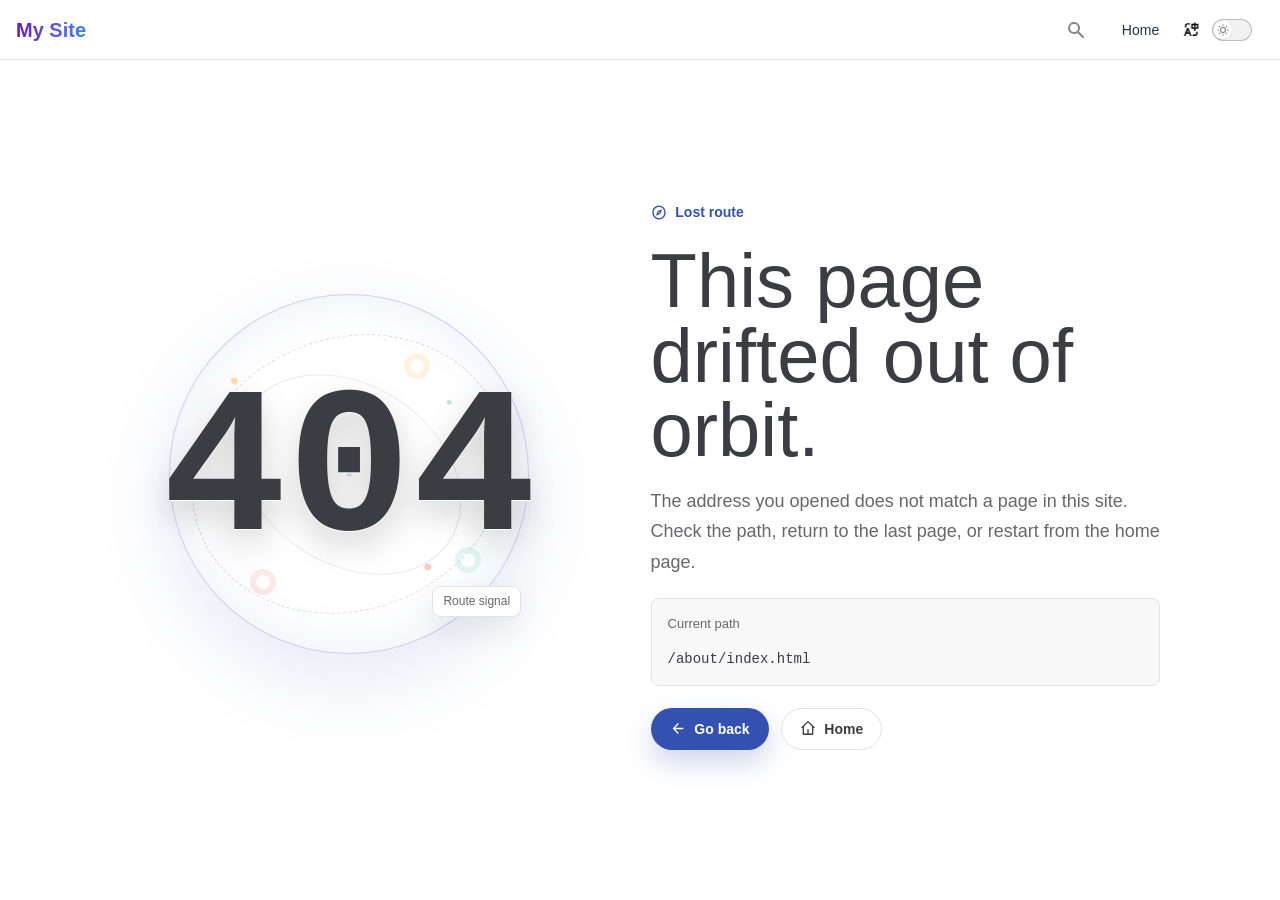
==== about/index.html @ 9d1c5196 "Deploy Valaxy site - fc44ccb3e9c3d01c22828ee323ff5b4364bb18c5 shenjuexiao/valaxy-source@fc44ccb3e9c3" ====
<!DOCTYPE html>
<html  lang="en">
<head>
  <meta charset="UTF-8">
  <meta name="viewport" content="width=device-width, initial-scale=1.0">
  <link rel="icon" href="/favicon.svg">
    <script>
    ;(function () {
      const prefersDark =
        window.matchMedia &&
        window.matchMedia('(prefers-color-scheme: dark)').matches
      const setting = localStorage.getItem('vueuse-color-scheme') || 'auto'
      if (setting === 'dark' || (prefersDark && setting !== 'light'))
        document.documentElement.classList.toggle('dark', true)
    })()
    </script>
  <style type="text/css">
    :root { color-scheme: light dark; --va-c-bg: #fff; }
    html.dark { --va-c-bg: #000; }
    html { background-color: var(--va-c-bg); }
  </style><style id="valaxy-fouc">body{opacity:0!important}</style><style>body{transition:opacity .15s ease}</style><noscript><style>body{opacity:1!important}</style></noscript><script>(function foucGuardScript(maxDuration) {
  var done = 0;
  function reveal() {
    if (done) return;
    done = 1;
    var s = document.getElementById("valaxy-fouc");
    if (s) s.remove();
  }
  function check() {
    var links = document.querySelectorAll('link[rel="stylesheet"]');
    for (var i = 0; i < links.length; i++) {
      if (!links[i].sheet) return;
    }
    reveal();
  }
  new MutationObserver(check).observe(document.head, {
    childList: true,
    attributes: true,
    attributeFilter: ["media", "rel"]
  });
  addEventListener("load", reveal);
  if (maxDuration)
    setTimeout(reveal, maxDuration);
})(5000)</script>
    <script>
    const locale = localStorage.getItem('valaxy-locale') || 'en';
    document.documentElement.setAttribute('lang', locale);
    </script>
    
  <script type="module" crossorigin src="/assets/index.EpiRtz05.js"></script>
  <link rel="modulepreload" crossorigin href="/assets/rolldown-runtime.hePW80VL.js">
  <link rel="modulepreload" crossorigin href="/assets/framework.CSzCw9LZ.js">
  <link rel="modulepreload" crossorigin href="/assets/chunks/vue-i18n.DPiClx16.js">
  <link rel="modulepreload" crossorigin href="/assets/chunks/vue-router.4BejMmlS.js">
  <link rel="modulepreload" crossorigin href="/assets/chunks/dayjs.DUgotgTK.js">
  <link rel="modulepreload" crossorigin href="/assets/chunks/pinia.BB0vZneo.js">
  <link rel="modulepreload" crossorigin href="/assets/theme.tk2ilLxq.js">
  <link rel="modulepreload" crossorigin href="/assets/chunks/nprogress.Dew4DlVv.js">
  <link rel="stylesheet" crossorigin href="/assets/style.DRX28IWG.css">
<link rel="preload" href="/assets/KaTeX_AMS-Regular.BQhdFMY1.woff2" as="font" type="font/woff2" crossorigin>
<link rel="preload" href="/assets/KaTeX_AMS-Regular.DMm9YOAa.woff" as="font" type="font/woff" crossorigin>
<link rel="preload" href="/assets/KaTeX_Caligraphic-Bold.Dq_IR9rO.woff2" as="font" type="font/woff2" crossorigin>
<link rel="preload" href="/assets/KaTeX_Caligraphic-Bold.BEiXGLvX.woff" as="font" type="font/woff" crossorigin>
<link rel="preload" href="/assets/KaTeX_Caligraphic-Regular.Di6jR-x-.woff2" as="font" type="font/woff2" crossorigin>
<link rel="preload" href="/assets/KaTeX_Caligraphic-Regular.CTRA-rTL.woff" as="font" type="font/woff" crossorigin>
<link rel="preload" href="/assets/KaTeX_Fraktur-Bold.CL6g_b3V.woff2" as="font" type="font/woff2" crossorigin>
<link rel="preload" href="/assets/KaTeX_Fraktur-Bold.BsDP51OF.woff" as="font" type="font/woff" crossorigin>
<link rel="preload" href="/assets/KaTeX_Fraktur-Regular.CTYiF6lA.woff2" as="font" type="font/woff2" crossorigin>
<link rel="preload" href="/assets/KaTeX_Fraktur-Regular.Dxdc4cR9.woff" as="font" type="font/woff" crossorigin>
<link rel="preload" href="/assets/KaTeX_Main-Bold.Cx986IdX.woff2" as="font" type="font/woff2" crossorigin>
<link rel="preload" href="/assets/KaTeX_Main-Bold.Jm3AIy58.woff" as="font" type="font/woff" crossorigin>
<link rel="preload" href="/assets/KaTeX_Main-BoldItalic.DxDJ3AOS.woff2" as="font" type="font/woff2" crossorigin>
<link rel="preload" href="/assets/KaTeX_Main-BoldItalic.SpSLRI95.woff" as="font" type="font/woff" crossorigin>
<link rel="preload" href="/assets/KaTeX_Main-Italic.NWA7e6Wa.woff2" as="font" type="font/woff2" crossorigin>
<link rel="preload" href="/assets/KaTeX_Main-Italic.BMLOBm91.woff" as="font" type="font/woff" crossorigin>
<link rel="preload" href="/assets/KaTeX_Main-Regular.B22Nviop.woff2" as="font" type="font/woff2" crossorigin>
<link rel="preload" href="/assets/KaTeX_Main-Regular.Dr94JaBh.woff" as="font" type="font/woff" crossorigin>
<link rel="preload" href="/assets/KaTeX_Math-BoldItalic.CZnvNsCZ.woff2" as="font" type="font/woff2" crossorigin>
<link rel="preload" href="/assets/KaTeX_Math-BoldItalic.iY-2wyZ7.woff" as="font" type="font/woff" crossorigin>
<link rel="preload" href="/assets/KaTeX_Math-Italic.t53AETM-.woff2" as="font" type="font/woff2" crossorigin>
<link rel="preload" href="/assets/KaTeX_Math-Italic.DA0__PXp.woff" as="font" type="font/woff" crossorigin>
<link rel="preload" href="/assets/KaTeX_SansSerif-Bold.D1sUS0GD.woff2" as="font" type="font/woff2" crossorigin>
<link rel="preload" href="/assets/KaTeX_SansSerif-Bold.DbIhKOiC.woff" as="font" type="font/woff" crossorigin>
<link rel="preload" href="/assets/KaTeX_SansSerif-Italic.C3H0VqGB.woff2" as="font" type="font/woff2" crossorigin>
<link rel="preload" href="/assets/KaTeX_SansSerif-Italic.DN2j7dab.woff" as="font" type="font/woff" crossorigin>
<link rel="preload" href="/assets/KaTeX_SansSerif-Regular.DDBCnlJ7.woff2" as="font" type="font/woff2" crossorigin>
<link rel="preload" href="/assets/KaTeX_SansSerif-Regular.CS6fqUqJ.woff" as="font" type="font/woff" crossorigin>
<link rel="preload" href="/assets/KaTeX_Script-Regular.D3wIWfF6.woff2" as="font" type="font/woff2" crossorigin>
<link rel="preload" href="/assets/KaTeX_Script-Regular.D5yQViql.woff" as="font" type="font/woff" crossorigin>
<link rel="preload" href="/assets/KaTeX_Size1-Regular.mCD8mA8B.woff2" as="font" type="font/woff2" crossorigin>
<link rel="preload" href="/assets/KaTeX_Size1-Regular.C195tn64.woff" as="font" type="font/woff" crossorigin>
<link rel="preload" href="/assets/KaTeX_Size2-Regular.Dy4dx90m.woff2" as="font" type="font/woff2" crossorigin>
<link rel="preload" href="/assets/KaTeX_Size2-Regular.oD1tc_U0.woff" as="font" type="font/woff" crossorigin>
<link rel="preload" href="/assets/KaTeX_Size3-Regular.CTq5MqoE.woff" as="font" type="font/woff" crossorigin>
<link rel="preload" href="/assets/KaTeX_Size4-Regular.Dl5lxZxV.woff2" as="font" type="font/woff2" crossorigin>
<link rel="preload" href="/assets/KaTeX_Size4-Regular.BF-4gkZK.woff" as="font" type="font/woff" crossorigin>
<link rel="preload" href="/assets/KaTeX_Typewriter-Regular.CO6r4hn1.woff2" as="font" type="font/woff2" crossorigin>
<link rel="preload" href="/assets/KaTeX_Typewriter-Regular.C0xS9mPB.woff" as="font" type="font/woff" crossorigin>
<link rel="modulepreload" crossorigin href="/assets/theme.tk2ilLxq.js">
<link rel="modulepreload" crossorigin href="/assets/about.CRtiEDFK.js">
<meta charset="utf-8">
<meta name="viewport" content="width=device-width, initial-scale=1">
<title>关于我 - My Site</title>
<meta property="og:locale:alternate" content="zh-CN">
<meta name="description" content="My documentation site powered by Valaxy.">
<meta property="og:description" content="My documentation site powered by Valaxy.">
<meta property="og:locale" content="en">
<meta property="og:site_name" content="My Site">
<meta property="og:title" content="关于我">
<meta property="og:image" content="/favicon.svg">
<meta property="og:type" content="website">
<meta property="og:url" content="/">
<link rel="icon" href="/favicon.svg" type="image/svg+xml">
<meta name="generator" content="Valaxy 1.0.0-rc.6">
<meta name="twitter:card" content="summary_large_image">
</head>
<body>
  <div id="app"><!--[--><!--[--><!----><!--[--><!--]--><!----><!--]--><div class="layout antialiased"><nav w="full" class="press-nav relative md:fixed md:z-99 font-bold"><div class="pr-navbar flex justify-between items-center pl-4 pr-2 has-sidebar"><a href="/" class="pr-navbar-brand text-xl flex justify-center items-center font-black gradient-text from-purple-800 to-blue-500 bg-gradient-to-r" aria-label="My Site"><!----><span class="pr-navbar-title inline-flex">My Site</span></a><div class="pr-navbar-actions self-stretch flex justify-center items-center text-sm leading-5"><div class="VPNavBarSearch" p="x-2"><!--[--><button class="press-search-btn" title="Search" data-v-b21be026><div class="press-search-btn-content" data-v-b21be026><svg class="press-search-btn-icon" width="20" height="20" viewBox="0 0 20 20" fill="none" xmlns="http://www.w3.org/2000/svg" data-v-b21be026><path d="M8 4a4 4 0 100 8 4 4 0 000-8zM2 8a6 6 0 1110.89 3.476l4.817 4.817a1 1 0 01-1.414 1.414l-4.816-4.816A6 6 0 012 8z" fill="currentColor" data-v-b21be026></path></svg></div></button><!--teleport start--><!--teleport end--><!--]--></div><div class="pr-nav-bar-menu flex" h="full" p="x-2" data-v-a98b6fe2><!--[--><!--[--><a href="/" class="va-link press-nav-item-link flex justify-center items-center px-2" rel="noopener" data-v-a98b6fe2 data-v-aa487131><!--[-->Home<!--]--></a><!--]--><!--]--></div><div class="flex items-center" h="full" p="x-2"><button title="Change languages" data-v-07f55d63><div i-ri-translate class="rotate-y-180 transition transform" data-v-07f55d63></div></button></div><div class="inline-flex items-center" p="x-1"><button class="switch switch-appearance" type="button" aria-label="Toggle Dark Mode" data-v-04afd0f3><span class="check" data-v-04afd0f3><span class="icon-wrap" data-v-04afd0f3><div class="icon" i-ri-sun-line data-v-04afd0f3></div></span></span></button></div><div class="pr-social-links pr-nav-bar-social-links" p="x-2" data-v-4030dd5a data-v-1cadd8e1><!--[--><!--]--></div><button type="button" class="pr-NavBarHamburger" aria-label="mobile navigation" aria-expanded="false" aria-controls="pr-NavScreen" data-v-1e65daf2><span class="container" data-v-1e65daf2><span class="top" data-v-1e65daf2></span><span class="middle" data-v-1e65daf2></span><span class="bottom" data-v-1e65daf2></span></span></button></div></div><!----></nav><div class="press-local-nav" data-v-c0a6e21b><button type="button" class="menu" aria-expanded="false" aria-controls="pr-sidebar-nav" data-v-c0a6e21b><div i-ri-align-left class="menu-icon" data-v-c0a6e21b></div><span class="menu-text" data-v-c0a6e21b>Menu</span></button><div class="VPLocalNavOutlineDropdown" style="--vp-vh:0px;" data-v-c0a6e21b data-v-0942f7d8><button type="button" data-v-0942f7d8>Return to top</button><!----></div></div><!--[--><!----><!--]--><!----><!--[--><main class="press-main flex has-sidebar" data-v-5431fe00><div w="full" flex="~" class="px-6 md:pl-12 has-aside relative" p="t-4" data-v-5431fe00><div class="container" flex="~ grow" justify="between" data-v-5431fe00><!--[--><div w="full" class="vp-doc content" flex="~ col grow" p="lt-md:0" data-v-5431fe00><!--[--><!--]--><!--[--><!--]--><!--[--><!--[--><!--]--><article class="markdown-body mx-auto w-full max-w-4xl" data-v-5431fe00><!--[--><div flex items-center justify-between gap-2 data-v-5431fe00><h1 id="关于我" tabindex="-1" class="!mt-0" data-v-5431fe00>关于我 <a class="header-anchor" href="#关于我" aria-hidden="true" data-v-5431fe00></a></h1><!----></div><!--[--><p>I am developing <a href="https://github.com/YunYouJun/valaxy" target="_blank" rel="noreferrer">Valaxy</a> - Next Generation Static Blog Framework.</p><p>If you like it, you can sponsor me in <a href="https://github.com/sponsors/YunYouJun" target="_blank" rel="noreferrer">GitHub</a> or <a href="https://www.yunyoujun.cn/sponsors/" target="_blank" rel="noreferrer">www.yunyoujun.cn/sponsors/</a>.</p><hr><p>我正在开发 <a href="https://github.com/YunYouJun/valaxy" target="_blank" rel="noreferrer">Valaxy</a> - 下一代静态博客框架。</p><p>如果你喜欢它，你可以在 <a href="https://github.com/sponsors/YunYouJun" target="_blank" rel="noreferrer">GitHub</a> 或 <a href="https://www.yunyoujun.cn/sponsors/" target="_blank" rel="noreferrer">www.yunyoujun.cn/sponsors/</a> 赞助我。</p><p>Check out the <a href="https://github.com/YunYouJun/valaxy" target="_blank" rel="noreferrer">Valaxy | GitHub</a> for more details.</p><!--]--><!--[--><!--]--><!--]--><!----><!----></article><!--[--><!--]--><div class="press-doc-footer pb-8 max-w-4xl" w="full" m="auto" data-v-5431fe00 data-v-5a764274><div flex justify="between" items="center" text="sm" data-v-5a764274><a flex items="center" class="decoration-none!" href="https://github.com/YunYouJun/valaxy/edit/main/docs/pages/about/index.md" target="_blank" rel="noopener noreferrer" data-v-5a764274><div i-ri-external-link-line data-v-5a764274></div><span ml-1 data-v-5a764274>Edit this page</span></a><p class="press-lastUpdated text-right" data-v-5a764274 data-v-c6ad85b2>Last updated: <time datetime="1970-01-01T00:00:00.000Z" data-v-c6ad85b2></time></p></div><!----></div><!--]--></div><!--[--><!--]--><!--[--><!--]--><!--[--><!--]--><!----><!--[--><!--]--><!--]--><!--[--><!--[--><!----><!----><aside id="press-page-outline" flex="~ col grow" p="l-0 xl:l-8" text="center" z="$" aria-label="On this page" class="press-aside lt-xl:fixed"><div class="aside-curtain"></div><div class="aside-container lt-xl:fixed" flex="~ col"><div class="aside-content overflow-auto" flex="~ col"><div style="display:none;" data-v-ef5345e4><div class="content" data-v-ef5345e4><div class="outline-heading" data-v-ef5345e4><div class="outline-title" data-v-ef5345e4>On this page</div><!----></div><div class="outline-marker" data-v-ef5345e4></div><nav aria-label="Table of contents for the current page" data-v-ef5345e4><ul class="root va-toc css-i18n-toc va-toc relative z-1 css-i18n-toc" data-v-ef5345e4 data-v-ebf72b81><!--[--><!--]--></ul></nav></div></div><div class="flex-grow"></div><!----></div></div></aside><!--]--><!--]--></div></div></main><!--]--><footer class="press-footer has-sidebar" data-v-8934a884><div flex="~ col" class="container" data-v-8934a884><p class="message" data-v-8934a884>Powered by <a href="https://valaxy.site">Valaxy</a></p><!----></div></footer></div><!--]--></div><script>window.__INITIAL_STATE__='{"pinia":{"app":{"showLoading":true},"routerStore":{},"press-app":{}}}'</script><script type="application/ld+json" data-hid="schema-org-graph">{"@context":"https://schema.org","@graph":[{"@id":"/#identity","@type":"Person","name":"VALAXY Developer","url":"/","image":{"@id":"/#/schema/image/1"},"sameAs":[]},{"@id":"/#website","@type":"WebSite","dateModified":"2026-08-16T15:41:46.026Z","datePublished":"2026-08-16T15:41:46.026Z","inLanguage":"en","name":"关于我","url":"/","publisher":{"@id":"/#identity"}},{"@id":"/#webpage","@type":"WebPage","description":"My documentation site powered by Valaxy.","name":"关于我","url":"/","about":{"@id":"/#identity"},"isPartOf":{"@id":"/#website"},"potentialAction":[{"@type":"ReadAction","target":["/"]}]},{"@id":"/#/schema/image/1","@type":"ImageObject","contentUrl":"https://valaxy.site/valaxy-logo.png","inLanguage":"en","url":"https://valaxy.site/valaxy-logo.png"}]}</script>
  
<!--teleport start anchor--><!----><!--teleport anchor-->
</body>
</html>
---- assets/style.DRX28IWG.css ----
.va-link{cursor:pointer}.pr-social-link[data-v-f25fabcf]{width:36px;height:36px;color:var(--pr-c-text-2);transition:color var(--va-transition-duration-moderate);justify-content:center;align-items:center;display:flex}.pr-social-link[data-v-f25fabcf]:hover{color:var(--pr-c-text-1);transition:color var(--va-transition-duration)}.pr-social-link[data-v-f25fabcf]>svg{fill:currentColor;width:20px;height:20px}.pr-social-links[data-v-1cadd8e1]{flex-wrap:wrap;justify-content:center;display:flex}.switch[data-v-04afd0f3]{box-sizing:border-box;border:1px solid var(--pr-switch-divider);background-color:var(--pr-switch-bg);width:40px;height:22px;transition:border-color var(--va-transition-duration), background-color var(--va-transition-duration);border-radius:11px;display:block;position:relative}.switch[data-v-04afd0f3]:hover{border-color:#8e8e8e}.check[data-v-04afd0f3]{width:18px;height:18px;transition:background-color var(--va-transition-duration), transform var(--va-transition-duration);background-color:#fff;border-radius:50%;position:absolute;top:1px;left:1px;box-shadow:0 1px 2px #0000000a,0 1px 2px #0000000f}.dark .check[data-v-04afd0f3]{background-color:#1a1a1a}.icon-wrap[data-v-04afd0f3]{box-sizing:border-box;border-radius:50%;width:18px;height:18px;padding:3px;display:block}.icon[data-v-04afd0f3]{background-color:#3c3c3cb3;width:12px;height:12px}.dark .icon[data-v-04afd0f3]{background-color:#ffffffde}.dark .switch-appearance[data-v-04afd0f3] .check{transform:translate(18px)}.pr-nav-screen-appearance[data-v-36fd1546]{background-color:var(--va-c-bg-soft);border-radius:8px;justify-content:space-between;align-items:center;padding:12px 14px 12px 16px;display:flex}.text[data-v-36fd1546]{color:var(--va-c-text-2);font-size:12px;font-weight:500;line-height:24px}.group .button[data-v-07f55d63]{color:var(--pr-nav-text);font-size:14px;font-weight:500}.group[aria-expanded=true] .button[data-v-07f55d63]{color:#3c3c3cb3;transition:color var(--va-transition-duration)}.dark .group[aria-expanded=true] .button[data-v-07f55d63]{color:#ebebeb99}.menu[data-v-07f55d63]{opacity:0;visibility:hidden;min-width:128px;transition:opacity var(--va-transition-duration), visibility var(--va-transition-duration), transform var(--va-transition-duration);transform:translateX(-50%) translateY(calc(var(--pr-nav-height) / 2));background-color:#fff;border:1px solid #3c3c3c1f;border-radius:12px;padding:12px;position:absolute;top:20px;left:50%;box-shadow:0 12px 32px #0000001a,0 2px 6px #00000014}.dark .menu[data-v-07f55d63]{background-color:#242424}.group[aria-expanded=true]>.menu[data-v-07f55d63]{opacity:1;visibility:visible}.menu-title[data-v-07f55d63]{color:#3c3c3c80;white-space:nowrap;text-transform:uppercase;padding:0 12px;font-size:12px;font-weight:700;line-height:28px}.dark .menu-title[data-v-07f55d63]{color:#ebebeb80}.menu-link .menu-item[data-v-07f55d63]{width:100%;color:var(--pr-nav-text);white-space:nowrap;transition:background-color var(--va-transition-duration), color var(--va-transition-duration);border-radius:6px;font-size:14px;font-weight:500;line-height:32px;display:flex}.menu-link .menu-item[data-v-07f55d63]:hover{color:var(--va-c-brand);background-color:#f1f1f1}.dark .menu-link .menu-item[data-v-07f55d63]:hover{background-color:#2f2f2f}.pr-nav-screen-menu-group-link[data-v-f4d2790e]{color:var(--pr-c-text-1);transition:color var(--va-transition-duration);margin-left:12px;font-size:14px;font-weight:400;line-height:32px;display:block}.pr-nav-screen-menu-group-link[data-v-f4d2790e]:hover{color:var(--pr-c-brand)}.pr-nav-screen-menu-group-section[data-v-9c9fbf2c]{display:block}.title[data-v-9c9fbf2c]{color:var(--pr-c-text-2);transition:color var(--va-transition-duration);font-size:13px;font-weight:700;line-height:32px}.pr-nav-screen-menu-group[data-v-9d51a7e3]{border-bottom:1px solid var(--pr-c-divider);height:48px;transition:border-color var(--va-transition-duration-moderate);overflow:hidden}.pr-nav-screen-menu-group .items[data-v-9d51a7e3]{visibility:hidden}.pr-nav-screen-menu-group.open .items[data-v-9d51a7e3]{visibility:visible}.pr-nav-screen-menu-group.open[data-v-9d51a7e3]{height:auto;padding-bottom:10px}.pr-nav-screen-menu-group.open .button[data-v-9d51a7e3]{color:var(--pr-c-brand);padding-bottom:6px}.pr-nav-screen-menu-group.open .button-icon[data-v-9d51a7e3]{transform:rotate(45deg)}.button[data-v-9d51a7e3]{width:100%;color:var(--pr-c-text-1);transition:color var(--va-transition-duration);justify-content:space-between;align-items:center;padding:12px 4px 11px 0;font-size:14px;font-weight:500;line-height:24px;display:flex}.button[data-v-9d51a7e3]:hover{color:var(--pr-c-brand)}.button-icon[data-v-9d51a7e3]{width:14px;height:14px;fill:var(--pr-c-text-2);transition:fill var(--va-transition-duration-moderate), transform var(--va-transition-duration)}.group[data-v-9d51a7e3]:first-child{padding-top:0}.group+.group[data-v-9d51a7e3],.group+.item[data-v-9d51a7e3]{padding-top:4px}.pr-nav-screen-menu-link[data-v-e5c42e75]{border-bottom:1px solid var(--pr-c-divider);color:var(--pr-c-text-1);transition:border-color var(--va-transition-duration), color var(--va-transition-duration);padding:12px 0 11px;font-size:14px;font-weight:500;line-height:24px;display:block}.pr-nav-screen-menu-link[data-v-e5c42e75]:hover{color:var(--pr-c-brand)}.pr-NavScreen[data-v-5f582089]{inset:calc(var(--pr-nav-height) + var(--pr-layout-top-height,0px) + 1px) 0 0;background-color:var(--pr-nav-screen-bg-color);width:100%;z-index:var(--pr-z-nav-screen);transition:background-color var(--va-transition-duration-moderate);pointer-events:auto;padding:0 32px;position:fixed;overflow-y:auto}.pr-NavScreen.fade-enter-active[data-v-5f582089],.pr-NavScreen.fade-leave-active[data-v-5f582089]{transition:opacity var(--va-transition-duration)}.pr-NavScreen.fade-enter-active .container[data-v-5f582089],.pr-NavScreen.fade-leave-active .container[data-v-5f582089]{transition:transform var(--va-transition-duration) ease}.pr-NavScreen.fade-enter-from[data-v-5f582089],.pr-NavScreen.fade-leave-to[data-v-5f582089]{opacity:0}.pr-NavScreen.fade-enter-from .container[data-v-5f582089],.pr-NavScreen.fade-leave-to .container[data-v-5f582089]{transform:translateY(-8px)}@media (width>=1024px){.pr-NavScreen[data-v-5f582089]{display:none}}.container[data-v-5f582089]{max-width:288px;margin:0 auto;padding:24px 0 96px}.menu+.translations[data-v-5f582089],.menu+.appearance[data-v-5f582089],.translations+.appearance[data-v-5f582089]{margin-top:24px}.menu+.social-links[data-v-5f582089],.appearance+.social-links[data-v-5f582089]{margin-top:16px}.pr-NavBarHamburger[data-v-1e65daf2]{width:48px;height:var(--pr-nav-height);justify-content:center;align-items:center;display:flex}@media (width>=1024px){.pr-NavBarHamburger[data-v-1e65daf2]{display:none}}.container[data-v-1e65daf2]{width:16px;height:14px;position:relative;overflow:hidden}.pr-NavBarHamburger:hover .top[data-v-1e65daf2]{top:0;left:0;transform:translate(4px)}.pr-NavBarHamburger:hover .middle[data-v-1e65daf2]{top:6px;left:0;transform:translate(0)}.pr-NavBarHamburger:hover .bottom[data-v-1e65daf2]{top:12px;left:0;transform:translate(8px)}.pr-NavBarHamburger.active .top[data-v-1e65daf2]{top:6px;transform:translate(0)rotate(225deg)}.pr-NavBarHamburger.active .middle[data-v-1e65daf2]{top:6px;transform:translate(16px)}.pr-NavBarHamburger.active .bottom[data-v-1e65daf2]{top:6px;transform:translate(0)rotate(135deg)}.pr-NavBarHamburger.active:hover .top[data-v-1e65daf2],.pr-NavBarHamburger.active:hover .middle[data-v-1e65daf2],.pr-NavBarHamburger.active:hover .bottom[data-v-1e65daf2]{background-color:var(--pr-c-text-2);transition:top var(--va-transition-duration), background-color var(--va-transition-duration), transform var(--va-transition-duration)}.top[data-v-1e65daf2],.middle[data-v-1e65daf2],.bottom[data-v-1e65daf2]{background-color:var(--pr-c-text-1);width:16px;height:2px;transition:top var(--va-transition-duration), background-color var(--va-transition-duration-moderate), transform var(--va-transition-duration);position:absolute}.top[data-v-1e65daf2]{top:0;left:0;transform:translate(0)}.middle[data-v-1e65daf2]{top:6px;left:0;transform:translate(8px)}.bottom[data-v-1e65daf2]{top:12px;left:0;transform:translate(4px)}.pr-nav-bar-social-links[data-v-4030dd5a]{display:none}@media (width>=1280px){.pr-nav-bar-social-links[data-v-4030dd5a]{align-items:center;display:flex}}.menu-link .menu-item[data-v-023b6823]{width:100%;color:var(--pr-nav-text);white-space:nowrap;border-radius:6px;font-size:14px;font-weight:500;line-height:32px;transition:background-color .25s,color .25s;display:flex}.menu-link .menu-item[data-v-023b6823]:hover{color:var(--va-c-brand);background-color:#f1f1f1}.dark .menu-link .menu-item[data-v-023b6823]:hover{background-color:#2f2f2f}.menu-group-item[data-v-dad6335b]{border-top:1px solid #3c3c3c1f;margin:12px -12px 0;padding:12px 12px 0;display:block}.menu-group-item .title[data-v-dad6335b]{color:#3c3c3c54;white-space:nowrap;transition:color var(--va-transition-duration);padding:0 12px;font-size:14px;font-weight:600;line-height:28px}.menu-group-item[data-v-dad6335b]:first-child{border-top:0;margin-top:0;padding-top:0}.group .button[data-v-f571fa3e]{color:var(--pr-nav-text);white-space:nowrap;font-size:14px;font-weight:500}.group[aria-expanded=true] .button[data-v-f571fa3e]{color:#3c3c3cb3;transition:color var(--va-transition-duration)}.dark .group[aria-expanded=true] .button[data-v-f571fa3e]{color:#ebebeb99}.menu[data-v-f571fa3e]{opacity:0;visibility:hidden;min-width:128px;transition:opacity var(--va-transition-duration), visibility var(--va-transition-duration), transform var(--va-transition-duration);transform:translateX(-50%) translateY(calc(var(--pr-nav-height) / 2));background-color:#fff;border:1px solid #3c3c3c1f;border-radius:12px;padding:12px;position:absolute;top:20px;left:50%;box-shadow:0 12px 32px #0000001a,0 2px 6px #00000014}.dark .menu[data-v-f571fa3e]{background-color:#242424}.group[aria-expanded=true]>.menu[data-v-f571fa3e]{opacity:1;visibility:visible}.press-nav-item-link[data-v-aa487131]{white-space:nowrap;color:var(--pr-nav-text);transition:color var(--va-transition-duration);font-size:14px;font-weight:500}.press-nav-item-link[data-v-aa487131]:hover,.active[data-v-aa487131]{color:var(--va-c-brand)}.pr-nav-bar-menu[data-v-a98b6fe2]{flex-shrink:0}@media (width<1024px){.pr-nav-bar-menu[data-v-a98b6fe2]{display:none}}.PressNavBarAskAiButton{height:var(--pr-nav-height);color:var(--va-c-text-2);cursor:pointer;background:0 0;border:none;align-items:center;padding:8px 14px;font-size:20px;display:flex}@media (width>=768px){.PressNavBarAskAiButton{height:auto;transition:color var(--va-transition-duration) ease;background-color:var(--va-c-bg-alt);border-radius:8px;padding:11.5px;font-size:15px}.PressNavBarAskAiButton:hover{color:var(--va-c-primary)}}.PressSearchButton{height:var(--va-nav-height,55px);cursor:pointer;transition:border-color var(--va-transition-duration);background:0 0;border:none;align-items:center;gap:8px;margin:0;padding:8px 14px;font-size:20px;display:flex}.PressSearchButton:hover{background:0 0}.PressSearchButton:focus{outline:1px dotted;outline:5px auto -webkit-focus-ring-color}.PressSearchButton:focus:not(:focus-visible){outline:none!important}@media (width>=768px){.PressSearchButton{background-color:var(--va-c-bg-alt);height:auto;color:var(--va-c-text-2);border:1px solid #0000;border-radius:8px;padding:8px 12px;font-size:14px;line-height:1}.PressSearchButton:hover{border-color:var(--va-c-primary);background:var(--va-c-bg-alt)}}.PressSearchButton-icon{align-items:center;display:flex}.PressSearchButton-icon svg{width:16px;height:16px;color:var(--va-c-text-1);fill:currentColor;transition:color var(--va-transition-duration-moderate);position:relative}.PressSearchButton:hover .PressSearchButton-icon svg{color:var(--va-c-text-1)}@media (width>=768px){.PressSearchButton-icon svg{width:14px;height:14px;color:var(--va-c-text-2);margin-right:8px;top:1px}}.PressSearchButton-text{color:var(--va-c-text-2);transition:color var(--va-transition-duration-moderate);font-size:13px;font-weight:500;display:none}.PressSearchButton:hover .PressSearchButton-text{color:var(--va-c-text-1)}@media (width>=768px){.PressSearchButton-text{display:inline}}.PressSearchButton-keys{direction:ltr;min-width:auto;display:none}:root.mac .key-ctrl,:root:not(.mac) .key-cmd{display:none}@media (width>=768px){.PressSearchButton-keys{border:1px solid var(--va-c-divider);border-radius:4px;align-items:center;gap:4px;padding:4px 6px;display:flex}}@media (768px<=width<1280px){.PressSearchButton{justify-content:center;width:40px;height:40px;padding:8px}.PressSearchButton-icon svg{width:16px;height:16px;margin-right:0;top:0}.PressSearchButton-text,.PressSearchButton-keys{display:none}}.PressSearchButton-keys kbd{font-family:var(--va-font-sans);color:var(--docsearch-muted-color,var(--va-c-text-2));font-size:12px;font-weight:500;line-height:1}.VPNavBarSearch{align-items:center;display:flex}@media (width>=768px){.VPNavBarSearch{flex-grow:1;gap:8px;padding-left:24px}}@media (width>=960px){.VPNavBarSearch{padding-left:32px}}@media (768px<=width<1280px){.VPNavBarSearch{flex-grow:0;gap:0;padding-left:8px}}:root{--pr-navbar-c-bg:#fffc}.dark{--pr-navbar-c-bg:#1818184d}.logo{width:32px;height:32px;margin-right:8px}@media (width<=360px){.pr-navbar .pr-navbar-title{display:none}.pr-navbar .logo{margin-right:0}}.pr-navbar{border-bottom:1px solid var(--pr-c-divider-light);height:var(--pr-nav-height);transition:border-color var(--va-transition-duration-moderate);background-color:var(--pr-navbar-c-bg);z-index:var(--pr-z-nav);padding:0 8px 0 24px;position:relative}.pr-navbar-brand,.pr-navbar-actions>*{flex-shrink:0}.pr-navbar-brand{white-space:nowrap}.pr-navbar-actions{min-width:0}@media screen and (width>=768px){.pr-navbar{-webkit-backdrop-filter:saturate(50%)blur(8px);backdrop-filter:saturate(50%)blur(8px);padding:0 32px}@supports not ((-webkit-backdrop-filter:saturate(50%) blur(8px)) or (backdrop-filter:saturate(50%) blur(8px))){.pr-navbar{background:#fffffff2}.dark .pr-navbar{background:#242424f2}}}.container{max-width:calc(var(--pr-layout-max-width) - 64px);justify-content:space-between;margin:0 auto;display:flex}.press-nav{z-index:var(--pr-z-nav)}.not-found-visual[data-v-8035afc9]{isolation:isolate;place-items:center;min-height:clamp(280px,42vw,420px);display:grid;position:relative}.not-found-orbit[data-v-8035afc9]{aspect-ratio:1;border:1px solid color-mix(in srgb, var(--vp-c-brand-1) 26%, transparent);background:radial-gradient(circle at 50% 50%, color-mix(in srgb, var(--vp-c-brand-1) 18%, transparent) 0 2px, transparent 3px), radial-gradient(circle at 18% 24%, #f59e0b52 0 3px, transparent 4px), radial-gradient(circle at 78% 30%, #14b8a64d 0 2px, transparent 3px), radial-gradient(circle at 72% 76%, #ef444447 0 3px, transparent 4px);width:min(100%,360px);box-shadow:inset 0 0 56px color-mix(in srgb, var(--vp-c-brand-1) 9%, transparent), 0 28px 80px color-mix(in srgb, var(--vp-c-brand-1) 12%, transparent);border-radius:50%;position:absolute}.not-found-orbit[data-v-8035afc9]:before,.not-found-orbit[data-v-8035afc9]:after{content:"";border:1px dashed color-mix(in srgb, var(--vp-c-text-2) 22%, transparent);border-radius:50%;position:absolute;inset:12%;transform:rotate(-22deg)scaleX(1.18)}.not-found-orbit[data-v-8035afc9]:after{opacity:.55;border-style:solid;inset:25%;transform:rotate(34deg)scaleX(1.35)}.not-found-satellite[data-v-8035afc9]{width:14px;height:14px;box-shadow:0 0 0 6px color-mix(in srgb, currentcolor 12%, transparent);border-radius:50%;position:absolute}.not-found-satellite-a[data-v-8035afc9]{color:#f59e0b;top:18%;left:67%}.not-found-satellite-b[data-v-8035afc9]{color:#14b8a6;bottom:24%;right:15%}.not-found-satellite-c[data-v-8035afc9]{color:#ef4444;bottom:18%;left:24%}.not-found-signal[data-v-8035afc9]{border:1px solid var(--vp-c-divider);background:var(--vp-c-bg);max-width:9rem;color:var(--vp-c-text-2);border-radius:8px;padding:6px 10px;font-size:12px;line-height:1.4;position:absolute;bottom:10%;right:2%;box-shadow:0 12px 32px #00000014}.not-found-code[data-v-8035afc9]{z-index:1;color:var(--vp-c-text-1);letter-spacing:0;text-shadow:0 1px 0 var(--vp-c-bg), 0 14px 34px #0000002e;font-size:clamp(6.5rem,18vw,13rem);font-weight:900;line-height:.82;position:relative}@media (width<=767px){.not-found-visual[data-v-8035afc9]{min-height:clamp(132px,24svh,205px)}.not-found-orbit[data-v-8035afc9]{width:min(56vw,200px,28svh)}.not-found-code[data-v-8035afc9]{font-size:clamp(4.5rem,22vw,6.25rem)}.not-found-signal[data-v-8035afc9]{right:0}}@media (width<=767px) and (height<=700px){.not-found-visual[data-v-8035afc9]{min-height:clamp(104px,21svh,150px)}.not-found-orbit[data-v-8035afc9]{width:min(46vw,160px,24svh)}.not-found-signal[data-v-8035afc9]{display:none}}@media (prefers-reduced-motion:no-preference){.not-found-satellite-a[data-v-8035afc9]{animation:5s ease-in-out infinite not-found-float-8035afc9}.not-found-satellite-b[data-v-8035afc9]{animation:6s ease-in-out .8s infinite not-found-float-8035afc9}.not-found-satellite-c[data-v-8035afc9]{animation:5.5s ease-in-out .35s infinite not-found-float-8035afc9}}@keyframes not-found-float-8035afc9{0%,to{transform:translate(0,0)}50%{transform:translateY(-10px)}}.not-found-layout[data-v-c6db8f52]{min-height:100svh;overflow:hidden}.not-found-shell[data-v-c6db8f52]{box-sizing:border-box;min-height:100svh;padding:calc(var(--pr-nav-height) + clamp(16px, 3vw, 28px)) clamp(18px, 5vw, 72px) clamp(20px, 4vw, 40px);place-items:center;display:grid;overflow:hidden}.not-found-panel[data-v-c6db8f52]{width:min(100%,1040px);max-height:calc(100svh - var(--pr-nav-height) - clamp(36px, 7vw, 68px));grid-template-columns:minmax(280px,.9fr) minmax(0,1fr);align-items:center;gap:clamp(28px,6vw,72px);display:grid}.not-found-copy[data-v-c6db8f52]{min-width:0}.not-found-toolbar[data-v-c6db8f52]{align-items:center;margin-bottom:18px;display:flex}.not-found-eyebrow[data-v-c6db8f52]{color:var(--vp-c-brand-1);align-items:center;gap:8px;margin:0;font-size:14px;font-weight:700;display:inline-flex}.not-found-title[data-v-c6db8f52]{max-width:12ch;color:var(--vp-c-text-1);letter-spacing:0;margin:0;font-size:clamp(2.25rem,6vw,4.75rem);line-height:.98}.not-found-description[data-v-c6db8f52]{max-width:42rem;color:var(--vp-c-text-2);margin:18px 0 0;font-size:clamp(1rem,2vw,1.125rem);line-height:1.7}.not-found-path[data-v-c6db8f52]{border:1px solid var(--vp-c-divider);background:color-mix(in srgb, var(--vp-c-bg-soft) 72%, transparent);max-width:100%;color:var(--vp-c-text-2);border-radius:8px;gap:8px;margin:20px 0 0;padding:12px 16px;font-size:13px;display:grid}.not-found-path code[data-v-c6db8f52]{overflow-wrap:anywhere;max-width:100%;color:var(--vp-c-text-1);font-size:14px;display:block}.not-found-actions[data-v-c6db8f52]{flex-wrap:wrap;gap:12px;margin-top:22px;display:flex}.not-found-action[data-v-c6db8f52]{cursor:pointer;min-height:42px;transition:transform var(--va-transition-duration), border-color var(--va-transition-duration), background-color var(--va-transition-duration), color var(--va-transition-duration), box-shadow var(--va-transition-duration);border:1px solid #0000;border-radius:999px;justify-content:center;align-items:center;gap:8px;padding:0 18px;font-size:14px;font-weight:700;text-decoration:none;display:inline-flex}.not-found-action[data-v-c6db8f52]:hover{transform:translateY(-1px)}.not-found-action.primary[data-v-c6db8f52]{background:var(--vp-c-brand-1);color:var(--vp-c-white);box-shadow:0 12px 28px color-mix(in srgb, var(--vp-c-brand-1) 24%, transparent)}.not-found-action.secondary[data-v-c6db8f52]{border-color:var(--vp-c-divider);background:var(--vp-c-bg);color:var(--vp-c-text-1)}@media (width<=767px){.not-found-layout[data-v-c6db8f52]{flex-direction:column;height:100svh;display:flex}.not-found-shell[data-v-c6db8f52]{flex:1;min-height:0;padding:clamp(8px,2.4svh,16px) clamp(18px,5vw,24px) clamp(12px,3svh,20px)}.not-found-panel[data-v-c6db8f52]{grid-template-columns:1fr;align-content:center;gap:clamp(8px,1.6svh,14px);max-height:100%}.not-found-toolbar[data-v-c6db8f52]{margin-bottom:clamp(8px,1.8svh,14px)}.not-found-title[data-v-c6db8f52]{max-width:13ch;font-size:clamp(1.75rem,8.5vw,2.75rem);line-height:1}.not-found-description[data-v-c6db8f52]{margin-top:clamp(8px,1.6svh,12px);font-size:clamp(.88rem,3.8vw,1rem);line-height:1.55}.not-found-path[data-v-c6db8f52]{gap:6px;margin-top:clamp(10px,1.8svh,14px);padding:10px 14px}.not-found-path code[data-v-c6db8f52]{font-size:13px}.not-found-actions[data-v-c6db8f52],.not-found-action[data-v-c6db8f52]{width:100%}.not-found-actions[data-v-c6db8f52]{gap:8px;margin-top:clamp(10px,2svh,16px)}.not-found-action[data-v-c6db8f52]{min-height:38px}}@media (width<=767px) and (height<=700px){.not-found-path[data-v-c6db8f52]{display:none}.not-found-description[data-v-c6db8f52]{max-width:34rem}}.press-footer[data-v-8934a884]{z-index:var(--pr-z-index-footer);border-top:1px solid var(--pr-c-divider-light);background-color:var(--va-c-bg);padding:32px 24px;position:relative}.press-footer.has-sidebar[data-v-8934a884]{display:none}@media (width>=768px){.pr-footer[data-v-8934a884]{padding:32px}}.container[data-v-8934a884]{max-width:var(--pr-layout-max-width);text-align:center;margin:0 auto}.message[data-v-8934a884],.copyright[data-v-8934a884]{color:var(--va-c-text-lighter);font-size:14px;font-weight:500;line-height:24px}.message[data-v-8934a884]{order:2}.copyright[data-v-8934a884]{order:1}.press-backdrop[data-v-c340315c]{z-index:var(--pr-z-backdrop);transition:opacity var(--va-transition-duration-moderate);background:#0009;position:fixed;inset:0}.press-backdrop .fade-enter-from[data-v-c340315c],.press-backdrop .fade-leave-to[data-v-c340315c]{opacity:0}.press-backdrop .fade-leave-active[data-v-c340315c]{transition-duration:var(--va-transition-duration)}@media (width>=1280px){.press-backdrop[data-v-c340315c]{display:none}}.press-category-item,.press-category-list,.post-list-item{margin:0;padding:0;list-style:none}.press-category-item.level-0{padding-bottom:24px}.press-category-item.collapsed.level-0{padding-bottom:10px}.press-category-item.level-1>.press-category-list,.press-category-item.level-2>.press-category-list,.press-category-item.level-3>.press-category-list,.press-category-item.level-4>.press-category-list,.press-category-item.level-5>.press-category-list{border-left:1px solid var(--vp-c-divider);padding-left:16px}.post-list-item a{color:var(--vp-c-text-2);transition:all var(--va-transition-duration-fast)}.post-list-item a:hover,.post-list-item a.router-link-exact-active{color:var(--vp-c-brand-1)}.press-sidebar-item-node[data-v-2e97654a],.press-sidebar-item-list[data-v-2e97654a]{margin:0;padding:0;list-style:none}.VPSidebarItem.level-0[data-v-2e97654a]{padding-bottom:24px}.VPSidebarItem.collapsed.level-0[data-v-2e97654a]{padding-bottom:10px}.item[data-v-2e97654a]{width:100%;display:flex;position:relative}.VPSidebarItem.collapsible>.item[data-v-2e97654a]{cursor:pointer}.indicator[data-v-2e97654a]{width:2px;transition:background-color var(--va-transition-duration);border-radius:2px;position:absolute;top:6px;bottom:6px;left:-17px}.VPSidebarItem.level-2.is-active>.item>.indicator[data-v-2e97654a],.VPSidebarItem.level-3.is-active>.item>.indicator[data-v-2e97654a],.VPSidebarItem.level-4.is-active>.item>.indicator[data-v-2e97654a],.VPSidebarItem.level-5.is-active>.item>.indicator[data-v-2e97654a]{background-color:var(--vp-c-brand-1)}.link[data-v-2e97654a]{flex-grow:1;align-items:center;display:flex}.text[data-v-2e97654a]{transition:color var(--va-transition-duration);flex-grow:1;padding:4px 0;font-size:14px;line-height:24px}.VPSidebarItem.level-0 .text[data-v-2e97654a]{color:var(--vp-c-text-1);font-weight:700}.VPSidebarItem.level-1 .text[data-v-2e97654a],.VPSidebarItem.level-2 .text[data-v-2e97654a],.VPSidebarItem.level-3 .text[data-v-2e97654a],.VPSidebarItem.level-4 .text[data-v-2e97654a],.VPSidebarItem.level-5 .text[data-v-2e97654a]{color:var(--vp-c-text-2);font-weight:500}.VPSidebarItem.level-0.is-link>.item>.link:hover .text[data-v-2e97654a],.VPSidebarItem.level-1.is-link>.item>.link:hover .text[data-v-2e97654a],.VPSidebarItem.level-2.is-link>.item>.link:hover .text[data-v-2e97654a],.VPSidebarItem.level-3.is-link>.item>.link:hover .text[data-v-2e97654a],.VPSidebarItem.level-4.is-link>.item>.link:hover .text[data-v-2e97654a],.VPSidebarItem.level-5.is-link>.item>.link:hover .text[data-v-2e97654a]{color:var(--vp-c-brand-1)}.VPSidebarItem.level-0.has-active>.item>.text[data-v-2e97654a],.VPSidebarItem.level-1.has-active>.item>.text[data-v-2e97654a],.VPSidebarItem.level-2.has-active>.item>.text[data-v-2e97654a],.VPSidebarItem.level-3.has-active>.item>.text[data-v-2e97654a],.VPSidebarItem.level-4.has-active>.item>.text[data-v-2e97654a],.VPSidebarItem.level-5.has-active>.item>.text[data-v-2e97654a],.VPSidebarItem.level-0.has-active>.item>.link>.text[data-v-2e97654a],.VPSidebarItem.level-1.has-active>.item>.link>.text[data-v-2e97654a],.VPSidebarItem.level-2.has-active>.item>.link>.text[data-v-2e97654a],.VPSidebarItem.level-3.has-active>.item>.link>.text[data-v-2e97654a],.VPSidebarItem.level-4.has-active>.item>.link>.text[data-v-2e97654a],.VPSidebarItem.level-5.has-active>.item>.link>.text[data-v-2e97654a]{color:var(--vp-c-text-1)}.VPSidebarItem.level-0.is-active>.item .link>.text[data-v-2e97654a],.VPSidebarItem.level-1.is-active>.item .link>.text[data-v-2e97654a],.VPSidebarItem.level-2.is-active>.item .link>.text[data-v-2e97654a],.VPSidebarItem.level-3.is-active>.item .link>.text[data-v-2e97654a],.VPSidebarItem.level-4.is-active>.item .link>.text[data-v-2e97654a],.VPSidebarItem.level-5.is-active>.item .link>.text[data-v-2e97654a]{color:var(--vp-c-brand-1)}.VPSidebarItem.level-1 .items[data-v-2e97654a],.VPSidebarItem.level-2 .items[data-v-2e97654a],.VPSidebarItem.level-3 .items[data-v-2e97654a],.VPSidebarItem.level-4 .items[data-v-2e97654a],.VPSidebarItem.level-5 .items[data-v-2e97654a]{border-left:1px solid var(--vp-c-divider);padding-left:16px}.VPSidebarItem.collapsed .items[data-v-2e97654a]{display:none}.press-sidebar{bottom:0;left:0;top:var(--pr-nav-height);z-index:var(--pr-z-sidebar);background-color:var(--va-c-bg);opacity:0;width:calc(100vw - 64px);max-width:320px;transition:opacity var(--va-transition-duration-moderate), transform var(--va-transition-duration) ease;padding:1rem;position:fixed;overflow:hidden auto;transform:translate(-100%)}.press-sidebar.open{opacity:1;transition:opacity var(--va-transition-duration), transform var(--va-transition-duration-moderate) cubic-bezier(.19, 1, .22, 1);transform:translate(0)}@media screen and (width>=768px){.press-sidebar{z-index:1;width:var(--va-sidebar-width);background-color:var(--va-c-bg-alt);opacity:1;max-width:100%;box-shadow:none;transform:translate(0)}}@media screen and (width<=640px){.press-sidebar{top:0}}.press-sidebar-list{margin:0;padding:0;list-style:none}.press-sidebar-root-item.is-separated{border-top:1px solid var(--pr-c-divider-light)}.press-sidebar-root-item>.press-sidebar-item{padding-top:.5rem}.press-sidebar-root-item>.category-list-item,.category-list:first-child .category-list-item{border-top:0}.press-sidebar-item .caret{width:32px;height:32px;color:var(--vp-c-text-3);cursor:pointer;transition:color var(--va-transition-duration);flex-shrink:0;justify-content:center;align-items:center;margin-right:-7px;display:flex}.press-sidebar-item .caret-icon{width:18px;height:18px;transition:transform var(--va-transition-duration)}.press-sidebar-item .caret-icon.open{transform:rotate(90deg)}.press-sidebar-item:hover .caret{color:var(--vp-c-text-2)}.press-sidebar-item:hover .caret:hover{color:var(--vp-c-text-1)}.root[data-v-ebf72b81]{z-index:1;position:relative}.nested[data-v-ebf72b81]{padding-left:16px}.outline-link[data-v-ebf72b81]{color:var(--va-c-text-light);white-space:nowrap;text-overflow:ellipsis;transition:color var(--va-transition-duration-moderate);font-weight:400;line-height:28px;display:block;overflow:hidden}.outline-link[data-v-ebf72b81]:hover,.outline-link.active[data-v-ebf72b81]{color:var(--va-c-brand);transition:color var(--va-transition-duration)}.outline-link .nested[data-v-ebf72b81]{padding-left:13px}.VPLocalNavOutlineDropdown[data-v-0942f7d8]{padding:12px 20px 11px}.VPLocalNavOutlineDropdown button[data-v-0942f7d8]{color:var(--vp-c-text-2);transition:color var(--va-transition-duration-moderate);font-size:12px;font-weight:500;line-height:24px;display:block;position:relative}.VPLocalNavOutlineDropdown button[data-v-0942f7d8]:hover{color:var(--vp-c-text-1);transition:color var(--va-transition-duration)}.VPLocalNavOutlineDropdown button.open[data-v-0942f7d8]{color:var(--vp-c-text-1)}.icon[data-v-0942f7d8]{vertical-align:middle;fill:currentColor;width:14px;height:14px;margin-left:2px;display:inline-block}[data-v-0942f7d8] .outline-link{padding:2px 0;font-size:14px}.open>.icon[data-v-0942f7d8]{transform:rotate(90deg)}.items[data-v-0942f7d8]{border:1px solid var(--vp-c-border);background-color:var(--vp-c-gutter);max-height:calc(var(--vp-vh,100vh) - 86px);box-shadow:var(--vp-shadow-3);border-radius:8px;gap:1px;display:grid;position:absolute;top:64px;left:16px;right:16px;overflow:hidden auto}.header[data-v-0942f7d8]{background-color:var(--vp-c-bg-soft)}.top-link[data-v-0942f7d8]{color:var(--vp-c-brand-1);padding:0 16px;font-size:14px;font-weight:500;line-height:48px;display:block}.flyout-enter-active[data-v-0942f7d8]{transition:all var(--va-transition-duration-fast) ease-out}.flyout-leave-active[data-v-0942f7d8]{transition:all var(--va-transition-duration-fast) ease-in}.flyout-enter-from[data-v-0942f7d8],.flyout-leave-to[data-v-0942f7d8]{opacity:0;transform:translateY(-16px)}.press-local-nav[data-v-c0a6e21b]{z-index:var(--pr-z-local-nav);border-bottom:1px solid var(--pr-c-divider-light);background-color:var(--va-c-bg);width:100%;transition:border-color var(--va-transition-duration-moderate);justify-content:space-between;align-items:center;display:flex;position:sticky;top:0;left:0}@media screen and (width>=768px){.press-local-nav[data-v-c0a6e21b]{display:none}}.menu[data-v-c0a6e21b]{color:var(--va-c-text-light);transition:color var(--va-transition-duration-moderate);align-items:center;padding:12px 24px 11px;font-size:12px;font-weight:500;line-height:24px;display:flex}.menu[data-v-c0a6e21b]:hover{color:var(--va-c-text);transition:color var(--va-transition-duration)}@media screen and (width>=768px){.menu[data-v-c0a6e21b]{padding:0 32px}}.menu-icon[data-v-c0a6e21b]{fill:currentColor;width:16px;height:16px;margin-right:8px}.top-link[data-v-c0a6e21b]{color:var(--pr-c-text-2);transition:color var(--va-transition-duration-moderate);padding:12px 24px 11px;font-size:12px;font-weight:500;line-height:24px;display:block}.top-link[data-v-c0a6e21b]:hover{color:var(--pr-c-text-1);transition:color var(--va-transition-duration)}@media screen and (width>=768px){.top-link[data-v-c0a6e21b]{padding:12px 32px 11px}}.press-feature[data-v-0c750836]{border:1px solid var(--va-c-bg-soft);background-color:var(--va-c-bg-soft);border-radius:12px;height:100%;padding:24px}.icon[data-v-0c750836]{background-color:var(--vp-c-default-soft);width:48px;height:48px;transition:background-color var(--va-transition-duration);border-radius:6px;justify-content:center;align-items:center;margin-bottom:20px;font-size:24px;display:flex}.dark .icon[data-v-0c750836]{background-color:var(--va-c-bg)}.title[data-v-0c750836]{font-size:16px;font-weight:600;line-height:24px}.details[data-v-0c750836]{color:var(--va-c-text-lighter);padding-top:8px;font-size:14px;font-weight:500;line-height:24px}.sese-btn span{transition:all var(--va-transition-duration) ease-in-out;margin-left:.3em;display:block}.sese-btn .svg-wrapper{justify-content:center;align-items:center;display:inline-flex;position:absolute}.sese-btn .icon{transform-origin:50%;transition:all var(--va-transition-duration) ease-in-out;opacity:0;background-color:#fff;width:1.2em;height:1.2em;transform:translate(-1.2em)rotate(0)scale(1);-webkit-mask-size:100% 100%;mask-size:100% 100%}.sese-btn:hover .svg-wrapper{animation:.6s ease-in-out infinite alternate fly}.sese-btn:hover .icon{opacity:1;display:inline-flex;transform:translate(0)rotate(0)scale(1.1)}.sese-btn:hover span{opacity:0;transform:translate(5.5em)}.sese-btn:active{transform:scale(.95)}@keyframes fly{0%{transform:translateY(.1em)}to{transform:translateY(-.1em)}}html:not(.dark) img.dark[data-v-9dec52ed],.dark img.light[data-v-9dec52ed]{display:none}.press-hero-image[data-v-cdb4ae9e]{justify-content:center;align-items:center;display:inline-flex;position:relative}.press-hero-image-bg[data-v-cdb4ae9e]{filter:blur(72px);opacity:.3;width:150%;height:150%;transition:opacity var(--va-transition-duration-fast);background-image:linear-gradient(-45deg,#6c22ec 50%,#3b82f6 50%);border-radius:50%;position:absolute}.press-hero-image:hover .press-hero-image-bg[data-v-cdb4ae9e]{opacity:.4}.press-hero-image[data-v-cdb4ae9e] img{z-index:1;object-fit:contain;margin:auto;position:relative}.press-article-card-link[data-v-e90736a5]{border-bottom:none!important;text-decoration:none!important}.press-article-card-excerpt[data-v-e90736a5] a{border-bottom:none}:root{--vp-code-block-bg:var(--va-c-bg-alt);--vp-code-tab-divider:var(--va-c-gutter)}.dark .vp-code-light,html:not(.dark) .vp-code-dark{display:none}@media screen and (width<=640px){.markdown-body div[class*=language-]{margin:0 var(--va-code-mobile-margin-x,-1rem)}}@media (width>=640px){.markdown-body div[class*=language-]{border-radius:6px;margin:16px 0}}@media (width<=639.9px){.markdown-body li div[class*=language-]{border-radius:6px 0 0 6px}}.markdown-body code{font-size:.85em}.markdown-body div[class*=language-]{background-color:var(--va-code-block-bg);position:relative;overflow:auto hidden}.markdown-body [class*=language-] pre,.markdown-body [class*=language-] code{text-align:left;white-space:pre;word-spacing:normal;word-break:normal;overflow-wrap:normal;tab-size:4;-webkit-hyphens:none;hyphens:none;direction:ltr}.markdown-body [class*=language-] pre{z-index:1;background:0 0;margin:0;padding:20px 0;position:relative;overflow-x:auto}.markdown-body [class*=language-] code{width:fit-content;min-width:100%;line-height:var(--va-code-line-height);font-size:var(--va-code-font-size);color:var(--va-code-block-color);transition:color var(--va-transition-duration-moderate);padding:0 24px;display:block}.markdown-body [class*=language-] code .highlighted{background-color:var(--va-code-line-highlight-color);transition:background-color var(--va-transition-duration-moderate);width:calc(100% + 48px);margin:0 -24px;padding:0 24px;display:inline-block}.markdown-body [class*=language-] code .highlighted.error{background-color:var(--va-code-line-error-color)}.markdown-body [class*=language-] code .highlighted.warning{background-color:var(--va-code-line-warning-color)}.markdown-body [class*=language-]>button.copy{z-index:3;border:1px solid var(--va-code-copy-code-border-color);background-color:var(--va-code-copy-code-bg);opacity:0;cursor:pointer;background-image:var(--va-icon-copy);width:40px;height:40px;transition:border-color var(--va-transition-duration), background-color var(--va-transition-duration), opacity var(--va-transition-duration);direction:ltr;background-position:50%;background-repeat:no-repeat;background-size:20px;border-radius:4px;position:absolute;top:12px;right:12px}.markdown-body [class*=language-]:hover>button.copy,.markdown-body [class*=language-]>button.copy:focus{opacity:1}.markdown-body [class*=language-]>button.copy:hover,.markdown-body [class*=language-]>button.copy.copied{border-color:var(--va-code-copy-code-hover-border-color);background-color:var(--va-code-copy-code-hover-bg)}.markdown-body [class*=language-]>button.copy.copied,.markdown-body [class*=language-]>button.copy:hover.copied{background-color:var(--va-code-copy-code-hover-bg);background-image:var(--va-icon-copied);border-radius:0 4px 4px 0}.markdown-body [class*=language-]>button.copy.copied:before,.markdown-body [class*=language-]>button.copy:hover.copied:before{border:1px solid var(--va-code-copy-code-hover-border-color);text-align:center;width:fit-content;height:40px;color:var(--va-code-copy-code-active-text);background-color:var(--va-code-copy-code-hover-bg);white-space:nowrap;content:var(--va-code-copy-copied-text-content);border-right:0;border-radius:4px 0 0 4px;justify-content:center;align-items:center;padding:0 10px;font-size:12px;font-weight:500;display:flex;position:relative;top:-1px;transform:translate(calc(-100% - 1px))}.markdown-body [class*=language-]>span.lang{z-index:2;color:var(--va-code-lang-color);transition:color var(--va-transition-duration-moderate), opacity var(--va-transition-duration-moderate);font-size:12px;font-weight:500;position:absolute;top:2px;right:8px}.markdown-body [class*=language-]:hover>button.copy+span.lang,.markdown-body [class*=language-]>button.copy:focus+span.lang{opacity:0}.markdown-body [class*=language-] code .diff{transition:background-color var(--va-transition-duration-moderate);width:calc(100% + 48px);margin:0 -24px;padding:0 24px;display:inline-block}.markdown-body [class*=language-] code .diff:before{position:absolute;left:10px}.markdown-body [class*=language-] code .diff.remove{background-color:var(--va-code-line-diff-remove-color);opacity:.7}.markdown-body [class*=language-] code .diff.remove:before{content:"-";color:var(--va-code-line-diff-remove-symbol-color)}.markdown-body [class*=language-] code .diff.add{background-color:var(--va-code-line-diff-add-color)}.markdown-body [class*=language-] code .diff.add:before{content:"+";color:var(--va-code-line-diff-add-symbol-color)}.markdown-body [class*=language-]>button.code-block-unfold-btn{z-index:10;opacity:1;cursor:pointer;background-image:linear-gradient(-180deg, #0000 0%, var(--va-c-bg-dark) 100%);width:100%;height:24px;display:none;position:absolute;bottom:0;left:0}.markdown-body [class*=language-]>button.code-block-unfold-btn:before{content:"";background-image:var(--va-icon-collapse);background-position:50%;background-repeat:no-repeat;background-size:16px;width:100%;height:100%;display:block}.markdown-body [class*=language-].folded>button.code-block-unfold-btn{display:block}.vt-hamburger{justify-content:center;align-items:center;display:flex}.vt-hamburger:hover .vt-hamburger-top{transform:translate(-5.5px)}.vt-hamburger:hover .vt-hamburger-middle{transform:translate(0)}.vt-hamburger:hover .vt-hamburger-bottom{transform:translate(-11px)}.vt-hamburger.is-active .vt-hamburger-top{top:9.5px;transform:translate(0)rotate(225deg)}.vt-hamburger.is-active .vt-hamburger-middle{top:9.5px;transform:translate(-22px)}.vt-hamburger.is-active .vt-hamburger-bottom{top:9.5px;transform:translate(0)rotate(135deg)}.vt-hamburger.is-active:hover .vt-hamburger-top,.vt-hamburger.is-active:hover .vt-hamburger-middle,.vt-hamburger.is-active:hover .vt-hamburger-bottom{background-color:var(--va-c-primary);transition:top var(--va-transition-duration), background-color var(--va-transition-duration), transform var(--va-transition-duration)}.vt-hamburger-container{width:22px;height:20px;position:relative;overflow:hidden}.vt-hamburger-top,.vt-hamburger-middle,.vt-hamburger-bottom{background-color:var(--va-c-primary);width:22px;height:2px;transition:top var(--va-transition-duration), background-color var(--va-transition-duration-moderate), transform var(--va-transition-duration);position:absolute;left:0}.vt-hamburger-top{top:0;transform:translate(0)}.vt-hamburger-middle{top:9px;transform:translate(-11px)}.vt-hamburger-bottom{top:18px;transform:translate(-5.5px)}.v-enter-active,.v-leave-active{transition:opacity var(--va-transition-duration-moderate,.4s) ease}.v-enter-from,.v-leave-to{opacity:0}.fade-enter-active,.fade-leave-active{transition:opacity var(--va-transition-duration-moderate,.4s) ease}.fade-enter-from,.fade-leave-to{opacity:0}.markdown-body h1,.markdown-body h2,.markdown-body h3,.markdown-body h4,.markdown-body h5,.markdown-body h6{outline:none;font-weight:600;position:relative}.markdown-body figure{text-align:center}.markdown-body .end .line{height:1px}.markdown-body .custom-block{margin:16px 0}.markdown-body .custom-block p{line-height:24px}.markdown-body .custom-block p:first-child{margin:0}.markdown-body .custom-block div[lang] p{margin:8px 0}.markdown-body .custom-block div[class*=language-]{border-radius:8px;margin:8px 0}.markdown-body .custom-block div[class*=language-] code{background-color:#0000;font-weight:400}.markdown-body .custom-block .vp-code-group .tabs{border-radius:8px 8px 0 0;margin:0}.markdown-body .header-anchor{-webkit-user-select:none;user-select:none;opacity:0;transition:color var(--va-transition-duration), opacity var(--va-transition-duration);margin-left:-.87em;font-weight:500;text-decoration:none;position:absolute;top:0;left:0}.markdown-body .header-anchor:before{content:var(--va-header-anchor-symbol,"#")}.markdown-body .header-anchor:before:hover{text-decoration:none}.markdown-body h1:hover .header-anchor,.markdown-body h1 .header-anchor:focus,.markdown-body h2:hover .header-anchor,.markdown-body h2 .header-anchor:focus,.markdown-body h3:hover .header-anchor,.markdown-body h3 .header-anchor:focus,.markdown-body h4:hover .header-anchor,.markdown-body h4 .header-anchor:focus,.markdown-body h5:hover .header-anchor,.markdown-body h5 .header-anchor:focus,.markdown-body h6:hover .header-anchor,.markdown-body h6 .header-anchor:focus{opacity:1}@media (width>=768px){.markdown-body h1{letter-spacing:-.02em;font-size:32px;line-height:40px}}:root{--vp-c-white:#fff;--vp-c-black:#000;--vp-c-neutral:var(--vp-c-black);--vp-c-neutral-inverse:var(--vp-c-white)}.dark{--vp-c-neutral:var(--vp-c-white);--vp-c-neutral-inverse:var(--vp-c-black)}:root{--vp-c-gray-1:#dddde3;--vp-c-gray-2:#e4e4e9;--vp-c-gray-3:#ebebef;--vp-c-gray-soft:#8e96aa24;--vp-c-indigo-1:#3451b2;--vp-c-indigo-2:#3a5ccc;--vp-c-indigo-3:#5672cd;--vp-c-indigo-soft:#646cff24;--vp-c-purple-1:#6f42c1;--vp-c-purple-2:#7e4cc9;--vp-c-purple-3:#8e5cd9;--vp-c-purple-soft:#9f7aea24;--vp-c-green-1:#18794e;--vp-c-green-2:#299764;--vp-c-green-3:#30a46c;--vp-c-green-soft:#10b98124;--vp-c-yellow-1:#915930;--vp-c-yellow-2:#946300;--vp-c-yellow-3:#9f6a00;--vp-c-yellow-soft:#eab30824;--vp-c-red-1:#b8272c;--vp-c-red-2:#d5393e;--vp-c-red-3:#e0575b;--vp-c-red-soft:#f43f5e24;--vp-c-sponsor:#db2777}.dark{--vp-c-gray-1:#515c67;--vp-c-gray-2:#414853;--vp-c-gray-3:#32363f;--vp-c-gray-soft:#65758529;--vp-c-indigo-1:#a8b1ff;--vp-c-indigo-2:#5c73e7;--vp-c-indigo-3:#3e63dd;--vp-c-indigo-soft:#646cff29;--vp-c-purple-1:#c8abfa;--vp-c-purple-2:#a879e6;--vp-c-purple-3:#8e5cd9;--vp-c-purple-soft:#9f7aea29;--vp-c-green-1:#3dd68c;--vp-c-green-2:#30a46c;--vp-c-green-3:#298459;--vp-c-green-soft:#10b98129;--vp-c-yellow-1:#f9b44e;--vp-c-yellow-2:#da8b17;--vp-c-yellow-3:#a46a0a;--vp-c-yellow-soft:#eab30829;--vp-c-red-1:#f66f81;--vp-c-red-2:#f14158;--vp-c-red-3:#b62a3c;--vp-c-red-soft:#f43f5e29}:root{--vp-c-bg:#fff;--vp-c-bg-alt:#f6f6f7;--vp-c-bg-elv:#fff;--vp-c-bg-soft:#f6f6f7}.dark{--vp-c-bg:#1b1b1f;--vp-c-bg-alt:#161618;--vp-c-bg-elv:#202127;--vp-c-bg-soft:#202127}:root{--vp-c-border:#c2c2c4;--vp-c-divider:#e2e2e3;--vp-c-gutter:#e2e2e3}.dark{--vp-c-border:#3c3f44;--vp-c-divider:#2e2e32;--vp-c-gutter:#000}:root{--vp-c-text-1:#3c3c43;--vp-c-text-2:#67676c;--vp-c-text-3:#929295}.dark{--vp-c-text-1:#dfdfd6;--vp-c-text-2:#98989f;--vp-c-text-3:#6a6a71}:root{--vp-c-default-1:var(--vp-c-gray-1);--vp-c-default-2:var(--vp-c-gray-2);--vp-c-default-3:var(--vp-c-gray-3);--vp-c-default-soft:var(--vp-c-gray-soft);--vp-c-brand-1:var(--vp-c-indigo-1);--vp-c-brand-2:var(--vp-c-indigo-2);--vp-c-brand-3:var(--vp-c-indigo-3);--vp-c-brand-soft:var(--vp-c-indigo-soft);--vp-c-brand:var(--vp-c-brand-1);--vp-c-tip-1:var(--vp-c-brand-1);--vp-c-tip-2:var(--vp-c-brand-2);--vp-c-tip-3:var(--vp-c-brand-3);--vp-c-tip-soft:var(--vp-c-brand-soft);--vp-c-note-1:var(--vp-c-brand-1);--vp-c-note-2:var(--vp-c-brand-2);--vp-c-note-3:var(--vp-c-brand-3);--vp-c-note-soft:var(--vp-c-brand-soft);--vp-c-success-1:var(--vp-c-green-1);--vp-c-success-2:var(--vp-c-green-2);--vp-c-success-3:var(--vp-c-green-3);--vp-c-success-soft:var(--vp-c-green-soft);--vp-c-important-1:var(--vp-c-purple-1);--vp-c-important-2:var(--vp-c-purple-2);--vp-c-important-3:var(--vp-c-purple-3);--vp-c-important-soft:var(--vp-c-purple-soft);--vp-c-warning-1:var(--vp-c-yellow-1);--vp-c-warning-2:var(--vp-c-yellow-2);--vp-c-warning-3:var(--vp-c-yellow-3);--vp-c-warning-soft:var(--vp-c-yellow-soft);--vp-c-danger-1:var(--vp-c-red-1);--vp-c-danger-2:var(--vp-c-red-2);--vp-c-danger-3:var(--vp-c-red-3);--vp-c-danger-soft:var(--vp-c-red-soft);--vp-c-caution-1:var(--vp-c-red-1);--vp-c-caution-2:var(--vp-c-red-2);--vp-c-caution-3:var(--vp-c-red-3);--vp-c-caution-soft:var(--vp-c-red-soft);--vp-font-family-base:-apple-system, BlinkMacSystemFont, sans-serif, "Apple Color Emoji", "Segoe UI Emoji", "Segoe UI Symbol", "Noto Color Emoji";--vp-font-family-mono:ui-monospace, "Menlo", "Monaco", "Consolas", "Liberation Mono", "Courier New", monospace}[lang]:where(:lang(zh),:lang(ja),:lang(ko)) h1,[lang]:where(:lang(zh),:lang(ja),:lang(ko)) h2,[lang]:where(:lang(zh),:lang(ja),:lang(ko)) h3,[lang]:where(:lang(zh),:lang(ja),:lang(ko)) h4,[lang]:where(:lang(zh),:lang(ja),:lang(ko)) h5,[lang]:where(:lang(zh),:lang(ja),:lang(ko)) h6,[lang]:where(:lang(zh),:lang(ja),:lang(ko)) li,[lang]:where(:lang(zh),:lang(ja),:lang(ko)) p{line-break:strict}:root{--vp-shadow-1:0 1px 2px #0000000a, 0 1px 2px #0000000f;--vp-shadow-2:0 3px 12px #00000012, 0 1px 4px #00000012;--vp-shadow-3:0 12px 32px #0000001a, 0 2px 6px #00000014;--vp-shadow-4:0 14px 44px #0000001f, 0 3px 9px #0000001f;--vp-shadow-5:0 18px 56px #00000029, 0 4px 12px #00000029;--vp-z-index-footer:10;--vp-z-index-local-nav:20;--vp-z-index-nav:30;--vp-z-index-layout-top:40;--vp-z-index-backdrop:50;--vp-z-index-sidebar:60}@media (width>=960px){:root{--vp-z-index-sidebar:25}}:root{--vp-layout-max-width:1440px;--vp-header-anchor-symbol:"#";--vp-code-line-height:1.7;--vp-code-font-size:.875em;--vp-code-color:var(--vp-c-brand-1);--vp-code-link-color:var(--vp-c-brand-1);--vp-code-link-hover-color:var(--vp-c-brand-2);--vp-code-bg:var(--vp-c-default-soft);--vp-code-block-color:var(--vp-c-text-2);--vp-code-block-bg:var(--vp-c-bg-alt);--vp-code-block-divider-color:var(--vp-c-gutter);--vp-code-lang-color:var(--vp-c-text-2);--vp-code-line-highlight-color:var(--vp-c-default-soft);--vp-code-line-number-color:var(--vp-c-text-2);--vp-code-line-diff-add-color:var(--vp-c-success-soft);--vp-code-line-diff-add-symbol-color:var(--vp-c-success-1);--vp-code-line-diff-remove-color:var(--vp-c-danger-soft);--vp-code-line-diff-remove-symbol-color:var(--vp-c-danger-1);--vp-code-line-warning-color:var(--vp-c-warning-soft);--vp-code-line-error-color:var(--vp-c-danger-soft);--vp-code-copy-code-border-color:var(--vp-c-divider);--vp-code-copy-code-bg:var(--vp-c-bg-soft);--vp-code-copy-code-hover-border-color:var(--vp-c-divider);--vp-code-copy-code-hover-bg:var(--vp-c-bg);--vp-code-copy-code-active-text:var(--vp-c-text-2);--vp-code-tab-divider:var(--vp-code-block-divider-color);--vp-code-tab-text-color:var(--vp-c-text-2);--vp-code-tab-bg:var(--vp-code-block-bg);--vp-code-tab-hover-text-color:var(--vp-c-text-1);--vp-code-tab-active-text-color:var(--vp-c-text-1);--vp-code-tab-active-bar-color:var(--vp-c-brand-1);--vp-button-brand-border:transparent;--vp-button-brand-text:var(--vp-c-white);--vp-button-brand-bg:var(--vp-c-brand-3);--vp-button-brand-hover-border:transparent;--vp-button-brand-hover-text:var(--vp-c-white);--vp-button-brand-hover-bg:var(--vp-c-brand-2);--vp-button-brand-active-border:transparent;--vp-button-brand-active-text:var(--vp-c-white);--vp-button-brand-active-bg:var(--vp-c-brand-1);--vp-button-alt-border:transparent;--vp-button-alt-text:var(--vp-c-text-1);--vp-button-alt-bg:var(--vp-c-default-3);--vp-button-alt-hover-border:transparent;--vp-button-alt-hover-text:var(--vp-c-text-1);--vp-button-alt-hover-bg:var(--vp-c-default-2);--vp-button-alt-active-border:transparent;--vp-button-alt-active-text:var(--vp-c-text-1);--vp-button-alt-active-bg:var(--vp-c-default-1);--vp-button-sponsor-border:var(--vp-c-text-2);--vp-button-sponsor-text:var(--vp-c-text-2);--vp-button-sponsor-bg:transparent;--vp-button-sponsor-hover-border:var(--vp-c-sponsor);--vp-button-sponsor-hover-text:var(--vp-c-sponsor);--vp-button-sponsor-hover-bg:transparent;--vp-button-sponsor-active-border:var(--vp-c-sponsor);--vp-button-sponsor-active-text:var(--vp-c-sponsor);--vp-button-sponsor-active-bg:transparent;--vp-custom-block-font-size:14px;--vp-custom-block-code-font-size:13px;--vp-custom-block-info-border:transparent;--vp-custom-block-info-text:var(--vp-c-text-1);--vp-custom-block-info-bg:var(--vp-c-default-soft);--vp-custom-block-info-code-bg:var(--vp-c-default-soft);--vp-custom-block-note-border:transparent;--vp-custom-block-note-text:var(--vp-c-text-1);--vp-custom-block-note-bg:var(--vp-c-default-soft);--vp-custom-block-note-code-bg:var(--vp-c-default-soft);--vp-custom-block-tip-border:transparent;--vp-custom-block-tip-text:var(--vp-c-text-1);--vp-custom-block-tip-bg:var(--vp-c-tip-soft);--vp-custom-block-tip-code-bg:var(--vp-c-tip-soft);--vp-custom-block-important-border:transparent;--vp-custom-block-important-text:var(--vp-c-text-1);--vp-custom-block-important-bg:var(--vp-c-important-soft);--vp-custom-block-important-code-bg:var(--vp-c-important-soft);--vp-custom-block-warning-border:transparent;--vp-custom-block-warning-text:var(--vp-c-text-1);--vp-custom-block-warning-bg:var(--vp-c-warning-soft);--vp-custom-block-warning-code-bg:var(--vp-c-warning-soft);--vp-custom-block-danger-border:transparent;--vp-custom-block-danger-text:var(--vp-c-text-1);--vp-custom-block-danger-bg:var(--vp-c-danger-soft);--vp-custom-block-danger-code-bg:var(--vp-c-danger-soft);--vp-custom-block-caution-border:transparent;--vp-custom-block-caution-text:var(--vp-c-text-1);--vp-custom-block-caution-bg:var(--vp-c-caution-soft);--vp-custom-block-caution-code-bg:var(--vp-c-caution-soft);--vp-custom-block-details-border:var(--vp-custom-block-info-border);--vp-custom-block-details-text:var(--vp-custom-block-info-text);--vp-custom-block-details-bg:var(--vp-custom-block-info-bg);--vp-custom-block-details-code-bg:var(--vp-custom-block-info-code-bg);--vp-input-border-color:var(--vp-c-border);--vp-input-bg-color:var(--vp-c-bg-alt);--vp-input-switch-bg-color:var(--vp-c-default-soft);--vp-nav-height:64px;--vp-nav-bg-color:var(--vp-c-bg);--vp-nav-screen-bg-color:var(--vp-c-bg);--vp-nav-logo-height:24px}.hide-nav{--vp-nav-height:0px}.hide-nav .VPSidebar{--vp-nav-height:22px}:root{--vp-local-nav-bg-color:var(--vp-c-bg);--vp-sidebar-width:272px;--vp-sidebar-bg-color:var(--vp-c-bg-alt);--vp-backdrop-bg-color:#0009;--vp-home-hero-name-color:var(--vp-c-brand-1);--vp-home-hero-name-background:transparent;--vp-home-hero-image-background-image:none;--vp-home-hero-image-filter:none;--vp-badge-info-border:transparent;--vp-badge-info-text:var(--vp-c-text-2);--vp-badge-info-bg:var(--vp-c-default-soft);--vp-badge-tip-border:transparent;--vp-badge-tip-text:var(--vp-c-tip-1);--vp-badge-tip-bg:var(--vp-c-tip-soft);--vp-badge-warning-border:transparent;--vp-badge-warning-text:var(--vp-c-warning-1);--vp-badge-warning-bg:var(--vp-c-warning-soft);--vp-badge-danger-border:transparent;--vp-badge-danger-text:var(--vp-c-danger-1);--vp-badge-danger-bg:var(--vp-c-danger-soft);--vp-carbon-ads-text-color:var(--vp-c-text-1);--vp-carbon-ads-poweredby-color:var(--vp-c-text-2);--vp-carbon-ads-bg-color:var(--vp-c-bg-soft);--vp-carbon-ads-hover-text-color:var(--vp-c-brand-1);--vp-carbon-ads-hover-poweredby-color:var(--vp-c-text-1);--vp-local-search-bg:var(--vp-c-bg);--vp-local-search-result-bg:var(--vp-c-bg);--vp-local-search-result-border:var(--vp-c-divider);--vp-local-search-result-selected-bg:var(--vp-c-bg);--vp-local-search-result-selected-border:var(--vp-c-brand-1);--vp-local-search-highlight-bg:var(--vp-c-brand-1);--vp-local-search-highlight-text:var(--vp-c-neutral-inverse)}[class^=vpi-],[class*=\ vpi-],.vp-icon{width:1em;height:1em}[class^=vpi-].bg,[class*=\ vpi-].bg,.vp-icon.bg{background-color:#0000;background-size:100% 100%}[class^=vpi-]:not(.bg),[class*=\ vpi-]:not(.bg),.vp-icon:not(.bg){-webkit-mask:var(--icon) no-repeat;-webkit-mask:var(--icon) no-repeat;mask:var(--icon) no-repeat;color:inherit;background-color:currentColor;-webkit-mask-size:100% 100%;mask-size:100% 100%}.vpi-align-left{--icon:url("data:image/svg+xml,%3Csvg xmlns='http://www.w3.org/2000/svg' viewBox='0 0 24 24'%3E%3Cpath fill='none' stroke='black' stroke-linecap='round' stroke-linejoin='round' stroke-width='2' d='M15 12H3m14 6H3M21 6H3'/%3E%3C/svg%3E")}.vpi-arrow-right,.vpi-arrow-down,.vpi-arrow-left,.vpi-arrow-up{--icon:url("data:image/svg+xml,%3Csvg xmlns='http://www.w3.org/2000/svg' viewBox='0 0 24 24'%3E%3Cpath fill='none' stroke='black' stroke-linecap='round' stroke-linejoin='round' stroke-width='2' d='M5 12h14m-7-7l7 7l-7 7'/%3E%3C/svg%3E")}.vpi-chevron-right,.vpi-chevron-down,.vpi-chevron-left,.vpi-chevron-up{--icon:url("data:image/svg+xml,%3Csvg xmlns='http://www.w3.org/2000/svg' viewBox='0 0 24 24'%3E%3Cpath fill='none' stroke='black' stroke-linecap='round' stroke-linejoin='round' stroke-width='2' d='m9 18l6-6l-6-6'/%3E%3C/svg%3E")}.vpi-chevron-down,.vpi-arrow-down{transform:rotate(90deg)}.vpi-chevron-left,.vpi-arrow-left{transform:rotate(180deg)}.vpi-chevron-up,.vpi-arrow-up{transform:rotate(-90deg)}.vpi-square-pen{--icon:url("data:image/svg+xml,%3Csvg xmlns='http://www.w3.org/2000/svg' viewBox='0 0 24 24'%3E%3Cg fill='none' stroke='black' stroke-linecap='round' stroke-linejoin='round' stroke-width='2'%3E%3Cpath d='M12 3H5a2 2 0 0 0-2 2v14a2 2 0 0 0 2 2h14a2 2 0 0 0 2-2v-7'/%3E%3Cpath d='M18.375 2.625a1 1 0 0 1 3 3l-9.013 9.014a2 2 0 0 1-.853.505l-2.873.84a.5.5 0 0 1-.62-.62l.84-2.873a2 2 0 0 1 .506-.852z'/%3E%3C/g%3E%3C/svg%3E")}.vpi-plus{--icon:url("data:image/svg+xml,%3Csvg xmlns='http://www.w3.org/2000/svg' viewBox='0 0 24 24'%3E%3Cpath fill='none' stroke='black' stroke-linecap='round' stroke-linejoin='round' stroke-width='2' d='M5 12h14m-7-7v14'/%3E%3C/svg%3E")}.vpi-sun{--icon:url("data:image/svg+xml,%3Csvg xmlns='http://www.w3.org/2000/svg' viewBox='0 0 24 24'%3E%3Cg fill='none' stroke='black' stroke-linecap='round' stroke-linejoin='round' stroke-width='2'%3E%3Ccircle cx='12' cy='12' r='4'/%3E%3Cpath d='M12 2v2m0 16v2M4.93 4.93l1.41 1.41m11.32 11.32l1.41 1.41M2 12h2m16 0h2M6.34 17.66l-1.41 1.41M19.07 4.93l-1.41 1.41'/%3E%3C/g%3E%3C/svg%3E")}.vpi-moon{--icon:url("data:image/svg+xml,%3Csvg xmlns='http://www.w3.org/2000/svg' viewBox='0 0 24 24'%3E%3Cpath fill='none' stroke='black' stroke-linecap='round' stroke-linejoin='round' stroke-width='2' d='M12 3a6 6 0 0 0 9 9a9 9 0 1 1-9-9'/%3E%3C/svg%3E")}.vpi-more-horizontal{--icon:url("data:image/svg+xml,%3Csvg xmlns='http://www.w3.org/2000/svg' viewBox='0 0 24 24'%3E%3Cg fill='none' stroke='black' stroke-linecap='round' stroke-linejoin='round' stroke-width='2'%3E%3Ccircle cx='12' cy='12' r='1'/%3E%3Ccircle cx='19' cy='12' r='1'/%3E%3Ccircle cx='5' cy='12' r='1'/%3E%3C/g%3E%3C/svg%3E")}.vpi-languages{--icon:url("data:image/svg+xml,%3Csvg xmlns='http://www.w3.org/2000/svg' viewBox='0 0 24 24'%3E%3Cpath fill='none' stroke='black' stroke-linecap='round' stroke-linejoin='round' stroke-width='2' d='m5 8l6 6m-7 0l6-6l2-3M2 5h12M7 2h1m14 20l-5-10l-5 10m2-4h6'/%3E%3C/svg%3E")}.vpi-heart{--icon:url("data:image/svg+xml,%3Csvg xmlns='http://www.w3.org/2000/svg' viewBox='0 0 24 24'%3E%3Cpath fill='none' stroke='black' stroke-linecap='round' stroke-linejoin='round' stroke-width='2' d='M19 14c1.49-1.46 3-3.21 3-5.5A5.5 5.5 0 0 0 16.5 3c-1.76 0-3 .5-4.5 2c-1.5-1.5-2.74-2-4.5-2A5.5 5.5 0 0 0 2 8.5c0 2.3 1.5 4.05 3 5.5l7 7Z'/%3E%3C/svg%3E")}.vpi-search{--icon:url("data:image/svg+xml,%3Csvg xmlns='http://www.w3.org/2000/svg' viewBox='0 0 24 24'%3E%3Cg fill='none' stroke='black' stroke-linecap='round' stroke-linejoin='round' stroke-width='2'%3E%3Cpath d='m21 21l-4.34-4.34'/%3E%3Ccircle cx='11' cy='11' r='8'/%3E%3C/g%3E%3C/svg%3E")}.vpi-sparkles{--icon:url("data:image/svg+xml,%3Csvg xmlns='http://www.w3.org/2000/svg' viewBox='0 0 24 24'%3E%3Cg fill='none' stroke='black' stroke-linecap='round' stroke-linejoin='round' stroke-width='1.8'%3E%3Cpath d='M11.017 2.814a1 1 0 0 1 1.966 0l1.051 5.558a2 2 0 0 0 1.594 1.594l5.558 1.051a1 1 0 0 1 0 1.966l-5.558 1.051a2 2 0 0 0-1.594 1.594l-1.051 5.558a1 1 0 0 1-1.966 0l-1.051-5.558a2 2 0 0 0-1.594-1.594l-5.558-1.051a1 1 0 0 1 0-1.966l5.558-1.051a2 2 0 0 0 1.594-1.594zM20 2v4m2-2h-4'/%3E%3Ccircle cx='4' cy='20' r='2'/%3E%3C/g%3E%3C/svg%3E")}.vpi-layout-list{--icon:url("data:image/svg+xml,%3Csvg xmlns='http://www.w3.org/2000/svg' viewBox='0 0 24 24'%3E%3Cg fill='none' stroke='black' stroke-linecap='round' stroke-linejoin='round' stroke-width='2'%3E%3Crect width='7' height='7' x='3' y='3' rx='1'/%3E%3Crect width='7' height='7' x='3' y='14' rx='1'/%3E%3Cpath d='M14 4h7m-7 5h7m-7 6h7m-7 5h7'/%3E%3C/g%3E%3C/svg%3E")}.vpi-delete{--icon:url("data:image/svg+xml,%3Csvg xmlns='http://www.w3.org/2000/svg' viewBox='0 0 24 24'%3E%3Cpath fill='none' stroke='black' stroke-linecap='round' stroke-linejoin='round' stroke-width='2' d='M10 5a2 2 0 0 0-1.344.519l-6.328 5.74a1 1 0 0 0 0 1.481l6.328 5.741A2 2 0 0 0 10 19h10a2 2 0 0 0 2-2V7a2 2 0 0 0-2-2zm2 4l6 6m0-6l-6 6'/%3E%3C/svg%3E")}.vpi-corner-down-left{--icon:url("data:image/svg+xml,%3Csvg xmlns='http://www.w3.org/2000/svg' viewBox='0 0 24 24'%3E%3Cg fill='none' stroke='black' stroke-linecap='round' stroke-linejoin='round' stroke-width='2'%3E%3Cpath d='M20 4v7a4 4 0 0 1-4 4H4'/%3E%3Cpath d='m9 10l-5 5l5 5'/%3E%3C/g%3E%3C/svg%3E")}:root{--vp-icon-copy:url("data:image/svg+xml,%3Csvg xmlns='http://www.w3.org/2000/svg' viewBox='0 0 24 24'%3E%3Cg fill='none' stroke='rgba(128,128,128,1)' stroke-linecap='round' stroke-linejoin='round' stroke-width='2'%3E%3Crect width='8' height='4' x='8' y='2' rx='1' ry='1'/%3E%3Cpath d='M16 4h2a2 2 0 0 1 2 2v14a2 2 0 0 1-2 2H6a2 2 0 0 1-2-2V6a2 2 0 0 1 2-2h2'/%3E%3C/g%3E%3C/svg%3E");--vp-icon-copied:url("data:image/svg+xml,%3Csvg xmlns='http://www.w3.org/2000/svg' viewBox='0 0 24 24'%3E%3Cg fill='none' stroke='rgba(128,128,128,1)' stroke-linecap='round' stroke-linejoin='round' stroke-width='2'%3E%3Crect width='8' height='4' x='8' y='2' rx='1' ry='1'/%3E%3Cpath d='M16 4h2a2 2 0 0 1 2 2v14a2 2 0 0 1-2 2H6a2 2 0 0 1-2-2V6a2 2 0 0 1 2-2h2'/%3E%3Cpath d='m9 14l2 2l4-4'/%3E%3C/g%3E%3C/svg%3E")}.custom-block-title{align-items:center;font-weight:600;display:flex;margin-bottom:.4rem!important}.custom-block-title>.icon{width:1rem;height:1rem;margin-right:4px;display:inline-flex}:root{--va-custom-block-font-size:14px;--va-custom-block-code-font-size:13px;--va-custom-block-info-border:transparent;--va-custom-block-info-text:var(--va-c-text-1);--va-custom-block-info-bg:var(--va-c-default-soft);--va-custom-block-info-code-bg:var(--va-c-default-soft);--va-custom-block-tip-border:transparent;--va-custom-block-tip-text:var(--va-c-text-1);--va-custom-block-tip-bg:var(--va-c-brand-soft);--va-custom-block-tip-code-bg:var(--va-c-brand-soft);--va-custom-block-warning-border:transparent;--va-custom-block-warning-text:var(--va-c-text-1);--va-custom-block-warning-bg:var(--va-c-warning-soft);--va-custom-block-warning-code-bg:var(--va-c-warning-soft);--va-custom-block-danger-border:transparent;--va-custom-block-danger-text:var(--va-c-text-1);--va-custom-block-danger-bg:var(--va-c-danger-soft);--va-custom-block-danger-code-bg:var(--va-c-danger-soft);--va-custom-block-details-border:var(--va-custom-block-info-border);--va-custom-block-details-text:var(--va-custom-block-info-text);--va-custom-block-details-bg:var(--va-custom-block-info-bg);--va-custom-block-details-code-bg:var(--va-custom-block-info-code-bg)}.custom-block{line-height:24px;font-size:var(--va-custom-block-font-size);color:var(--va-c-text-2);border:1px solid #0000;border-radius:8px;padding:16px 16px 8px}.custom-block.info{border-color:var(--va-custom-block-info-border);color:var(--va-custom-block-info-text);background-color:var(--va-custom-block-info-bg)}.custom-block.info a,.custom-block.info code{color:var(--va-c-brand-1)}.custom-block.info a:hover{color:var(--va-c-brand-2)}.custom-block.info code{background-color:var(--va-custom-block-info-code-bg)}.custom-block.tip{border-color:var(--va-custom-block-tip-border);color:var(--va-custom-block-tip-text);background-color:var(--va-custom-block-tip-bg)}.custom-block.tip a,.custom-block.tip code{color:var(--va-c-brand-1)}.custom-block.tip a:hover{color:var(--va-c-brand-2)}.custom-block.tip code{background-color:var(--va-custom-block-tip-code-bg)}.custom-block.warning{border-color:var(--va-custom-block-warning-border);color:var(--va-custom-block-warning-text);background-color:var(--va-custom-block-warning-bg)}.custom-block.warning a,.custom-block.warning code{color:var(--va-c-warning-1)}.custom-block.warning a:hover{color:var(--va-c-warning-2)}.custom-block.warning code{background-color:var(--va-custom-block-warning-code-bg)}.custom-block.danger{border-color:var(--va-custom-block-danger-border);color:var(--va-custom-block-danger-text);background-color:var(--va-custom-block-danger-bg)}.custom-block.danger a,.custom-block.danger code{color:var(--va-c-danger-1)}.custom-block.danger a:hover{color:var(--va-c-danger-2)}.custom-block.danger code{background-color:var(--va-custom-block-danger-code-bg)}.custom-block.details{border-color:var(--va-custom-block-details-border);color:var(--va-custom-block-details-text);background-color:var(--va-custom-block-details-bg)}.custom-block.details a{color:var(--va-c-brand-1)}.custom-block.details a:hover{color:var(--va-c-brand-2)}.custom-block.details code{background-color:var(--va-custom-block-details-code-bg)}.custom-block p+p{margin:8px 0}.custom-block.details summary{cursor:pointer;margin:0 0 8px;font-weight:700}.custom-block.details summary+p{margin:8px 0}.custom-block a{color:inherit;text-underline-offset:2px;transition:opacity var(--va-transition-duration);font-weight:600}.custom-block a:hover{opacity:.75}.custom-block code{font-size:var(--va-custom-block-code-font-size)}.custom-block.custom-block th,.custom-block.custom-block blockquote>p{font-size:var(--va-custom-block-font-size);color:inherit}.dark .shiki span{color:var(--shiki-dark,inherit);-webkit-text-decoration:var(--shiki-dark-text-decoration,inherit);text-decoration:var(--shiki-dark-text-decoration,inherit);font-weight:var(--shiki-dark-font-weight,inherit)}html:not(.dark) .shiki span{color:var(--shiki-light,inherit);-webkit-text-decoration:var(--shiki-light-text-decoration,inherit);text-decoration:var(--shiki-light-text-decoration,inherit);font-weight:var(--shiki-light-font-weight,inherit)}.shiki span{unicode-bidi:isolate}.vp-code-group{margin-top:16px}.vp-code-group .tabs{background-color:var(--vp-code-tab-bg);box-shadow:inset 0 -1px var(--vp-code-tab-divider);margin-left:-24px;margin-right:-24px;padding:0 12px;display:flex;position:relative;overflow:auto hidden}@media (width>=640px){.vp-code-group .tabs{border-radius:8px 8px 0 0;margin-left:0;margin-right:0}}.vp-code-group .tabs input{opacity:0;pointer-events:none;position:fixed}.vp-code-group .tabs label{color:var(--vp-code-tab-text-color);white-space:nowrap;cursor:pointer;border-bottom:1px solid #0000;padding:0 12px;font-size:14px;font-weight:500;line-height:48px;transition:color .25s;display:inline-block;position:relative}.vp-code-group .tabs label:after{z-index:1;content:"";background-color:#0000;border-radius:2px;height:2px;transition:background-color .25s;position:absolute;bottom:-1px;left:8px;right:8px}.vp-code-group label:hover{color:var(--vp-code-tab-hover-text-color)}.vp-code-group input:checked+label{color:var(--vp-code-tab-active-text-color)}.vp-code-group input:checked+label:after{background-color:var(--vp-code-tab-active-bar-color)}.vp-code-group div[class*=language-],.vp-block{display:none;border-top-left-radius:0!important;border-top-right-radius:0!important;margin-top:0!important}.vp-code-group div[class*=language-].active,.vp-block.active{display:block}.vp-block{padding:20px 24px}.vp-doc [id]{scroll-margin-top:calc(47px + var(--vp-layout-top-height,0px) + var(--vp-extra-scroll-margin,24px))}@media (width>=960px){.vp-doc [id]{scroll-margin-top:calc(var(--vp-nav-height) + 47px + var(--vp-layout-top-height,0px) + var(--vp-extra-scroll-margin,24px))}}@media (width>=1280px){.vp-doc [id]{scroll-margin-top:calc(var(--vp-nav-height) + var(--vp-layout-top-height,0px) + var(--vp-extra-scroll-margin,24px))}}.vp-doc h1,.vp-doc h2,.vp-doc h3,.vp-doc h4,.vp-doc h5,.vp-doc h6{outline:none;font-weight:600;position:relative}.vp-doc h1{letter-spacing:-.02em;font-size:28px;line-height:40px}.vp-doc h2{border-top:1px solid var(--vp-c-divider);letter-spacing:-.02em;--vp-extra-scroll-margin:0px;margin:48px 0 16px;padding-top:24px;font-size:24px;line-height:32px}.vp-doc h3{letter-spacing:-.01em;margin:32px 0 0;font-size:20px;line-height:28px}.vp-doc h4{letter-spacing:-.01em;margin:24px 0 0;font-size:18px;line-height:24px}.vp-doc .header-anchor{-webkit-user-select:none;user-select:none;opacity:0;margin-left:-.87em;font-weight:500;text-decoration:none;transition:color .25s,opacity .25s;position:absolute;top:0;left:0}.vp-doc .header-anchor:before{content:var(--vp-header-anchor-symbol)}.vp-doc h1:hover .header-anchor,.vp-doc h1 .header-anchor:focus,.vp-doc h2:hover .header-anchor,.vp-doc h2 .header-anchor:focus,.vp-doc h3:hover .header-anchor,.vp-doc h3 .header-anchor:focus,.vp-doc h4:hover .header-anchor,.vp-doc h4 .header-anchor:focus,.vp-doc h5:hover .header-anchor,.vp-doc h5 .header-anchor:focus,.vp-doc h6:hover .header-anchor,.vp-doc h6 .header-anchor:focus{opacity:1}@media (width>=768px){.vp-doc h1{letter-spacing:-.02em;font-size:32px;line-height:40px}}.vp-doc h2 .header-anchor{top:24px}.vp-doc p,.vp-doc img,.vp-doc summary{margin:16px 0}.vp-doc p{line-height:28px}.vp-doc blockquote{border-left:2px solid var(--vp-c-divider);color:var(--vp-c-text-2);margin:16px 0;padding-left:16px;transition:border-color .5s}.vp-doc blockquote>p{margin:0;font-size:16px;transition:color .5s}.vp-doc a{color:var(--vp-c-brand-1);text-underline-offset:2px;font-weight:500;text-decoration:underline;transition:color .25s,opacity .25s}.vp-doc a:hover{color:var(--vp-c-brand-2)}.vp-doc strong{font-weight:600}.vp-doc ul,.vp-doc ol{margin:16px 0;padding-left:1.25rem}.vp-doc ul{list-style:outside}.vp-doc ol{list-style:decimal}.vp-doc li+li{margin-top:8px}.vp-doc li>ol,.vp-doc li>ul{margin:8px 0 0}.vp-doc li.task-list-item{list-style:none}.vp-doc .task-list-item-checkbox{vertical-align:middle;accent-color:var(--vp-c-brand-1);margin:0 4px 2px -1.25rem}.vp-doc .footnote-ref a,.vp-doc .footnote-backref{text-decoration:none}.vp-doc .footnotes{font-size:14px}.vp-doc table{border-collapse:collapse;margin:20px 0;display:block;overflow-x:auto}.vp-doc tr{background-color:var(--vp-c-bg);border-top:1px solid var(--vp-c-divider);transition:background-color .5s}.vp-doc tr:nth-child(2n){background-color:var(--vp-c-bg-soft)}.vp-doc th,.vp-doc td{border:1px solid var(--vp-c-divider);padding:8px 16px}.vp-doc th{text-align:left;color:var(--vp-c-text-2);background-color:var(--vp-c-bg-soft);font-size:14px;font-weight:600}.vp-doc td{font-size:14px}.vp-doc hr{border:none;border-top:1px solid var(--vp-c-divider);margin:16px 0}.vp-doc .custom-block{margin:16px 0}.vp-doc .custom-block p{margin:8px 0;line-height:24px}.vp-doc .custom-block p:first-child{margin:0}.vp-doc .custom-block div[class*=language-]{border-radius:8px;margin:8px 0!important}.vp-doc .custom-block div[class*=language-] code{background-color:#0000;font-weight:400}.vp-doc .custom-block .vp-code-group,.vp-doc .custom-block [class*=vp-code-block]{margin-top:8px}.vp-doc .custom-block .vp-code-group .tabs{border-radius:8px 8px 0 0;margin:0}.vp-doc .custom-block .vp-code-group div[class*=language-],.vp-doc .custom-block [class*=vp-code-block] div[class*=language-]{margin-top:0!important}.vp-doc :not(pre,h1,h2,h3,h4,h5,h6)>code{font-size:var(--vp-code-font-size);color:var(--vp-code-color)}.vp-doc :not(pre)>code{background-color:var(--vp-code-bg);border-radius:4px;padding:3px 6px;transition:color .25s,background-color .5s}.vp-doc a>code{color:var(--vp-code-link-color)}.vp-doc a:hover>code{color:var(--vp-code-link-hover-color)}.vp-doc h1>code,.vp-doc h2>code,.vp-doc h3>code,.vp-doc h4>code{font-size:.9em}.vp-doc div[class*=language-],.vp-block{background-color:var(--vp-code-block-bg);margin:16px -24px;transition:background-color .5s;position:relative;overflow-x:auto}@media (width>=640px){.vp-doc div[class*=language-],.vp-block{border-radius:8px;margin:16px 0}}@media (width<=639px){.vp-doc li div[class*=language-]{border-radius:8px 0 0 8px}}.vp-doc div[class*=language-]+div[class*=language-],.vp-doc div[class$=-api]+div[class*=language-],.vp-doc div[class*=language-]+div[class$=-api]>div[class*=language-]{margin-top:-8px}.vp-doc [class*=language-] pre,.vp-doc [class*=language-] code{tab-size:4}.vp-doc [class*=language-] pre{z-index:1;text-align:left;background:0 0;margin:0;padding:20px 0;position:relative;overflow-x:auto}.vp-doc [class*=language-] code{width:fit-content;min-width:100%;line-height:var(--vp-code-line-height);font-size:var(--vp-code-font-size);color:var(--vp-code-block-color);padding:0 24px;transition:color .5s;display:block}.vp-doc [class*=language-] code .highlighted{background-color:var(--vp-code-line-highlight-color);width:calc(100% + 48px);margin:0 -24px;padding:0 24px;transition:background-color .5s;display:inline-block}.vp-doc [class*=language-] code .highlighted.error{background-color:var(--vp-code-line-error-color)}.vp-doc [class*=language-] code .highlighted.warning{background-color:var(--vp-code-line-warning-color)}.vp-doc [class*=language-] code .diff{width:calc(100% + 48px);margin:0 -24px;padding:0 24px;transition:background-color .5s;display:inline-block}.vp-doc [class*=language-] code .diff:before{position:absolute;left:10px}.vp-doc [class*=language-] .has-focused-lines .line:not(.has-focus){filter:blur(.095rem);opacity:.4;opacity:.7;transition:filter .35s,opacity .35s}.vp-doc [class*=language-]:hover .has-focused-lines .line:not(.has-focus){filter:blur();opacity:1}.vp-doc [class*=language-] code .diff.remove{background-color:var(--vp-code-line-diff-remove-color);opacity:.7}.vp-doc [class*=language-] code .diff.remove:before{content:"-";color:var(--vp-code-line-diff-remove-symbol-color)}.vp-doc [class*=language-] code .diff.add{background-color:var(--vp-code-line-diff-add-color)}.vp-doc [class*=language-] code .diff.add:before{content:"+";color:var(--vp-code-line-diff-add-symbol-color)}.vp-doc div[class*=language-].line-numbers-mode{padding-left:32px}.vp-doc .line-numbers-wrapper{z-index:3;border-right:1px solid var(--vp-code-block-divider-color);text-align:center;width:32px;font-family:var(--vp-font-family-mono);line-height:var(--vp-code-line-height);font-size:var(--vp-code-font-size);color:var(--vp-code-line-number-color);padding-top:20px;transition:border-color .5s,color .5s;position:absolute;top:0;bottom:0;left:0}.vp-doc [class*=language-]>button.copy{z-index:3;border:1px solid var(--vp-code-copy-code-border-color);background-color:var(--vp-code-copy-code-bg);opacity:0;cursor:pointer;background-image:var(--vp-icon-copy);direction:ltr;background-position:50%;background-repeat:no-repeat;background-size:20px;border-radius:4px;width:40px;height:40px;transition:border-color .25s,background-color .25s,opacity .25s;position:absolute;top:12px;right:12px}.vp-doc [class*=language-]:hover>button.copy,.vp-doc [class*=language-]>button.copy:focus{opacity:1}.vp-doc [class*=language-]>button.copy:hover,.vp-doc [class*=language-]>button.copy.copied{border-color:var(--vp-code-copy-code-hover-border-color);background-color:var(--vp-code-copy-code-hover-bg)}.vp-doc [class*=language-]>button.copy.copied,.vp-doc [class*=language-]>button.copy:hover.copied{background-color:var(--vp-code-copy-code-hover-bg);background-image:var(--vp-icon-copied);border-radius:0 4px 4px 0}.vp-doc [class*=language-]>button.copy.copied:before,.vp-doc [class*=language-]>button.copy:hover.copied:before{border:1px solid var(--vp-code-copy-code-hover-border-color);text-align:center;width:fit-content;height:40px;color:var(--vp-code-copy-code-active-text);background-color:var(--vp-code-copy-code-hover-bg);white-space:nowrap;content:attr(data-copied);border-right:0;border-radius:4px 0 0 4px;justify-content:center;align-items:center;padding:0 10px;font-size:12px;font-weight:500;display:flex;position:relative;top:-1px;transform:translate(calc(-100% - 1px))}.vp-doc [class*=language-]>span.lang{z-index:2;-webkit-user-select:none;user-select:none;color:var(--vp-code-lang-color);font-size:12px;font-weight:500;transition:color .4s,opacity .4s;position:absolute;top:2px;right:8px}.vp-doc [class*=language-]:hover>button.copy+span.lang,.vp-doc [class*=language-]>button.copy:focus+span.lang{opacity:0}.vp-doc .VPTeamMembers{margin-top:24px}.vp-doc .VPTeamMembers.small.count-1 .container{max-width:calc(50% - 12px)!important;margin:0!important}.vp-doc .VPTeamMembers.small.count-2 .container,.vp-doc .VPTeamMembers.small.count-3 .container{max-width:100%!important}.vp-doc .VPTeamMembers.medium.count-1 .container{max-width:calc(50% - 12px)!important;margin:0!important}:is(.vp-external-link-icon,.vp-doc a[href*="://"],.vp-doc a[target=_blank]):not(:is(.no-icon,svg a,:has(img,svg))):after{color:var(--vp-c-text-3);--icon:url("data:image/svg+xml, %3Csvg xmlns='http://www.w3.org/2000/svg' viewBox='0 0 24 24' %3E%3Cpath d='M0 0h24v24H0V0z' fill='none' /%3E%3Cpath d='M9 5v2h6.59L4 18.59 5.41 20 17 8.41V15h2V5H9z' /%3E%3C/svg%3E");-webkit-mask-image:var(--icon);-webkit-mask-image:var(--icon);mask-image:var(--icon);vertical-align:bottom;background:currentColor;flex-shrink:0;margin-left:4px;padding-left:11px;font-size:10px;display:inline;-webkit-mask-position:50%;mask-position:50%;-webkit-mask-size:11px 11px;mask-size:11px 11px;-webkit-mask-repeat:no-repeat;mask-repeat:no-repeat}.vp-external-link-icon:after{content:"⁠"}.external-link-icon-enabled :is(.vp-doc a[href*="://"],.vp-doc a[target=_blank]):not(:is(.no-icon,svg a,:has(img,svg))):after{content:"⁠";color:currentColor}:root{--pr-c-indigo-lighter:#c9def1;--pr-c-bg:var(--va-c-bg);--pr-c-text-code:#374562;--pr-c-text-1:#213547;--pr-c-text-2:#3c3c3cb3;--pr-aside-text-1:var(--pr-c-text-1);--pr-aside-text-2:#3c3c3cb3;--pr-aside-divider:#3c3c3c1f;--pr-c-divider-light:#3c3c3c1f;--pr-nav-height:var(--pr-nav-height-mobile);--pr-nav-height-mobile:60px;--pr-nav-text:var(--pr-c-text-1);--pr-nav-screen-bg-color:var(--pr-c-bg);--va-z-overlay:var(--pr-z-backdrop);--pr-z-local-nav:8;--pr-z-backdrop:10;--pr-z-aside:11;--pr-z-sidebar:12;--pr-z-nav-screen:15;--pr-z-nav:30;--pr-z-search:200;--pr-switch-divider:#3c3c3c4a;--pr-switch-bg:#f1f1f1}.dark{--pr-c-text-code:var(--pr-c-indigo-lighter);--pr-c-text-1:#ffffffde;--pr-c-text-2:#ebebeb99;--pr-aside-text-2:#ebebeb99;--pr-aside-divider:#5454547a;--pr-switch-divider:#545454a6;--pr-switch-bg:#3a3a3a}.i-valaxy-logo{background:url(/favicon.svg) 0 0/100% 100% no-repeat;width:1.2em;height:1.2em}.gradient-text{-webkit-text-fill-color:transparent;-webkit-background-clip:text;background-clip:text}.sese-btn{z-index:0;transition-property:color,background-color,border-color,text-decoration-color,fill,stroke,--un-gradient-from,--un-gradient-via,--un-gradient-to,opacity,box-shadow,transform,translate,scale,rotate,filter,-webkit-backdrop-filter,backdrop-filter;transition-timing-function:var(--un-ease,var(--default-transition-timingFunction));transition-duration:var(--un-duration,var(--default-transition-duration));position:relative}.sese-btn:hover{--un-shadow:0 1px 3px 0 var(--un-shadow-color,#0000001a),0 1px 2px -1px var(--un-shadow-color,#0000001a);box-shadow:var(--un-inset-shadow), var(--un-inset-ring-shadow), var(--un-ring-offset-shadow), var(--un-ring-shadow), var(--un-shadow)}@property --un-shadow{syntax:"*";inherits:false;initial-value:0 0 #0000}@property --un-shadow-color{syntax:"*";inherits:false}@property --un-inset-shadow{syntax:"*";inherits:false;initial-value:0 0 #0000}@property --un-inset-shadow-color{syntax:"*";inherits:false}@property --un-ring-color{syntax:"*";inherits:false}@property --un-ring-shadow{syntax:"*";inherits:false;initial-value:0 0 #0000}@property --un-inset-ring-color{syntax:"*";inherits:false}@property --un-inset-ring-shadow{syntax:"*";inherits:false;initial-value:0 0 #0000}@property --un-ring-inset{syntax:"*";inherits:false}@property --un-ring-offset-width{syntax:"<length>";inherits:false;initial-value:0}@property --un-ring-offset-color{syntax:"*";inherits:false}@property --un-ring-offset-shadow{syntax:"*";inherits:false;initial-value:0 0 #0000}.press-icon-btn{cursor:pointer;border:none;border-radius:50%;justify-content:center;align-items:center;width:3rem;height:3rem;display:inline-flex}.press-icon-btn div{font-size:1.2rem}:root{--va-code-mobile-margin-x:-1.5rem}.prose{--un-prose-body:var(--va-c-text);--un-prose-hr:var(--va-c-text);--un-prose-borders:var(--va-c-brand);--un-prose-links:var(--va-c-brand);--un-prose-code:var(--va-c-text);--un-prose-font-mono:var(--va-font-mono)}.prose blockquote{font-style:normal}.prose a{transition:all var(--va-transition-duration-moderate);border-bottom:1px solid #0000;text-decoration:none;display:inline-block}.prose code:not(pre>code){color:var(--pr-c-text-code);background-color:var(--va-c-bg-mute);border-radius:4px;padding:3px 6px;font-weight:500}.prose code:not(pre>code):before,.prose code:not(pre>code):after{content:none}.prose ul{margin-top:0;margin-bottom:.25em}.vp-doc .markdown-body a{-webkit-text-decoration:inherit;text-decoration:inherit;transition:all var(--va-transition-duration-moderate)}.vp-doc .markdown-body a:hover{text-decoration:underline}.vp-doc .va-git-log-contributor{margin-top:0;margin-bottom:0;padding-top:0;padding-left:0}.vp-doc .va-git-log-contributor li,.vp-doc .va-git-log-contributor li+li{margin-top:0;margin-bottom:0}.vp-doc .va-git-log-contributor li{margin-right:.5rem}.vp-doc .va-git-log-contributor .va-contributor-avatar img{object-fit:cover;width:32px;height:32px;margin:0}.layout{flex-direction:column;display:flex}.DocSearch-Button{all:unset;background-color:var(--docsearch-search-button-background);border:1px solid var(--docsearch-subtle-color);color:var(--docsearch-search-button-text-color);cursor:pointer;-webkit-user-select:none;user-select:none;border-radius:.5rem;justify-content:space-between;align-items:center;height:36px;padding:0 8px;display:flex}.DocSearch-Button-Container{align-items:center;height:100%;display:flex}.DocSearch-Button-Container svg{color:currentColor}.DocSearch-Back-Icon,.DocSearch-Search-Icon{color:var(--docsearch-highlight-color);stroke-width:1.6px}.DocSearch-Button-Placeholder{color:currentColor;padding-block:0;padding-inline:8px 12px;font-size:1rem;line-height:normal;display:inline-block}.DocSearch-Button-Keys{min-width:calc(40px + .8em);display:flex}.DocSearch-Button-Key{background:var(--docsearch-key-background);border:0;border:1px solid color-mix(in srgb,var(--docsearch-subtle-color) 20%,transparent);color:var(--docsearch-key-color);border-radius:4px;justify-content:center;align-items:center;width:24px;height:24px;font-family:system-ui,-apple-system,sans-serif;font-size:14px;transition-property:all;transition-duration:.1s;transition-timing-function:cubic-bezier(.4,0,.2,1);display:flex;position:relative;box-shadow:none!important}.DocSearch-Button-Key--ctrl{width:33px}.DocSearch-Button-Key:first-child{margin-inline-end:.4em}@media (prefers-reduced-motion){.DocSearch-Button-Key{transition:none}}.DocSearch-Button-Key--pressed{transform:translateY(1px);box-shadow:var(--docsearch-key-pressed-shadow)!important}@media (width<=768px){.DocSearch-Button{width:auto}.DocSearch-Button-Keys,.DocSearch-Button-Placeholder{display:none}}.DocSearch--active{overflow:hidden!important}.DocSearch-Container,.DocSearch-Container *{box-sizing:border-box}.DocSearch-Container{-webkit-backdrop-filter:blur(4px);backdrop-filter:blur(4px);background-color:var(--docsearch-container-background);z-index:400;width:100vw;height:100vh;position:fixed;inset-block-start:0;inset-inline-start:0}.DocSearch-Container a{text-decoration:none}.DocSearch-Link{appearance:none;color:var(--docsearch-highlight-color);cursor:pointer;font:inherit;background:0 0;border:0;margin:0;padding:0}.DocSearch-Modal{background:var(--docsearch-modal-background);box-shadow:var(--docsearch-modal-shadow);max-width:var(--docsearch-modal-width);border-radius:4px;flex-direction:column;margin:60px auto auto;display:flex;position:relative}.DocSearch-SearchBar{display:flex}.DocSearch-SearchBar-Magnifier{color:var(--docsearch-highlight-color)}.DocSearch-Form{background:var(--docsearch-searchbox-focus-background);border-block-end:1px solid var(--docsearch-subtle-color);height:var(--docsearch-searchbox-height,var(--docsearch-searchbox-initial-height));min-height:var(--docsearch-searchbox-initial-height);padding-block:var(--docsearch-spacing);border-radius:4px 4px 0 0;align-items:center;width:100%;margin:0;padding-inline:16px;display:flex;position:relative}.DocSearch-Input,.DocSearch-Modal-heading{appearance:none;color:var(--docsearch-text-color);font:inherit;resize:none;background:0 0;border:0;outline:none;flex:1;min-width:0;height:100%;padding-block-start:0;padding-inline-start:8px;font-size:1.2em;font-weight:300;line-height:1.4;overflow-y:hidden}.DocSearch-Input{text-overflow:ellipsis;overflow-x:hidden}.DocSearch-Input::placeholder{color:var(--docsearch-muted-color);opacity:1}.DocSearch-Input::-webkit-search-cancel-button{display:none}.DocSearch-Input::-webkit-search-decoration{display:none}.DocSearch-Input::-webkit-search-results-button{display:none}.DocSearch-Input::-webkit-search-results-decoration{display:none}.DocSearch-Actions{height:var(--docsearch-actions-height);flex:none;justify-content:flex-end;align-items:center;gap:8px;width:auto;padding:0 2px;display:flex}.DocSearch-Divider{border-inline-start:1px solid var(--docsearch-subtle-color);height:16px}.DocSearch-Action{color:var(--docsearch-highlight-color);justify-content:center;align-items:center;min-width:24px;min-height:24px;display:flex}.DocSearch-Action,.DocSearch-AskAi-Return,.DocSearch-LoadingIndicator,.DocSearch-MagnifierLabel{margin:0;padding:0}.DocSearch-AskAi-Return{cursor:pointer}.DocSearch-AskAi-Return,.DocSearch-LoadingIndicator,.DocSearch-MagnifierLabel{color:var(--docsearch-highlight-color);justify-content:center;align-items:center;display:flex}@media screen and (prefers-reduced-motion:reduce){.DocSearch-Action{appearance:none;color:var(--docsearch-icon-color);cursor:pointer;stroke-width:var(--docsearch-icon-stroke-width);background:0 0;border:0;border-radius:50%;animation:none;inset-inline-end:0}}.DocSearch-Action,.DocSearch-AskAi-Return{appearance:none;border-radius:var(--docsearch-border-radius);color:var(--docsearch-icon-color);cursor:pointer;stroke-width:var(--docsearch-icon-stroke-width);background:0 0;border:none;padding:2px;animation:.1s ease-in forwards fade-in;inset-inline-end:0}.DocSearch-AskAi-Return[hidden],.DocSearch-Close[hidden],.DocSearch-Input[hidden],.DocSearch-StreamingIndicator[hidden]{display:none}.DocSearch-Action:hover,.DocSearch-AskAi-Return:hover{background:var(--docsearch-soft-primary-color);color:var(--docsearch-highlight-color)}.DocSearch-LoadingIndicator svg,.DocSearch-MagnifierLabel svg{color:var(--docsearch-icon-color);width:24px;height:24px}.DocSearch-Form:focus-within .DocSearch-MagnifierLabel svg{color:var(--docsearch-highlight-color)}.DocSearch-Clear{appearance:none;color:var(--docsearch-highlight-color);cursor:pointer;font:inherit;height:28px;-webkit-user-select:none;user-select:none;white-space:nowrap;background:0 0;border:0;outline:none;flex:none;margin-inline-start:var(--docsearch-spacing);padding:0;font-size:.9em;font-weight:300;overflow:hidden}.DocSearch-Clear:focus-visible,.DocSearch-Close:focus-visible{outline:2px solid var(--docsearch-focus-color);outline-offset:1px;border-radius:4px}.DocSearch-Dropdown{height:var(--docsearch-modal-variable-height);max-height:calc(var(--docsearch-modal-height) - var(--docsearch-spacing) - var(--docsearch-footer-height));min-height:var(--docsearch-spacing);overflow-y:auto;overflow-y:overlay;padding:0 var(--docsearch-spacing);scrollbar-color:var(--docsearch-muted-color) var(--docsearch-modal-background);scrollbar-width:thin}.DocSearch-Dropdown::-webkit-scrollbar{width:12px}.DocSearch-Dropdown::-webkit-scrollbar-track{background:0 0}.DocSearch-Dropdown::-webkit-scrollbar-thumb{background-color:var(--docsearch-muted-color);border:3px solid var(--docsearch-modal-background);border-radius:20px}.DocSearch-Dropdown-Container ul{margin:0;padding:0;list-style:none}.DocSearch-Label{color:var(--docsearch-secondary-text-color);font-size:.875em;font-weight:400;line-height:1.6em}.DocSearch-Help,.DocSearch-NoResults-Help{color:var(--docsearch-secondary-text-color);-webkit-user-select:none;user-select:none;margin:0;font-size:.8em;font-weight:300;line-height:1.5em}.DocSearch-Title{color:var(--docsearch-text-color);vertical-align:middle;font-size:1.1em;font-weight:300;line-height:1.5em}.DocSearch-Title strong{font-weight:500}.DocSearch-Logo a{display:flex}.DocSearch-Logo svg{color:var(--docsearch-logo-color);margin-inline-start:8px}.DocSearch-Hits:last-of-type{margin-block-end:24px}.DocSearch-Hits mark{color:var(--docsearch-highlight-color);background:0 0}.DocSearch-HitsFooter{color:var(--docsearch-muted-color);padding:var(--docsearch-spacing);justify-content:center;margin-block-end:var(--docsearch-spacing);font-size:.85em;display:flex}.DocSearch-HitsFooter a{color:inherit;border-block-end:1px solid}.DocSearch-Hit{border-radius:4px;padding-block-end:4px;scroll-margin-block-start:40px;display:flex;position:relative}.DocSearch-Hit:first-of-type{margin-block-start:4px}.DocSearch-Hit a,.DocSearch-Hit--AskAI{background:var(--docsearch-hit-background);cursor:pointer;border-radius:4px;width:100%;padding-inline-start:var(--docsearch-spacing);display:block}.DocSearch-Hit-source{background:var(--docsearch-modal-background);color:var(--docsearch-text-color);z-index:10;margin:0 -4px;padding:8px 4px 4px;font-size:.9em;font-weight:600;line-height:32px;position:sticky;inset-block-start:0}.DocSearch-Hit-Tree{color:var(--docsearch-muted-color);height:var(--docsearch-hit-height);opacity:.5;stroke-width:var(--docsearch-icon-stroke-width);width:24px}.DocSearch-Hit[aria-selected=true] .DocSearch-Hit--AskAI,.DocSearch-Hit[aria-selected=true] a{background-color:var(--docsearch-hit-highlight-color)}.DocSearch-Conversation-History .DocSearch-Hit[aria-selected=true] a{background-color:var(--docsearch-hit-background)}.DocSearch-Hit mark{color:var(--docsearch-highlight-color);text-underline-offset:.3em;text-decoration:underline}.DocSearch-Hit-Container{color:var(--docsearch-text-color);height:var(--docsearch-hit-height);padding:0 var(--docsearch-spacing) 0 0;flex-direction:row;align-items:center;display:flex}.DocSearch-Hit-icon{color:var(--docsearch-secondary-text-color);width:20px;height:20px}.DocSearch-Hit-action,.DocSearch-Hit-icon{stroke-width:var(--docsearch-icon-stroke-width)}.DocSearch-Hit-action{color:var(--docsearch-muted-color);align-items:center;width:22px;height:22px;display:flex}.DocSearch-Hit-action svg{width:18px;height:18px;display:block}.DocSearch-Hit-action+.DocSearch-Hit-action{margin-inline-start:6px}.DocSearch-Hit-action-button{appearance:none;color:inherit;cursor:pointer;background:0 0;border:0;border-radius:50%;padding:2px}svg.DocSearch-Hit-Select-Icon{display:none}.DocSearch-Hit[aria-selected=true] .DocSearch-Hit-Select-Icon{display:block}.DocSearch-Hit-action-button:focus,.DocSearch-Hit-action-button:hover{background:#0003;transition:background-color .1s ease-in}.DocSearch-Hit-action-button:focus path,.DocSearch-Hit-action-button:hover path{fill:#fff}.DocSearch-Hit-content-wrapper{text-overflow:ellipsis;white-space:nowrap;flex-direction:column;flex:auto;justify-content:center;gap:4px;width:80%;margin:0 8px;font-weight:400;line-height:1.2em;display:flex;position:relative;overflow-x:hidden}.DocSearch-Hit-title{font-size:.9em}.DocSearch-Hit-path{color:var(--docsearch-secondary-text-color);font-size:.75em}.DocSearch-Hit[aria-selected=true] .DocSearch-Hit-Tree,.DocSearch-Hit[aria-selected=true] .DocSearch-Hit-text,.DocSearch-Hit[aria-selected=true] .DocSearch-Hit-title{color:var(--docsearch-text-color)}.DocSearch-Hit[aria-selected=true] .DocSearch-Hit-action,.DocSearch-Hit[aria-selected=true] .DocSearch-Hit-icon,.DocSearch-Hit[aria-selected=true] mark{color:var(--docsearch-highlight-color)}@media screen and (prefers-reduced-motion:reduce){.DocSearch-Hit-action-button:focus,.DocSearch-Hit-action-button:hover{background:#0003;transition:none}}.DocSearch-AskAiScreen,.DocSearch-ErrorScreen,.DocSearch-NoResults,.DocSearch-StartScreen{color:var(--docsearch-secondary-text-color);text-align:center;flex-direction:column;justify-content:center;align-items:center;width:80%;margin:0 auto;font-size:1.25em;font-weight:400;display:flex}.DocSearch-AskAiScreen,.DocSearch-ErrorScreen,.DocSearch-NoResults{max-height:80%}.DocSearch-StartScreen{height:100%}.DocSearch-NoResults{gap:.8em;margin-block-start:2em}.DocSearch-NoResults--withAskAi{justify-content:flex-start;margin-block-start:0}.DocSearch-AskAiScreen,.DocSearch-ErrorScreen,.DocSearch-StartScreen{gap:24px}.DocSearch-StartScreen-Icon{height:64px;stroke:var(--docsearch-icon-color);width:64px}.DocSearch-Screen-Icon{color:var(--docsearch-icon-color)}.DocSearch-NoResults-Prefill-List{text-align:center;flex-direction:column;gap:12px;display:flex}.DocSearch-NoResults-Prefill-List-Items{flex-direction:column;gap:2px;display:flex}.DocSearch-NoResults-Prefill-List-Items p{text-align:start;align-items:center;margin:0;display:flex}.DocSearch-Prefill{appearance:none;color:var(--docsearch-highlight-color);cursor:pointer;background:0 0;border:0;border-radius:1em;align-items:center;gap:4px;height:40px;padding:0 4px;font-size:.8em;font-weight:300;display:inline-flex}.DocSearch-Prefill:focus,.DocSearch-Prefill:hover{outline:none;text-decoration:underline}.DocSearch-Footer{background:var(--docsearch-footer-background);border-block-start:1px solid var(--docsearch-subtle-color);height:var(--docsearch-footer-height);padding:0 var(--docsearch-spacing);-webkit-user-select:none;user-select:none;z-index:300;border-radius:0 0 4px 4px;flex-direction:row-reverse;flex-shrink:0;justify-content:space-between;align-items:center;width:100%;display:flex;position:relative}.DocSearch-Commands{color:var(--docsearch-muted-color);gap:16px;margin:0;padding:0;list-style:none;display:flex}.DocSearch-Commands li,.DocSearch-Commands-Key{align-items:center;display:flex}.DocSearch-Commands-Key{background-color:var(--docsearch-background-color);color:var(--docsearch-icon-color);border:0;border-radius:2px;justify-content:center;width:24px;height:24px;margin-inline-end:4px;box-shadow:none!important}.DocSearch-Commands-Key:last-of-type{margin-inline-end:8px}.DocSearch-Escape-Key{letter-spacing:normal;text-align:center;text-transform:uppercase;font-size:10px;font-weight:300;line-height:16px}.DocSearch-VisuallyHiddenForAccessibility{clip:rect(0 0 0 0);clip-path:inset(50%);white-space:nowrap;width:1px;height:1px;position:absolute;overflow:hidden}.DocSearch-AskAi-Section{flex-direction:column;gap:8px;padding:12px 0;display:flex}.DocSearch-Hit-AskAIButton{color:var(--docsearch-text-color);flex-direction:row;align-items:center;display:flex}.DocSearch-Hit-AskAIButton-icon{color:var(--docsearch-icon-color);flex-shrink:0;margin-inline-end:12px}.DocSearch-Hit-AskAIButton-title{color:var(--docsearch-hit-color);text-overflow:ellipsis;white-space:nowrap;flex:auto;gap:4px;width:80%;font-weight:400;display:flex;position:relative;overflow-x:hidden}.DocSearch-Hit-AskAIButton-title-query{text-overflow:ellipsis;white-space:nowrap;background:0 0;margin-inline-start:4px;overflow:hidden}.DocSearch-Hit-AskAIButton-title mark{text-decoration:none}@keyframes fade-in{0%{opacity:0}to{opacity:1}}.DocSearch-AskAiScreen-Container{text-align:start;flex-direction:column;justify-content:flex-start;gap:0;width:100%;height:100%;padding:0;display:flex}.DocSearch-AskAiScreen-Disclaimer{text-align:start;align-self:flex-start;margin:0;padding-block:1.5em .5em;padding-inline:0;font-size:.6em;font-weight:300;display:flex}.DocSearch-AskAiScreen-Body{gap:24px;width:100%}.DocSearch-AskAiScreen-Body,.DocSearch-AskAiScreen-Response,.DocSearch-AskAiScreen-Response-Container{flex-direction:column;display:flex}.DocSearch-AskAiScreen-Response{background:var(--docsearch-hit-background);color:var(--docsearch-text-color);border-radius:4px;align-self:flex-start;gap:1em;width:100%;margin-block-end:8px;padding:24px;font-size:.8em}.DocSearch-AskAiScreen-Query{line-break:loose;margin:0;font-size:1.25em;font-weight:600;line-height:1.4}.DocSearch-AskAiScreen-Answer{line-height:1.5}.DocSearch-AskAiScreen-Answer,.DocSearch-AskAiScreen-ThinkingDots{color:var(--docsearch-secondary-text-color);margin:0;font-weight:400}.DocSearch-AskAiScreen-ThinkingDots{font-size:.8em}.DocSearch-AskAiScreen-Answer-Footer{flex-direction:row;justify-content:space-between;align-items:center;gap:8px;display:flex}.DocSearch-AskAiScreen-Actions{flex-direction:row;align-items:center;gap:12px;margin-inline-start:auto;display:flex}.DocSearch-AskAiScreen-ActionButton{cursor:pointer;background:0 0;border:none;border-radius:4px;justify-content:center;align-items:center;width:24px;margin:0;padding:4px;transition:background-color .2s;display:flex}.DocSearch-AskAiScreen-ActionButton:hover{background:var(--docsearch-hit-highlight-color)}.DocSearch-AskAiScreen-ActionButton svg{color:var(--docsearch-icon-color);stroke-width:1.5px;width:20px;height:20px}.DocSearch-AskAiScreen-CopyButton--copied{background-color:var(--docsearch-success-color);cursor:default}.DocSearch-AskAiScreen-MessageContent{flex-direction:column;row-gap:1em;display:flex}.DocSearch-AskAiScreen-Error{color:var(--docsearch-error-color);background-color:#ef53501a;border-radius:4px;flex-direction:row;gap:8px;padding:1em;font-size:1em;font-weight:400}.DocSearch-AskAiScreen-Error svg{margin-top:.25rem}.DocSearch-AskAiScreen-Error svg,.DocSearch-AskAiScreen-MessageContent-Tool svg{flex-shrink:0;width:16px;height:16px}.DocSearch-AskAiScreen-Error p{margin:0}.DocSearch-AskAiScreen-Error-Content{flex-direction:column;flex:1;display:flex}.DocSearch-AskAiScreen-Error-Title{margin-bottom:4px;font-weight:700}.DocSearch-AskAiScreen-Error .DocSearch-Markdown-Content{color:var(--docsearch-error-color)}.DocSearch-AskAiScreen-Error--ThreadDepth{color:var(--docsearch-text-color);border:1px solid #febdc5;width:100%;margin:12px 0 8px;font-size:12px;animation:.3s ease-out slideDown}.DocSearch-AskAiScreen-Error--ThreadDepth .DocSearch-AskAiScreen-Error-Title{margin-bottom:6px}@keyframes slideDown{0%{opacity:0;transform:translateY(-10px)}to{opacity:1;transform:translateY(0)}}.DocSearch-ThreadDepthError-Link{color:var(--docsearch-highlight-color);cursor:pointer;font-family:inherit;font-size:inherit;background:0 0;border:none;padding:0;text-decoration:underline}.DocSearch-ThreadDepthError-Link:hover{opacity:.8}.DocSearch-ThreadDepthError-Link:active{color:#991b1b}.DocSearch-AskAiScreen-FeedbackText{color:var(--docsearch-muted-color);margin:0;font-size:.7em;font-weight:400}.DocSearch-AskAiScreen-FeedbackText--visible{animation:.3s ease-in forwards fade-in}.DocSearch-AskAiScreen-RelatedSources{flex-direction:column;gap:4px;width:100%;display:flex}.DocSearch-AskAiScreen-RelatedSources-List{flex-flow:wrap;gap:12px;width:100%;display:flex}.DocSearch-AskAiScreen-RelatedSources-Title{color:var(--docsearch-secondary-text-color);margin:0;padding:6px 0;font-size:.7em;font-weight:400}.DocSearch-AskAiScreen-RelatedSources-NoResults{color:var(--docsearch-text-color);margin:0;font-size:.8rem;font-weight:400}.DocSearch-AskAiScreen-RelatedSources-Error{color:var(--docsearch-error-color);margin:0;font-size:.8rem;font-weight:400}.DocSearch-AskAiScreen-RelatedSources-Item-Link{background:var(--docsearch-hit-background);color:var(--docsearch-text-color);border-radius:4px;align-items:center;gap:6px;max-width:70%;padding:12px 8px;font-size:.75em;text-decoration:none;transition:background-color .2s;display:flex}.DocSearch-AskAiScreen-RelatedSources-Item-Link svg{color:var(--docsearch-icon-color);stroke-width:1.2px;flex-shrink:0}.DocSearch-AskAiScreen-RelatedSources-Item-Link span{text-overflow:ellipsis;white-space:nowrap;flex:1 1 0;min-width:0;font-weight:500;overflow:hidden}.DocSearch-AskAiScreen-ExchangesList{flex-direction:column;gap:24px;margin:8px 0;display:flex}.DocSearch-AskAiScreen-RelatedSources-Item-Link:hover{background:var(--docsearch-hit-highlight-color)}.DocSearch-Markdown-Content{color:var(--docsearch-text-color);word-wrap:break-word;font-size:.9355em;line-height:1.6}.DocSearch-Markdown-Content--streaming{animation:.3s ease-in-out both fade-in}.DocSearch-Markdown-Content p{margin:1em 0}.DocSearch-Markdown-Content p:last-child{margin-block-end:0}.DocSearch-Markdown-Content p:first-child{margin-block-start:0}.DocSearch-Markdown-Content code{letter-spacing:normal;border-radius:3px;margin:0;padding:.2em 0;font-family:ui-monospace,SFMono-Regular,SF Mono,Menlo,Consolas,Liberation Mono,monospace;font-size:.9em}.DocSearch-Markdown-Content code,.DocSearch-Markdown-Content pre{background-color:var(--docsearch-key-background);color:var(--docsearch-text-color)}.DocSearch-Markdown-Content pre{border-radius:6px;margin:1.5em 0;padding:1.2em;overflow-x:auto}.DocSearch-Markdown-Content pre code{color:inherit;white-space:pre-wrap;word-wrap:break-word;background-color:#0000;border-radius:0;margin:0;padding:0;font-size:.8em;line-height:1.5}.DocSearch-Markdown-Content h1,.DocSearch-Markdown-Content h2,.DocSearch-Markdown-Content h3,.DocSearch-Markdown-Content h4,.DocSearch-Markdown-Content h5,.DocSearch-Markdown-Content h6{color:var(--docsearch-text-color);letter-spacing:-.02em;margin:1em 0;font-weight:600;line-height:1.3}.DocSearch-Markdown-Content h1{font-size:1.5em}.DocSearch-Markdown-Content h2{font-size:1.2em}.DocSearch-Markdown-Content h3{font-size:1em}.DocSearch-Markdown-Content h4{font-size:.9em}.DocSearch-Markdown-Content h5,.DocSearch-Markdown-Content h6{font-size:.8em}.DocSearch-Markdown-Content ol,.DocSearch-Markdown-Content ul{color:var(--docsearch-text-color);margin:1.2em 0;padding-inline-start:1.5em}.DocSearch-Markdown-Content ul{list-style-type:disc}.DocSearch-Markdown-Content ol{list-style-type:decimal}.DocSearch-Markdown-Content li{color:var(--docsearch-text-color);margin:.8em 0;padding-inline-start:.3em;line-height:1.6}.DocSearch-Markdown-Content li>ol,.DocSearch-Markdown-Content li>ul{margin:.5em}.DocSearch-Markdown-Content li::marker{color:var(--docsearch-muted-color)}.DocSearch-Markdown-Content a{color:var(--docsearch-highlight-color);text-decoration:none;transition:all .2s}.DocSearch-Markdown-Content a:hover{opacity:.9;text-decoration:underline}.DocSearch-Markdown-Content blockquote{border-inline-start:4px solid var(--docsearch-hit-highlight-color);color:var(--docsearch-secondary-text-color);margin:1.5em 0;padding-block:.5em;padding-inline:1em 0;font-style:italic}.DocSearch-Markdown-Content hr{border:none;border-block-start:1px solid var(--docsearch-subtle-color);margin:1em 0}.DocSearch-Markdown-Content table{border-collapse:collapse;width:100%;margin:1.5em 0}.DocSearch-Markdown-Content td,.DocSearch-Markdown-Content th{border:1px solid var(--docsearch-subtle-color);text-align:start;padding:.75em}.DocSearch-Markdown-Content th{background-color:var(--docsearch-hit-background);font-weight:600}.DocSearch-AskAiScreen-MessageContent-Reasoning{color:var(--docsearch-muted-color);align-items:center;gap:4px;font-size:1em;display:flex}.DocSearch-AskAiScreen-MessageContent-Reasoning svg{color:var(--docsearch-icon-color)}.DocSearch-AskAiScreen-MessageContent-Tool{color:var(--docsearch-muted-color);align-items:center;width:100%;line-height:1.2;display:flex}.DocSearch-AskAiScreen-MessageContent-Tool.Tool--Result{padding-block-start:0}.DocSearch-AskAiScreen-MessageContent-Tool>svg{color:var(--docsearch-icon-color);margin-inline-end:8px}.DocSearch-AskAiScreen-MessageContent-Tool-Query{color:var(--docsearch-muted-color);transition:box-shadow .2s}.DocSearch-AskAiScreen-MessageContent-Tool-Query svg{color:var(--docsearch-muted-color)}.DocSearch-AskAiScreen-MessageContent-Tool-Query:hover{box-shadow:0 1px 0 0 var(--docsearch-highlight-color);color:var(--docsearch-highlight-color);cursor:pointer}.DocSearch-AskAiScreen-MessageContent-Tool-Query:hover svg{color:var(--docsearch-highlight-color)}.DocSearck-AskAiScreen-MessageContent-Stopped{color:var(--docsearch-muted-color);margin-block-start:1em;font-style:italic}.DocSearch-AskAiScreen-SmallerLoadingIcon{width:16px;height:16px}.shimmer{background:var(--shimmer-bg);color:#0000;-webkit-text-fill-color:transparent;pointer-events:none;background-size:200%;-webkit-background-clip:text;background-clip:text;animation:2.5s linear infinite shimmerText;display:flex}@keyframes shimmerText{0%{background-position:200% 0}to{background-position:-200% 0}}@keyframes fadeIn{0%{opacity:0}to{opacity:1}}@keyframes pulse{0%,to{opacity:.3}50%{opacity:.6}}@media (width<=768px){:root{--docsearch-spacing:10px;--docsearch-footer-height:48px}.DocSearch-Input{font-size:1rem}.DocSearch-Hit-AskAIButton-icon{margin-inline-end:8px}body:has(.DocSearch-Container){position:fixed;overflow:hidden}.DocSearch-Dropdown{height:100%}.DocSearch-Container{height:calc(var(--docsearch-vh,1vh)*100);height:100dvh}.DocSearch-Footer{border-radius:0;position:static;inset-block-end:0}.DocSearch-Hit-content-wrapper{overflow-wrap:break-word;white-space:normal;width:80%;display:flex;position:relative}.DocSearch-Hit-Container{height:auto;min-height:var(--docsearch-hit-height);padding-block:8px}.DocSearch-Modal{box-shadow:none;height:calc(var(--docsearch-vh,1vh)*100);border-radius:0;width:100%;max-width:100%;height:100dvh;margin:0}.DocSearch-Dropdown{max-height:none}.DocSearch-Commands,.DocSearch-Hit-Tree{display:none}.DocSearch-AskAiScreen-Response-Container{flex-direction:column}.DocSearch-AskAiScreen-RelatedSources,.DocSearch-AskAiScreen-Response{width:100%}}.DocSearch-CodeSnippet{position:relative}.DocSearch-CodeSnippet-CopyButton{background:var(--docsearch-key-background);color:var(--docsearch-text-color);cursor:pointer;border:none;border-radius:4px;align-items:center;padding:.2em .6em;font-size:.75em;transition:opacity .2s;display:flex;position:absolute;inset-block-start:8px;inset-inline-end:8px}.DocSearch-CodeSnippet-CopyButton:hover{opacity:.8}.DocSearch-CodeSnippet-CopyButton:active{opacity:.6}.DocSearch-CodeSnippet-CopyButton svg{width:16px;height:16px;margin-inline-end:4px}.DocSearch-CodeSnippet-CheckIcon,.DocSearch-CodeSnippet-CopyButton--copied .DocSearch-CodeSnippet-CopyIcon{display:none}.DocSearch-CodeSnippet-CopyButton--copied .DocSearch-CodeSnippet-CheckIcon{display:inline-block}.DocSearch-Markdown-Content--streaming .DocSearch-CodeSnippet-CopyButton{display:none}.DocSearch-NewConversationScreen{padding:3em var(--docsearch-spacing)}.DocSearch-NewConversationScreen-Title{color:var(--docsearch-text-color);margin-block-end:.15em;font-size:26px;font-weight:600}.DocSearch-NewConversationScreen-Description{color:var(--docsearch-muted-color);font-size:14px}.DocSearch-NewConversationScreen-SuggestedQuestions{align-items:start;gap:var(--docsearch-spacing);flex-direction:column;margin-block-start:1.5em;display:flex}.DocSearch-NewConversationScreen-SuggestedQuestion{background-color:var(--docsearch-searchbox-background);border:1px solid var(--docsearch-subtle-color);border-radius:var(--docsearch-border-radius);color:var(--docsearch-text-color);cursor:pointer;justify-content:center;align-items:center;height:40px;padding:12px;display:inline-flex}.DocSearch-Menu{position:relative}.DocSearch-Menu-content{background-color:var(--docsearch-dropdown-menu-background);border-radius:var(--docsearch-border-radius);z-index:422;flex-direction:column;min-width:195px;padding:8px 0;display:none;position:absolute;inset-block-start:calc(100% + 12px);inset-inline-end:0;box-shadow:0 0 0 1px #21243d0d,0 8px 16px -4px #21243d40}.DocSearch-Menu-content.open{display:flex}.DocSearch-Menu-item{color:var(--docsearch-text-color);cursor:pointer;white-space:nowrap;background-color:#0000;border:0;align-items:center;gap:8px;padding:10px 16px;font-size:14px;display:flex}.DocSearch-Menu-item:hover{background-color:var(--docsearch-dropdown-menu-item-hover-background)}:root{--docsearch-primary-color:#003dff;--docsearch-soft-primary-color:#003dff1a;--docsearch-subtle-color:#d6d6e7;--docsearch-text-color:#36395a;--docsearch-error-color:#ef5350;--docsearch-success-color:#e8f5e9;--docsearch-secondary-text-color:#5a5e9a;--docsearch-background-color:#f5f5fa;--docsearch-spacing:12px;--docsearch-icon-stroke-width:1.4;--docsearch-focus-color:#005fcc;--docsearch-highlight-color:#003dff;--docsearch-muted-color:#9698c3;--docsearch-muted-color-darker:#787aa540;--docsearch-icon-color:#5a5e9a;--docsearch-container-background:#656c85cc;--docsearch-logo-color:#003dff;--docsearch-border-radius:4px;--docsearch-search-button-background:#fff;--docsearch-search-button-text-color:var(--docsearch-secondary-text-color);--docsearch-modal-width:800px;--docsearch-modal-height:600px;--docsearch-modal-variable-height:60dvh;--docsearch-modal-background:#f5f6f7;--docsearch-modal-shadow:#0003 0px 12px 28px 0px,#0000001a 0px 2px 4px 0px,#ffffff0d 0px 0px 0px 1px inset;--docsearch-searchbox-height:56px;--docsearch-searchbox-initial-height:56px;--docsearch-searchbox-background:#ffffffa6;--docsearch-searchbox-focus-background:#ffffffa6;--docsearch-actions-width:99px;--docsearch-actions-height:44px;--docsearch-hit-height:56px;--docsearch-hit-color:#444950;--docsearch-hit-highlight-color:#003dff1a;--docsearch-hit-background:#fff;--docsearch-key-background:#f5f5fa;--docsearch-key-color:#5a5e9a;--docsearch-key-pressed-shadow:inset 0 2px 4px #787aa540;--docsearch-footer-height:52px;--docsearch-footer-background:#ffffffa6;--docsearch-footer-shadow:0 -1px 0 0 #e0e3e8,0 -3px 6px 0 #45629b1f;--fav-out-dur:.16s;--del-dur:.15s;--ease-smooth:cubic-bezier(.25,.8,.4,1);--ease-fast:cubic-bezier(.45,.15,.6,.9);--shadow-pop:0 4px 12px #0000000f;--shimmer-bg:linear-gradient(90deg,#e0e3e8 0%,var(--docsearch-muted-color) 20%,var(--docsearch-muted-color) 60%,#e0e3e8 95%);--docsearch-dropdown-menu-background:var(--docsearch-hit-background);--docsearch-dropdown-menu-item-hover-background:var(--docsearch-modal-background)}html[data-theme=dark]{--docsearch-text-color:#c4c7dc;--docsearch-secondary-text-color:#b6b7d5;--docsearch-subtle-color:#212139;--docsearch-error-color:#ef5350;--docsearch-success-color:#43a04733;--docsearch-highlight-color:#457aff;--docsearch-focus-color:#9ac8ff;--docsearch-background-color:#36395a;--docsearch-icon-color:#b6b7d5;--docsearch-container-background:#090a11cc;--docsearch-modal-background:#15172a;--docsearch-modal-shadow:inset 1px 1px 0 0 #2c2e40,0 3px 8px 0 #000309;--docsearch-searchbox-background:#000000a6;--docsearch-searchbox-focus-background:#000000a6;--docsearch-hit-color:#bec3c9;--docsearch-hit-shadow:none;--docsearch-hit-background:#090a11;--docsearch-key-background:#36395a;--docsearch-key-color:#b6b7d5;--docsearch-key-pressed-shadow:inset 0 2px 4px #0c0d1466;--docsearch-footer-background:#000000a6;--docsearch-footer-shadow:inset 0 1px 0 0 #494c6a80,0 -4px 8px 0 #0003;--docsearch-logo-color:#fff;--docsearch-muted-color:#7f8497;--shimmer-bg:linear-gradient(90deg,#e0e3e8 0%,var(--docsearch-muted-color) 20%,var(--docsearch-muted-color) 60%,#e0e3e8 95%);--docsearch-dropdown-menu-background:var(--docsearch-hit-background);--docsearch-dropdown-menu-item-hover-background:var(--docsearch-modal-background);--docsearch-search-button-background:var(--docsearch-modal-background);--docsearch-search-button-text-color:var(--docsearch-text-color)}:root{--docsearch-sidepanel-background:var(--docsearch-modal-background);--docsearch-sidepanel-background-dark:var(--docsearch-searchbox-background);--docsearch-sidepanel-white:#fff;--docsearch-sidepanel-primary:var(--docsearch-primary-color);--docsearch-sidepanel-primary-dark:#022eb9;--docsearch-sidepanel-primary-disabled:#bbd1ff;--docsearch-sidepanel-accent:var(--docsearch-highlight-color);--docsearch-sidepanel-accent-muted:#bbd1ff;--docsearch-sidepanel-border:var(--docsearch-subtle-color);--docsearch-sidepanel-text-base:#23263b;--docsearch-sidepanel-text-muted:var(--docsearch-secondary-text-color);--docsearch-sidepanel-scrollbar-color:var(--docsearch-muted-color);--docsearch-sidepanel-scrollbar-bg:var(--docsearch-modal-background);--docsearch-sidepanel-hit-background:var(--docsearch-hit-background);--docsearch-sidepanel-hit-color:var(--docsearch-hit-color);--docsearch-sidepanel-hit-highlight-color:var(--docsearch-hit-highlight-color);--docsearch-sidepanel-button-background:var(--docsearch-sidepanel-background);--docsearch-sidepanel-button-background-dark:var(--docsearch-sidepanel-background);--docsearch-sidepanel-thread-depth-banner-bg:#fff1f2;--docsearch-sidepanel-thread-depth-banner-border:#fecdd3}html[data-theme=dark]{--docsearch-sidepanel-text-base:var(--docsearch-text-color);--docsearch-sidepanel-primary-disabled:#012dba99;--docsearch-sidepanel-button-background-dark:#040408;--docsearch-sidepanel-thread-depth-banner-bg:#ef53501f;--docsearch-sidepanel-thread-depth-banner-border:#fecdd359}.DocSearch-SidepanelButton{cursor:pointer;-webkit-user-select:none;user-select:none;border:none;align-items:center;transition:all .15s ease-in-out;display:inline-flex}.DocSearch-SidepanelButton.floating{background-color:var(--docsearch-sidepanel-primary);color:var(--docsearch-sidepanel-white);z-index:380;border-radius:.5rem;justify-content:center;width:3.25rem;height:3.25rem;padding:.5rem;position:fixed;bottom:1rem;right:1rem}.DocSearch-SidepanelButton.floating:focus,.DocSearch-SidepanelButton.floating:hover{background-color:var(--docsearch-sidepanel-primary-dark)}.DocSearch-SidepanelButton.floating svg{stroke-width:1.4px;width:1.375rem;height:1.375rem}@media screen and (width>=769px){.DocSearch-SidepanelButton.floating{border-radius:1rem;width:4rem;height:4rem}.DocSearch-SidepanelButton.floating svg{width:2rem;height:2rem}}.DocSearch-SidepanelButton.inline{all:unset;background-color:var(--docsearch-sidepanel-background);border:1px solid var(--docsearch-sidepanel-border);color:var(--docsearch-sidepanel-text-base);cursor:pointer;-webkit-user-select:none;user-select:none;border-radius:.5rem;align-items:center;gap:.5em;height:2.25rem;padding:0 .75rem;font-family:system-ui,-apple-system,BlinkMacSystemFont,Segoe UI,Roboto,Oxygen,Ubuntu,Cantarell,Open Sans,Helvetica Neue,sans-serif;font-size:1rem;line-height:normal;transition:all .15s ease-in-out;display:inline-flex}.DocSearch-SidepanelButton.inline:hover{border-color:var(--docsearch-sidepanel-accent)}html[data-theme=dark] .DocSearch-SidepanelButton.inline:hover{background-color:var(--docsearch-sidepanel-button-background-dark)}.DocSearch-SidepanelButton.inline svg{color:var(--docsearch-sidepanel-accent);width:1.25rem;height:1.25rem}.DocSearch-Sidepanel-Container{opacity:0;will-change:transform,width,opacity;z-index:999;width:100svw;min-width:0;position:fixed;overflow:hidden;box-shadow:0 0 0 1px #23263b0d,0 4px 8px -2px #23263b40}@media screen and (prefers-reduced-motion:reduce){.DocSearch-Sidepanel-Container{transition:none}}.DocSearch-Sidepanel-Container.floating,.DocSearch-Sidepanel-Container.inline{height:calc(var(--sp-vh)*100);border-radius:0;height:100dvh;top:0;left:0;right:0;transform:translate(100%)}.DocSearch-Sidepanel-Container.floating.is-open,.DocSearch-Sidepanel-Container.inline.is-open{opacity:1;transform:none}@media screen and (width<=768px){:is(body:has(.DocSearch-Sidepanel-Container.is-open),html:has(.DocSearch-Sidepanel-Container.is-open)){position:fixed;overflow:hidden}}@media screen and (width>=769px){.DocSearch-Sidepanel-Container{width:var(--sp-width);transition:all .28s cubic-bezier(.22,1,.36,1)}.DocSearch-Sidepanel-Container.floating{height:calc(var(--sp-vh)*100 - 2rem);border-radius:1rem;height:calc(100dvh - 2rem);top:1rem;bottom:1rem}.DocSearch-Sidepanel-Container.inline{top:0;bottom:0}.DocSearch-Sidepanel-Container.floating.side-right{left:unset;right:1rem;transform:translate(calc(100% + 2rem))}.DocSearch-Sidepanel-Container.floating.side-left{left:1rem;transform:translate(calc(-100% - 2rem))}.DocSearch-Sidepanel-Container.inline.side-right{left:unset;border-top-left-radius:1rem;border-bottom-left-radius:1rem;right:0;transform:translate(100%)}.DocSearch-Sidepanel-Container.inline.side-left{border-top-right-radius:1rem;border-bottom-right-radius:1rem;left:0;transform:translate(-100%)}}.DocSearch-Sidepanel-Container.is-open{opacity:1}.DocSearch-Sidepanel-Container.floating.side-left.is-open,.DocSearch-Sidepanel-Container.floating.side-right.is-open,.DocSearch-Sidepanel-Container.inline.side-left.is-open,.DocSearch-Sidepanel-Container.inline.side-right.is-open,.DocSearch-Sidepanel-Container.side-left.is-open,.DocSearch-Sidepanel-Container.side-right.is-open{transform:none}.DocSearch-Sidepanel{background-color:var(--docsearch-sidepanel-background);flex-direction:column;height:100%;font-family:system-ui,-apple-system,BlinkMacSystemFont,Segoe UI,Roboto,Oxygen,Ubuntu,Cantarell,Open Sans,Helvetica Neue,sans-serif;display:flex;position:relative;overflow:hidden}.DocSearch-Sidepanel,.DocSearch-Sidepanel *{box-sizing:border-box}.DocSearch-Sidepanel a{text-decoration:none}.DocSearch-Sidepanel svg{stroke-width:1.4px}.DocSearch-Sidepanel-Header{background-color:var(--docsearch-sidepanel-background-dark);border-bottom:1px solid var(--docsearch-sidepanel-border);color:var(--docsearch-sidepanel-text-base);justify-content:center;align-items:center;height:3.5rem;padding:.2rem 1rem;display:flex;position:relative}.DocSearch-Sidepanel-Header--left,.DocSearch-Sidepanel-Header--right{align-items:center;gap:.5rem;display:flex;position:absolute}.DocSearch-Sidepanel-Header--left{left:1rem}.DocSearch-Sidepanel-Header--right{right:1rem}@media screen and (width>=769px){.DocSearch-Sidepanel-Header{justify-content:flex-start}.DocSearch-Sidepanel-Header--left{display:none}}.DocSearch-Sidepanel-Header--center{align-items:center;gap:.5rem;display:flex}.DocSearch-Sidepanel-Action-expand,.DocSearch-Sidepanel-Action-menu{display:none}.DocSearch-Sidepanel-Action-back[aria-disabled=true],.DocSearch-Sidepanel-Action-menu[aria-disabled=true]{color:var(--docsearch-sidepanel-accent-muted);pointer-events:none;-webkit-user-select:none;user-select:none}.DocSearch-Sidepanel-Action-back[aria-disabled=true]:hover,.DocSearch-Sidepanel-Action-menu[aria-disabled=true]:hover{color:var(--docsearch-sidepanel-accent-muted);background-color:#0000}@media screen and (width>=769px){.DocSearch-Sidepanel-Action-expand,.DocSearch-Sidepanel-Action-menu{display:flex}}.DocSearch-Action.DocSearch-Sidepanel-Action-back{display:none}.DocSearch-Sidepanel.conversation-history .DocSearch-Action.DocSearch-Sidepanel-Action-back.mobile{display:inline-flex}@media screen and (width>=769px){.DocSearch-Sidepanel.conversation-history .DocSearch-Sidepanel-Action-back{display:inline-flex}}.DocSearch-Sidepanel-Header-TitleIcon{color:var(--docsearch-sidepanel-primary);width:1.25rem;height:1.25rem;display:block}@media screen and (width>=769px){.DocSearch-Sidepanel.conversation-history .DocSearch-Sidepanel-Header-TitleIcon{display:none}}.DocSearch-Sidepanel-Title{color:var(--docsearch-sidepanel-text-base);margin:0;font-size:.875rem;font-weight:600;line-height:1.25rem}.DocSearch-Sidepanel-Content{overflow-y:auto;overflow-y:overlay;scrollbar-color:var(--docsearch-sidepanel-scrollbar-color) var(--docsearch-sidepanel-scrollbar-bg);scrollbar-width:thin;flex:1;padding:0 1rem}.DocSearch-Sidepanel-Content::-webkit-scrollbar{width:12px}.DocSearch-Sidepanel-Content::-webkit-scrollbar-track{background:0 0}.DocSearch-Sidepanel-Content::-webkit-scrollbar-thumb{background-color:var(--docsearch-muted-color);border:3px solid var(--docsearch-modal-background);border-radius:20px}.DocSearch-Sidepanel-Prompt{background-color:var(--docsearch-sidepanel-background-dark);border-top:1px solid var(--docsearch-sidepanel-border);flex-direction:column;gap:.5rem;padding:1rem 1rem 0;display:flex}.DocSearch-Sidepanel-Prompt--form{--prompt-form-padding:.75rem;padding:var(--prompt-form-padding);border:1px solid #777aaf;border-radius:.25rem;flex-direction:column;gap:.5rem;display:flex;position:relative}.DocSearch-Sidepanel-Prompt--form:focus-within{border-color:var(--docsearch-sidepanel-primary)}.DocSearch-Sidepanel-Prompt--textarea{appearance:none;color:var(--docsearch-sidepanel-text-base);resize:none;background:0 0;border:none;outline:none;width:100%;height:1.5rem;min-height:1.5rem;padding-right:1.75rem;font-family:system-ui,-apple-system,BlinkMacSystemFont,Segoe UI,Roboto,Oxygen,Ubuntu,Cantarell,Open Sans,Helvetica Neue,sans-serif;font-size:1rem;line-height:1.5rem;overflow:hidden}.DocSearch-Sidepanel-Prompt--textarea::placeholder{color:var(--docsearch-muted-color);opacity:1}.DocSearch-Sidepanel-Prompt--actions{bottom:var(--prompt-form-padding);height:1.5rem;right:var(--prompt-form-padding);position:absolute}.DocSearch-Sidepanel-Prompt--stop,.DocSearch-Sidepanel-Prompt--submit{cursor:pointer;border-radius:.25rem;justify-content:center;align-items:center;width:1.5rem;height:1.5rem;transition:all .15s ease-in-out;display:inline-flex}@media screen and (prefers-reduced-motion:reduce){.DocSearch-Sidepanel-Prompt--stop,.DocSearch-Sidepanel-Prompt--submit{transition:none}}.DocSearch-Sidepanel-Prompt--stop{background-color:var(--docsearch-sidepanel-white);border:1px solid var(--docsearch-sidepanel-border);color:var(--docsearch-sidepanel-text-muted)}.DocSearch-Sidepanel-Prompt--stop:hover,html[data-theme=dark] .DocSearch-Sidepanel-Prompt--stop{background-color:var(--docsearch-sidepanel-background)}html[data-theme=dark] .DocSearch-Sidepanel-Prompt--stop:hover{background-color:var(--docsearch-sidepanel-background-dark)}.DocSearch-Sidepanel-Prompt--stop svg{width:1rem;height:1rem}.DocSearch-Sidepanel-Prompt--submit{background-color:var(--docsearch-sidepanel-primary);color:var(--docsearch-sidepanel-white);border:none}.DocSearch-Sidepanel-Prompt--submit:hover{background-color:var(--docsearch-sidepanel-primary-dark)}.DocSearch-Sidepanel-Prompt--submit:disabled,.DocSearch-Sidepanel-Prompt--submit[aria-disabled=true]{background-color:var(--docsearch-sidepanel-primary-disabled);cursor:not-allowed;-webkit-user-select:none;user-select:none}.DocSearch-Sidepanel-Prompt--submit svg{width:1.25em;height:1.25em}.DocSearch-Sidepanel-Prompt--disclaimer{display:none}@media screen and (width>=769px){.DocSearch-Sidepanel-Prompt--disclaimer{color:var(--docsearch-sidepanel-text-muted);text-align:center;font-size:.75rem;display:block}}.DocSearch-Sidepanel-Footer{background-color:var(--docsearch-sidepanel-background-dark);justify-content:flex-end;padding:.75rem 1rem 1rem;display:flex}.DocSearch-Sidepanel--powered-by{align-self:flex-end}.DocSearch-Sidepanel-Screen--title{color:var(--docsearch-sidepanel-text-base);font-size:1.625rem;font-weight:600;line-height:2rem}.DocSearch-Sidepanel-NewConversationScreen{padding-top:3.5rem}.DocSearch-Sidepanel-Screen--introduction{color:var(--docsearch-sidepanel-text-muted);margin-top:.5rem;margin-bottom:1.5rem;font-size:.875rem;line-height:1.25rem}.DocSearch-Sidepanel-List{flex-direction:column;align-items:flex-start;gap:.75rem;list-style-type:none;display:flex}.DocSearch-Sidepanel-ConversationHistoryScreen{padding-top:1rem}.DocSearch-Sidepanel-ConversationHistoryScreen ul{margin:0;padding:0;list-style-type:none}.DocSearch-Sidepanel-RecentConversation{background-color:var(--docsearch-hit-background);color:var(--docsearch-sidepanel-text-base);cursor:pointer;border-radius:.25rem;width:100%;margin-bottom:.25rem;padding:0;scroll-margin-top:2.5rem;display:flex;position:relative}.DocSearch-Sidepanel-RecentConversation a{width:100%;padding:0 .75rem;display:block}.DocSearch-Sidepanel-RecentConversation:focus-within,.DocSearch-Sidepanel-RecentConversation:hover{background-color:var(--docsearch-hit-highlight-color)}.DocSearch-Sidepanel-RecentConversation:focus-within .DocSearch-Hit-action,.DocSearch-Sidepanel-RecentConversation:focus-within .DocSearch-Sidepanel-RecentConversation-icon,.DocSearch-Sidepanel-RecentConversation:hover .DocSearch-Hit-action,.DocSearch-Sidepanel-RecentConversation:hover .DocSearch-Sidepanel-RecentConversation-icon{color:var(--docsearch-sidepanel-accent)}.DocSearch-Sidepanel-RecentConversation-container{color:var(--docsearch-text-color);flex-direction:row;align-items:center;width:100%;height:3.5rem;display:flex}.DocSearch-Sidepanel-RecentConversation-icon{width:1.25rem;height:1.25rem}.DocSearch-Sidepanel-RecentConversation-content{text-overflow:ellipsis;white-space:nowrap;width:100%;margin:0 .5rem;position:relative;overflow-x:hidden}.DocSearch-Sidepanel-RecentConversation-title{font-size:.9em}.DocSearch-Sidepanel-SuggestedQuestion{background-color:var(--docsearch-sidepanel-background-dark);border:1px solid var(--docsearch-sidepanel-border);color:var(--docsearch-sidepanel-text-base);cursor:pointer;border-radius:.25rem;justify-content:space-between;align-items:center;height:2.5rem;padding:0 .75rem;font-size:.875rem;line-height:1.25rem;display:flex}.DocSearch-Sidepanel-ConversationScreen{flex-direction:column;padding:0;display:flex}@keyframes docsearch-sidepanel-thread-depth-banner-enter{0%{opacity:0;transform:translateY(-10px)}to{opacity:1;transform:translateY(0)}}.DocSearch-Sidepanel .DocSearch-Sidepanel-ThreadDepthBanner{background-color:var(--docsearch-sidepanel-thread-depth-banner-bg);border:1px solid var(--docsearch-sidepanel-thread-depth-banner-border);box-sizing:border-box;color:var(--docsearch-sidepanel-text-base);border-radius:.5rem;flex-direction:column;flex-shrink:0;width:100%;margin:0;padding:.75rem 1rem;font-size:.75rem;font-weight:400;line-height:1rem;animation:.3s ease-out docsearch-sidepanel-thread-depth-banner-enter;display:flex}.DocSearch-Sidepanel .DocSearch-Sidepanel-ThreadDepthBanner p{margin:0}.DocSearch-Sidepanel .DocSearch-Sidepanel-ThreadDepthBanner-apiMessage{margin-bottom:.5rem;font-weight:700}@media screen and (width>=769px){.DocSearch-Sidepanel-ConversationScreen{padding:1rem 0}}.DocSearch-Sidepanel-ConversationScreen-disclaimer{color:var(--docsearch-sidepanel-text-muted);margin:1rem 0;font-size:.75rem;font-weight:400;line-height:1rem}@media screen and (width>=769px){.DocSearch-Sidepanel-ConversationScreen-disclaimer{display:none}}.DocSearch-Sidepanel .DocSearch-AskAiScreen-Response{padding:1rem;font-size:.95em}.DocSearch-Sidepanel .DocSearch-AskAiScreen-Query{font-size:1.25rem}.DocSearch-Sidepanel .DocSearch-Markdown-Content{font-size:.875rem;line-height:1.25rem}.DocSearch-Sidepanel .DocSearch-Markdown-Content h1,.DocSearch-Sidepanel .DocSearch-Markdown-Content h2,.DocSearch-Sidepanel .DocSearch-Markdown-Content h3,.DocSearch-Sidepanel .DocSearch-Markdown-Content h4,.DocSearch-Sidepanel .DocSearch-Markdown-Content h5,.DocSearch-Sidepanel .DocSearch-Markdown-Content h6{margin:.5em 0}.DocSearch-Sidepanel .DocSearch-AskAiScreen-MessageContent-Tool-Query:hover{box-shadow:none;color:var(--docsearch-muted-color);cursor:unset}.DocSearch-Sidepanel .DocSearch-AskAiScreen-Actions{margin-left:0}.DocSearch-Sidepanel .DocSearch-AskAiScreen-CopyButton{order:-1}.DocSearch-Sidepanel .DocSearch-AskAiScreen-RelatedSources{padding-bottom:1rem}.DocSearch-Sidepanel .DocSearch-Menu-content{right:-4rem}#press-docsearch,#press-docsearch-sidepanel,.DocSearch-SidepanelButton{display:none}:root:root{--docsearch-primary-color:var(--va-c-primary);--docsearch-text-color:var(--va-c-text-1);--docsearch-muted-color:var(--va-c-text-2);--docsearch-container-background:#969696b3;--docsearch-background-color:var(--va-c-bg-soft);--docsearch-modal-background:var(--va-c-bg-soft);--docsearch-modal-shadow:var(--va-shadow-3);--docsearch-searchbox-background:var(--va-c-bg-alt);--docsearch-searchbox-focus-background:transparent;--docsearch-hit-background:var(--va-c-bg);--docsearch-hit-color:var(--va-c-text-1);--docsearch-hit-active-color:var(--va-c-white);--docsearch-hit-shadow:none;--docsearch-footer-background:var(--va-c-bg-alt);--docsearch-footer-shadow:0 -1px 0 0 var(--va-c-divider);--docsearch-key-background:var(--va-c-code-bg,var(--va-c-bg-soft));--docsearch-key-color:var(--va-c-text-2);--docsearch-highlight-color:var(--docsearch-primary-color);--docsearch-logo-color:#5468ff;--docsearch-icon-color:var(--va-c-text-2);--docsearch-secondary-text-color:var(--va-c-text-2);--docsearch-focus-color:var(--va-c-primary);--docsearch-subtle-color:var(--va-c-divider);--docsearch-dropdown-menu-background:var(--va-c-bg);--docsearch-soft-primary-color:var(--va-c-primary-soft,#003dff1a);--docsearch-soft-muted-color:var(--va-c-bg-soft);--docsearch-sidepanel-accent-muted:var(--va-c-text-3,var(--va-c-text-2));--docsearch-sidepanel-text-base:var(--va-c-text-1)}:root.dark{--docsearch-container-background:#000000a3;--docsearch-modal-shadow:none}.DocSearch-Commands-Key{border:1px solid var(--docsearch-subtle-color);border-radius:4px;padding:4px}.DocSearch-Hit a:focus-visible{outline:2px solid var(--docsearch-focus-color)}.DocSearch-Logo [class^=cls-]{fill:currentColor}.DocSearch-Menu-content{border:1px solid var(--va-c-divider);box-shadow:var(--va-shadow-2,0 4px 12px #0000000f);border-radius:6px;margin-top:-4px;padding:6px}.DocSearch-Menu-item{border-radius:4px}.DocSearch-SearchBar+.DocSearch-Footer{border-top-color:#0000}.DocSearch-Title{font-size:revert;line-height:revert}.DocSearch-Sidepanel-Prompt--form{border-color:var(--docsearch-subtle-color);transition:border-color var(--va-transition-duration-fast)}.DocSearch-Sidepanel-Prompt--submit{background-color:var(--docsearch-soft-primary-color);color:var(--docsearch-primary-color)}.DocSearch-Sidepanel-Prompt--submit:hover{background-color:var(--va-c-primary);color:var(--va-c-white)}.DocSearch-Sidepanel-Prompt--submit:disabled,.DocSearch-Sidepanel-Prompt--submit[aria-disabled=true]{background-color:var(--docsearch-soft-muted-color);color:var(--docsearch-muted-color)}.press-search-modal[data-v-0f184672]{-webkit-backdrop-filter:blur(20px);backdrop-filter:blur(20px);width:100%;height:100%;z-index:var(--pr-z-search);pointer-events:auto;background-color:#0006;flex-direction:column;align-items:center;padding-top:2rem;display:flex;position:fixed;top:0;left:0}.press-search-content[data-v-0f184672]{flex-direction:column;align-items:center;width:100%;max-width:680px;padding:0 1.5rem;display:flex}.press-search-header[data-v-0f184672]{width:100%;margin-bottom:1.5rem}.press-search-input-wrapper[data-v-0f184672]{background:var(--vp-c-bg);border:2px solid var(--vp-c-divider);width:100%;max-width:600px;transition:all var(--va-transition-duration-fast) ease;border-radius:12px;align-items:center;margin:0 auto;display:flex;position:relative;box-shadow:0 4px 20px #0000001a}.press-search-input-wrapper[data-v-0f184672]:focus-within{border-color:var(--vp-c-brand);box-shadow:0 4px 20px rgb(var(--vp-c-brand-rgb), .15)}.press-search-icon[data-v-0f184672]{width:48px;height:48px;color:var(--vp-c-text-3);flex-shrink:0;justify-content:center;align-items:center;display:flex}.press-search-input[data-v-0f184672]{color:var(--vp-c-text-1);background:0 0;border:none;outline:none;flex:1;padding:.875rem 0;font-size:1.125rem;font-weight:500;line-height:1.5}.press-search-input[data-v-0f184672]::placeholder{color:var(--vp-c-text-3);font-weight:400}.press-search-close[data-v-0f184672]{width:48px;height:48px;color:var(--vp-c-text-3);cursor:pointer;transition:all var(--va-transition-duration-fast) ease;background:0 0;border:none;border-radius:8px;flex-shrink:0;justify-content:center;align-items:center;display:flex}.press-search-close[data-v-0f184672]:hover{color:var(--vp-c-text-1)}.press-search-hits[data-v-0f184672]{width:100%;max-width:600px;margin-bottom:1rem;padding:.75rem 0}.press-search-hits-text[data-v-0f184672]{color:var(--vp-c-text-2);font-size:.875rem;font-weight:500}.press-search-results[data-v-0f184672]{background:var(--vp-c-bg);border-radius:12px;flex-direction:column;width:100%;max-width:600px;max-height:calc(100vh - 280px);display:flex;overflow:hidden;box-shadow:0 4px 20px #0000001a}.press-search-container[data-v-0f184672]{flex:1;min-height:0;overflow-y:auto}.press-result-list[data-v-0f184672]{flex:1;width:100%}.press-result-item[data-v-0f184672]{color:var(--vp-c-text-1);transition:all var(--va-transition-duration-fast) ease;opacity:0;align-items:center;padding:1rem 1.25rem;text-decoration:none;animation:.3s forwards slide-in-up-0f184672;display:flex;transform:translateY(10px)}.press-result-item[data-v-0f184672]:hover{background-color:var(--vp-c-bg-soft);transform:translateY(-1px)}.press-result-item[data-v-0f184672]:not(:last-child){border-bottom:1px solid var(--vp-c-divider)}.press-result-content[data-v-0f184672]{flex:1;min-width:0}.press-result-title[data-v-0f184672]{color:var(--vp-c-text-1);line-clamp:2;-webkit-box-orient:vertical;margin:0 0 .5rem;font-size:1rem;font-weight:600;line-height:1.4;display:-webkit-box;overflow:hidden}.press-result-excerpt[data-v-0f184672]{color:var(--vp-c-text-2);line-clamp:2;-webkit-box-orient:vertical;margin:0 0 .75rem;font-size:.875rem;line-height:1.5;display:-webkit-box;overflow:hidden}.press-result-meta[data-v-0f184672]{color:var(--vp-c-text-3);justify-content:space-between;align-items:center;font-size:.75rem;line-height:1.4;display:flex}.press-result-link[data-v-0f184672]{text-overflow:ellipsis;white-space:nowrap;flex:1;min-width:0;overflow:hidden}.press-result-score[data-v-0f184672]{flex-shrink:0;align-items:center;gap:.25rem;margin-left:1rem;display:flex}.press-result-score-label[data-v-0f184672]{color:var(--vp-c-text-3)}.press-result-score-value[data-v-0f184672]{color:var(--vp-c-brand);font-weight:600}.press-result-arrow[data-v-0f184672]{width:24px;height:24px;color:var(--vp-c-text-3);transition:all var(--va-transition-duration-fast) ease;flex-shrink:0;justify-content:center;align-items:center;margin-left:.75rem;display:flex}.press-result-item:hover .press-result-arrow[data-v-0f184672]{color:var(--vp-c-brand);transform:translate(2px)}.press-search-footer[data-v-0f184672]{border-top:1px solid var(--vp-c-divider);background:var(--vp-c-bg-soft);border-bottom-right-radius:12px;border-bottom-left-radius:12px;flex-shrink:0;width:100%;padding:.75rem 1.25rem}.press-search-footer-content[data-v-0f184672]{justify-content:flex-end;align-items:center;display:flex}.press-search-powered-by[data-v-0f184672]{color:var(--vp-c-text-3);font-size:.75rem;font-weight:500}.press-search-empty[data-v-0f184672]{text-align:center;width:100%;max-width:600px;padding:3rem 1rem}.press-search-empty-icon[data-v-0f184672]{color:var(--vp-c-text-3);justify-content:center;margin-bottom:1rem;display:flex}.press-search-empty-text[data-v-0f184672]{color:var(--vp-c-text-1);margin:0 0 .5rem;font-size:1.125rem;font-weight:600}.press-search-empty-subtext[data-v-0f184672]{color:var(--vp-c-text-2);margin:0;font-size:.875rem}@keyframes slide-in-up-0f184672{to{opacity:1;transform:translateY(0)}}.modal-enter-active[data-v-0f184672],.modal-leave-active[data-v-0f184672]{transition:all var(--va-transition-duration) cubic-bezier(.4, 0, .2, 1)}.modal-enter-from[data-v-0f184672],.modal-leave-to[data-v-0f184672]{opacity:0;transform:scale(.95)}.press-search-container[data-v-0f184672]::-webkit-scrollbar{width:6px}.press-search-container[data-v-0f184672]::-webkit-scrollbar-track{background:0 0}.press-search-container[data-v-0f184672]::-webkit-scrollbar-thumb{background:var(--vp-c-divider);border-radius:3px}.press-search-container[data-v-0f184672]::-webkit-scrollbar-thumb:hover{background:var(--vp-c-text-3)}@media (width<=768px){.press-search-modal[data-v-0f184672]{padding-top:1rem}.press-search-content[data-v-0f184672]{padding:0 1rem}.press-search-input-wrapper[data-v-0f184672]{max-width:100%}.press-search-results[data-v-0f184672]{max-height:calc(100vh - 240px)}.press-result-item[data-v-0f184672]{padding:.875rem 1rem}.press-result-title[data-v-0f184672]{font-size:.9375rem}.press-result-excerpt[data-v-0f184672]{font-size:.8125rem}}.press-search-btn[data-v-b21be026]{cursor:pointer;width:2.75rem;height:2.75rem;color:var(--vp-c-text-2);transition:all var(--va-transition-duration-fast) cubic-bezier(.4, 0, .2, 1);outline:none;justify-content:center;align-items:center;display:inline-flex;position:relative}.press-search-btn[data-v-b21be026]:hover{color:var(--vp-c-text-1)}.press-search-btn[data-v-b21be026]:active{transform:translateY(0)}.press-search-btn[data-v-b21be026]:focus-visible{outline:2px solid var(--vp-c-brand);outline-offset:2px}.press-search-btn--active[data-v-b21be026]{color:var(--vp-c-brand)}.press-search-btn-content[data-v-b21be026]{justify-content:center;align-items:center;width:100%;height:100%;display:flex;position:relative}.press-search-btn-icon[data-v-b21be026]{width:1.25rem;height:1.25rem;transition:all var(--va-transition-duration-fast) cubic-bezier(.4, 0, .2, 1);opacity:.8}.press-search-btn:hover .press-search-btn-icon[data-v-b21be026]{opacity:1}.press-search-btn-icon--close[data-v-b21be026]{transition:all var(--va-transition-duration-fast) cubic-bezier(.4, 0, .2, 1);transform:rotate(0)}.press-search-btn:hover .press-search-btn-icon--close[data-v-b21be026]{transform:rotate(90deg)}@media (width<=768px){.press-search-btn[data-v-b21be026]{width:2.5rem;height:2.5rem}.press-search-btn-icon[data-v-b21be026]{width:1.125rem;height:1.125rem}}.press-search-modal[data-v-68d73521]{-webkit-backdrop-filter:blur(20px);backdrop-filter:blur(20px);width:100%;height:100%;z-index:var(--pr-z-search);pointer-events:auto;background-color:#0006;flex-direction:column;align-items:center;padding-top:2rem;display:flex;position:fixed;top:0;left:0}.press-search-content[data-v-68d73521]{flex-direction:column;align-items:center;width:100%;max-width:680px;padding:0 1.5rem;display:flex}.press-search-header[data-v-68d73521]{width:100%;margin-bottom:1.5rem}.press-search-input-wrapper[data-v-68d73521]{background:var(--vp-c-bg);border:2px solid var(--vp-c-divider);width:100%;max-width:600px;transition:all var(--va-transition-duration-fast) ease;border-radius:12px;align-items:center;margin:0 auto;display:flex;position:relative;box-shadow:0 4px 20px #0000001a}.press-search-input-wrapper[data-v-68d73521]:focus-within{border-color:var(--vp-c-brand);box-shadow:0 4px 20px rgb(var(--vp-c-brand-rgb), .15)}.press-search-icon[data-v-68d73521]{width:48px;height:48px;color:var(--vp-c-text-3);flex-shrink:0;justify-content:center;align-items:center;display:flex}.press-search-input[data-v-68d73521]{color:var(--vp-c-text-1);background:0 0;border:none;outline:none;flex:1;padding:.875rem 0;font-size:1.125rem;font-weight:500;line-height:1.5}.press-search-input[data-v-68d73521]::placeholder{color:var(--vp-c-text-3);font-weight:400}.press-search-close[data-v-68d73521]{width:48px;height:48px;color:var(--vp-c-text-3);cursor:pointer;transition:all var(--va-transition-duration-fast) ease;background:0 0;border:none;border-radius:8px;flex-shrink:0;justify-content:center;align-items:center;display:flex}.press-search-close[data-v-68d73521]:hover{color:var(--vp-c-text-1)}.press-search-hits[data-v-68d73521]{width:100%;max-width:600px;margin-bottom:1rem;padding:.75rem 0}.press-search-hits-text[data-v-68d73521]{color:var(--vp-c-text-2);font-size:.875rem;font-weight:500}.press-search-results[data-v-68d73521]{background:var(--vp-c-bg);border-radius:12px;flex-direction:column;width:100%;max-width:600px;max-height:calc(100vh - 280px);display:flex;overflow:hidden;box-shadow:0 4px 20px #0000001a}.press-search-container[data-v-68d73521]{flex:1;min-height:0;overflow-y:auto}.press-result-list[data-v-68d73521]{flex:1;width:100%}.press-result-item[data-v-68d73521]{color:var(--vp-c-text-1);transition:all var(--va-transition-duration-fast) ease;opacity:0;align-items:center;padding:1rem 1.25rem;text-decoration:none;animation:.3s forwards slide-in-up-68d73521;display:flex;transform:translateY(10px)}.press-result-item[data-v-68d73521]:hover,.press-result-item.press-result-item-active[data-v-68d73521]{background-color:var(--vp-c-bg-soft);transform:translateY(-1px)}.press-result-item[data-v-68d73521]:not(:last-child){border-bottom:1px solid var(--vp-c-divider)}.press-result-content[data-v-68d73521]{flex:1;min-width:0}.press-result-breadcrumb[data-v-68d73521]{color:var(--vp-c-text-3);margin-bottom:.25rem;font-size:.75rem}.press-result-page[data-v-68d73521]{font-weight:500}.press-result-crumb[data-v-68d73521]{margin-left:.125rem}.press-result-title[data-v-68d73521]{color:var(--vp-c-text-1);line-clamp:2;-webkit-box-orient:vertical;margin:0 0 .5rem;font-size:1rem;font-weight:600;line-height:1.4;display:-webkit-box;overflow:hidden}.press-result-meta[data-v-68d73521]{color:var(--vp-c-text-3);justify-content:space-between;align-items:center;font-size:.75rem;line-height:1.4;display:flex}.press-result-link[data-v-68d73521]{text-overflow:ellipsis;white-space:nowrap;flex:1;min-width:0;overflow:hidden}.press-result-score[data-v-68d73521]{flex-shrink:0;align-items:center;gap:.25rem;margin-left:1rem;display:flex}.press-result-score-label[data-v-68d73521]{color:var(--vp-c-text-3)}.press-result-score-value[data-v-68d73521]{color:var(--vp-c-brand);font-weight:600}.press-result-arrow[data-v-68d73521]{width:24px;height:24px;color:var(--vp-c-text-3);transition:all var(--va-transition-duration-fast) ease;flex-shrink:0;justify-content:center;align-items:center;margin-left:.75rem;display:flex}.press-result-item:hover .press-result-arrow[data-v-68d73521]{color:var(--vp-c-brand);transform:translate(2px)}.press-search-footer[data-v-68d73521]{border-top:1px solid var(--vp-c-divider);background:var(--vp-c-bg-soft);border-bottom-right-radius:12px;border-bottom-left-radius:12px;flex-shrink:0;width:100%;padding:.75rem 1.25rem}.press-search-footer-content[data-v-68d73521]{justify-content:flex-end;align-items:center;display:flex}.press-search-powered-by[data-v-68d73521]{color:var(--vp-c-text-3);font-size:.75rem;font-weight:500}.press-search-empty[data-v-68d73521]{text-align:center;width:100%;max-width:600px;padding:3rem 1rem}.press-search-empty-icon[data-v-68d73521]{color:var(--vp-c-text-3);justify-content:center;margin-bottom:1rem;display:flex}.press-search-empty-text[data-v-68d73521]{color:var(--vp-c-text-1);margin:0 0 .5rem;font-size:1.125rem;font-weight:600}.press-search-empty-subtext[data-v-68d73521]{color:var(--vp-c-text-2);margin:0;font-size:.875rem}@keyframes slide-in-up-68d73521{to{opacity:1;transform:translateY(0)}}.modal-enter-active[data-v-68d73521],.modal-leave-active[data-v-68d73521]{transition:all var(--va-transition-duration) cubic-bezier(.4, 0, .2, 1)}.modal-enter-from[data-v-68d73521],.modal-leave-to[data-v-68d73521]{opacity:0;transform:scale(.95)}.press-search-container[data-v-68d73521]::-webkit-scrollbar{width:6px}.press-search-container[data-v-68d73521]::-webkit-scrollbar-track{background:0 0}.press-search-container[data-v-68d73521]::-webkit-scrollbar-thumb{background:var(--vp-c-divider);border-radius:3px}.press-search-container[data-v-68d73521]::-webkit-scrollbar-thumb:hover{background:var(--vp-c-text-3)}@media (width<=768px){.press-search-modal[data-v-68d73521]{padding-top:1rem}.press-search-content[data-v-68d73521]{padding:0 1rem}.press-search-input-wrapper[data-v-68d73521]{max-width:100%}.press-search-results[data-v-68d73521]{max-height:calc(100vh - 240px)}.press-result-item[data-v-68d73521]{padding:.875rem 1rem}.press-result-title[data-v-68d73521]{font-size:.9375rem}}.va-overlay{z-index:calc(var(--va-z-overlay) - 1);transition:opacity var(--va-transition-duration-moderate);background-color:#0000004d;position:fixed;inset:0}.va-overlay.fade-enter-from,.va-overlay.fade-leave-to{opacity:0}@media screen and (width<=640px){.va-overlay{display:block}}.va-toc[data-v-ef5345e4]{text-align:left}.va-toc .va-toc-item[data-v-ef5345e4]{color:var(--va-c-text-light)}.content[data-v-ef5345e4]{text-align:left;border-left:1px solid var(--pr-aside-divider);width:calc(100% - 16px);padding-left:16px;font-size:14px;position:relative}.outline-marker[data-v-ef5345e4]{z-index:0;opacity:0;background-color:var(--va-c-brand);width:1px;height:18px;transition:top var(--va-transition-duration) cubic-bezier(0, 1, .5, 1), background-color var(--va-transition-duration-moderate), opacity var(--va-transition-duration);border-top-right-radius:2px;border-bottom-right-radius:2px;position:absolute;top:32px;left:-1px}.outline-title[data-v-ef5345e4]{letter-spacing:.4px;color:var(--pr-c-text-1);font-size:14px;font-weight:600;line-height:28px}.outline-heading[data-v-ef5345e4]{justify-content:space-between;align-items:center;display:flex}.outline-heading.closable[data-v-ef5345e4]{min-height:44px}.outline-close[data-v-ef5345e4]{width:44px;height:44px;color:var(--pr-c-text-2);transition:background-color var(--va-transition-duration), color var(--va-transition-duration);border-radius:8px;flex:none;justify-content:center;align-items:center;display:inline-flex}.outline-close[data-v-ef5345e4]:hover{color:var(--pr-c-text-1);background-color:var(--va-c-bg-mute)}.outline-close[data-v-ef5345e4]:focus-visible{outline:2px solid var(--va-c-brand);outline-offset:-2px}.outline-close>span[data-v-ef5345e4]{width:18px;height:18px}.outline-link[data-v-ef5345e4]{color:var(--pr-aside-text-2);white-space:nowrap;text-overflow:ellipsis;transition:color var(--va-transition-duration-moderate);font-size:13px;line-height:28px;display:block;overflow:hidden}.outline-link[data-v-ef5345e4]:hover,.outline-link.active[data-v-ef5345e4]{color:var(--pr-aside-text-1);transition:color var(--va-transition-duration)}@media (hover:none){.outline-close[data-v-ef5345e4]:hover{color:var(--pr-c-text-2);background-color:#0000}}.press-aside{z-index:var(--pr-z-aside);width:min(320px,100vw - 24px);transition:box-shadow var(--va-transition-duration), opacity var(--va-transition-duration), transform var(--va-transition-duration) cubic-bezier(.19, 1, .22, 1);top:0;bottom:0;right:0;transform:translate(100%);box-shadow:-12px 0 40px #0000001f}.press-aside.open{display:block;position:fixed;right:0;transform:translate(0)}.aside-container{margin-top:calc(var(--pr-nav-height) * -1 - 20px);padding-top:calc(var(--pr-nav-height) + 20px);background-color:var(--va-c-bg);width:100%;height:100vh;position:sticky;top:0}.aside-curtain{z-index:10;background:linear-gradient(transparent, var(--va-c-bg) 70%);width:100%;height:32px;position:fixed;bottom:0}@media screen and (width>=1280px){.aside-container{top:0}.press-aside{width:var(--va-aside-width);box-shadow:none;transform:translate(0)}}.toc-btn{right:max(20px, env(safe-area-inset-right));bottom:max(24px, env(safe-area-inset-bottom) + 20px);z-index:calc(var(--pr-z-backdrop) - 1);min-width:48px;height:48px;color:var(--pr-c-text-1);background-color:var(--va-c-bg-elevated);transition:box-shadow var(--va-transition-duration), color var(--va-transition-duration), transform var(--va-transition-duration);border:0;border-radius:999px;align-items:center;gap:7px;padding:0 14px 0 13px;display:inline-flex;position:fixed;box-shadow:0 4px 14px #00000014,0 1px 3px #0000000f}.toc-btn:focus-visible{outline:2px solid var(--va-c-brand);outline-offset:3px}.toc-btn:active{transform:scale(.98)}.toc-btn>[class*=i-ri-]{z-index:1;flex:none;width:18px;height:18px;position:relative}.toc-label{z-index:1;letter-spacing:.01em;white-space:nowrap;font-size:13px;font-weight:600;line-height:1;position:relative}.toc-progress{pointer-events:none;width:100%;height:100%;position:absolute;inset:0;overflow:visible}.toc-progress-track,.toc-progress-value{fill:none;vector-effect:non-scaling-stroke}.toc-progress-track{stroke:color-mix(in srgb, var(--pr-c-text-2) 24%, transparent);stroke-width:1px;transition:stroke var(--va-transition-duration)}.toc-progress-value{stroke:var(--va-c-brand);stroke-width:2px;stroke-linecap:round;transition:stroke-dasharray .12s linear}.toc-progress-complete{border:2px solid var(--va-c-brand);border-radius:inherit;pointer-events:none;position:absolute;inset:0}@media (hover:hover) and (pointer:fine){.toc-btn:hover{color:var(--va-c-brand);transform:translateY(-1px);box-shadow:0 6px 18px #0000001a,0 1px 4px #00000014}.toc-btn:hover .toc-progress-track{stroke:color-mix(in srgb, var(--va-c-brand) 40%, var(--pr-c-text-2))}}@media (prefers-reduced-motion:reduce){.toc-btn,.toc-progress-value{transition:none}}.press-lastUpdated[data-v-c6ad85b2]{color:var(--va-c-text-light);font-size:14px;font-weight:500;line-height:24px}@media (width>=640px){.press-lastUpdated[data-v-c6ad85b2]{font-size:14px;font-weight:500;line-height:32px}}.prev-next[data-v-5a764274]{border-top:1px solid var(--pr-c-divider-light,var(--va-c-divider-light));grid-template-columns:1fr;gap:1rem;margin-top:1.5rem;padding-top:1.5rem;display:grid}@media (width>=640px){.prev-next[data-v-5a764274]{grid-template-columns:repeat(2,1fr)}}.pager-link[data-v-5a764274]{border:1px solid var(--pr-c-divider-light,var(--va-c-divider-light));border-radius:8px;width:100%;padding:.75rem 1rem;text-decoration:none;transition:border-color .25s;display:block}.pager-link[data-v-5a764274]:hover{border-color:var(--va-c-primary)}.pager-link.next[data-v-5a764274]{text-align:right}.desc[data-v-5a764274]{color:var(--va-c-text-light);font-size:12px;font-weight:500;line-height:20px;display:block}.title[data-v-5a764274]{color:var(--va-c-primary);font-size:14px;font-weight:500;line-height:20px;transition:color .25s;display:block}.medium-zoom-overlay,.medium-zoom-image--opened{z-index:999}:where(iframe[data-va-responsive-iframe]){max-width:100%;height:auto;aspect-ratio:var(--va-iframe-aspect-ratio)}.press-post-actions{border:1px solid var(--va-c-divider);border-radius:6px;flex-shrink:0;align-items:stretch;display:inline-flex;overflow:hidden}.press-post-actions-main{cursor:pointer;background:var(--va-c-bg-alt);color:var(--va-c-text-2);transition:color var(--va-transition-duration-fast), background var(--va-transition-duration-fast);white-space:nowrap;border:none;align-items:center;gap:4px;padding:4px 10px;font-size:12px;line-height:1;display:inline-flex}.press-post-actions-main:hover{color:var(--va-c-primary);background:var(--va-c-bg-soft)}.press-post-actions-main:disabled{opacity:.5;cursor:not-allowed}.press-post-actions-trigger{cursor:pointer;border:none;border-left:1px solid var(--va-c-divider);background:var(--va-c-bg-alt);color:var(--va-c-text-3);transition:color var(--va-transition-duration-fast), background var(--va-transition-duration-fast);justify-content:center;align-items:center;padding:4px 6px;font-size:14px;display:inline-flex}.press-post-actions-trigger:hover{color:var(--va-c-primary);background:var(--va-c-bg-soft)}.press-dropdown-menu-content{background:var(--va-c-bg);border:1px solid var(--va-c-divider);z-index:100;border-radius:8px;min-width:200px;padding:4px;animation:.15s press-dropdown-fade-in;box-shadow:0 4px 12px #00000014}@keyframes press-dropdown-fade-in{0%{opacity:0;transform:translateY(-4px)}to{opacity:1;transform:translateY(0)}}.press-dropdown-menu-item{cursor:pointer;color:var(--va-c-text-2);transition:background var(--va-transition-duration-fast), color var(--va-transition-duration-fast);border-radius:4px;outline:none;align-items:center;gap:8px;padding:6px 10px;font-size:13px;display:flex}.press-dropdown-menu-item:hover,.press-dropdown-menu-item[data-highlighted]{background:var(--va-c-bg-soft);color:var(--va-c-text)}.press-dropdown-menu-item[data-disabled]{opacity:.5;cursor:not-allowed}.press-dropdown-menu-separator{background:var(--va-c-divider);height:1px;margin:4px 8px}.press-dropdown-menu-external{color:var(--va-c-text-3);opacity:.6;font-size:11px}@media screen and (width>=768px){.press-main.has-sidebar[data-v-5431fe00]{padding-top:var(--pr-nav-height);padding-left:var(--va-sidebar-width)}}@media screen and (width>=1280px){.content[data-v-5431fe00]{max-width:calc(100vw - 2 * var(--va-sidebar-width) - 2.5rem)}.content.no-aside[data-v-5431fe00]{max-width:calc(100vw - var(--va-sidebar-width))}}.vp-code-block-title [data-title]:before,.vp-code-group [data-title]:before{background:var(--icon) no-repeat center / contain;width:1em;height:1em;margin-bottom:-.2em;margin-right:.5em;display:inline-block}.vp-code-block-title-bar{background-color:var(--vp-code-block-bg);color:var(--vp-code-tab-text-color);white-space:nowrap;box-shadow:inset 0 -1px var(--vp-code-tab-divider);border-radius:8px 8px 0 0;margin:16px -24px 0;padding:0 12px;font-size:14px;font-weight:500;transition:background-color .5s;position:relative;overflow-x:auto}.custom-block .vp-code-block-title-bar{margin:16px 0 0}@media (width>=640px){.vp-code-block-title-bar{margin:16px 0 0}}.vp-code-block-title-text{padding:0 12px;line-height:48px}.vp-code-block-title div[class*=language-]{border-top-left-radius:0!important;border-top-right-radius:0!important;margin-top:0!important}[data-title=eslint]:before{content:"";--icon:url("data:image/svg+xml,%3Csvg xmlns='http://www.w3.org/2000/svg' width='1em' height='1em' viewBox='0 0 32 32'%3E%3Cpath fill='%234b32c3' d='m29.832 16.7l-6.354 10.717A1.26 1.26 0 0 1 22.36 28H9.647a1.26 1.26 0 0 1-1.118-.59l-6.356-10.7a1.26 1.26 0 0 1 0-1.272L8.527 4.676A1.34 1.34 0 0 1 9.647 4h12.709a1.34 1.34 0 0 1 1.118.678l6.354 10.786a1.2 1.2 0 0 1 0 1.238Zm-5.262 4.2v-9.614L16 6.466l-8.56 4.82V20.9L16 25.719Z'/%3E%3Cpath fill='%238080f2' d='m21.802 19.188l-5.747 3.235l-5.742-3.235v-6.47l5.742-3.236l5.747 3.236z'/%3E%3C/svg%3E")}[data-title=nodejs]:before{content:"";--icon:url("data:image/svg+xml,%3Csvg xmlns='http://www.w3.org/2000/svg' width='1em' height='1em' viewBox='0 0 32 32'%3E%3Cpath fill='%2383cd29' d='M16 30a2.15 2.15 0 0 1-1.076-.288L11.5 27.685c-.511-.286-.262-.387-.093-.446a6.8 6.8 0 0 0 1.549-.7a.26.26 0 0 1 .255.019l2.631 1.563a.34.34 0 0 0 .318 0l10.26-5.922a.32.32 0 0 0 .157-.278V10.075a.33.33 0 0 0-.159-.283l-10.26-5.917a.32.32 0 0 0-.317 0L5.587 9.794a.33.33 0 0 0-.162.281v11.841a.32.32 0 0 0 .161.274L8.4 23.814c1.525.762 2.459-.136 2.459-1.038V11.085a.3.3 0 0 1 .3-.3h1.3a.3.3 0 0 1 .3.3v11.692c0 2.035-1.108 3.2-3.038 3.2a4.4 4.4 0 0 1-2.363-.642l-2.697-1.547a2.17 2.17 0 0 1-1.076-1.872V10.075A2.16 2.16 0 0 1 4.661 8.2l10.261-5.924a2.25 2.25 0 0 1 2.156 0L27.338 8.2a2.17 2.17 0 0 1 1.077 1.87v11.846a2.17 2.17 0 0 1-1.077 1.872l-10.26 5.924A2.15 2.15 0 0 1 16 30'/%3E%3Cpath fill='%2383cd29' d='M14.054 17.953a.3.3 0 0 1 .3-.3h1.327a.3.3 0 0 1 .295.251c.2 1.351.8 2.032 3.513 2.032c2.161 0 3.082-.489 3.082-1.636c0-.661-.261-1.152-3.62-1.481c-2.808-.278-4.544-.9-4.544-3.144c0-2.07 1.745-3.305 4.67-3.305c3.287 0 4.914 1.141 5.12 3.589a.3.3 0 0 1-.295.323h-1.336a.3.3 0 0 1-.288-.232c-.319-1.421-1.1-1.875-3.2-1.875c-2.36 0-2.634.822-2.634 1.438c0 .746.324.964 3.51 1.385c3.153.417 4.651 1.007 4.651 3.223c0 2.236-1.864 3.516-5.115 3.516c-4.495.006-5.436-2.055-5.436-3.784'/%3E%3C/svg%3E")}[data-title=playwright]:before{content:"";--icon:url("data:image/svg+xml,%3Csvg xmlns='http://www.w3.org/2000/svg' width='1em' height='1em' viewBox='0 0 32 32'%3E%3Cpath fill='%232d4552' d='M15.735 12.971a2.67 2.67 0 0 1 1.732 1.538l1.068.3a3.02 3.02 0 0 0-2.027-2.609a2.78 2.78 0 0 0-2.975 1.169a2.5 2.5 0 0 1 2.2-.4Zm8.5 1.548a2.78 2.78 0 0 0-2.974 1.167a2.5 2.5 0 0 1 2.2-.395a2.67 2.67 0 0 1 1.739 1.538l1.07.3a3.03 3.03 0 0 0-2.028-2.615ZM23.176 20l-8.885-2.484a4 4 0 0 0 .465 1.119l7.481 2.091a4 4 0 0 0 .939-.726m-6.16 5.346c-7.035-1.886-6.185-10.85-5.046-15.1a25.5 25.5 0 0 1 1.35-3.924c-.238-.049-.436.077-.631.473a24 24 0 0 0-1.489 4.23c-1.138 4.247-1.989 13.211 5.046 15.1c3.316.888 5.9-.462 7.825-2.582a7.23 7.23 0 0 1-7.052 1.81Z'/%3E%3Cpath fill='%23e2574c' d='M13.129 20.608V18.8L8.1 20.224a4 4 0 0 1 2.992-2.9a4.35 4.35 0 0 1 2.033-.116v-7.42h2.516a15 15 0 0 0-.762-1.951c-.368-.75-.746-.253-1.6.464a11.9 11.9 0 0 1-4.425 2.2a11.9 11.9 0 0 1-4.926.321c-1.1-.189-1.672-.43-1.618.4a18.3 18.3 0 0 0 .624 3.387c.869 3.266 3.743 9.559 9.173 8.1a5.46 5.46 0 0 0 3.114-2.1h-2.092Zm-8.11-5.952l3.859-1.016a2.17 2.17 0 0 1-1.559 1.866a2.215 2.215 0 0 1-2.3-.85'/%3E%3Cpath fill='%232ead33' d='M27.653 9.874a15.4 15.4 0 0 1-6.384-.4a15.4 15.4 0 0 1-5.731-2.845c-1.109-.929-1.6-1.574-2.076-.6a24 24 0 0 0-1.492 4.224c-1.138 4.247-1.988 13.211 5.046 15.1s10.778-6.3 11.916-10.552a24 24 0 0 0 .819-4.4c.072-1.085-.673-.77-2.1-.52Zm-14.134 3.514a2.8 2.8 0 0 1 2.989-1.19a3.02 3.02 0 0 1 2.027 2.614Zm4.59 7.737a5.16 5.16 0 0 1-3.817-3.606L23.176 20a4.89 4.89 0 0 1-5.067 1.122Zm3.141-5.42a2.8 2.8 0 0 1 2.987-1.187a3.03 3.03 0 0 1 2.028 2.615z'/%3E%3Cpath fill='%23d65348' d='m11.373 19.3l-3.273.924a3.97 3.97 0 0 1 2.767-2.824l-1.852-6.949l-.16.049a11.9 11.9 0 0 1-4.926.321c-1.1-.189-1.672-.43-1.618.4a18.3 18.3 0 0 0 .624 3.387c.869 3.266 3.743 9.559 9.173 8.1l.16-.05Zm-6.354-4.644l3.859-1.016a2.17 2.17 0 0 1-1.559 1.866a2.215 2.215 0 0 1-2.3-.85'/%3E%3Cpath fill='%231d8d22' d='m18.258 21.162l-.15-.036a5.16 5.16 0 0 1-3.817-3.606l4.581 1.28L21.3 9.479l-.029-.008a15.4 15.4 0 0 1-5.731-2.845c-1.109-.929-1.6-1.574-2.076-.6a24 24 0 0 0-1.492 4.224c-1.138 4.247-1.988 13.211 5.046 15.1l.144.032Zm-4.739-7.773a2.8 2.8 0 0 1 2.989-1.19a3.02 3.02 0 0 1 2.027 2.614ZM.094-.542'/%3E%3C/svg%3E")}[data-title=typedoc]:before{content:"";--icon:url("data:image/svg+xml,%3Csvg xmlns='http://www.w3.org/2000/svg' width='1em' height='1em' viewBox='0 0 32 32'%3E%3Cpath fill='%23b44cfe' d='M3 23V9l13-7v28z'/%3E%3Cpath fill='%239601fe' d='m3 9l13 7l13-7l-13-7z'/%3E%3Cpath fill='%2399cbfe' d='m3 23l13-7v14z'/%3E%3Cpath fill='%230c364f' d='m29 9l-13 7v14l13-7z'/%3E%3C/svg%3E")}.not-found[data-v-af6a464b]{text-shadow:0 5px 10px #00000040,0 20px 20px #00000026;font-size:10rem}.resize-observer[data-v-b329ee4c]{z-index:-1;pointer-events:none;opacity:0;background-color:#0000;border:none;width:100%;height:100%;display:block;position:absolute;top:0;left:0;overflow:hidden}.resize-observer[data-v-b329ee4c] object{pointer-events:none;z-index:-1;width:100%;height:100%;display:block;position:absolute;top:0;left:0;overflow:hidden}.v-popper__popper{z-index:10000;outline:none;top:0;left:0}.v-popper__popper.v-popper__popper--hidden{visibility:hidden;opacity:0;pointer-events:none;transition:opacity .15s,visibility .15s}.v-popper__popper.v-popper__popper--shown{visibility:visible;opacity:1;transition:opacity .15s}.v-popper__popper.v-popper__popper--skip-transition,.v-popper__popper.v-popper__popper--skip-transition>.v-popper__wrapper{transition:none!important}.v-popper__backdrop{width:100%;height:100%;display:none;position:absolute;top:0;left:0}.v-popper__inner{box-sizing:border-box;position:relative;overflow-y:auto}.v-popper__inner>div{z-index:1;max-width:inherit;max-height:inherit;position:relative}.v-popper__arrow-container{width:10px;height:10px;position:absolute}.v-popper__popper--arrow-overflow .v-popper__arrow-container,.v-popper__popper--no-positioning .v-popper__arrow-container{display:none}.v-popper__arrow-inner,.v-popper__arrow-outer{border-style:solid;width:0;height:0;position:absolute;top:0;left:0}.v-popper__arrow-inner{visibility:hidden;border-width:7px}.v-popper__arrow-outer{border-width:6px}.v-popper__popper[data-popper-placement^=top] .v-popper__arrow-inner,.v-popper__popper[data-popper-placement^=bottom] .v-popper__arrow-inner{left:-2px}.v-popper__popper[data-popper-placement^=top] .v-popper__arrow-outer,.v-popper__popper[data-popper-placement^=bottom] .v-popper__arrow-outer{left:-1px}.v-popper__popper[data-popper-placement^=top] .v-popper__arrow-inner,.v-popper__popper[data-popper-placement^=top] .v-popper__arrow-outer{border-bottom-width:0;border-bottom-color:#0000!important;border-left-color:#0000!important;border-right-color:#0000!important}.v-popper__popper[data-popper-placement^=top] .v-popper__arrow-inner{top:-2px}.v-popper__popper[data-popper-placement^=bottom] .v-popper__arrow-container{top:0}.v-popper__popper[data-popper-placement^=bottom] .v-popper__arrow-inner,.v-popper__popper[data-popper-placement^=bottom] .v-popper__arrow-outer{border-top-width:0;border-top-color:#0000!important;border-left-color:#0000!important;border-right-color:#0000!important}.v-popper__popper[data-popper-placement^=bottom] .v-popper__arrow-inner{top:-4px}.v-popper__popper[data-popper-placement^=bottom] .v-popper__arrow-outer{top:-6px}.v-popper__popper[data-popper-placement^=left] .v-popper__arrow-inner,.v-popper__popper[data-popper-placement^=right] .v-popper__arrow-inner{top:-2px}.v-popper__popper[data-popper-placement^=left] .v-popper__arrow-outer,.v-popper__popper[data-popper-placement^=right] .v-popper__arrow-outer{top:-1px}.v-popper__popper[data-popper-placement^=right] .v-popper__arrow-inner,.v-popper__popper[data-popper-placement^=right] .v-popper__arrow-outer{border-left-width:0;border-top-color:#0000!important;border-bottom-color:#0000!important;border-left-color:#0000!important}.v-popper__popper[data-popper-placement^=right] .v-popper__arrow-inner{left:-4px}.v-popper__popper[data-popper-placement^=right] .v-popper__arrow-outer{left:-6px}.v-popper__popper[data-popper-placement^=left] .v-popper__arrow-container{right:-10px}.v-popper__popper[data-popper-placement^=left] .v-popper__arrow-inner,.v-popper__popper[data-popper-placement^=left] .v-popper__arrow-outer{border-right-width:0;border-top-color:#0000!important;border-bottom-color:#0000!important;border-right-color:#0000!important}.v-popper__popper[data-popper-placement^=left] .v-popper__arrow-inner{left:-2px}.v-popper--theme-tooltip .v-popper__inner{color:#fff;background:#000c;border-radius:6px;padding:7px 12px 6px}.v-popper--theme-tooltip .v-popper__arrow-outer{border-color:#000c}.v-popper--theme-dropdown .v-popper__inner{color:#000;background:#fff;border:1px solid #ddd;border-radius:6px;box-shadow:0 6px 30px #0000001a}.v-popper--theme-dropdown .v-popper__arrow-inner{visibility:visible;border-color:#fff}.v-popper--theme-dropdown .v-popper__arrow-outer{border-color:#ddd}@supports (((-webkit-hyphens:none)) and (not (margin-trim:inline))) or ((-moz-orient:inline) and (not (color:rgb(from red r g b)))){*,:before,:after,::backdrop{--un-leading:initial;--un-rotate-x:rotateX(0);--un-rotate-y:rotateY(0);--un-rotate-z:rotateZ(0);--un-skew-x:skewX(0);--un-skew-y:skewY(0);--un-ease:initial;--un-space-y-reverse:initial;--un-text-opacity:100%;--un-bg-opacity:100%;--un-divide-y-reverse:initial;--un-border-style:solid;--un-divide-opacity:100%;--un-from-opacity:100%;--un-to-opacity:100%;--un-space-x-reverse:initial;--un-border-opacity:100%;--un-border-top-opacity:100%}}@property --un-text-opacity{syntax:"<percentage>";inherits:false;initial-value:100%}@property --un-leading{syntax:"*";inherits:false}@property --un-outline-style{syntax:"*";inherits:false;initial-value:solid}@property --un-border-opacity{syntax:"<percentage>";inherits:false;initial-value:100%}@property --un-border-top-opacity{syntax:"<percentage>";inherits:false;initial-value:100%}@property --un-bg-opacity{syntax:"<percentage>";inherits:false;initial-value:100%}@property --un-rotate-x{syntax:"*";inherits:false;initial-value:rotateX(0)}@property --un-rotate-y{syntax:"*";inherits:false;initial-value:rotateY(0)}@property --un-rotate-z{syntax:"*";inherits:false;initial-value:rotateZ(0)}@property --un-skew-x{syntax:"*";inherits:false;initial-value:skewX(0)}@property --un-skew-y{syntax:"*";inherits:false;initial-value:skewY(0)}@property --un-ease{syntax:"*";inherits:false}@property --un-from-opacity{syntax:"<percentage>";inherits:false;initial-value:100%}@property --un-gradient-from{syntax:"<color>";inherits:false;initial-value:#0000}@property --un-gradient-from-position{syntax:"<length-percentage>";inherits:false;initial-value:0%}@property --un-gradient-position{syntax:"*";inherits:false}@property --un-gradient-stops{syntax:"*";inherits:false}@property --un-gradient-to{syntax:"<color>";inherits:false;initial-value:#0000}@property --un-gradient-to-position{syntax:"<length-percentage>";inherits:false;initial-value:100%}@property --un-gradient-via{syntax:"<color>";inherits:false;initial-value:#0000}@property --un-gradient-via-position{syntax:"<length-percentage>";inherits:false;initial-value:50%}@property --un-gradient-via-stops{syntax:"*";inherits:false}@property --un-to-opacity{syntax:"<percentage>";inherits:false;initial-value:100%}@property --un-space-x-reverse{syntax:"*";inherits:false;initial-value:0}@property --un-space-y-reverse{syntax:"*";inherits:false;initial-value:0}@property --un-divide-opacity{syntax:"<percentage>";inherits:false;initial-value:100%}@property --un-border-style{syntax:"*";inherits:false;initial-value:solid}@property --un-divide-y-reverse{syntax:"*";inherits:false;initial-value:0}:root,:host{--default-transition-timingFunction:cubic-bezier(.4, 0, .2, 1);--default-transition-duration:.15s;--spacing:.25rem;--container-6xl:72rem;--fontWeight-extrabold:800;--tracking-tight:-.025em;--fontWeight-bold:700;--fontWeight-normal:400;--container-4xl:56rem;--container-7xl:80rem;--fontWeight-medium:500;--tracking-wide:.025em;--ease-in-out:cubic-bezier(.4, 0, .2, 1);--ease-DEFAULT:cubic-bezier(.4, 0, .2, 1);--radius-DEFAULT:.25rem;--fontWeight-black:900;--ease-out:cubic-bezier(0, 0, .2, 1);--ease-in:cubic-bezier(.4, 0, 1, 1);--colors-gray-900:oklch(21% .034 264.665);--colors-gray-100:oklch(96.7% .003 264.542);--colors-gray-600:oklch(44.6% .03 256.802);--colors-gray-500:oklch(55.1% .027 264.364);--colors-gray-200:oklch(92.8% .006 264.531);--colors-purple-800:oklch(43.8% .218 303.724);--colors-blue-500:oklch(62.3% .214 259.815);--colors-green-500:oklch(72.3% .219 149.579);--colors-purple-700:oklch(49.6% .265 301.924);--colors-indigo-600:oklch(51.1% .262 276.966);--colors-gray-700:oklch(37.3% .034 259.733);--colors-dark-300:oklch(29.72% 0 0);--text-3xl-fontSize:1.875rem;--text-3xl-lineHeight:2.25rem;--text-xs-fontSize:.75rem;--text-xs-lineHeight:1rem;--text-xl-fontSize:1.25rem;--text-xl-lineHeight:1.75rem;--text-sm-fontSize:.875rem;--text-sm-lineHeight:1.25rem;--text-2xl-fontSize:1.5rem;--text-2xl-lineHeight:2rem;--text-base-fontSize:1rem;--text-base-lineHeight:1.5rem;--text-4xl-fontSize:2.25rem;--text-4xl-lineHeight:2.5rem;--text-5xl-fontSize:3rem;--text-5xl-lineHeight:1;--colors-gray-800:oklch(27.8% .033 256.848);--colors-gray-400:oklch(70.7% .022 261.325);--leading-tight:1.25;--text-6xl-fontSize:3.75rem;--text-6xl-lineHeight:1;--text-8xl-fontSize:6rem;--text-8xl-lineHeight:1;--colors-white:#fff;--font-sans:ui-sans-serif,system-ui,-apple-system,BlinkMacSystemFont,"Segoe UI",Roboto,"Helvetica Neue",Arial,"Noto Sans",sans-serif,"Apple Color Emoji","Segoe UI Emoji","Segoe UI Symbol","Noto Color Emoji";--font-mono:ui-monospace,SFMono-Regular,Menlo,Monaco,Consolas,"Liberation Mono","Courier New",monospace;--default-font-family:var(--font-sans);--default-monoFont-family:var(--font-mono)}*,:after,:before,::backdrop{box-sizing:border-box;border:0 solid;margin:0;padding:0}::file-selector-button{box-sizing:border-box;border:0 solid;margin:0;padding:0}html,:host{-webkit-text-size-adjust:100%;tab-size:4;line-height:1.5;font-family:var(--default-font-family,ui-sans-serif, system-ui, sans-serif, "Apple Color Emoji", "Segoe UI Emoji", "Segoe UI Symbol", "Noto Color Emoji");font-feature-settings:var(--default-font-featureSettings,normal);font-variation-settings:var(--default-font-variationSettings,normal);-webkit-tap-highlight-color:transparent}hr{height:0;color:inherit;border-top-width:1px}abbr:where([title]){-webkit-text-decoration:underline dotted;text-decoration:underline dotted}h1,h2,h3,h4,h5,h6{font-size:inherit;font-weight:inherit}a{color:inherit;-webkit-text-decoration:inherit;-webkit-text-decoration:inherit;text-decoration:inherit}b,strong{font-weight:bolder}code,kbd,samp,pre{font-family:var(--default-monoFont-family,ui-monospace, SFMono-Regular, Menlo, Monaco, Consolas, "Liberation Mono", "Courier New", monospace);font-feature-settings:var(--default-monoFont-featureSettings,normal);font-variation-settings:var(--default-monoFont-variationSettings,normal);font-size:1em}small{font-size:80%}sub,sup{vertical-align:baseline;font-size:75%;line-height:0;position:relative}sub{bottom:-.25em}sup{top:-.5em}table{text-indent:0;border-color:inherit;border-collapse:collapse}:-moz-focusring{outline:auto}progress{vertical-align:baseline}summary{display:list-item}ol,ul,menu{list-style:none}img,svg,video,canvas,audio,iframe,embed,object{vertical-align:middle;display:block}img,video{max-width:100%;height:auto}button,input,select,optgroup,textarea{font:inherit;font-feature-settings:inherit;font-variation-settings:inherit;letter-spacing:inherit;color:inherit;opacity:1;background-color:#0000;border-radius:0}::file-selector-button{font:inherit;font-feature-settings:inherit;font-variation-settings:inherit;letter-spacing:inherit;color:inherit;opacity:1;background-color:#0000;border-radius:0}:where(select:is([multiple],[size])) optgroup{font-weight:bolder}:where(select:is([multiple],[size])) optgroup option{padding-inline-start:20px}::file-selector-button{margin-inline-end:4px}::placeholder{opacity:1}@supports (not ((-webkit-appearance:-apple-pay-button))) or (contain-intrinsic-size:1px){::placeholder{color:color-mix(in oklab, currentcolor 50%, transparent)}}textarea{resize:vertical}::-webkit-search-decoration{-webkit-appearance:none}::-webkit-date-and-time-value{min-height:1lh;text-align:inherit}::-webkit-datetime-edit{display:inline-flex}::-webkit-datetime-edit-fields-wrapper{padding:0}::-webkit-datetime-edit{padding-block:0}::-webkit-datetime-edit-year-field{padding-block:0}::-webkit-datetime-edit-month-field{padding-block:0}::-webkit-datetime-edit-day-field{padding-block:0}::-webkit-datetime-edit-hour-field{padding-block:0}::-webkit-datetime-edit-minute-field{padding-block:0}::-webkit-datetime-edit-second-field{padding-block:0}::-webkit-datetime-edit-millisecond-field{padding-block:0}::-webkit-datetime-edit-meridiem-field{padding-block:0}::-webkit-calendar-picker-indicator{line-height:1}:-moz-ui-invalid{box-shadow:none}button,input:where([type=button],[type=reset],[type=submit]){appearance:button}::file-selector-button{appearance:button}::-webkit-inner-spin-button{height:auto}::-webkit-outer-spin-button{height:auto}[hidden]:where(:not([hidden~=until-found])){display:none!important}.i-ri-add-line,[i-ri-add-line=""]{--un-icon:url("data:image/svg+xml;utf8,%3Csvg viewBox='0 0 24 24' width='1.2em' height='1.2em' xmlns='http://www.w3.org/2000/svg' %3E%3Cpath fill='currentColor' d='M11 11V5h2v6h6v2h-6v6h-2v-6H5v-2z'/%3E%3C/svg%3E");-webkit-mask:var(--un-icon) no-repeat;-webkit-mask:var(--un-icon) no-repeat;mask:var(--un-icon) no-repeat;color:inherit;background-color:currentColor;width:1.2em;height:1.2em;-webkit-mask-size:100% 100%;mask-size:100% 100%}.i-ri-align-left,[i-ri-align-left=""]{--un-icon:url("data:image/svg+xml;utf8,%3Csvg viewBox='0 0 24 24' width='1.2em' height='1.2em' xmlns='http://www.w3.org/2000/svg' %3E%3Cpath fill='currentColor' d='M3 4h18v2H3zm0 15h14v2H3zm0-5h18v2H3zm0-5h14v2H3z'/%3E%3C/svg%3E");-webkit-mask:var(--un-icon) no-repeat;-webkit-mask:var(--un-icon) no-repeat;mask:var(--un-icon) no-repeat;color:inherit;background-color:currentColor;width:1.2em;height:1.2em;-webkit-mask-size:100% 100%;mask-size:100% 100%}.i-ri-archive-line{--un-icon:url("data:image/svg+xml;utf8,%3Csvg viewBox='0 0 24 24' width='1.2em' height='1.2em' xmlns='http://www.w3.org/2000/svg' %3E%3Cpath fill='currentColor' d='M3 10H2V4.003C2 3.449 2.455 3 2.992 3h18.016A.99.99 0 0 1 22 4.003V10h-1v10.002a.996.996 0 0 1-.993.998H3.993A.996.996 0 0 1 3 20.002zm16 0H5v9h14zM4 5v3h16V5zm5 7h6v2H9z'/%3E%3C/svg%3E");-webkit-mask:var(--un-icon) no-repeat;-webkit-mask:var(--un-icon) no-repeat;mask:var(--un-icon) no-repeat;color:inherit;background-color:currentColor;width:1.2em;height:1.2em;-webkit-mask-size:100% 100%;mask-size:100% 100%}.i-ri-arrow-down-s-line,[i-ri-arrow-down-s-line=""]{--un-icon:url("data:image/svg+xml;utf8,%3Csvg viewBox='0 0 24 24' width='1.2em' height='1.2em' xmlns='http://www.w3.org/2000/svg' %3E%3Cpath fill='currentColor' d='m12 13.171l4.95-4.95l1.414 1.415L12 16L5.636 9.636L7.05 8.222z'/%3E%3C/svg%3E");-webkit-mask:var(--un-icon) no-repeat;-webkit-mask:var(--un-icon) no-repeat;mask:var(--un-icon) no-repeat;color:inherit;background-color:currentColor;width:1.2em;height:1.2em;-webkit-mask-size:100% 100%;mask-size:100% 100%}.i-ri-arrow-drop-down-line,[i-ri-arrow-drop-down-line=""]{--un-icon:url("data:image/svg+xml;utf8,%3Csvg viewBox='0 0 24 24' width='1.2em' height='1.2em' xmlns='http://www.w3.org/2000/svg' %3E%3Cpath fill='currentColor' d='m12 15l-4.243-4.242l1.415-1.414L12 12.172l2.828-2.828l1.415 1.414z'/%3E%3C/svg%3E");-webkit-mask:var(--un-icon) no-repeat;-webkit-mask:var(--un-icon) no-repeat;mask:var(--un-icon) no-repeat;color:inherit;background-color:currentColor;width:1.2em;height:1.2em;-webkit-mask-size:100% 100%;mask-size:100% 100%}.i-ri-arrow-left-line,[i-ri-arrow-left-line=""]{--un-icon:url("data:image/svg+xml;utf8,%3Csvg viewBox='0 0 24 24' width='1.2em' height='1.2em' xmlns='http://www.w3.org/2000/svg' %3E%3Cpath fill='currentColor' d='M7.828 11H20v2H7.828l5.364 5.364l-1.414 1.414L4 12l7.778-7.778l1.414 1.414z'/%3E%3C/svg%3E");-webkit-mask:var(--un-icon) no-repeat;-webkit-mask:var(--un-icon) no-repeat;mask:var(--un-icon) no-repeat;color:inherit;background-color:currentColor;width:1.2em;height:1.2em;-webkit-mask-size:100% 100%;mask-size:100% 100%}.i-ri-arrow-right-s-line,[i-ri-arrow-right-s-line=""]{--un-icon:url("data:image/svg+xml;utf8,%3Csvg viewBox='0 0 24 24' width='1.2em' height='1.2em' xmlns='http://www.w3.org/2000/svg' %3E%3Cpath fill='currentColor' d='m13.172 12l-4.95-4.95l1.414-1.413L16 12l-6.364 6.364l-1.414-1.415z'/%3E%3C/svg%3E");-webkit-mask:var(--un-icon) no-repeat;-webkit-mask:var(--un-icon) no-repeat;mask:var(--un-icon) no-repeat;color:inherit;background-color:currentColor;width:1.2em;height:1.2em;-webkit-mask-size:100% 100%;mask-size:100% 100%}.i-ri-arrow-right-up-line,[i-ri-arrow-right-up-line=""]{--un-icon:url("data:image/svg+xml;utf8,%3Csvg viewBox='0 0 24 24' width='1.2em' height='1.2em' xmlns='http://www.w3.org/2000/svg' %3E%3Cpath fill='currentColor' d='m16.004 9.414l-8.607 8.607l-1.414-1.414L14.59 8H7.003V6h11v11h-2z'/%3E%3C/svg%3E");-webkit-mask:var(--un-icon) no-repeat;-webkit-mask:var(--un-icon) no-repeat;mask:var(--un-icon) no-repeat;color:inherit;background-color:currentColor;width:1.2em;height:1.2em;-webkit-mask-size:100% 100%;mask-size:100% 100%}.i-ri-book-2-line{--un-icon:url("data:image/svg+xml;utf8,%3Csvg viewBox='0 0 24 24' width='1.2em' height='1.2em' xmlns='http://www.w3.org/2000/svg' %3E%3Cpath fill='currentColor' d='M21 18H6a1 1 0 1 0 0 2h15v2H6a3 3 0 0 1-3-3V4a2 2 0 0 1 2-2h16zM5 16.05q.243-.05.5-.05H19V4H5zM16 9H8V7h8z'/%3E%3C/svg%3E");-webkit-mask:var(--un-icon) no-repeat;-webkit-mask:var(--un-icon) no-repeat;mask:var(--un-icon) no-repeat;color:inherit;background-color:currentColor;width:1.2em;height:1.2em;-webkit-mask-size:100% 100%;mask-size:100% 100%}.i-ri-calendar-line{--un-icon:url("data:image/svg+xml;utf8,%3Csvg viewBox='0 0 24 24' width='1.2em' height='1.2em' xmlns='http://www.w3.org/2000/svg' %3E%3Cpath fill='currentColor' d='M9 1v2h6V1h2v2h4a1 1 0 0 1 1 1v16a1 1 0 0 1-1 1H3a1 1 0 0 1-1-1V4a1 1 0 0 1 1-1h4V1zm11 10H4v8h16zM7 5H4v4h16V5h-3v2h-2V5H9v2H7z'/%3E%3C/svg%3E");-webkit-mask:var(--un-icon) no-repeat;-webkit-mask:var(--un-icon) no-repeat;mask:var(--un-icon) no-repeat;color:inherit;background-color:currentColor;width:1.2em;height:1.2em;-webkit-mask-size:100% 100%;mask-size:100% 100%}.i-ri-check-line,[i-ri-check-line=""]{--un-icon:url("data:image/svg+xml;utf8,%3Csvg viewBox='0 0 24 24' width='1.2em' height='1.2em' xmlns='http://www.w3.org/2000/svg' %3E%3Cpath fill='currentColor' d='m10 15.17l9.192-9.191l1.414 1.414L10 17.999l-6.364-6.364l1.414-1.414z'/%3E%3C/svg%3E");-webkit-mask:var(--un-icon) no-repeat;-webkit-mask:var(--un-icon) no-repeat;mask:var(--un-icon) no-repeat;color:inherit;background-color:currentColor;width:1.2em;height:1.2em;-webkit-mask-size:100% 100%;mask-size:100% 100%}.i-ri-clipboard-line{--un-icon:url("data:image/svg+xml;utf8,%3Csvg viewBox='0 0 24 24' width='1.2em' height='1.2em' xmlns='http://www.w3.org/2000/svg' %3E%3Cpath fill='currentColor' d='M7 4V2h10v2h3.007c.548 0 .993.445.993.993v16.014a.994.994 0 0 1-.993.993H3.993A.993.993 0 0 1 3 21.007V4.993C3 4.445 3.445 4 3.993 4zm0 2H5v14h14V6h-2v2H7zm2-2v2h6V4z'/%3E%3C/svg%3E");-webkit-mask:var(--un-icon) no-repeat;-webkit-mask:var(--un-icon) no-repeat;mask:var(--un-icon) no-repeat;color:inherit;background-color:currentColor;width:1.2em;height:1.2em;-webkit-mask-size:100% 100%;mask-size:100% 100%}.i-ri-close-line,[i-ri-close-line=""]{--un-icon:url("data:image/svg+xml;utf8,%3Csvg viewBox='0 0 24 24' width='1.2em' height='1.2em' xmlns='http://www.w3.org/2000/svg' %3E%3Cpath fill='currentColor' d='m12 10.587l4.95-4.95l1.414 1.414l-4.95 4.95l4.95 4.95l-1.415 1.414l-4.95-4.95l-4.949 4.95l-1.414-1.415l4.95-4.95l-4.95-4.95L7.05 5.638z'/%3E%3C/svg%3E");-webkit-mask:var(--un-icon) no-repeat;-webkit-mask:var(--un-icon) no-repeat;mask:var(--un-icon) no-repeat;color:inherit;background-color:currentColor;width:1.2em;height:1.2em;-webkit-mask-size:100% 100%;mask-size:100% 100%}.i-ri-cloud-line{--un-icon:url("data:image/svg+xml;utf8,%3Csvg viewBox='0 0 24 24' width='1.2em' height='1.2em' xmlns='http://www.w3.org/2000/svg' %3E%3Cpath fill='currentColor' d='M12 2a7 7 0 0 1 6.992 7.339A6 6 0 0 1 17 21H7A6 6 0 0 1 5.008 9.339A7 7 0 0 1 12 2m0 2a5 5 0 0 0-4.994 5.243l.07 1.488l-1.404.494A4.002 4.002 0 0 0 7 19h10a4 4 0 1 0-3.796-5.265l-1.898-.633A6 6 0 0 1 17 9a5 5 0 0 0-5-5'/%3E%3C/svg%3E");-webkit-mask:var(--un-icon) no-repeat;-webkit-mask:var(--un-icon) no-repeat;mask:var(--un-icon) no-repeat;color:inherit;background-color:currentColor;width:1.2em;height:1.2em;-webkit-mask-size:100% 100%;mask-size:100% 100%}.i-ri-compass-3-line,[i-ri-compass-3-line=""]{--un-icon:url("data:image/svg+xml;utf8,%3Csvg viewBox='0 0 24 24' width='1.2em' height='1.2em' xmlns='http://www.w3.org/2000/svg' %3E%3Cpath fill='currentColor' d='M12 22C6.477 22 2 17.523 2 12S6.477 2 12 2s10 4.477 10 10s-4.477 10-10 10m0-2a8 8 0 1 0 0-16a8 8 0 0 0 0 16m4.5-12.5L14 14l-6.5 2.5L10 10zM12 13a1 1 0 1 0 0-2a1 1 0 0 0 0 2'/%3E%3C/svg%3E");-webkit-mask:var(--un-icon) no-repeat;-webkit-mask:var(--un-icon) no-repeat;mask:var(--un-icon) no-repeat;color:inherit;background-color:currentColor;width:1.2em;height:1.2em;-webkit-mask-size:100% 100%;mask-size:100% 100%}.i-ri-edit-line{--un-icon:url("data:image/svg+xml;utf8,%3Csvg viewBox='0 0 24 24' width='1.2em' height='1.2em' xmlns='http://www.w3.org/2000/svg' %3E%3Cpath fill='currentColor' d='M6.414 15.89L16.556 5.748l-1.414-1.414L5 14.476v1.414zm.829 2H3v-4.243L14.435 2.212a1 1 0 0 1 1.414 0l2.829 2.829a1 1 0 0 1 0 1.414zM3 19.89h18v2H3z'/%3E%3C/svg%3E");-webkit-mask:var(--un-icon) no-repeat;-webkit-mask:var(--un-icon) no-repeat;mask:var(--un-icon) no-repeat;color:inherit;background-color:currentColor;width:1.2em;height:1.2em;-webkit-mask-size:100% 100%;mask-size:100% 100%}.i-ri-external-link-line,[i-ri-external-link-line=""]{--un-icon:url("data:image/svg+xml;utf8,%3Csvg viewBox='0 0 24 24' width='1.2em' height='1.2em' xmlns='http://www.w3.org/2000/svg' %3E%3Cpath fill='currentColor' d='M10 6v2H5v11h11v-5h2v6a1 1 0 0 1-1 1H4a1 1 0 0 1-1-1V7a1 1 0 0 1 1-1zm11-3v8h-2V6.413l-7.793 7.794l-1.414-1.414L17.585 5H13V3z'/%3E%3C/svg%3E");-webkit-mask:var(--un-icon) no-repeat;-webkit-mask:var(--un-icon) no-repeat;mask:var(--un-icon) no-repeat;color:inherit;background-color:currentColor;width:1.2em;height:1.2em;-webkit-mask-size:100% 100%;mask-size:100% 100%}.i-ri-file-copy-line,[i-ri-file-copy-line=""]{--un-icon:url("data:image/svg+xml;utf8,%3Csvg viewBox='0 0 24 24' width='1.2em' height='1.2em' xmlns='http://www.w3.org/2000/svg' %3E%3Cpath fill='currentColor' d='M7 6V3a1 1 0 0 1 1-1h12a1 1 0 0 1 1 1v14a1 1 0 0 1-1 1h-3v3c0 .552-.45 1-1.007 1H4.007A1 1 0 0 1 3 21l.003-14c0-.552.45-1 1.006-1zM5.002 8L5 20h10V8zM9 6h8v10h2V4H9z'/%3E%3C/svg%3E");-webkit-mask:var(--un-icon) no-repeat;-webkit-mask:var(--un-icon) no-repeat;mask:var(--un-icon) no-repeat;color:inherit;background-color:currentColor;width:1.2em;height:1.2em;-webkit-mask-size:100% 100%;mask-size:100% 100%}.i-ri-file-text-line{--un-icon:url("data:image/svg+xml;utf8,%3Csvg viewBox='0 0 24 24' width='1.2em' height='1.2em' xmlns='http://www.w3.org/2000/svg' %3E%3Cpath fill='currentColor' d='M21 8v12.993A1 1 0 0 1 20.007 22H3.993A.993.993 0 0 1 3 21.008V2.992C3 2.455 3.449 2 4.002 2h10.995zm-2 1h-5V4H5v16h14zM8 7h3v2H8zm0 4h8v2H8zm0 4h8v2H8z'/%3E%3C/svg%3E");-webkit-mask:var(--un-icon) no-repeat;-webkit-mask:var(--un-icon) no-repeat;mask:var(--un-icon) no-repeat;color:inherit;background-color:currentColor;width:1.2em;height:1.2em;-webkit-mask-size:100% 100%;mask-size:100% 100%}.i-ri-flashlight-line{--un-icon:url("data:image/svg+xml;utf8,%3Csvg viewBox='0 0 24 24' width='1.2em' height='1.2em' xmlns='http://www.w3.org/2000/svg' %3E%3Cpath fill='currentColor' d='M13 9h8L11 24v-9H4l9-15zm-2 2V7.22L7.532 13H13v4.394L17.263 11z'/%3E%3C/svg%3E");-webkit-mask:var(--un-icon) no-repeat;-webkit-mask:var(--un-icon) no-repeat;mask:var(--un-icon) no-repeat;color:inherit;background-color:currentColor;width:1.2em;height:1.2em;-webkit-mask-size:100% 100%;mask-size:100% 100%}.i-ri-folder-2-line{--un-icon:url("data:image/svg+xml;utf8,%3Csvg viewBox='0 0 24 24' width='1.2em' height='1.2em' xmlns='http://www.w3.org/2000/svg' %3E%3Cpath fill='currentColor' d='M12.414 5H21a1 1 0 0 1 1 1v14a1 1 0 0 1-1 1H3a1 1 0 0 1-1-1V4a1 1 0 0 1 1-1h7.414zM20 11H4v8h16zm0-2V7h-8.414l-2-2H4v4z'/%3E%3C/svg%3E");-webkit-mask:var(--un-icon) no-repeat;-webkit-mask:var(--un-icon) no-repeat;mask:var(--un-icon) no-repeat;color:inherit;background-color:currentColor;width:1.2em;height:1.2em;-webkit-mask-size:100% 100%;mask-size:100% 100%}.i-ri-github-line{--un-icon:url("data:image/svg+xml;utf8,%3Csvg viewBox='0 0 24 24' width='1.2em' height='1.2em' xmlns='http://www.w3.org/2000/svg' %3E%3Cpath fill='currentColor' d='M5.884 18.653c-.3-.2-.558-.455-.86-.816a51 51 0 0 1-.466-.579c-.463-.575-.755-.841-1.056-.95a1 1 0 1 1 .675-1.882c.752.27 1.261.735 1.947 1.588c-.094-.117.34.427.433.539c.19.227.33.365.44.438c.204.137.588.196 1.15.14c.024-.382.094-.753.202-1.095c-2.968-.726-4.648-2.64-4.648-6.396c0-1.24.37-2.356 1.058-3.292c-.218-.894-.185-1.975.302-3.192a1 1 0 0 1 .63-.582c.081-.024.127-.035.208-.047c.803-.124 1.937.17 3.415 1.096a11.7 11.7 0 0 1 2.687-.308c.912 0 1.819.104 2.684.308c1.477-.933 2.614-1.227 3.422-1.096q.128.02.218.05a1 1 0 0 1 .616.58c.487 1.216.52 2.296.302 3.19c.691.936 1.058 2.045 1.058 3.293c0 3.757-1.674 5.665-4.642 6.392c.125.415.19.878.19 1.38c0 .665-.002 1.299-.007 2.01c0 .19-.002.394-.005.706a1 1 0 0 1-.018 1.958c-1.14.227-1.984-.532-1.984-1.525l.002-.447l.005-.705c.005-.707.008-1.337.008-1.997c0-.697-.184-1.152-.426-1.361c-.661-.57-.326-1.654.541-1.751c2.966-.333 4.336-1.482 4.336-4.66c0-.955-.312-1.744-.913-2.404A1 1 0 0 1 17.2 6.19c.166-.414.236-.957.095-1.614l-.01.003c-.491.139-1.11.44-1.858.949a1 1 0 0 1-.833.135a9.6 9.6 0 0 0-2.592-.349c-.89 0-1.772.118-2.592.35a1 1 0 0 1-.829-.134c-.753-.507-1.374-.807-1.87-.947c-.143.653-.072 1.194.093 1.607a1 1 0 0 1-.189 1.045c-.597.655-.913 1.458-.913 2.404c0 3.172 1.371 4.328 4.322 4.66c.865.097 1.202 1.177.545 1.748c-.193.168-.43.732-.43 1.364v3.15c0 .985-.834 1.725-1.96 1.528a1 1 0 0 1-.04-1.962v-.99c-.91.061-1.661-.088-2.254-.485'/%3E%3C/svg%3E");-webkit-mask:var(--un-icon) no-repeat;-webkit-mask:var(--un-icon) no-repeat;mask:var(--un-icon) no-repeat;color:inherit;background-color:currentColor;width:1.2em;height:1.2em;-webkit-mask-size:100% 100%;mask-size:100% 100%}.i-ri-hashtag{--un-icon:url("data:image/svg+xml;utf8,%3Csvg viewBox='0 0 24 24' width='1.2em' height='1.2em' xmlns='http://www.w3.org/2000/svg' %3E%3Cpath fill='currentColor' d='m7.784 14l.42-4H4V8h4.415l.525-5h2.011l-.525 5h3.989l.525-5h2.011l-.525 5H20v2h-3.784l-.42 4H20v2h-4.415l-.525 5h-2.011l.525-5H9.585l-.525 5H7.049l.525-5H4v-2zm2.011 0h3.99l.42-4h-3.99z'/%3E%3C/svg%3E");-webkit-mask:var(--un-icon) no-repeat;-webkit-mask:var(--un-icon) no-repeat;mask:var(--un-icon) no-repeat;color:inherit;background-color:currentColor;width:1.2em;height:1.2em;-webkit-mask-size:100% 100%;mask-size:100% 100%}.i-ri-home-4-line,[i-ri-home-4-line=""]{--un-icon:url("data:image/svg+xml;utf8,%3Csvg viewBox='0 0 24 24' width='1.2em' height='1.2em' xmlns='http://www.w3.org/2000/svg' %3E%3Cpath fill='currentColor' d='M19 21H5a1 1 0 0 1-1-1v-9H1l10.327-9.388a1 1 0 0 1 1.346 0L23 11h-3v9a1 1 0 0 1-1 1m-6-2h5V9.157l-6-5.454l-6 5.454V19h5v-6h2z'/%3E%3C/svg%3E");-webkit-mask:var(--un-icon) no-repeat;-webkit-mask:var(--un-icon) no-repeat;mask:var(--un-icon) no-repeat;color:inherit;background-color:currentColor;width:1.2em;height:1.2em;-webkit-mask-size:100% 100%;mask-size:100% 100%}.i-ri-link{--un-icon:url("data:image/svg+xml;utf8,%3Csvg viewBox='0 0 24 24' width='1.2em' height='1.2em' xmlns='http://www.w3.org/2000/svg' %3E%3Cpath fill='currentColor' d='M18.364 15.536L16.95 14.12l1.414-1.414a5 5 0 0 0-7.071-7.071L9.878 7.05L8.464 5.636l1.414-1.414a7 7 0 0 1 9.9 9.9zm-2.829 2.828l-1.414 1.414a7 7 0 0 1-9.9-9.9l1.415-1.414L7.05 9.88l-1.414 1.414a5 5 0 0 0 7.07 7.071l1.415-1.414zm-.707-10.607l1.415 1.415l-7.072 7.07l-1.414-1.414z'/%3E%3C/svg%3E");-webkit-mask:var(--un-icon) no-repeat;-webkit-mask:var(--un-icon) no-repeat;mask:var(--un-icon) no-repeat;color:inherit;background-color:currentColor;width:1.2em;height:1.2em;-webkit-mask-size:100% 100%;mask-size:100% 100%}.i-ri-list-unordered,[i-ri-list-unordered=""]{--un-icon:url("data:image/svg+xml;utf8,%3Csvg viewBox='0 0 24 24' width='1.2em' height='1.2em' xmlns='http://www.w3.org/2000/svg' %3E%3Cpath fill='currentColor' d='M8 4h13v2H8zM4.5 6.5a1.5 1.5 0 1 1 0-3a1.5 1.5 0 0 1 0 3m0 7a1.5 1.5 0 1 1 0-3a1.5 1.5 0 0 1 0 3m0 6.9a1.5 1.5 0 1 1 0-3a1.5 1.5 0 0 1 0 3M8 11h13v2H8zm0 7h13v2H8z'/%3E%3C/svg%3E");-webkit-mask:var(--un-icon) no-repeat;-webkit-mask:var(--un-icon) no-repeat;mask:var(--un-icon) no-repeat;color:inherit;background-color:currentColor;width:1.2em;height:1.2em;-webkit-mask-size:100% 100%;mask-size:100% 100%}.i-ri-moon-line,[i-ri-moon-line=""]{--un-icon:url("data:image/svg+xml;utf8,%3Csvg viewBox='0 0 24 24' width='1.2em' height='1.2em' xmlns='http://www.w3.org/2000/svg' %3E%3Cpath fill='currentColor' d='M10 7a7 7 0 0 0 12 4.9v.1c0 5.523-4.477 10-10 10S2 17.523 2 12S6.477 2 12 2h.1A6.98 6.98 0 0 0 10 7m-6 5a8 8 0 0 0 15.062 3.762A9 9 0 0 1 8.238 4.938A8 8 0 0 0 4 12'/%3E%3C/svg%3E");-webkit-mask:var(--un-icon) no-repeat;-webkit-mask:var(--un-icon) no-repeat;mask:var(--un-icon) no-repeat;color:inherit;background-color:currentColor;width:1.2em;height:1.2em;-webkit-mask-size:100% 100%;mask-size:100% 100%}.i-ri-palette-line{--un-icon:url("data:image/svg+xml;utf8,%3Csvg viewBox='0 0 24 24' width='1.2em' height='1.2em' xmlns='http://www.w3.org/2000/svg' %3E%3Cpath fill='currentColor' d='M12 2c5.522 0 10 3.978 10 8.889a5.56 5.56 0 0 1-5.556 5.555h-1.966c-.922 0-1.667.745-1.667 1.667c0 .422.167.811.422 1.1c.267.3.434.689.434 1.122C13.667 21.256 12.9 22 12 22C6.478 22 2 17.522 2 12S6.478 2 12 2m-1.189 16.111a3.664 3.664 0 0 1 3.667-3.667h1.966A3.56 3.56 0 0 0 20 10.89C20 7.139 16.468 4 12 4a8 8 0 0 0-.676 15.972a3.65 3.65 0 0 1-.513-1.86M7.5 12a1.5 1.5 0 1 1 0-3a1.5 1.5 0 0 1 0 3m9 0a1.5 1.5 0 1 1 0-3a1.5 1.5 0 0 1 0 3M12 9a1.5 1.5 0 1 1 0-3a1.5 1.5 0 0 1 0 3'/%3E%3C/svg%3E");-webkit-mask:var(--un-icon) no-repeat;-webkit-mask:var(--un-icon) no-repeat;mask:var(--un-icon) no-repeat;color:inherit;background-color:currentColor;width:1.2em;height:1.2em;-webkit-mask-size:100% 100%;mask-size:100% 100%}.i-ri-price-tag-3-line{--un-icon:url("data:image/svg+xml;utf8,%3Csvg viewBox='0 0 24 24' width='1.2em' height='1.2em' xmlns='http://www.w3.org/2000/svg' %3E%3Cpath fill='currentColor' d='m10.904 2.1l9.9 1.414l1.414 9.9l-9.192 9.192a1 1 0 0 1-1.415 0l-9.9-9.9a1 1 0 0 1 0-1.413zm.707 2.122L3.833 12l8.485 8.485l7.779-7.778l-1.061-7.425zm2.122 6.363a2 2 0 1 1 2.828-2.828a2 2 0 0 1-2.828 2.829'/%3E%3C/svg%3E");-webkit-mask:var(--un-icon) no-repeat;-webkit-mask:var(--un-icon) no-repeat;mask:var(--un-icon) no-repeat;color:inherit;background-color:currentColor;width:1.2em;height:1.2em;-webkit-mask-size:100% 100%;mask-size:100% 100%}.i-ri-sparkling-line,[i-ri-sparkling-line=""]{--un-icon:url("data:image/svg+xml;utf8,%3Csvg viewBox='0 0 24 24' width='1.2em' height='1.2em' xmlns='http://www.w3.org/2000/svg' %3E%3Cpath fill='currentColor' d='M14 4.438A2.437 2.437 0 0 0 16.438 2h1.125A2.437 2.437 0 0 0 20 4.438v1.125A2.437 2.437 0 0 0 17.563 8h-1.125A2.437 2.437 0 0 0 14 5.563zM1 11a6 6 0 0 0 6-6h2a6 6 0 0 0 6 6v2a6 6 0 0 0-6 6H7a6 6 0 0 0-6-6zm3.876 1A8.04 8.04 0 0 1 8 15.124A8.04 8.04 0 0 1 11.124 12A8.04 8.04 0 0 1 8 8.876A8.04 8.04 0 0 1 4.876 12m12.374 2A3.25 3.25 0 0 1 14 17.25v1.5A3.25 3.25 0 0 1 17.25 22h1.5A3.25 3.25 0 0 1 22 18.75v-1.5A3.25 3.25 0 0 1 18.75 14z'/%3E%3C/svg%3E");-webkit-mask:var(--un-icon) no-repeat;-webkit-mask:var(--un-icon) no-repeat;mask:var(--un-icon) no-repeat;color:inherit;background-color:currentColor;width:1.2em;height:1.2em;-webkit-mask-size:100% 100%;mask-size:100% 100%}.i-ri-sun-line,[i-ri-sun-line=""]{--un-icon:url("data:image/svg+xml;utf8,%3Csvg viewBox='0 0 24 24' width='1.2em' height='1.2em' xmlns='http://www.w3.org/2000/svg' %3E%3Cpath fill='currentColor' d='M12 18a6 6 0 1 1 0-12a6 6 0 0 1 0 12m0-2a4 4 0 1 0 0-8a4 4 0 0 0 0 8M11 1h2v3h-2zm0 19h2v3h-2zM3.515 4.929l1.414-1.414L7.05 5.636L5.636 7.05zM16.95 18.364l1.414-1.414l2.121 2.121l-1.414 1.414zm2.121-14.85l1.414 1.415l-2.121 2.121l-1.414-1.414zM5.636 16.95l1.414 1.414l-2.121 2.121l-1.414-1.414zM23 11v2h-3v-2zM4 11v2H1v-2z'/%3E%3C/svg%3E");-webkit-mask:var(--un-icon) no-repeat;-webkit-mask:var(--un-icon) no-repeat;mask:var(--un-icon) no-repeat;color:inherit;background-color:currentColor;width:1.2em;height:1.2em;-webkit-mask-size:100% 100%;mask-size:100% 100%}.i-ri-translate,[i-ri-translate=""]{--un-icon:url("data:image/svg+xml;utf8,%3Csvg viewBox='0 0 24 24' width='1.2em' height='1.2em' xmlns='http://www.w3.org/2000/svg' %3E%3Cpath fill='currentColor' d='M5 15v2a2 2 0 0 0 1.85 1.994L7 19h3v2H7a4 4 0 0 1-4-4v-2zm13-5l4.4 11h-2.155l-1.201-3h-4.09l-1.199 3h-2.154L16 10zm-1 2.885L15.753 16h2.492zM8 2v2h4v7H8v3H6v-3H2V4h4V2zm9 1a4 4 0 0 1 4 4v2h-2V7a2 2 0 0 0-2-2h-3V3zM6 6H4v3h2zm4 0H8v3h2z'/%3E%3C/svg%3E");-webkit-mask:var(--un-icon) no-repeat;-webkit-mask:var(--un-icon) no-repeat;mask:var(--un-icon) no-repeat;color:inherit;background-color:currentColor;width:1.2em;height:1.2em;-webkit-mask-size:100% 100%;mask-size:100% 100%}.i-simple-icons-claude{--un-icon:url("data:image/svg+xml;utf8,%3Csvg viewBox='0 0 24 24' width='1.2em' height='1.2em' xmlns='http://www.w3.org/2000/svg' %3E%3Cpath fill='currentColor' d='m4.714 15.956l4.718-2.648l.079-.23l-.08-.128h-.23l-.79-.048l-2.695-.073l-2.337-.097l-2.265-.122l-.57-.121l-.535-.704l.055-.353l.48-.321l.685.06l1.518.104l2.277.157l1.651.098l2.447.255h.389l.054-.158l-.133-.097l-.103-.098l-2.356-1.596l-2.55-1.688l-1.336-.972l-.722-.491L2 6.223l-.158-1.008l.656-.722l.88.06l.224.061l.893.686l1.906 1.476l2.49 1.833l.364.304l.146-.104l.018-.072l-.164-.274l-1.354-2.446l-1.445-2.49l-.644-1.032l-.17-.619a3 3 0 0 1-.103-.729L6.287.133L6.7 0l.995.134l.42.364l.619 1.415L9.735 4.14l1.555 3.03l.455.898l.243.832l.09.255h.159V9.01l.127-1.706l.237-2.095l.23-2.695l.08-.76l.376-.91l.747-.492l.583.28l.48.685l-.067.444l-.286 1.851l-.558 2.903l-.365 1.942h.213l.243-.242l.983-1.306l1.652-2.064l.728-.82l.85-.904l.547-.431h1.032l.759 1.129l-.34 1.166l-1.063 1.347l-.88 1.142l-1.263 1.7l-.79 1.36l.074.11l.188-.02l2.853-.606l1.542-.28l1.84-.315l.832.388l.09.395l-.327.807l-1.967.486l-2.307.462l-3.436.813l-.043.03l.049.061l1.548.146l.662.036h1.62l3.018.225l.79.522l.473.638l-.08.485l-1.213.62l-1.64-.389l-3.825-.91l-1.31-.329h-.183v.11l1.093 1.068l2.003 1.81l2.508 2.33l.127.578l-.321.455l-.34-.049l-2.204-1.657l-.85-.747l-1.925-1.62h-.127v.17l.443.649l2.343 3.521l.122 1.08l-.17.353l-.607.213l-.668-.122l-1.372-1.924l-1.415-2.168l-1.141-1.943l-.14.08l-.674 7.254l-.316.37l-.728.28l-.607-.461l-.322-.747l.322-1.476l.388-1.924l.316-1.53l.285-1.9l.17-.632l-.012-.042l-.14.018l-1.432 1.967l-2.18 2.945l-1.724 1.845l-.413.164l-.716-.37l.066-.662l.401-.589l2.386-3.036l1.439-1.882l.929-1.086l-.006-.158h-.055L4.138 18.56l-1.13.146l-.485-.456l.06-.746l.231-.243l1.907-1.312Z'/%3E%3C/svg%3E");-webkit-mask:var(--un-icon) no-repeat;-webkit-mask:var(--un-icon) no-repeat;mask:var(--un-icon) no-repeat;color:inherit;background-color:currentColor;width:1.2em;height:1.2em;-webkit-mask-size:100% 100%;mask-size:100% 100%}.i-simple-icons-openai{--un-icon:url("data:image/svg+xml;utf8,%3Csvg viewBox='0 0 24 24' width='1.2em' height='1.2em' xmlns='http://www.w3.org/2000/svg' %3E%3Cpath fill='currentColor' d='M22.282 9.821a6 6 0 0 0-.516-4.91a6.05 6.05 0 0 0-6.51-2.9A6.065 6.065 0 0 0 4.981 4.18a6 6 0 0 0-3.998 2.9a6.05 6.05 0 0 0 .743 7.097a5.98 5.98 0 0 0 .51 4.911a6.05 6.05 0 0 0 6.515 2.9A6 6 0 0 0 13.26 24a6.06 6.06 0 0 0 5.772-4.206a6 6 0 0 0 3.997-2.9a6.06 6.06 0 0 0-.747-7.073M13.26 22.43a4.48 4.48 0 0 1-2.876-1.04l.141-.081l4.779-2.758a.8.8 0 0 0 .392-.681v-6.737l2.02 1.168a.07.07 0 0 1 .038.052v5.583a4.504 4.504 0 0 1-4.494 4.494M3.6 18.304a4.47 4.47 0 0 1-.535-3.014l.142.085l4.783 2.759a.77.77 0 0 0 .78 0l5.843-3.369v2.332a.08.08 0 0 1-.033.062L9.74 19.95a4.5 4.5 0 0 1-6.14-1.646M2.34 7.896a4.5 4.5 0 0 1 2.366-1.973V11.6a.77.77 0 0 0 .388.677l5.815 3.354l-2.02 1.168a.08.08 0 0 1-.071 0l-4.83-2.786A4.504 4.504 0 0 1 2.34 7.872zm16.597 3.855l-5.833-3.387L15.119 7.2a.08.08 0 0 1 .071 0l4.83 2.791a4.494 4.494 0 0 1-.676 8.105v-5.678a.79.79 0 0 0-.407-.667m2.01-3.023l-.141-.085l-4.774-2.782a.78.78 0 0 0-.785 0L9.409 9.23V6.897a.07.07 0 0 1 .028-.061l4.83-2.787a4.5 4.5 0 0 1 6.68 4.66zm-12.64 4.135l-2.02-1.164a.08.08 0 0 1-.038-.057V6.075a4.5 4.5 0 0 1 7.375-3.453l-.142.08L8.704 5.46a.8.8 0 0 0-.393.681zm1.097-2.365l2.602-1.5l2.607 1.5v2.999l-2.597 1.5l-2.607-1.5Z'/%3E%3C/svg%3E");-webkit-mask:var(--un-icon) no-repeat;-webkit-mask:var(--un-icon) no-repeat;mask:var(--un-icon) no-repeat;color:inherit;background-color:currentColor;width:1.2em;height:1.2em;-webkit-mask-size:100% 100%;mask-size:100% 100%}.prose{color:var(--un-prose-body);max-width:65ch}.prose :where(p):not(:where([class~=not-prose],[class~=not-prose] *)){margin-top:1.25em;margin-bottom:1.25em}.prose :where([class~=lead]):not(:where([class~=not-prose],[class~=not-prose] *)){color:var(--un-prose-lead);margin-top:1.2em;margin-bottom:1.2em;font-size:1.25em;line-height:1.6}.prose :where(a):not(:where([class~=not-prose],[class~=not-prose] *)){color:var(--un-prose-links);font-weight:500;text-decoration:underline}.prose :where(strong):not(:where([class~=not-prose],[class~=not-prose] *)){color:var(--un-prose-bold);font-weight:600}.prose :where(a strong):not(:where([class~=not-prose],[class~=not-prose] *)),.prose :where(blockquote strong):not(:where([class~=not-prose],[class~=not-prose] *)),.prose :where(thead th strong):not(:where([class~=not-prose],[class~=not-prose] *)){color:inherit}.prose :where(ol):not(:where([class~=not-prose],[class~=not-prose] *)){margin-top:1.25em;margin-bottom:1.25em;padding-inline-start:1.625em;list-style-type:decimal}.prose :where(ol[type=A]):not(:where([class~=not-prose],[class~=not-prose] *)){list-style-type:upper-alpha}.prose :where(ol[type=a]):not(:where([class~=not-prose],[class~=not-prose] *)){list-style-type:lower-alpha}.prose :where(ol[type=A s]):not(:where([class~=not-prose],[class~=not-prose] *)){list-style-type:upper-alpha}.prose :where(ol[type=a s]):not(:where([class~=not-prose],[class~=not-prose] *)){list-style-type:lower-alpha}.prose :where(ol[type=I]):not(:where([class~=not-prose],[class~=not-prose] *)){list-style-type:upper-roman}.prose :where(ol[type=i]):not(:where([class~=not-prose],[class~=not-prose] *)){list-style-type:lower-roman}.prose :where(ol[type=I s]):not(:where([class~=not-prose],[class~=not-prose] *)){list-style-type:upper-roman}.prose :where(ol[type=i s]):not(:where([class~=not-prose],[class~=not-prose] *)){list-style-type:lower-roman}.prose :where(ol[type="1"]):not(:where([class~=not-prose],[class~=not-prose] *)){list-style-type:decimal}.prose :where(ul):not(:where([class~=not-prose],[class~=not-prose] *)){margin-top:1.25em;margin-bottom:1.25em;padding-inline-start:1.625em;list-style-type:disc}.prose :where(ol>li):not(:where([class~=not-prose],[class~=not-prose] *))::marker{color:var(--un-prose-counters);font-weight:400}.prose :where(ul>li):not(:where([class~=not-prose],[class~=not-prose] *))::marker{color:var(--un-prose-bullets)}.prose :where(dt):not(:where([class~=not-prose],[class~=not-prose] *)){color:var(--un-prose-headings);margin-top:1.25em;font-weight:600}.prose :where(hr):not(:where([class~=not-prose],[class~=not-prose] *)){border-color:var(--un-prose-hr);border-top-width:1px;margin-top:3em;margin-bottom:3em}.prose :where(blockquote):not(:where([class~=not-prose],[class~=not-prose] *)){color:var(--un-prose-quotes);border-inline-start-width:.25rem;border-inline-start-color:var(--un-prose-quote-borders);quotes:"“""”""‘""’";margin-top:1.6em;margin-bottom:1.6em;padding-inline-start:1em;font-style:italic;font-weight:500}.prose :where(blockquote p:first-of-type):not(:where([class~=not-prose],[class~=not-prose] *)):before{content:open-quote}.prose :where(blockquote p:last-of-type):not(:where([class~=not-prose],[class~=not-prose] *)):after{content:close-quote}.prose :where(h1):not(:where([class~=not-prose],[class~=not-prose] *)){color:var(--un-prose-headings);margin-top:0;margin-bottom:.888889em;font-size:2.25em;font-weight:800;line-height:1.11111}.prose :where(h1 strong):not(:where([class~=not-prose],[class~=not-prose] *)){color:inherit;font-weight:900}.prose :where(h2):not(:where([class~=not-prose],[class~=not-prose] *)){color:var(--un-prose-headings);margin-top:2em;margin-bottom:1em;font-size:1.5em;font-weight:700;line-height:1.33333}.prose :where(h2 strong):not(:where([class~=not-prose],[class~=not-prose] *)){color:inherit;font-weight:800}.prose :where(h3):not(:where([class~=not-prose],[class~=not-prose] *)){color:var(--un-prose-headings);margin-top:1.6em;margin-bottom:.6em;font-size:1.25em;font-weight:600;line-height:1.6}.prose :where(h3 strong):not(:where([class~=not-prose],[class~=not-prose] *)){color:inherit;font-weight:700}.prose :where(h4):not(:where([class~=not-prose],[class~=not-prose] *)){color:var(--un-prose-headings);margin-top:1.5em;margin-bottom:.5em;font-weight:600;line-height:1.5}.prose :where(h4 strong):not(:where([class~=not-prose],[class~=not-prose] *)){color:inherit;font-weight:700}.prose :where(img):not(:where([class~=not-prose],[class~=not-prose] *)){margin-top:2em;margin-bottom:2em}.prose :where(picture):not(:where([class~=not-prose],[class~=not-prose] *)){margin-top:2em;margin-bottom:2em;display:block}.prose :where(video):not(:where([class~=not-prose],[class~=not-prose] *)){margin-top:2em;margin-bottom:2em}.prose :where(kbd):not(:where([class~=not-prose],[class~=not-prose] *)){color:var(--un-prose-kbd);box-shadow:0 0 0 1px rgb(var(--un-prose-kbd-shadows) / 10%), 0 3px 0 rgb(var(--un-prose-kbd-shadows) / 10%);padding-top:.1875em;padding-inline-end:.375em;padding-bottom:.1875em;border-radius:.3125rem;padding-inline-start:.375em;font-family:inherit;font-size:.875em;font-weight:500}.prose :where(code):not(:where([class~=not-prose],[class~=not-prose] *)){color:var(--un-prose-code);font-size:.875em;font-weight:600}.prose :where(code):not(:where([class~=not-prose],[class~=not-prose] *)):before,.prose :where(code):not(:where([class~=not-prose],[class~=not-prose] *)):after{content:"`"}.prose :where(a code):not(:where([class~=not-prose],[class~=not-prose] *)),.prose :where(h1 code):not(:where([class~=not-prose],[class~=not-prose] *)){color:inherit}.prose :where(h2 code):not(:where([class~=not-prose],[class~=not-prose] *)){color:inherit;font-size:.875em}.prose :where(h3 code):not(:where([class~=not-prose],[class~=not-prose] *)){color:inherit;font-size:.9em}.prose :where(h4 code):not(:where([class~=not-prose],[class~=not-prose] *)),.prose :where(blockquote code):not(:where([class~=not-prose],[class~=not-prose] *)),.prose :where(thead th code):not(:where([class~=not-prose],[class~=not-prose] *)){color:inherit}.prose :where(pre):not(:where([class~=not-prose],[class~=not-prose] *)){color:var(--un-prose-pre-code);background-color:var(--un-prose-pre-bg);padding-top:.857143em;padding-inline-end:1.14286em;padding-bottom:.857143em;border-radius:.375rem;margin-top:1.71429em;margin-bottom:1.71429em;padding-inline-start:1.14286em;font-size:.875em;font-weight:400;line-height:1.71429;overflow-x:auto}.prose :where(pre code):not(:where([class~=not-prose],[class~=not-prose] *)){font-weight:inherit;color:inherit;font-size:inherit;font-family:inherit;line-height:inherit;background-color:#0000;border-width:0;border-radius:0;padding:0}.prose :where(pre code):not(:where([class~=not-prose],[class~=not-prose] *)):before,.prose :where(pre code):not(:where([class~=not-prose],[class~=not-prose] *)):after{content:none}.prose :where(table):not(:where([class~=not-prose],[class~=not-prose] *)){table-layout:auto;width:100%;margin-top:2em;margin-bottom:2em;font-size:.875em;line-height:1.71429}.prose :where(thead):not(:where([class~=not-prose],[class~=not-prose] *)){border-bottom-width:1px;border-bottom-color:var(--un-prose-th-borders)}.prose :where(thead th):not(:where([class~=not-prose],[class~=not-prose] *)){color:var(--un-prose-headings);vertical-align:bottom;padding-inline-end:.571429em;padding-bottom:.571429em;padding-inline-start:.571429em;font-weight:600}.prose :where(tbody tr):not(:where([class~=not-prose],[class~=not-prose] *)){border-bottom-width:1px;border-bottom-color:var(--un-prose-td-borders)}.prose :where(tbody tr:last-child):not(:where([class~=not-prose],[class~=not-prose] *)){border-bottom-width:0}.prose :where(tbody td):not(:where([class~=not-prose],[class~=not-prose] *)){vertical-align:baseline}.prose :where(tfoot):not(:where([class~=not-prose],[class~=not-prose] *)){border-top-width:1px;border-top-color:var(--un-prose-th-borders)}.prose :where(tfoot td):not(:where([class~=not-prose],[class~=not-prose] *)){vertical-align:top}.prose :where(th,td):not(:where([class~=not-prose],[class~=not-prose] *)){text-align:start}.prose :where(figure>*):not(:where([class~=not-prose],[class~=not-prose] *)){margin-top:0;margin-bottom:0}.prose :where(figcaption):not(:where([class~=not-prose],[class~=not-prose] *)){color:var(--un-prose-captions);margin-top:.857143em;font-size:.875em;line-height:1.42857}.prose{font-size:1rem;line-height:1.75}.prose :where(picture>img):not(:where([class~=not-prose],[class~=not-prose] *)){margin-top:0;margin-bottom:0}.prose :where(li):not(:where([class~=not-prose],[class~=not-prose] *)){margin-top:.5em;margin-bottom:.5em}.prose :where(ol>li):not(:where([class~=not-prose],[class~=not-prose] *)),.prose :where(ul>li):not(:where([class~=not-prose],[class~=not-prose] *)){padding-inline-start:.375em}.prose :where():not(:where([class~=not-prose],[class~=not-prose] *)){margin-top:1.25em;margin-bottom:1.25em}.prose :where(ul ul,ul ol,ol ul,ol ol):not(:where([class~=not-prose],[class~=not-prose] *)){margin-top:.75em;margin-bottom:.75em}.prose :where(dl):not(:where([class~=not-prose],[class~=not-prose] *)){margin-top:1.25em;margin-bottom:1.25em}.prose :where(dd):not(:where([class~=not-prose],[class~=not-prose] *)){margin-top:.5em;padding-inline-start:1.625em}.prose :where(hr+*):not(:where([class~=not-prose],[class~=not-prose] *)),.prose :where(h2+*):not(:where([class~=not-prose],[class~=not-prose] *)),.prose :where(h3+*):not(:where([class~=not-prose],[class~=not-prose] *)),.prose :where(h4+*):not(:where([class~=not-prose],[class~=not-prose] *)){margin-top:0}.prose :where(thead th:first-child):not(:where([class~=not-prose],[class~=not-prose] *)){padding-inline-start:0}.prose :where(thead th:last-child):not(:where([class~=not-prose],[class~=not-prose] *)){padding-inline-end:0}.prose :where(tbody td,tfoot td):not(:where([class~=not-prose],[class~=not-prose] *)){padding-top:.571429em;padding-inline-end:.571429em;padding-bottom:.571429em;padding-inline-start:.571429em}.prose :where(tbody td:first-child,tfoot td:first-child):not(:where([class~=not-prose],[class~=not-prose] *)){padding-inline-start:0}.prose :where(tbody td:last-child,tfoot td:last-child):not(:where([class~=not-prose],[class~=not-prose] *)){padding-inline-end:0}.prose :where(figure):not(:where([class~=not-prose],[class~=not-prose] *)){margin-top:2em;margin-bottom:2em}.prose :where():not(:where([class~=not-prose],[class~=not-prose] *)){margin-top:0;margin-bottom:0}.prose{--un-prose-body:oklch(37.3% .034 259.733);--un-prose-invert-body:oklch(87.2% .01 258.338);--un-prose-headings:oklch(21% .034 264.665);--un-prose-invert-headings:white;--un-prose-lead:oklch(44.6% .03 256.802);--un-prose-invert-lead:oklch(70.7% .022 261.325);--un-prose-links:oklch(21% .034 264.665);--un-prose-invert-links:white;--un-prose-bold:oklch(21% .034 264.665);--un-prose-invert-bold:white;--un-prose-counters:oklch(55.1% .027 264.364);--un-prose-invert-counters:oklch(70.7% .022 261.325);--un-prose-bullets:oklch(87.2% .01 258.338);--un-prose-invert-bullets:oklch(44.6% .03 256.802);--un-prose-hr:oklch(92.8% .006 264.531);--un-prose-invert-hr:oklch(37.3% .034 259.733);--un-prose-quotes:oklch(21% .034 264.665);--un-prose-invert-quotes:oklch(96.7% .003 264.542);--un-prose-quote-borders:oklch(92.8% .006 264.531);--un-prose-invert-quote-borders:oklch(37.3% .034 259.733);--un-prose-captions:oklch(55.1% .027 264.364);--un-prose-invert-captions:oklch(70.7% .022 261.325);--un-prose-kbd:oklch(21% .034 264.665);--un-prose-invert-kbd:white;--un-prose-kbd-shadows:oklch(21% .034 264.665);--un-prose-invert-kbd-shadows:white;--un-prose-code:oklch(21% .034 264.665);--un-prose-invert-code:white;--un-prose-pre-code:oklch(92.8% .006 264.531);--un-prose-invert-pre-code:oklch(87.2% .01 258.338);--un-prose-pre-bg:oklch(27.8% .033 256.848);--un-prose-invert-pre-bg:#00000080;--un-prose-th-borders:oklch(87.2% .01 258.338);--un-prose-invert-th-borders:oklch(44.6% .03 256.802);--un-prose-td-borders:oklch(92.8% .006 264.531);--un-prose-invert-td-borders:oklch(37.3% .034 259.733)}.dark .dark\:prose-invert{--un-prose-body:var(--un-prose-invert-body);--un-prose-headings:var(--un-prose-invert-headings);--un-prose-lead:var(--un-prose-invert-lead);--un-prose-links:var(--un-prose-invert-links);--un-prose-bold:var(--un-prose-invert-bold);--un-prose-counters:var(--un-prose-invert-counters);--un-prose-bullets:var(--un-prose-invert-bullets);--un-prose-hr:var(--un-prose-invert-hr);--un-prose-quotes:var(--un-prose-invert-quotes);--un-prose-quote-borders:var(--un-prose-invert-quote-borders);--un-prose-captions:var(--un-prose-invert-captions);--un-prose-kbd:var(--un-prose-invert-kbd);--un-prose-kbd-shadows:var(--un-prose-invert-kbd-shadows);--un-prose-code:var(--un-prose-invert-code);--un-prose-pre-code:var(--un-prose-invert-pre-code);--un-prose-pre-bg:var(--un-prose-invert-pre-bg);--un-prose-th-borders:var(--un-prose-invert-th-borders);--un-prose-td-borders:var(--un-prose-invert-td-borders)}.btn{color:color-mix(in srgb, var(--colors-white) var(--un-text-opacity), transparent) ;padding-inline:calc(var(--spacing) * 4);padding-block:calc(var(--spacing) * 1);border-radius:var(--radius-DEFAULT);background-color:color-mix(in oklab, var(--va-c-primary) var(--un-bg-opacity), transparent) ;cursor:pointer;transition-property:color,background-color,border-color,text-decoration-color,fill,stroke,--un-gradient-from,--un-gradient-via,--un-gradient-to,opacity,box-shadow,transform,translate,scale,rotate,filter,-webkit-backdrop-filter,backdrop-filter;transition-timing-function:var(--un-ease,var(--default-transition-timingFunction));transition-duration:var(--un-duration,var(--default-transition-duration));display:inline-block}.btn:hover{background-color:color-mix(in oklab, var(--va-c-primary-light) var(--un-bg-opacity), transparent) }.btn:disabled{background-color:color-mix(in srgb, var(--colors-gray-600) var(--un-bg-opacity), transparent) ;opacity:.5;cursor:default}.container{width:100%}@supports (color:color-mix(in lab, red, red)){.btn{color:color-mix(in oklab, var(--colors-white) var(--un-text-opacity), transparent) }.btn:disabled{background-color:color-mix(in oklab, var(--colors-gray-600) var(--un-bg-opacity), transparent) }}@media (width>=40rem){.container{max-width:40rem}}@media (width>=48rem){.container{max-width:48rem}}@media (width>=64rem){.container{max-width:64rem}}@media (width>=80rem){.container{max-width:80rem}}@media (width>=96rem){.container{max-width:96rem}}.text-14px,[text-14px=""]{font-size:14px}.text-2xl{font-size:var(--text-2xl-fontSize);line-height:var(--un-leading,var(--text-2xl-lineHeight))}.text-3xl{font-size:var(--text-3xl-fontSize);line-height:var(--un-leading,var(--text-3xl-lineHeight))}.text-base{font-size:var(--text-base-fontSize);line-height:var(--un-leading,var(--text-base-lineHeight))}.text-sm,[text~=sm]{font-size:var(--text-sm-fontSize);line-height:var(--un-leading,var(--text-sm-lineHeight))}.text-xl,[text~=xl]{font-size:var(--text-xl-fontSize);line-height:var(--un-leading,var(--text-xl-lineHeight))}.text-xs{font-size:var(--text-xs-fontSize);line-height:var(--un-leading,var(--text-xs-lineHeight))}[text~="4xl"]{font-size:var(--text-4xl-fontSize);line-height:var(--un-leading,var(--text-4xl-lineHeight))}[text~="6xl"]{font-size:var(--text-6xl-fontSize);line-height:var(--un-leading,var(--text-6xl-lineHeight))}.dark .dark\:text-gray-100{color:color-mix(in srgb, var(--colors-gray-100) var(--un-text-opacity), transparent) }.dark .dark\:text-gray-400{color:color-mix(in srgb, var(--colors-gray-400) var(--un-text-opacity), transparent) }.text-gray-500{color:color-mix(in srgb, var(--colors-gray-500) var(--un-text-opacity), transparent) }.text-gray-600{color:color-mix(in srgb, var(--colors-gray-600) var(--un-text-opacity), transparent) }.text-gray-900{color:color-mix(in srgb, var(--colors-gray-900) var(--un-text-opacity), transparent) }.text-green-500{color:color-mix(in srgb, var(--colors-green-500) var(--un-text-opacity), transparent) }[color~=\#00aba9]{color:color-mix(in oklab, #00aba9 var(--un-text-opacity), transparent) }.leading-5{--un-leading:calc(var(--spacing) * 5);line-height:calc(var(--spacing) * 5)}.leading-6{--un-leading:calc(var(--spacing) * 6);line-height:calc(var(--spacing) * 6)}.leading-8{--un-leading:calc(var(--spacing) * 8);line-height:calc(var(--spacing) * 8)}.leading-9{--un-leading:calc(var(--spacing) * 9);line-height:calc(var(--spacing) * 9)}[leading~=tight]{--un-leading:var(--leading-tight);line-height:var(--leading-tight)}.tracking-tight{--un-tracking:var(--tracking-tight);letter-spacing:var(--tracking-tight)}.tracking-wide{--un-tracking:var(--tracking-wide);letter-spacing:var(--tracking-wide)}.font-black,[font~=black]{--un-font-weight:var(--fontWeight-black);font-weight:var(--fontWeight-black)}.font-bold,[font~=bold]{--un-font-weight:var(--fontWeight-bold);font-weight:var(--fontWeight-bold)}.font-extrabold{--un-font-weight:var(--fontWeight-extrabold);font-weight:var(--fontWeight-extrabold)}.font-medium{--un-font-weight:var(--fontWeight-medium);font-weight:var(--fontWeight-medium)}.font-normal,[font~=normal]{--un-font-weight:var(--fontWeight-normal);font-weight:var(--fontWeight-normal)}.m-auto,[m-auto=""],[m~=auto]{margin:auto}[m~="2"]{margin:calc(var(--spacing) * 2)}[m~="3"]{margin:calc(var(--spacing) * 3)}.mx-auto{margin-inline:auto}.my,[m~=y-4]{margin-block:calc(var(--spacing) * 4)}[m~=\!y-2]{margin-block:calc(var(--spacing) * 2)!important}[my~="10"]{margin-block:calc(var(--spacing) * 10)}.\!mt-0{margin-top:calc(var(--spacing) * 0)!important}.mb,.mb-4,[m~=b-4]{margin-bottom:calc(var(--spacing) * 4)}.mb-6{margin-bottom:calc(var(--spacing) * 6)}.me{margin-inline-end:calc(var(--spacing) * 4)}.ml-1,[m~=l-1],[ml-1=""]{margin-left:calc(var(--spacing) * 1)}.ms{margin-inline-start:calc(var(--spacing) * 4)}.mt-3{margin-top:calc(var(--spacing) * 3)}[m~=b-10]{margin-bottom:calc(var(--spacing) * 10)}[m~=t-10]{margin-top:calc(var(--spacing) * 10)}[m~=t8]{margin-top:calc(var(--spacing) * 8)}[mb~="2"]{margin-bottom:calc(var(--spacing) * 2)}[p~="2"]{padding:calc(var(--spacing) * 2)}.px,.px-4,[p~=x-4],[px=""]{padding-inline:calc(var(--spacing) * 4)}.px-2,[p~=x-2],[px~="2"]{padding-inline:calc(var(--spacing) * 2)}.px-3,[p~=x-3]{padding-inline:calc(var(--spacing) * 3)}.px-6,[p~=x-6]{padding-inline:calc(var(--spacing) * 6)}.py-0\.5{padding-block:calc(var(--spacing) * .5)}.py-1{padding-block:calc(var(--spacing) * 1)}.py-2,[p~=y-2]{padding-block:calc(var(--spacing) * 2)}.py-8{padding-block:calc(var(--spacing) * 8)}[p~=x-1]{padding-inline:calc(var(--spacing) * 1)}.pb-10{padding-bottom:calc(var(--spacing) * 10)}.pb-12{padding-bottom:calc(var(--spacing) * 12)}.pb-16{padding-bottom:calc(var(--spacing) * 16)}.pb-8{padding-bottom:calc(var(--spacing) * 8)}.pl-4{padding-left:calc(var(--spacing) * 4)}.pr-2{padding-right:calc(var(--spacing) * 2)}.pt-20{padding-top:calc(var(--spacing) * 20)}.pt-6{padding-top:calc(var(--spacing) * 6)}.pt-8{padding-top:calc(var(--spacing) * 8)}[p~=l-0]{padding-left:calc(var(--spacing) * 0)}[p~=t-2]{padding-top:calc(var(--spacing) * 2)}[p~=t-4]{padding-top:calc(var(--spacing) * 4)}.text-center,[text~=center]{text-align:center}.text-left,[text~=left]{text-align:left}.text-right{text-align:right}[align~=end]{vertical-align:bottom}.outline{outline-style:var(--un-outline-style);outline-width:1px}.b-10{border-width:10px}.b-4{border-width:4px}.border{border-width:1px}[border~=t]{border-top-width:1px}[border~=t-\$pr-c-divider-light]{border-top-color:color-mix(in oklab, var(--pr-c-divider-light) var(--un-border-top-opacity), transparent) ;--un-border-top-opacity:var(--un-border-opacity)}.rounded,[rounded=""]{border-radius:var(--radius-DEFAULT)}.rounded-full{border-radius:3.40282e38px}.border-none{--un-border-style:none;border-style:none}.bg-\$vp-c-bg-soft{background-color:color-mix(in oklab, var(--vp-c-bg-soft) var(--un-bg-opacity), transparent) }.bg-gray-100{background-color:color-mix(in srgb, var(--colors-gray-100) var(--un-bg-opacity), transparent) }.bg-transparent{background-color:#0000}.dark .dark\:bg-gray-800{background-color:color-mix(in srgb, var(--colors-gray-800) var(--un-bg-opacity), transparent) }.op-50{opacity:.5}.op-70{opacity:.7}[op~="80"],.hover\:op-80:hover{opacity:.8}.hover\:underline:hover{text-decoration-line:underline}.no-underline{text-decoration:none}.decoration-none\!{text-decoration:none!important}.flex,[flex=""],[flex~=\~]{display:flex}.inline-flex{display:inline-flex}.flex-1,[flex-1=""],[flex~="1"]{flex:1}.flex-shrink{flex-shrink:1}.flex-grow,.grow,[flex~=grow]{flex-grow:1}[flex~=col]{flex-direction:column}.flex-wrap,[flex~=wrap]{flex-wrap:wrap}.gap-1{gap:calc(var(--spacing) * 1)}.gap-2,[gap-2=""]{gap:calc(var(--spacing) * 2)}.gap-3{gap:calc(var(--spacing) * 3)}.gap-4,[gap-4=""]{gap:calc(var(--spacing) * 4)}.grid,[grid=""]{display:grid}.inline-grid{display:inline-grid}.grid-cols-1,[grid-cols-1=""]{grid-template-columns:repeat(1,minmax(0,1fr))}.h-10{height:calc(var(--spacing) * 10)}.h-50{height:calc(var(--spacing) * 50)}.h-screen{height:100vh}.h1{height:calc(var(--spacing) * 1)}.h2{height:calc(var(--spacing) * 2)}.h3{height:calc(var(--spacing) * 3)}.max-w-\$pr-layout-max-width{max-width:var(--pr-layout-max-width)}.max-w-4xl{max-width:var(--container-4xl)}.max-w-6xl{max-width:var(--container-6xl)}.max-w-7xl{max-width:var(--container-7xl)}.max-w-none{max-width:none}.w-10{width:calc(var(--spacing) * 10)}.w-full,[w~=full]{width:100%}[h~=full]{height:100%}.inline{display:inline}.block{display:block}.inline-block{display:inline-block}.hidden{display:none}.visible{visibility:visible}.collapse,[collapse=""]{visibility:collapse}.cursor-pointer{cursor:pointer}.resize,[resize=""]{resize:both}.whitespace-nowrap{white-space:nowrap}.truncate{text-overflow:ellipsis;white-space:nowrap;overflow:hidden}.uppercase{text-transform:uppercase}.antialiased{-webkit-font-smoothing:antialiased;-moz-osx-font-smoothing:grayscale}.shadow{--un-shadow:0 1px 3px 0 var(--un-shadow-color,#0000001a),0 1px 2px -1px var(--un-shadow-color,#0000001a);box-shadow:var(--un-inset-shadow), var(--un-inset-ring-shadow), var(--un-ring-offset-shadow), var(--un-ring-shadow), var(--un-shadow)}.shadow-lg{--un-shadow:0 10px 15px -3px var(--un-shadow-color,#0000001a),0 4px 6px -4px var(--un-shadow-color,#0000001a);box-shadow:var(--un-inset-shadow), var(--un-inset-ring-shadow), var(--un-ring-offset-shadow), var(--un-ring-shadow), var(--un-shadow)}.hover\:shadow-md:hover{--un-shadow:0 4px 6px -1px var(--un-shadow-color,#0000001a),0 2px 4px -2px var(--un-shadow-color,#0000001a);box-shadow:var(--un-inset-shadow), var(--un-inset-ring-shadow), var(--un-ring-offset-shadow), var(--un-ring-shadow), var(--un-shadow)}.rotate-y-180{--un-rotate-y:rotateY(180deg);transform:var(--un-rotate-x) var(--un-rotate-y) var(--un-rotate-z) var(--un-skew-x) var(--un-skew-y)}.transform{transform:var(--un-rotate-x) var(--un-rotate-y) var(--un-rotate-z) var(--un-skew-x) var(--un-skew-y)}.transition{transition-property:color,background-color,border-color,text-decoration-color,fill,stroke,--un-gradient-from,--un-gradient-via,--un-gradient-to,opacity,box-shadow,transform,translate,scale,rotate,filter,-webkit-backdrop-filter,backdrop-filter;transition-timing-function:var(--un-ease,var(--default-transition-timingFunction));transition-duration:var(--un-duration,var(--default-transition-duration))}.transition-colors{transition-property:color,background-color,border-color,text-decoration-color,fill,stroke,--un-gradient-from,--un-gradient-via,--un-gradient-to;transition-timing-function:var(--un-ease,var(--default-transition-timingFunction));transition-duration:var(--un-duration,var(--default-transition-duration))}.ease{--un-ease:var(--ease-DEFAULT);transition-timing-function:var(--ease-DEFAULT)}.ease-in{--un-ease:var(--ease-in);transition-timing-function:var(--ease-in)}.ease-in-out{--un-ease:var(--ease-in-out);transition-timing-function:var(--ease-in-out)}.ease-out{--un-ease:var(--ease-out);transition-timing-function:var(--ease-out)}[items~=start]{align-items:flex-start}.items-end{align-items:flex-end}.items-center,[items-center=""],[items~=center]{align-items:center}.items-baseline{align-items:baseline}.self-stretch{align-self:stretch}.justify-center,[flex~=justify-center],[justify~=center]{justify-content:center}.justify-between,[justify-between=""],[justify~=between]{justify-content:space-between}.absolute{position:absolute}.fixed{position:fixed}.relative,[relative=""]{position:relative}.sticky{position:sticky}.z-1{z-index:1}.overflow-auto{overflow:auto}.overflow-hidden{overflow:hidden}[stroke-width~="1.5"]{stroke-width:1.5px}[stroke-width~="2"]{stroke-width:2px}.animate-fade-in{animation:1s linear fade-in}.from-gray-700{--un-gradient-from:color-mix(in oklab, var(--colors-gray-700) var(--un-from-opacity), transparent);--un-gradient-stops:var(--un-gradient-via-stops,var(--un-gradient-position), var(--un-gradient-from) var(--un-gradient-from-position), var(--un-gradient-to) var(--un-gradient-to-position))}.from-purple-700{--un-gradient-from:color-mix(in oklab, var(--colors-purple-700) var(--un-from-opacity), transparent);--un-gradient-stops:var(--un-gradient-via-stops,var(--un-gradient-position), var(--un-gradient-from) var(--un-gradient-from-position), var(--un-gradient-to) var(--un-gradient-to-position))}.from-purple-800{--un-gradient-from:color-mix(in oklab, var(--colors-purple-800) var(--un-from-opacity), transparent);--un-gradient-stops:var(--un-gradient-via-stops,var(--un-gradient-position), var(--un-gradient-from) var(--un-gradient-from-position), var(--un-gradient-to) var(--un-gradient-to-position))}.to-blue-500{--un-gradient-to:color-mix(in oklab, var(--colors-blue-500) var(--un-to-opacity), transparent);--un-gradient-stops:var(--un-gradient-via-stops,var(--un-gradient-position), var(--un-gradient-from) var(--un-gradient-from-position), var(--un-gradient-to) var(--un-gradient-to-position))}.to-dark-300{--un-gradient-to:color-mix(in oklab, var(--colors-dark-300) var(--un-to-opacity), transparent);--un-gradient-stops:var(--un-gradient-via-stops,var(--un-gradient-position), var(--un-gradient-from) var(--un-gradient-from-position), var(--un-gradient-to) var(--un-gradient-to-position))}.to-indigo-600{--un-gradient-to:color-mix(in oklab, var(--colors-indigo-600) var(--un-to-opacity), transparent);--un-gradient-stops:var(--un-gradient-via-stops,var(--un-gradient-position), var(--un-gradient-from) var(--un-gradient-from-position), var(--un-gradient-to) var(--un-gradient-to-position))}.bg-gradient-to-r{--un-gradient-position:to right in oklab;background-image:linear-gradient(var(--un-gradient-stops))}.sr-only{clip:rect(0,0,0,0);white-space:nowrap;border-width:0;width:1px;height:1px;margin:-1px;padding:0;position:absolute;overflow:hidden}.isolate{isolation:isolate}.filter{filter:var(--un-blur,) var(--un-brightness,) var(--un-contrast,) var(--un-grayscale,) var(--un-hue-rotate,) var(--un-invert,) var(--un-saturate,) var(--un-sepia,) var(--un-drop-shadow,)}.backdrop-filter{-webkit-backdrop-filter:var(--un-backdrop-blur,) var(--un-backdrop-brightness,) var(--un-backdrop-contrast,) var(--un-backdrop-grayscale,) var(--un-backdrop-hue-rotate,) var(--un-backdrop-invert,) var(--un-backdrop-opacity,) var(--un-backdrop-saturate,) var(--un-backdrop-sepia,);backdrop-filter:var(--un-backdrop-blur,) var(--un-backdrop-brightness,) var(--un-backdrop-contrast,) var(--un-backdrop-grayscale,) var(--un-backdrop-hue-rotate,) var(--un-backdrop-invert,) var(--un-backdrop-opacity,) var(--un-backdrop-saturate,) var(--un-backdrop-sepia,)}[font~=mono]{font-family:var(--va-font-mono)}:where(.divide-gray-200>:not(:last-child)){border-color:color-mix(in srgb, var(--colors-gray-200) var(--un-divide-opacity), transparent) }:where(.divide-y>:not(:last-child)){--un-divide-y-reverse:0;border-top-width:calc(1px * var(--un-divide-y-reverse));border-top-style:var(--un-border-style);border-bottom-width:calc(1px * calc(1 - var(--un-divide-y-reverse)));border-bottom-style:var(--un-border-style)}:where(.space-x-2>:not(:last-child)){--un-space-x-reverse:0;margin-inline-start:calc(calc(var(--spacing) * 2) * var(--un-space-x-reverse));margin-inline-end:calc(calc(var(--spacing) * 2) * calc(1 - var(--un-space-x-reverse)))}:where(.space-x-8>:not(:last-child)){--un-space-x-reverse:0;margin-inline-start:calc(calc(var(--spacing) * 8) * var(--un-space-x-reverse));margin-inline-end:calc(calc(var(--spacing) * 8) * calc(1 - var(--un-space-x-reverse)))}:where(.space-y-2>:not(:last-child)){--un-space-y-reverse:0;margin-block-start:calc(calc(var(--spacing) * 2) * var(--un-space-y-reverse));margin-block-end:calc(calc(var(--spacing) * 2) * calc(1 - var(--un-space-y-reverse)))}:where(.space-y-5>:not(:last-child)){--un-space-y-reverse:0;margin-block-start:calc(calc(var(--spacing) * 5) * var(--un-space-y-reverse));margin-block-end:calc(calc(var(--spacing) * 5) * calc(1 - var(--un-space-y-reverse)))}:where(.space-y-6>:not(:last-child)){--un-space-y-reverse:0;margin-block-start:calc(calc(var(--spacing) * 6) * var(--un-space-y-reverse));margin-block-end:calc(calc(var(--spacing) * 6) * calc(1 - var(--un-space-y-reverse)))}@supports (color:color-mix(in lab, red, red)){.dark .dark\:text-gray-100{color:color-mix(in oklab, var(--colors-gray-100) var(--un-text-opacity), transparent) }.dark .dark\:text-gray-400{color:color-mix(in oklab, var(--colors-gray-400) var(--un-text-opacity), transparent) }.text-gray-500{color:color-mix(in oklab, var(--colors-gray-500) var(--un-text-opacity), transparent) }.text-gray-600{color:color-mix(in oklab, var(--colors-gray-600) var(--un-text-opacity), transparent) }.text-gray-900{color:color-mix(in oklab, var(--colors-gray-900) var(--un-text-opacity), transparent) }.text-green-500{color:color-mix(in oklab, var(--colors-green-500) var(--un-text-opacity), transparent) }.bg-gray-100{background-color:color-mix(in oklab, var(--colors-gray-100) var(--un-bg-opacity), transparent) }.dark .dark\:bg-gray-800{background-color:color-mix(in oklab, var(--colors-gray-800) var(--un-bg-opacity), transparent) }}@media (width<=calc(80rem - .1px)){.lt-xl\:fixed{position:fixed}}@media (width<=calc(48rem - .1px)){[p~=lt-md\:0]{padding:calc(var(--spacing) * 0)}.lt-md\:hidden\!,[lt-md\:hidden\!=""]{display:none!important}}@media (width>=40rem){.sm\:text-4xl{font-size:var(--text-4xl-fontSize);line-height:var(--un-leading,var(--text-4xl-lineHeight))}.sm\:leading-10{--un-leading:calc(var(--spacing) * 10);line-height:calc(var(--spacing) * 10)}.sm\:px-6{padding-inline:calc(var(--spacing) * 6)}.sm\:grid-cols-2,[sm\:grid-cols-2=""]{grid-template-columns:repeat(2,minmax(0,1fr))}:where(.sm\:space-x-12>:not(:last-child)){--un-space-x-reverse:0;margin-inline-start:calc(calc(var(--spacing) * 12) * var(--un-space-x-reverse));margin-inline-end:calc(calc(var(--spacing) * 12) * calc(1 - var(--un-space-x-reverse)))}}@media (width>=48rem){.md\:text-5xl{font-size:var(--text-5xl-fontSize);line-height:var(--un-leading,var(--text-5xl-lineHeight))}[text~=md\:8xl]{font-size:var(--text-8xl-fontSize);line-height:var(--un-leading,var(--text-8xl-lineHeight))}.md\:leading-13{--un-leading:calc(var(--spacing) * 13);line-height:calc(var(--spacing) * 13)}.md\:leading-14{--un-leading:calc(var(--spacing) * 14);line-height:calc(var(--spacing) * 14)}[m~=md\:t-20]{margin-top:calc(var(--spacing) * 20)}[m~=md\:t-24]{margin-top:calc(var(--spacing) * 24)}.md\:pl-12{padding-left:calc(var(--spacing) * 12)}.md\:grid-cols-3,[md\:grid-cols-3=""]{grid-template-columns:repeat(3,minmax(0,1fr))}.md\:fixed{position:fixed}.md\:z-99{z-index:99}:where(.md\:space-y-5>:not(:last-child)){--un-space-y-reverse:0;margin-block-start:calc(calc(var(--spacing) * 5) * var(--un-space-y-reverse));margin-block-end:calc(calc(var(--spacing) * 5) * calc(1 - var(--un-space-y-reverse)))}}@media (width>=64rem){.lg\:px-8{padding-inline:calc(var(--spacing) * 8)}.lg\:grid-cols-4,[lg\:grid-cols-4=""]{grid-template-columns:repeat(4,minmax(0,1fr))}}@media (width>=80rem){.xl\:pb-0{padding-bottom:calc(var(--spacing) * 0)}.xl\:pb-10{padding-bottom:calc(var(--spacing) * 10)}.xl\:pb-20{padding-bottom:calc(var(--spacing) * 20)}.xl\:pt-11{padding-top:calc(var(--spacing) * 11)}[p~=xl\:l-8]{padding-left:calc(var(--spacing) * 8)}.xl\:border-b{border-bottom-width:1px}.xl\:border-gray-200{border-color:color-mix(in srgb, var(--colors-gray-200) var(--un-border-opacity), transparent) }.xl\:gap-x-6{column-gap:calc(var(--spacing) * 6)}.xl\:grid{display:grid}.xl\:col-span-2{grid-column:span 2/span 2}.xl\:col-span-3{grid-column:span 3/span 3}.xl\:col-span-8{grid-column:span 8/span 8}.xl\:row-span-2{grid-row:span 2/span 2}.xl\:col-start-1{grid-column-start:1}.xl\:row-start-2{grid-row-start:2}.xl\:grid-cols-12{grid-template-columns:repeat(12,minmax(0,1fr))}.xl\:grid-cols-4{grid-template-columns:repeat(4,minmax(0,1fr))}.xl\:block{display:block}.xl\:hidden\!,[xl\:hidden\!~=active\:]:active{display:none!important}.xl\:items-baseline{align-items:baseline}:where(.xl\:divide-gray-200>:not(:last-child)){border-color:color-mix(in srgb, var(--colors-gray-200) var(--un-divide-opacity), transparent) }:where(.xl\:divide-y>:not(:last-child)){--un-divide-y-reverse:0;border-top-width:calc(1px * var(--un-divide-y-reverse));border-top-style:var(--un-border-style);border-bottom-width:calc(1px * calc(1 - var(--un-divide-y-reverse)));border-bottom-style:var(--un-border-style)}:where(.xl\:divide-y-0>:not(:last-child)){--un-divide-y-reverse:0;border-top-width:calc(0px * var(--un-divide-y-reverse));border-top-style:var(--un-border-style);border-bottom-width:calc(0px * calc(1 - var(--un-divide-y-reverse)));border-bottom-style:var(--un-border-style)}:where(.xl\:space-x-0>:not(:last-child)){--un-space-x-reverse:0;margin-inline-start:calc(calc(var(--spacing) * 0) * var(--un-space-x-reverse));margin-inline-end:calc(calc(var(--spacing) * 0) * calc(1 - var(--un-space-x-reverse)))}:where(.xl\:space-y-0>:not(:last-child)){--un-space-y-reverse:0;margin-block-start:calc(calc(var(--spacing) * 0) * var(--un-space-y-reverse));margin-block-end:calc(calc(var(--spacing) * 0) * calc(1 - var(--un-space-y-reverse)))}:where(.xl\:space-y-8>:not(:last-child)){--un-space-y-reverse:0;margin-block-start:calc(calc(var(--spacing) * 8) * var(--un-space-y-reverse));margin-block-end:calc(calc(var(--spacing) * 8) * calc(1 - var(--un-space-y-reverse)))}}@supports (color:color-mix(in lab, red, red)){@media (width>=80rem){.xl\:border-gray-200{border-color:color-mix(in oklab, var(--colors-gray-200) var(--un-border-opacity), transparent) }}}@font-face{font-display:block;font-family:KaTeX_AMS;font-style:normal;font-weight:400;src:url(/assets/KaTeX_AMS-Regular.BQhdFMY1.woff2)format("woff2"),url(/assets/KaTeX_AMS-Regular.DMm9YOAa.woff)format("woff"),url(/assets/KaTeX_AMS-Regular.DRggAlZN.ttf)format("truetype")}@font-face{font-display:block;font-family:KaTeX_Caligraphic;font-style:normal;font-weight:700;src:url(/assets/KaTeX_Caligraphic-Bold.Dq_IR9rO.woff2)format("woff2"),url(/assets/KaTeX_Caligraphic-Bold.BEiXGLvX.woff)format("woff"),url(/assets/KaTeX_Caligraphic-Bold.ATXxdsX0.ttf)format("truetype")}@font-face{font-display:block;font-family:KaTeX_Caligraphic;font-style:normal;font-weight:400;src:url(/assets/KaTeX_Caligraphic-Regular.Di6jR-x-.woff2)format("woff2"),url(/assets/KaTeX_Caligraphic-Regular.CTRA-rTL.woff)format("woff"),url(/assets/KaTeX_Caligraphic-Regular.wX97UBjC.ttf)format("truetype")}@font-face{font-display:block;font-family:KaTeX_Fraktur;font-style:normal;font-weight:700;src:url(/assets/KaTeX_Fraktur-Bold.CL6g_b3V.woff2)format("woff2"),url(/assets/KaTeX_Fraktur-Bold.BsDP51OF.woff)format("woff"),url(/assets/KaTeX_Fraktur-Bold.BdnERNNW.ttf)format("truetype")}@font-face{font-display:block;font-family:KaTeX_Fraktur;font-style:normal;font-weight:400;src:url(/assets/KaTeX_Fraktur-Regular.CTYiF6lA.woff2)format("woff2"),url(/assets/KaTeX_Fraktur-Regular.Dxdc4cR9.woff)format("woff"),url(/assets/KaTeX_Fraktur-Regular.CB_wures.ttf)format("truetype")}@font-face{font-display:block;font-family:KaTeX_Main;font-style:normal;font-weight:700;src:url(/assets/KaTeX_Main-Bold.Cx986IdX.woff2)format("woff2"),url(/assets/KaTeX_Main-Bold.Jm3AIy58.woff)format("woff"),url(/assets/KaTeX_Main-Bold.waoOVXN0.ttf)format("truetype")}@font-face{font-display:block;font-family:KaTeX_Main;font-style:italic;font-weight:700;src:url(/assets/KaTeX_Main-BoldItalic.DxDJ3AOS.woff2)format("woff2"),url(/assets/KaTeX_Main-BoldItalic.SpSLRI95.woff)format("woff"),url(/assets/KaTeX_Main-BoldItalic.DzxPMmG6.ttf)format("truetype")}@font-face{font-display:block;font-family:KaTeX_Main;font-style:italic;font-weight:400;src:url(/assets/KaTeX_Main-Italic.NWA7e6Wa.woff2)format("woff2"),url(/assets/KaTeX_Main-Italic.BMLOBm91.woff)format("woff"),url(/assets/KaTeX_Main-Italic.3WenGoN9.ttf)format("truetype")}@font-face{font-display:block;font-family:KaTeX_Main;font-style:normal;font-weight:400;src:url(/assets/KaTeX_Main-Regular.B22Nviop.woff2)format("woff2"),url(/assets/KaTeX_Main-Regular.Dr94JaBh.woff)format("woff"),url(/assets/KaTeX_Main-Regular.ypZvNtVU.ttf)format("truetype")}@font-face{font-display:block;font-family:KaTeX_Math;font-style:italic;font-weight:700;src:url(/assets/KaTeX_Math-BoldItalic.CZnvNsCZ.woff2)format("woff2"),url(/assets/KaTeX_Math-BoldItalic.iY-2wyZ7.woff)format("woff"),url(/assets/KaTeX_Math-BoldItalic.B3XSjfu4.ttf)format("truetype")}@font-face{font-display:block;font-family:KaTeX_Math;font-style:italic;font-weight:400;src:url(/assets/KaTeX_Math-Italic.t53AETM-.woff2)format("woff2"),url(/assets/KaTeX_Math-Italic.DA0__PXp.woff)format("woff"),url(/assets/KaTeX_Math-Italic.flOr_0UB.ttf)format("truetype")}@font-face{font-display:block;font-family:KaTeX_SansSerif;font-style:normal;font-weight:700;src:url(/assets/KaTeX_SansSerif-Bold.D1sUS0GD.woff2)format("woff2"),url(/assets/KaTeX_SansSerif-Bold.DbIhKOiC.woff)format("woff"),url(/assets/KaTeX_SansSerif-Bold.CFMepnvq.ttf)format("truetype")}@font-face{font-display:block;font-family:KaTeX_SansSerif;font-style:italic;font-weight:400;src:url(/assets/KaTeX_SansSerif-Italic.C3H0VqGB.woff2)format("woff2"),url(/assets/KaTeX_SansSerif-Italic.DN2j7dab.woff)format("woff"),url(/assets/KaTeX_SansSerif-Italic.YYjJ1zSn.ttf)format("truetype")}@font-face{font-display:block;font-family:KaTeX_SansSerif;font-style:normal;font-weight:400;src:url(/assets/KaTeX_SansSerif-Regular.DDBCnlJ7.woff2)format("woff2"),url(/assets/KaTeX_SansSerif-Regular.CS6fqUqJ.woff)format("woff"),url(/assets/KaTeX_SansSerif-Regular.BNo7hRIc.ttf)format("truetype")}@font-face{font-display:block;font-family:KaTeX_Script;font-style:normal;font-weight:400;src:url(/assets/KaTeX_Script-Regular.D3wIWfF6.woff2)format("woff2"),url(/assets/KaTeX_Script-Regular.D5yQViql.woff)format("woff"),url(/assets/KaTeX_Script-Regular.C5JkGWo-.ttf)format("truetype")}@font-face{font-display:block;font-family:KaTeX_Size1;font-style:normal;font-weight:400;src:url(/assets/KaTeX_Size1-Regular.mCD8mA8B.woff2)format("woff2"),url(/assets/KaTeX_Size1-Regular.C195tn64.woff)format("woff"),url(/assets/KaTeX_Size1-Regular.Dbsnue_I.ttf)format("truetype")}@font-face{font-display:block;font-family:KaTeX_Size2;font-style:normal;font-weight:400;src:url(/assets/KaTeX_Size2-Regular.Dy4dx90m.woff2)format("woff2"),url(/assets/KaTeX_Size2-Regular.oD1tc_U0.woff)format("woff"),url(/assets/KaTeX_Size2-Regular.B7gKUWhC.ttf)format("truetype")}@font-face{font-display:block;font-family:KaTeX_Size3;font-style:normal;font-weight:400;src:url([data-uri])format("woff2"),url(/assets/KaTeX_Size3-Regular.CTq5MqoE.woff)format("woff"),url(/assets/KaTeX_Size3-Regular.DgpXs0kz.ttf)format("truetype")}@font-face{font-display:block;font-family:KaTeX_Size4;font-style:normal;font-weight:400;src:url(/assets/KaTeX_Size4-Regular.Dl5lxZxV.woff2)format("woff2"),url(/assets/KaTeX_Size4-Regular.BF-4gkZK.woff)format("woff"),url(/assets/KaTeX_Size4-Regular.DWFBv043.ttf)format("truetype")}@font-face{font-display:block;font-family:KaTeX_Typewriter;font-style:normal;font-weight:400;src:url(/assets/KaTeX_Typewriter-Regular.CO6r4hn1.woff2)format("woff2"),url(/assets/KaTeX_Typewriter-Regular.C0xS9mPB.woff)format("woff"),url(/assets/KaTeX_Typewriter-Regular.D3Ib7_Hf.ttf)format("truetype")}.katex{text-indent:0;text-rendering:auto;font:1.21em/1.2 KaTeX_Main,Times New Roman,serif;position:relative}.katex *{border-color:currentColor;-ms-high-contrast-adjust:none!important}.katex .katex-version:after{content:"0.16.47"}.katex .katex-mathml{clip-path:inset(50%);border:0;width:1px;height:1px;padding:0;position:absolute;overflow:hidden}.katex .katex-html>.newline{display:block}.katex .base{white-space:nowrap;width:min-content;position:relative}.katex .base,.katex .strut{display:inline-block}.katex .textbf{font-weight:700}.katex .textit{font-style:italic}.katex .textrm{font-family:KaTeX_Main}.katex .textsf{font-family:KaTeX_SansSerif}.katex .texttt{font-family:KaTeX_Typewriter}.katex .mathnormal{font-family:KaTeX_Math;font-style:italic}.katex .mathit{font-family:KaTeX_Main;font-style:italic}.katex .mathrm{font-style:normal}.katex .mathbf{font-family:KaTeX_Main;font-weight:700}.katex .boldsymbol{font-family:KaTeX_Math;font-style:italic;font-weight:700}.katex .amsrm,.katex .mathbb,.katex .textbb{font-family:KaTeX_AMS}.katex .mathcal{font-family:KaTeX_Caligraphic}.katex .mathfrak,.katex .textfrak{font-family:KaTeX_Fraktur}.katex .mathboldfrak,.katex .textboldfrak{font-family:KaTeX_Fraktur;font-weight:700}.katex .mathtt{font-family:KaTeX_Typewriter}.katex .mathscr,.katex .textscr{font-family:KaTeX_Script}.katex .mathsf,.katex .textsf{font-family:KaTeX_SansSerif}.katex .mathboldsf,.katex .textboldsf{font-family:KaTeX_SansSerif;font-weight:700}.katex .mathitsf,.katex .mathsfit,.katex .textitsf{font-family:KaTeX_SansSerif;font-style:italic}.katex .mainrm{font-family:KaTeX_Main;font-style:normal}.katex .vlist-t{border-collapse:collapse;table-layout:fixed;display:inline-table}.katex .vlist-r{display:table-row}.katex .vlist{vertical-align:bottom;display:table-cell;position:relative}.katex .vlist>span{height:0;display:block;position:relative}.katex .vlist>span>span{display:inline-block}.katex .vlist>span>.pstrut{width:0;overflow:hidden}.katex .vlist-t2{margin-right:-2px}.katex .vlist-s{vertical-align:bottom;width:2px;min-width:2px;font-size:1px;display:table-cell}.katex .vbox{flex-direction:column;align-items:baseline;display:inline-flex}.katex .hbox{width:100%}.katex .hbox,.katex .thinbox{flex-direction:row;display:inline-flex}.katex .thinbox{width:0;max-width:0}.katex .msupsub{text-align:left}.katex .mfrac>span>span{text-align:center}.katex .mfrac .frac-line{border-bottom-style:solid;width:100%;display:inline-block}.katex .hdashline,.katex .hline,.katex .mfrac .frac-line,.katex .overline .overline-line,.katex .rule,.katex .underline .underline-line{min-height:1px}.katex .mspace{display:inline-block}.katex .smash{line-height:0;display:inline}.katex .clap,.katex .llap,.katex .rlap{width:0;position:relative}.katex .clap>.inner,.katex .llap>.inner,.katex .rlap>.inner{position:absolute}.katex .clap>.fix,.katex .llap>.fix,.katex .rlap>.fix{display:inline-block}.katex .llap>.inner{right:0}.katex .clap>.inner,.katex .rlap>.inner{left:0}.katex .clap>.inner>span{margin-left:-50%;margin-right:50%}.katex .rule{border:0 solid;display:inline-block;position:relative}.katex .hline,.katex .overline .overline-line,.katex .underline .underline-line{border-bottom-style:solid;width:100%;display:inline-block}.katex .hdashline{border-bottom-style:dashed;width:100%;display:inline-block}.katex .sqrt>.root{margin-left:.277778em;margin-right:-.555556em}.katex .fontsize-ensurer.reset-size1.size1,.katex .sizing.reset-size1.size1{font-size:1em}.katex .fontsize-ensurer.reset-size1.size2,.katex .sizing.reset-size1.size2{font-size:1.2em}.katex .fontsize-ensurer.reset-size1.size3,.katex .sizing.reset-size1.size3{font-size:1.4em}.katex .fontsize-ensurer.reset-size1.size4,.katex .sizing.reset-size1.size4{font-size:1.6em}.katex .fontsize-ensurer.reset-size1.size5,.katex .sizing.reset-size1.size5{font-size:1.8em}.katex .fontsize-ensurer.reset-size1.size6,.katex .sizing.reset-size1.size6{font-size:2em}.katex .fontsize-ensurer.reset-size1.size7,.katex .sizing.reset-size1.size7{font-size:2.4em}.katex .fontsize-ensurer.reset-size1.size8,.katex .sizing.reset-size1.size8{font-size:2.88em}.katex .fontsize-ensurer.reset-size1.size9,.katex .sizing.reset-size1.size9{font-size:3.456em}.katex .fontsize-ensurer.reset-size1.size10,.katex .sizing.reset-size1.size10{font-size:4.148em}.katex .fontsize-ensurer.reset-size1.size11,.katex .sizing.reset-size1.size11{font-size:4.976em}.katex .fontsize-ensurer.reset-size2.size1,.katex .sizing.reset-size2.size1{font-size:.833333em}.katex .fontsize-ensurer.reset-size2.size2,.katex .sizing.reset-size2.size2{font-size:1em}.katex .fontsize-ensurer.reset-size2.size3,.katex .sizing.reset-size2.size3{font-size:1.16667em}.katex .fontsize-ensurer.reset-size2.size4,.katex .sizing.reset-size2.size4{font-size:1.33333em}.katex .fontsize-ensurer.reset-size2.size5,.katex .sizing.reset-size2.size5{font-size:1.5em}.katex .fontsize-ensurer.reset-size2.size6,.katex .sizing.reset-size2.size6{font-size:1.66667em}.katex .fontsize-ensurer.reset-size2.size7,.katex .sizing.reset-size2.size7{font-size:2em}.katex .fontsize-ensurer.reset-size2.size8,.katex .sizing.reset-size2.size8{font-size:2.4em}.katex .fontsize-ensurer.reset-size2.size9,.katex .sizing.reset-size2.size9{font-size:2.88em}.katex .fontsize-ensurer.reset-size2.size10,.katex .sizing.reset-size2.size10{font-size:3.45667em}.katex .fontsize-ensurer.reset-size2.size11,.katex .sizing.reset-size2.size11{font-size:4.14667em}.katex .fontsize-ensurer.reset-size3.size1,.katex .sizing.reset-size3.size1{font-size:.714286em}.katex .fontsize-ensurer.reset-size3.size2,.katex .sizing.reset-size3.size2{font-size:.857143em}.katex .fontsize-ensurer.reset-size3.size3,.katex .sizing.reset-size3.size3{font-size:1em}.katex .fontsize-ensurer.reset-size3.size4,.katex .sizing.reset-size3.size4{font-size:1.14286em}.katex .fontsize-ensurer.reset-size3.size5,.katex .sizing.reset-size3.size5{font-size:1.28571em}.katex .fontsize-ensurer.reset-size3.size6,.katex .sizing.reset-size3.size6{font-size:1.42857em}.katex .fontsize-ensurer.reset-size3.size7,.katex .sizing.reset-size3.size7{font-size:1.71429em}.katex .fontsize-ensurer.reset-size3.size8,.katex .sizing.reset-size3.size8{font-size:2.05714em}.katex .fontsize-ensurer.reset-size3.size9,.katex .sizing.reset-size3.size9{font-size:2.46857em}.katex .fontsize-ensurer.reset-size3.size10,.katex .sizing.reset-size3.size10{font-size:2.96286em}.katex .fontsize-ensurer.reset-size3.size11,.katex .sizing.reset-size3.size11{font-size:3.55429em}.katex .fontsize-ensurer.reset-size4.size1,.katex .sizing.reset-size4.size1{font-size:.625em}.katex .fontsize-ensurer.reset-size4.size2,.katex .sizing.reset-size4.size2{font-size:.75em}.katex .fontsize-ensurer.reset-size4.size3,.katex .sizing.reset-size4.size3{font-size:.875em}.katex .fontsize-ensurer.reset-size4.size4,.katex .sizing.reset-size4.size4{font-size:1em}.katex .fontsize-ensurer.reset-size4.size5,.katex .sizing.reset-size4.size5{font-size:1.125em}.katex .fontsize-ensurer.reset-size4.size6,.katex .sizing.reset-size4.size6{font-size:1.25em}.katex .fontsize-ensurer.reset-size4.size7,.katex .sizing.reset-size4.size7{font-size:1.5em}.katex .fontsize-ensurer.reset-size4.size8,.katex .sizing.reset-size4.size8{font-size:1.8em}.katex .fontsize-ensurer.reset-size4.size9,.katex .sizing.reset-size4.size9{font-size:2.16em}.katex .fontsize-ensurer.reset-size4.size10,.katex .sizing.reset-size4.size10{font-size:2.5925em}.katex .fontsize-ensurer.reset-size4.size11,.katex .sizing.reset-size4.size11{font-size:3.11em}.katex .fontsize-ensurer.reset-size5.size1,.katex .sizing.reset-size5.size1{font-size:.555556em}.katex .fontsize-ensurer.reset-size5.size2,.katex .sizing.reset-size5.size2{font-size:.666667em}.katex .fontsize-ensurer.reset-size5.size3,.katex .sizing.reset-size5.size3{font-size:.777778em}.katex .fontsize-ensurer.reset-size5.size4,.katex .sizing.reset-size5.size4{font-size:.888889em}.katex .fontsize-ensurer.reset-size5.size5,.katex .sizing.reset-size5.size5{font-size:1em}.katex .fontsize-ensurer.reset-size5.size6,.katex .sizing.reset-size5.size6{font-size:1.11111em}.katex .fontsize-ensurer.reset-size5.size7,.katex .sizing.reset-size5.size7{font-size:1.33333em}.katex .fontsize-ensurer.reset-size5.size8,.katex .sizing.reset-size5.size8{font-size:1.6em}.katex .fontsize-ensurer.reset-size5.size9,.katex .sizing.reset-size5.size9{font-size:1.92em}.katex .fontsize-ensurer.reset-size5.size10,.katex .sizing.reset-size5.size10{font-size:2.30444em}.katex .fontsize-ensurer.reset-size5.size11,.katex .sizing.reset-size5.size11{font-size:2.76444em}.katex .fontsize-ensurer.reset-size6.size1,.katex .sizing.reset-size6.size1{font-size:.5em}.katex .fontsize-ensurer.reset-size6.size2,.katex .sizing.reset-size6.size2{font-size:.6em}.katex .fontsize-ensurer.reset-size6.size3,.katex .sizing.reset-size6.size3{font-size:.7em}.katex .fontsize-ensurer.reset-size6.size4,.katex .sizing.reset-size6.size4{font-size:.8em}.katex .fontsize-ensurer.reset-size6.size5,.katex .sizing.reset-size6.size5{font-size:.9em}.katex .fontsize-ensurer.reset-size6.size6,.katex .sizing.reset-size6.size6{font-size:1em}.katex .fontsize-ensurer.reset-size6.size7,.katex .sizing.reset-size6.size7{font-size:1.2em}.katex .fontsize-ensurer.reset-size6.size8,.katex .sizing.reset-size6.size8{font-size:1.44em}.katex .fontsize-ensurer.reset-size6.size9,.katex .sizing.reset-size6.size9{font-size:1.728em}.katex .fontsize-ensurer.reset-size6.size10,.katex .sizing.reset-size6.size10{font-size:2.074em}.katex .fontsize-ensurer.reset-size6.size11,.katex .sizing.reset-size6.size11{font-size:2.488em}.katex .fontsize-ensurer.reset-size7.size1,.katex .sizing.reset-size7.size1{font-size:.416667em}.katex .fontsize-ensurer.reset-size7.size2,.katex .sizing.reset-size7.size2{font-size:.5em}.katex .fontsize-ensurer.reset-size7.size3,.katex .sizing.reset-size7.size3{font-size:.583333em}.katex .fontsize-ensurer.reset-size7.size4,.katex .sizing.reset-size7.size4{font-size:.666667em}.katex .fontsize-ensurer.reset-size7.size5,.katex .sizing.reset-size7.size5{font-size:.75em}.katex .fontsize-ensurer.reset-size7.size6,.katex .sizing.reset-size7.size6{font-size:.833333em}.katex .fontsize-ensurer.reset-size7.size7,.katex .sizing.reset-size7.size7{font-size:1em}.katex .fontsize-ensurer.reset-size7.size8,.katex .sizing.reset-size7.size8{font-size:1.2em}.katex .fontsize-ensurer.reset-size7.size9,.katex .sizing.reset-size7.size9{font-size:1.44em}.katex .fontsize-ensurer.reset-size7.size10,.katex .sizing.reset-size7.size10{font-size:1.72833em}.katex .fontsize-ensurer.reset-size7.size11,.katex .sizing.reset-size7.size11{font-size:2.07333em}.katex .fontsize-ensurer.reset-size8.size1,.katex .sizing.reset-size8.size1{font-size:.347222em}.katex .fontsize-ensurer.reset-size8.size2,.katex .sizing.reset-size8.size2{font-size:.416667em}.katex .fontsize-ensurer.reset-size8.size3,.katex .sizing.reset-size8.size3{font-size:.486111em}.katex .fontsize-ensurer.reset-size8.size4,.katex .sizing.reset-size8.size4{font-size:.555556em}.katex .fontsize-ensurer.reset-size8.size5,.katex .sizing.reset-size8.size5{font-size:.625em}.katex .fontsize-ensurer.reset-size8.size6,.katex .sizing.reset-size8.size6{font-size:.694444em}.katex .fontsize-ensurer.reset-size8.size7,.katex .sizing.reset-size8.size7{font-size:.833333em}.katex .fontsize-ensurer.reset-size8.size8,.katex .sizing.reset-size8.size8{font-size:1em}.katex .fontsize-ensurer.reset-size8.size9,.katex .sizing.reset-size8.size9{font-size:1.2em}.katex .fontsize-ensurer.reset-size8.size10,.katex .sizing.reset-size8.size10{font-size:1.44028em}.katex .fontsize-ensurer.reset-size8.size11,.katex .sizing.reset-size8.size11{font-size:1.72778em}.katex .fontsize-ensurer.reset-size9.size1,.katex .sizing.reset-size9.size1{font-size:.289352em}.katex .fontsize-ensurer.reset-size9.size2,.katex .sizing.reset-size9.size2{font-size:.347222em}.katex .fontsize-ensurer.reset-size9.size3,.katex .sizing.reset-size9.size3{font-size:.405093em}.katex .fontsize-ensurer.reset-size9.size4,.katex .sizing.reset-size9.size4{font-size:.462963em}.katex .fontsize-ensurer.reset-size9.size5,.katex .sizing.reset-size9.size5{font-size:.520833em}.katex .fontsize-ensurer.reset-size9.size6,.katex .sizing.reset-size9.size6{font-size:.578704em}.katex .fontsize-ensurer.reset-size9.size7,.katex .sizing.reset-size9.size7{font-size:.694444em}.katex .fontsize-ensurer.reset-size9.size8,.katex .sizing.reset-size9.size8{font-size:.833333em}.katex .fontsize-ensurer.reset-size9.size9,.katex .sizing.reset-size9.size9{font-size:1em}.katex .fontsize-ensurer.reset-size9.size10,.katex .sizing.reset-size9.size10{font-size:1.20023em}.katex .fontsize-ensurer.reset-size9.size11,.katex .sizing.reset-size9.size11{font-size:1.43981em}.katex .fontsize-ensurer.reset-size10.size1,.katex .sizing.reset-size10.size1{font-size:.24108em}.katex .fontsize-ensurer.reset-size10.size2,.katex .sizing.reset-size10.size2{font-size:.289296em}.katex .fontsize-ensurer.reset-size10.size3,.katex .sizing.reset-size10.size3{font-size:.337512em}.katex .fontsize-ensurer.reset-size10.size4,.katex .sizing.reset-size10.size4{font-size:.385728em}.katex .fontsize-ensurer.reset-size10.size5,.katex .sizing.reset-size10.size5{font-size:.433944em}.katex .fontsize-ensurer.reset-size10.size6,.katex .sizing.reset-size10.size6{font-size:.48216em}.katex .fontsize-ensurer.reset-size10.size7,.katex .sizing.reset-size10.size7{font-size:.578592em}.katex .fontsize-ensurer.reset-size10.size8,.katex .sizing.reset-size10.size8{font-size:.694311em}.katex .fontsize-ensurer.reset-size10.size9,.katex .sizing.reset-size10.size9{font-size:.833173em}.katex .fontsize-ensurer.reset-size10.size10,.katex .sizing.reset-size10.size10{font-size:1em}.katex .fontsize-ensurer.reset-size10.size11,.katex .sizing.reset-size10.size11{font-size:1.19961em}.katex .fontsize-ensurer.reset-size11.size1,.katex .sizing.reset-size11.size1{font-size:.200965em}.katex .fontsize-ensurer.reset-size11.size2,.katex .sizing.reset-size11.size2{font-size:.241158em}.katex .fontsize-ensurer.reset-size11.size3,.katex .sizing.reset-size11.size3{font-size:.281351em}.katex .fontsize-ensurer.reset-size11.size4,.katex .sizing.reset-size11.size4{font-size:.321543em}.katex .fontsize-ensurer.reset-size11.size5,.katex .sizing.reset-size11.size5{font-size:.361736em}.katex .fontsize-ensurer.reset-size11.size6,.katex .sizing.reset-size11.size6{font-size:.401929em}.katex .fontsize-ensurer.reset-size11.size7,.katex .sizing.reset-size11.size7{font-size:.482315em}.katex .fontsize-ensurer.reset-size11.size8,.katex .sizing.reset-size11.size8{font-size:.578778em}.katex .fontsize-ensurer.reset-size11.size9,.katex .sizing.reset-size11.size9{font-size:.694534em}.katex .fontsize-ensurer.reset-size11.size10,.katex .sizing.reset-size11.size10{font-size:.833601em}.katex .fontsize-ensurer.reset-size11.size11,.katex .sizing.reset-size11.size11{font-size:1em}.katex .delimsizing.size1{font-family:KaTeX_Size1}.katex .delimsizing.size2{font-family:KaTeX_Size2}.katex .delimsizing.size3{font-family:KaTeX_Size3}.katex .delimsizing.size4{font-family:KaTeX_Size4}.katex .delimsizing.mult .delim-size1>span{font-family:KaTeX_Size1}.katex .delimsizing.mult .delim-size4>span{font-family:KaTeX_Size4}.katex .nulldelimiter{width:.12em;display:inline-block}.katex .delimcenter,.katex .op-symbol{position:relative}.katex .op-symbol.small-op{font-family:KaTeX_Size1}.katex .op-symbol.large-op{font-family:KaTeX_Size2}.katex .accent>.vlist-t,.katex .op-limits>.vlist-t{text-align:center}.katex .accent .accent-body{position:relative}.katex .accent .accent-body:not(.accent-full){width:0}.katex .overlay{display:block}.katex .mtable .vertical-separator{min-width:1px;display:inline-block}.katex .mtable .arraycolsep{display:inline-block}.katex .mtable .col-align-c>.vlist-t{text-align:center}.katex .mtable .col-align-l>.vlist-t{text-align:left}.katex .mtable .col-align-r>.vlist-t{text-align:right}.katex .svg-align{text-align:left}.katex svg{fill:currentColor;stroke:currentColor;height:inherit;width:100%;display:block;position:absolute}.katex svg path{stroke:none}.katex svg{fill-rule:nonzero;fill-opacity:1;stroke-width:1px;stroke-linecap:butt;stroke-linejoin:miter;stroke-miterlimit:4;stroke-dasharray:none;stroke-dashoffset:0;stroke-opacity:1}.katex img{border-style:none;min-width:0;max-width:none;min-height:0;max-height:none}.katex .stretchy{width:100%;display:block;position:relative;overflow:hidden}.katex .stretchy:after,.katex .stretchy:before{content:""}.katex .hide-tail{width:100%;position:relative;overflow:hidden}.katex .halfarrow-left{width:50.2%;position:absolute;left:0;overflow:hidden}.katex .halfarrow-right{width:50.2%;position:absolute;right:0;overflow:hidden}.katex .brace-left{width:25.1%;position:absolute;left:0;overflow:hidden}.katex .brace-center{width:50%;position:absolute;left:25%;overflow:hidden}.katex .brace-right{width:25.1%;position:absolute;right:0;overflow:hidden}.katex .x-arrow-pad{padding:0 .5em}.katex .cd-arrow-pad{padding:0 .55556em 0 .27778em}.katex .mover,.katex .munder,.katex .x-arrow{text-align:center}.katex .boxpad{padding:0 .3em}.katex .fbox,.katex .fcolorbox{box-sizing:border-box;border:.04em solid}.katex .cancel-pad{padding:0 .2em}.katex .cancel-lap{margin-left:-.2em;margin-right:-.2em}.katex .sout{border-bottom-style:solid;border-bottom-width:.08em}.katex .angl{box-sizing:border-box;border-top:.049em solid;border-right:.049em solid;margin-right:.03889em}.katex .anglpad{padding:0 .03889em}.katex .eqn-num:before{content:"(" counter(katexEqnNo) ")";counter-increment:katexEqnNo}.katex .mml-eqn-num:before{content:"(" counter(mmlEqnNo) ")";counter-increment:mmlEqnNo}.katex .mtr-glue{width:50%}.katex .cd-vert-arrow{display:inline-block;position:relative}.katex .cd-label-left{text-align:left;display:inline-block;position:absolute;right:calc(50% + .3em)}.katex .cd-label-right{text-align:right;display:inline-block;position:absolute;left:calc(50% + .3em)}.katex-display{text-align:center;margin:1em 0;display:block}.katex-display>.katex{text-align:center;white-space:nowrap;display:block}.katex-display>.katex>.katex-html{display:block;position:relative}.katex-display>.katex>.katex-html>.tag{position:absolute;right:0}.katex-display.leqno>.katex>.katex-html>.tag{left:0;right:auto}.katex-display.fleqn>.katex{text-align:left;padding-left:2em}body{counter-reset:katexEqnNo mmlEqnNo}.katex-display{padding:8px 0;overflow:auto visible}.katex-display>.katex>.katex-html>.tag{right:2px}:root{--va-c-border:#c2c2c4;--va-c-divider:#e2e2e3;--va-c-gutter:#e2e2e3}.dark{--va-c-border:#3c3f44;--va-c-divider:#2e2e32;--va-c-gutter:#000}:root{--va-c-gray-1:#dddde3;--va-c-gray-2:#e4e4e9;--va-c-gray-3:#ebebef;--va-c-gray-soft:#8e96aa24;--va-c-indigo-1:#3451b2;--va-c-indigo-2:#3a5ccc;--va-c-indigo-3:#5672cd;--va-c-indigo-soft:#646cff24;--va-c-green-1:#18794e;--va-c-green-2:#299764;--va-c-green-3:#30a46c;--va-c-green-soft:#10b98124;--va-c-yellow-1:#915930;--va-c-yellow-2:#946300;--va-c-yellow-3:#9f6a00;--va-c-yellow-soft:#eab30824;--va-c-red-1:#b8272c;--va-c-red-2:#d5393e;--va-c-red-3:#e0575b;--va-c-red-soft:#f43f5e24;--va-c-sponsor:#db2777}.dark{--va-c-gray-1:#515c67;--va-c-gray-2:#414853;--va-c-gray-3:#32363f;--va-c-gray-soft:#65758529;--va-c-indigo-1:#a8b1ff;--va-c-indigo-2:#5c73e7;--va-c-indigo-3:#3e63dd;--va-c-indigo-soft:#646cff29;--va-c-green-1:#3dd68c;--va-c-green-2:#30a46c;--va-c-green-3:#298459;--va-c-green-soft:#10b98129;--va-c-yellow-1:#f9b44e;--va-c-yellow-2:#da8b17;--va-c-yellow-3:#a46a0a;--va-c-yellow-soft:#eab30829;--va-c-red-1:#f66f81;--va-c-red-2:#f14158;--va-c-red-3:#b62a3c;--va-c-red-soft:#f43f5e29}:root{--va-c-default-1:var(--va-c-gray-1);--va-c-default-2:var(--va-c-gray-2);--va-c-default-3:var(--va-c-gray-3);--va-c-default-soft:var(--va-c-gray-soft);--va-c-brand-1:var(--va-c-indigo-1);--va-c-brand-2:var(--va-c-indigo-2);--va-c-brand-3:var(--va-c-indigo-3);--va-c-brand-soft:var(--va-c-indigo-soft);--va-c-brand:#0078e7;--va-c-tip-1:var(--va-c-brand-1);--va-c-tip-2:var(--va-c-brand-2);--va-c-tip-3:var(--va-c-brand-3);--va-c-tip-soft:var(--va-c-brand-soft);--va-c-warning-1:var(--va-c-yellow-1);--va-c-warning-2:var(--va-c-yellow-2);--va-c-warning-3:var(--va-c-yellow-3);--va-c-warning-soft:var(--va-c-yellow-soft);--va-c-danger-1:var(--va-c-red-1);--va-c-danger-2:var(--va-c-red-2);--va-c-danger-3:var(--va-c-red-3);--va-c-danger-soft:var(--va-c-red-soft);--va-aside-width:256px;--va-sidebar-width:300px;--va-border-width:1px;--va-font-serif:"Noto Serif SC", DM Serif Display, STZhongsong, STKaiti, KaiTi, Roboto, serif;--va-font-sans:DM Sans, Inter, -apple-system, BlinkMacSystemFont, "Segoe UI", Roboto, Oxygen, Ubuntu, Cantarell, "Fira Sans", "Droid Sans", "Helvetica Neue", sans-serif;--va-font-mono:DM Mono, Menlo, Monaco, Consolas, "Courier New", monospace;--va-transition-duration-fast:.15s;--va-transition-duration:.25s;--va-transition-duration-moderate:.4s;--va-transition-duration-slow:.6s;--va-transition:all var(--va-transition-duration) ease-in-out;--va-c-white:#fff;--va-c-black:#1a1a1a;--va-c-gray:#8e8e8e;--va-c-danger:#db2828;--va-c-warning:#f2711c;--va-c-text-light-1:#213547;--va-c-text-light-2:#3c3c3cb3;--va-c-text-light-3:#3c3c3c54;--va-c-text-light-4:#3c3c3c2e;--va-c-text-dark-1:#ffffffde;--va-c-text-dark-2:#ebebeb99;--va-c-text-dark-3:#ebebeb61;--va-c-text-dark-4:#ebebeb2e;--va-c-primary-light:#0486ff;--va-c-primary-lighter:#2094ff;--va-c-primary-dark:#006cd0;--va-c-primary:#0078e7;--lightningcss-light:initial;--lightningcss-dark: ;--lightningcss-light:initial;--lightningcss-dark: ;color-scheme:light;--va-border-color:#222;--va-c-text:#333;--va-c-text-light:#555;--va-c-text-lighter:#666;--va-c-text-dark:#111;--va-c-primary-rgb:0, 120, 231;--va-c-link:var(--va-c-primary-dark)}html.dark{--lightningcss-light: ;--lightningcss-dark:initial;color-scheme:dark;--va-border-color:#e6e6e6;--va-c-text:#f2f2f2;--va-c-text-light:#ddd;--va-c-text-lighter:#eee;--va-c-text-dark:#ebebebcc;--va-c-link:#2094ff}:root{--va-c-text-1:#3c3c43;--va-c-text-2:#3c3c43c7;--va-c-text-3:#3c3c438f}.dark{--va-c-text-1:#fffff5db;--va-c-text-2:#ebebf599;--va-c-text-3:#ebebf561}:root{--va-c-bg:#fff;--va-c-bg-light:#fff;--va-c-bg-dark:#fafafa;--va-c-bg-opacity:#fffc;--va-c-bg-soft:#f9f9f9;--va-c-bg-alt:#f9f9f9;--va-c-bg-mute:#f1f1f1;--va-c-bg-elevated:#f9f9f9}html.dark{--va-c-bg:#1a1a1d;--va-c-bg-light:#202127;--va-c-bg-dark:#1a1a1a;--va-c-bg-opacity:#000c;--va-c-bg-alt:#161618;--va-c-bg-soft:#202127;--va-c-bg-mute:#2f2f2f;--va-c-bg-elevated:#202127}:root{--va-code-line-height:1.7;--va-code-font-size:.875em;--va-code-block-color:var(--va-c-text-2);--va-code-block-bg:var(--va-c-bg-alt);--va-code-block-divider-color:var(--va-c-gutter);--va-code-lang-color:var(--va-c-text-3);--va-code-line-highlight-color:var(--va-c-default-soft);--va-code-line-number-color:var(--va-c-text-3);--va-code-line-diff-add-color:var(--va-c-green-soft);--va-code-line-diff-add-symbol-color:var(--va-c-green-1);--va-code-line-diff-remove-color:var(--va-c-red-soft);--va-code-line-diff-remove-symbol-color:var(--va-c-red-1);--va-code-line-warning-color:var(--va-c-yellow-soft);--va-code-line-error-color:var(--va-c-red-soft);--va-code-copy-code-border-color:var(--va-c-divider);--va-code-copy-code-bg:var(--va-c-bg-soft);--va-code-copy-code-hover-border-color:var(--va-c-divider);--va-code-copy-code-hover-bg:var(--va-c-bg);--va-code-copy-code-active-text:var(--va-c-text-2);--va-code-copy-copied-text-content:"Copied";--va-code-tab-divider:var(--va-code-block-divider-color);--va-code-tab-text-color:var(--va-c-text-2);--va-code-tab-bg:var(--va-code-block-bg);--va-code-tab-hover-text-color:var(--va-c-text-1);--va-code-tab-active-text-color:var(--va-c-text-1);--va-code-tab-active-bar-color:var(--va-c-brand-1)}.dark{--va-code-block-bg:var(--va-c-bg-alt)}:root{--va-icon-copy:url("data:image/svg+xml,%3Csvg xmlns='http://www.w3.org/2000/svg' fill='none' height='20' width='20' stroke='rgba(128,128,128,1)' stroke-width='2' class='h-6 w-6' viewBox='0 0 24 24'%3E%3Cpath stroke-linecap='round' stroke-linejoin='round' d='M9 5H7a2 2 0 0 0-2 2v12a2 2 0 0 0 2 2h10a2 2 0 0 0 2-2V7a2 2 0 0 0-2-2h-2M9 5a2 2 0 0 0 2 2h2a2 2 0 0 0 2-2M9 5a2 2 0 0 1 2-2h2a2 2 0 0 1 2 2'/%3E%3C/svg%3E");--va-icon-copied:url("data:image/svg+xml,%3Csvg xmlns='http://www.w3.org/2000/svg' fill='none' height='20' width='20' stroke='rgba(128,128,128,1)' stroke-width='2' class='h-6 w-6' viewBox='0 0 24 24'%3E%3Cpath stroke-linecap='round' stroke-linejoin='round' d='M9 5H7a2 2 0 0 0-2 2v12a2 2 0 0 0 2 2h10a2 2 0 0 0 2-2V7a2 2 0 0 0-2-2h-2M9 5a2 2 0 0 0 2 2h2a2 2 0 0 0 2-2M9 5a2 2 0 0 1 2-2h2a2 2 0 0 1 2 2m-6 9 2 2 4-4'/%3E%3C/svg%3E");--va-icon-collapse:url("data:image/svg+xml,%3Csvg%20xmlns='http://www.w3.org/2000/svg'%20width='32'%20height='32' stroke='rgba(128,128,128,1)' viewBox='0%200%2024%2024'%3E%3Cpath%20fill='currentColor'%20d='m12%2016.175l3.9-3.875q.275-.275.688-.288t.712.288q.275.275.275.7t-.275.7l-4.6%204.6q-.15.15-.325.213t-.375.062q-.2%200-.375-.063T11.3%2018.3l-4.6-4.6q-.275-.275-.288-.687T6.7%2012.3q.275-.275.7-.275t.7.275l3.9%203.875Zm0-6L15.9%206.3q.275-.275.688-.287t.712.287q.275.275.275.7t-.275.7l-4.6%204.6q-.15.15-.325.213t-.375.062q-.2%200-.375-.062T11.3%2012.3L6.7%207.7q-.275-.275-.288-.688T6.7%206.3q.275-.275.7-.275t.7.275l3.9%203.875Z'/%3E%3C/svg%3E");--va-header-anchor-symbol:"#"}html{-webkit-tap-highlight-color:transparent;font-family:var(--va-font-sans)}a{color:var(--va-c-link);font-weight:500}*{outline:none}hr{margin:1rem}button{background-color:#0000}#nprogress{pointer-events:none}#nprogress .bar{background:var(--va-c-primary);opacity:.75;z-index:1024;width:100%;height:2px;position:fixed;top:0;left:0}html[lang] .markdown-body h1[lang],html[lang] .markdown-body h2[lang],html[lang] .markdown-body h3[lang],html[lang] .markdown-body h4[lang],html[lang] .markdown-body h5[lang],html[lang] .markdown-body h6[lang],html[lang] .markdown-body div[lang],html[lang] .markdown-body span[lang],html[lang] .css-i18n-toc li[lang] a{display:none}html[lang=zh-CN] .markdown-body h1[lang=zh-CN],html[lang=zh-CN] .markdown-body h2[lang=zh-CN],html[lang=zh-CN] .markdown-body h3[lang=zh-CN],html[lang=zh-CN] .markdown-body h4[lang=zh-CN],html[lang=zh-CN] .markdown-body h5[lang=zh-CN],html[lang=zh-CN] .markdown-body h6[lang=zh-CN],html[lang=zh-CN] .markdown-body div[lang=zh-CN]{display:block}html[lang=zh-CN] .markdown-body span[lang=zh-CN]{display:inline}html[lang=zh-CN] .css-i18n-toc li[lang=zh-CN]>a,html[lang=en] .markdown-body h1[lang=en],html[lang=en] .markdown-body h2[lang=en],html[lang=en] .markdown-body h3[lang=en],html[lang=en] .markdown-body h4[lang=en],html[lang=en] .markdown-body h5[lang=en],html[lang=en] .markdown-body h6[lang=en],html[lang=en] .markdown-body div[lang=en]{display:block}html[lang=en] .markdown-body span[lang=en]{display:inline}html[lang=en] .css-i18n-toc li[lang=en]>a{display:block}html,body,#app{margin:0;padding:0;line-height:2}html{background-color:var(--va-c-bg)}a{cursor:pointer}::view-transition-old(root){mix-blend-mode:normal;animation:none}::view-transition-new(root){mix-blend-mode:normal;animation:none}::view-transition-old(root){z-index:1}.dark::view-transition-new(root){z-index:1}::view-transition-new(root){z-index:9999}.dark::view-transition-old(root){z-index:9999}
/*$vite$:1*/
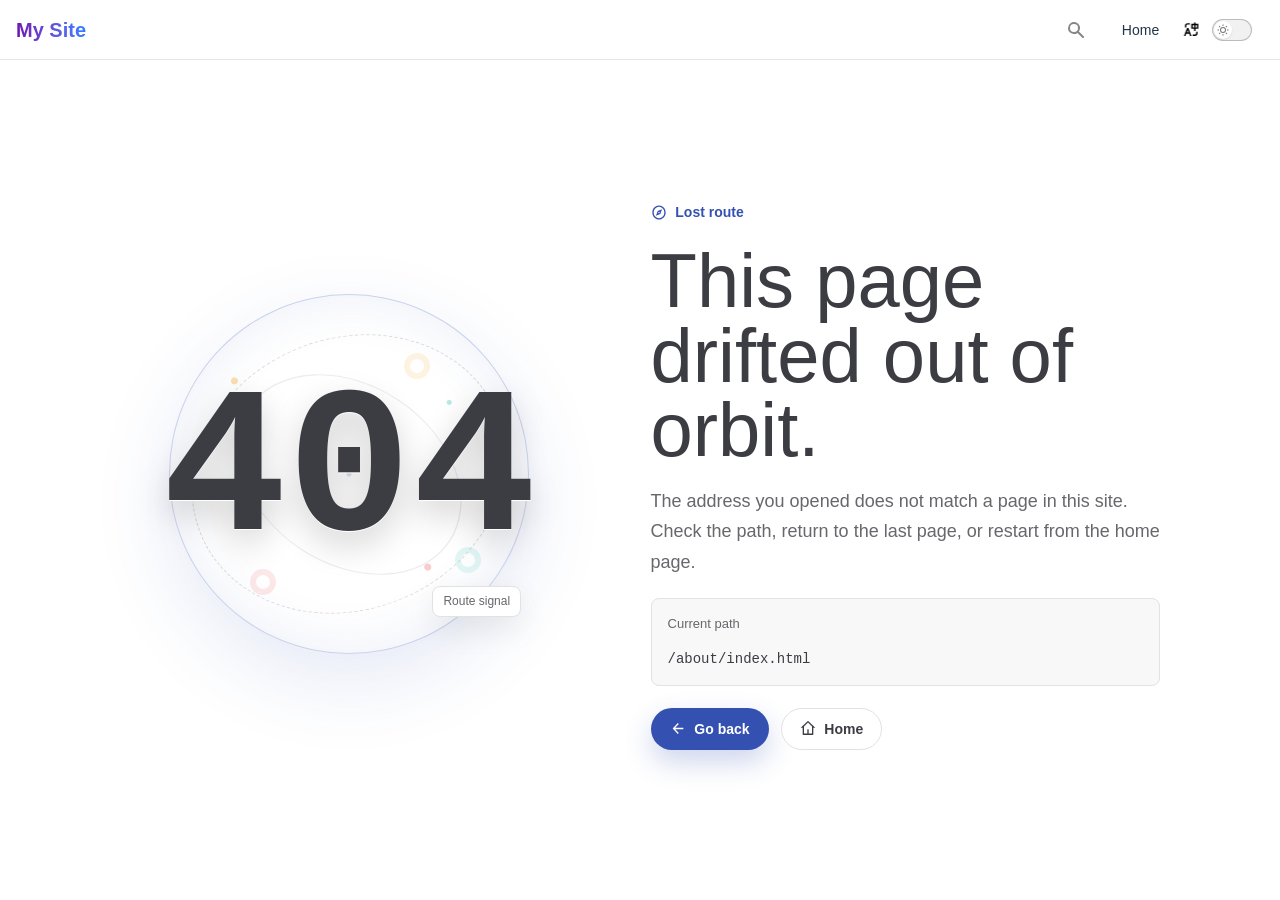
==== commit eb94bc20: "Deploy Valaxy site - 8314305bb1b688ca43c525d4df542132eee6fdb6 shenjuexiao/valaxy-source@8314305bb1b6" ====
--- a/about/index.html
+++ b/about/index.html
@@ -47,16 +47,16 @@
     document.documentElement.setAttribute('lang', locale);
     </script>
     
-  <script type="module" crossorigin src="/assets/index.EpiRtz05.js"></script>
+  <script type="module" crossorigin src="/assets/index.DZpAuJvc.js"></script>
   <link rel="modulepreload" crossorigin href="/assets/rolldown-runtime.hePW80VL.js">
   <link rel="modulepreload" crossorigin href="/assets/framework.CSzCw9LZ.js">
   <link rel="modulepreload" crossorigin href="/assets/chunks/vue-i18n.DPiClx16.js">
   <link rel="modulepreload" crossorigin href="/assets/chunks/vue-router.4BejMmlS.js">
   <link rel="modulepreload" crossorigin href="/assets/chunks/dayjs.DUgotgTK.js">
   <link rel="modulepreload" crossorigin href="/assets/chunks/pinia.BB0vZneo.js">
-  <link rel="modulepreload" crossorigin href="/assets/theme.tk2ilLxq.js">
+  <link rel="modulepreload" crossorigin href="/assets/theme.YYQevud5.js">
   <link rel="modulepreload" crossorigin href="/assets/chunks/nprogress.Dew4DlVv.js">
-  <link rel="stylesheet" crossorigin href="/assets/style.DRX28IWG.css">
+  <link rel="stylesheet" crossorigin href="/assets/style.CrLfRobd.css">
 <link rel="preload" href="/assets/KaTeX_AMS-Regular.BQhdFMY1.woff2" as="font" type="font/woff2" crossorigin>
 <link rel="preload" href="/assets/KaTeX_AMS-Regular.DMm9YOAa.woff" as="font" type="font/woff" crossorigin>
 <link rel="preload" href="/assets/KaTeX_Caligraphic-Bold.Dq_IR9rO.woff2" as="font" type="font/woff2" crossorigin>
@@ -96,8 +96,8 @@
 <link rel="preload" href="/assets/KaTeX_Size4-Regular.BF-4gkZK.woff" as="font" type="font/woff" crossorigin>
 <link rel="preload" href="/assets/KaTeX_Typewriter-Regular.CO6r4hn1.woff2" as="font" type="font/woff2" crossorigin>
 <link rel="preload" href="/assets/KaTeX_Typewriter-Regular.C0xS9mPB.woff" as="font" type="font/woff" crossorigin>
-<link rel="modulepreload" crossorigin href="/assets/theme.tk2ilLxq.js">
-<link rel="modulepreload" crossorigin href="/assets/about.CRtiEDFK.js">
+<link rel="modulepreload" crossorigin href="/assets/theme.YYQevud5.js">
+<link rel="modulepreload" crossorigin href="/assets/about.Bcyvjr2c.js">
 <meta charset="utf-8">
 <meta name="viewport" content="width=device-width, initial-scale=1">
 <title>关于我 - My Site</title>
@@ -115,7 +115,7 @@
 <meta name="twitter:card" content="summary_large_image">
 </head>
 <body>
-  <div id="app"><!--[--><!--[--><!----><!--[--><!--]--><!----><!--]--><div class="layout antialiased"><nav w="full" class="press-nav relative md:fixed md:z-99 font-bold"><div class="pr-navbar flex justify-between items-center pl-4 pr-2 has-sidebar"><a href="/" class="pr-navbar-brand text-xl flex justify-center items-center font-black gradient-text from-purple-800 to-blue-500 bg-gradient-to-r" aria-label="My Site"><!----><span class="pr-navbar-title inline-flex">My Site</span></a><div class="pr-navbar-actions self-stretch flex justify-center items-center text-sm leading-5"><div class="VPNavBarSearch" p="x-2"><!--[--><button class="press-search-btn" title="Search" data-v-b21be026><div class="press-search-btn-content" data-v-b21be026><svg class="press-search-btn-icon" width="20" height="20" viewBox="0 0 20 20" fill="none" xmlns="http://www.w3.org/2000/svg" data-v-b21be026><path d="M8 4a4 4 0 100 8 4 4 0 000-8zM2 8a6 6 0 1110.89 3.476l4.817 4.817a1 1 0 01-1.414 1.414l-4.816-4.816A6 6 0 012 8z" fill="currentColor" data-v-b21be026></path></svg></div></button><!--teleport start--><!--teleport end--><!--]--></div><div class="pr-nav-bar-menu flex" h="full" p="x-2" data-v-a98b6fe2><!--[--><!--[--><a href="/" class="va-link press-nav-item-link flex justify-center items-center px-2" rel="noopener" data-v-a98b6fe2 data-v-aa487131><!--[-->Home<!--]--></a><!--]--><!--]--></div><div class="flex items-center" h="full" p="x-2"><button title="Change languages" data-v-07f55d63><div i-ri-translate class="rotate-y-180 transition transform" data-v-07f55d63></div></button></div><div class="inline-flex items-center" p="x-1"><button class="switch switch-appearance" type="button" aria-label="Toggle Dark Mode" data-v-04afd0f3><span class="check" data-v-04afd0f3><span class="icon-wrap" data-v-04afd0f3><div class="icon" i-ri-sun-line data-v-04afd0f3></div></span></span></button></div><div class="pr-social-links pr-nav-bar-social-links" p="x-2" data-v-4030dd5a data-v-1cadd8e1><!--[--><!--]--></div><button type="button" class="pr-NavBarHamburger" aria-label="mobile navigation" aria-expanded="false" aria-controls="pr-NavScreen" data-v-1e65daf2><span class="container" data-v-1e65daf2><span class="top" data-v-1e65daf2></span><span class="middle" data-v-1e65daf2></span><span class="bottom" data-v-1e65daf2></span></span></button></div></div><!----></nav><div class="press-local-nav" data-v-c0a6e21b><button type="button" class="menu" aria-expanded="false" aria-controls="pr-sidebar-nav" data-v-c0a6e21b><div i-ri-align-left class="menu-icon" data-v-c0a6e21b></div><span class="menu-text" data-v-c0a6e21b>Menu</span></button><div class="VPLocalNavOutlineDropdown" style="--vp-vh:0px;" data-v-c0a6e21b data-v-0942f7d8><button type="button" data-v-0942f7d8>Return to top</button><!----></div></div><!--[--><!----><!--]--><!----><!--[--><main class="press-main flex has-sidebar" data-v-5431fe00><div w="full" flex="~" class="px-6 md:pl-12 has-aside relative" p="t-4" data-v-5431fe00><div class="container" flex="~ grow" justify="between" data-v-5431fe00><!--[--><div w="full" class="vp-doc content" flex="~ col grow" p="lt-md:0" data-v-5431fe00><!--[--><!--]--><!--[--><!--]--><!--[--><!--[--><!--]--><article class="markdown-body mx-auto w-full max-w-4xl" data-v-5431fe00><!--[--><div flex items-center justify-between gap-2 data-v-5431fe00><h1 id="关于我" tabindex="-1" class="!mt-0" data-v-5431fe00>关于我 <a class="header-anchor" href="#关于我" aria-hidden="true" data-v-5431fe00></a></h1><!----></div><!--[--><p>I am developing <a href="https://github.com/YunYouJun/valaxy" target="_blank" rel="noreferrer">Valaxy</a> - Next Generation Static Blog Framework.</p><p>If you like it, you can sponsor me in <a href="https://github.com/sponsors/YunYouJun" target="_blank" rel="noreferrer">GitHub</a> or <a href="https://www.yunyoujun.cn/sponsors/" target="_blank" rel="noreferrer">www.yunyoujun.cn/sponsors/</a>.</p><hr><p>我正在开发 <a href="https://github.com/YunYouJun/valaxy" target="_blank" rel="noreferrer">Valaxy</a> - 下一代静态博客框架。</p><p>如果你喜欢它，你可以在 <a href="https://github.com/sponsors/YunYouJun" target="_blank" rel="noreferrer">GitHub</a> 或 <a href="https://www.yunyoujun.cn/sponsors/" target="_blank" rel="noreferrer">www.yunyoujun.cn/sponsors/</a> 赞助我。</p><p>Check out the <a href="https://github.com/YunYouJun/valaxy" target="_blank" rel="noreferrer">Valaxy | GitHub</a> for more details.</p><!--]--><!--[--><!--]--><!--]--><!----><!----></article><!--[--><!--]--><div class="press-doc-footer pb-8 max-w-4xl" w="full" m="auto" data-v-5431fe00 data-v-5a764274><div flex justify="between" items="center" text="sm" data-v-5a764274><a flex items="center" class="decoration-none!" href="https://github.com/YunYouJun/valaxy/edit/main/docs/pages/about/index.md" target="_blank" rel="noopener noreferrer" data-v-5a764274><div i-ri-external-link-line data-v-5a764274></div><span ml-1 data-v-5a764274>Edit this page</span></a><p class="press-lastUpdated text-right" data-v-5a764274 data-v-c6ad85b2>Last updated: <time datetime="1970-01-01T00:00:00.000Z" data-v-c6ad85b2></time></p></div><!----></div><!--]--></div><!--[--><!--]--><!--[--><!--]--><!--[--><!--]--><!----><!--[--><!--]--><!--]--><!--[--><!--[--><!----><!----><aside id="press-page-outline" flex="~ col grow" p="l-0 xl:l-8" text="center" z="$" aria-label="On this page" class="press-aside lt-xl:fixed"><div class="aside-curtain"></div><div class="aside-container lt-xl:fixed" flex="~ col"><div class="aside-content overflow-auto" flex="~ col"><div style="display:none;" data-v-ef5345e4><div class="content" data-v-ef5345e4><div class="outline-heading" data-v-ef5345e4><div class="outline-title" data-v-ef5345e4>On this page</div><!----></div><div class="outline-marker" data-v-ef5345e4></div><nav aria-label="Table of contents for the current page" data-v-ef5345e4><ul class="root va-toc css-i18n-toc va-toc relative z-1 css-i18n-toc" data-v-ef5345e4 data-v-ebf72b81><!--[--><!--]--></ul></nav></div></div><div class="flex-grow"></div><!----></div></div></aside><!--]--><!--]--></div></div></main><!--]--><footer class="press-footer has-sidebar" data-v-8934a884><div flex="~ col" class="container" data-v-8934a884><p class="message" data-v-8934a884>Powered by <a href="https://valaxy.site">Valaxy</a></p><!----></div></footer></div><!--]--></div><script>window.__INITIAL_STATE__='{"pinia":{"app":{"showLoading":true},"routerStore":{},"press-app":{}}}'</script><script type="application/ld+json" data-hid="schema-org-graph">{"@context":"https://schema.org","@graph":[{"@id":"/#identity","@type":"Person","name":"VALAXY Developer","url":"/","image":{"@id":"/#/schema/image/1"},"sameAs":[]},{"@id":"/#website","@type":"WebSite","dateModified":"2026-08-16T15:41:46.026Z","datePublished":"2026-08-16T15:41:46.026Z","inLanguage":"en","name":"关于我","url":"/","publisher":{"@id":"/#identity"}},{"@id":"/#webpage","@type":"WebPage","description":"My documentation site powered by Valaxy.","name":"关于我","url":"/","about":{"@id":"/#identity"},"isPartOf":{"@id":"/#website"},"potentialAction":[{"@type":"ReadAction","target":["/"]}]},{"@id":"/#/schema/image/1","@type":"ImageObject","contentUrl":"https://valaxy.site/valaxy-logo.png","inLanguage":"en","url":"https://valaxy.site/valaxy-logo.png"}]}</script>
+  <div id="app"><!--[--><!--[--><!----><!--[--><!--]--><!----><!--]--><div class="layout antialiased"><nav w="full" class="press-nav relative md:fixed md:z-99 font-bold"><div class="pr-navbar flex justify-between items-center pl-4 pr-2 has-sidebar"><a href="/" class="pr-navbar-brand text-xl flex justify-center items-center font-black gradient-text from-purple-800 to-blue-500 bg-gradient-to-r" aria-label="My Site"><!----><span class="pr-navbar-title inline-flex">My Site</span></a><div class="pr-navbar-actions self-stretch flex justify-center items-center text-sm leading-5"><div class="VPNavBarSearch" p="x-2"><!--[--><button class="press-search-btn" title="Search" data-v-b21be026><div class="press-search-btn-content" data-v-b21be026><svg class="press-search-btn-icon" width="20" height="20" viewBox="0 0 20 20" fill="none" xmlns="http://www.w3.org/2000/svg" data-v-b21be026><path d="M8 4a4 4 0 100 8 4 4 0 000-8zM2 8a6 6 0 1110.89 3.476l4.817 4.817a1 1 0 01-1.414 1.414l-4.816-4.816A6 6 0 012 8z" fill="currentColor" data-v-b21be026></path></svg></div></button><!--teleport start--><!--teleport end--><!--]--></div><div class="pr-nav-bar-menu flex" h="full" p="x-2" data-v-a98b6fe2><!--[--><!--[--><a href="/" class="va-link press-nav-item-link flex justify-center items-center px-2" rel="noopener" data-v-a98b6fe2 data-v-aa487131><!--[-->Home<!--]--></a><!--]--><!--]--></div><div class="flex items-center" h="full" p="x-2"><button title="Change languages" data-v-07f55d63><div i-ri-translate class="rotate-y-180 transition transform" data-v-07f55d63></div></button></div><div class="inline-flex items-center" p="x-1"><button class="switch switch-appearance" type="button" aria-label="Toggle Dark Mode" data-v-04afd0f3><span class="check" data-v-04afd0f3><span class="icon-wrap" data-v-04afd0f3><div class="icon" i-ri-sun-line data-v-04afd0f3></div></span></span></button></div><div class="pr-social-links pr-nav-bar-social-links" p="x-2" data-v-4030dd5a data-v-1cadd8e1><!--[--><!--]--></div><button type="button" class="pr-NavBarHamburger" aria-label="mobile navigation" aria-expanded="false" aria-controls="pr-NavScreen" data-v-1e65daf2><span class="container" data-v-1e65daf2><span class="top" data-v-1e65daf2></span><span class="middle" data-v-1e65daf2></span><span class="bottom" data-v-1e65daf2></span></span></button></div></div><!----></nav><div class="press-local-nav" data-v-c0a6e21b><button type="button" class="menu" aria-expanded="false" aria-controls="pr-sidebar-nav" data-v-c0a6e21b><div i-ri-align-left class="menu-icon" data-v-c0a6e21b></div><span class="menu-text" data-v-c0a6e21b>Menu</span></button><div class="VPLocalNavOutlineDropdown" style="--vp-vh:0px;" data-v-c0a6e21b data-v-0942f7d8><button type="button" data-v-0942f7d8>Return to top</button><!----></div></div><!--[--><!----><!--]--><!----><!--[--><main class="press-main flex has-sidebar" data-v-5431fe00><div w="full" flex="~" class="px-6 md:pl-12 has-aside relative" p="t-4" data-v-5431fe00><div class="container" flex="~ grow" justify="between" data-v-5431fe00><!--[--><div w="full" class="vp-doc content" flex="~ col grow" p="lt-md:0" data-v-5431fe00><!--[--><!--]--><!--[--><!--]--><!--[--><!--[--><!--]--><article class="markdown-body mx-auto w-full max-w-4xl" data-v-5431fe00><!--[--><div flex items-center justify-between gap-2 data-v-5431fe00><h1 id="关于我" tabindex="-1" class="!mt-0" data-v-5431fe00>关于我 <a class="header-anchor" href="#关于我" aria-hidden="true" data-v-5431fe00></a></h1><!----></div><!--[--><p>I am developing <a href="https://github.com/YunYouJun/valaxy" target="_blank" rel="noreferrer">Valaxy</a> - Next Generation Static Blog Framework.</p><p>If you like it, you can sponsor me in <a href="https://github.com/sponsors/YunYouJun" target="_blank" rel="noreferrer">GitHub</a> or <a href="https://www.yunyoujun.cn/sponsors/" target="_blank" rel="noreferrer">www.yunyoujun.cn/sponsors/</a>.</p><hr><p>我正在开发 <a href="https://github.com/YunYouJun/valaxy" target="_blank" rel="noreferrer">Valaxy</a> - 下一代静态博客框架。</p><p>如果你喜欢它，你可以在 <a href="https://github.com/sponsors/YunYouJun" target="_blank" rel="noreferrer">GitHub</a> 或 <a href="https://www.yunyoujun.cn/sponsors/" target="_blank" rel="noreferrer">www.yunyoujun.cn/sponsors/</a> 赞助我。</p><p>Check out the <a href="https://github.com/YunYouJun/valaxy" target="_blank" rel="noreferrer">Valaxy | GitHub</a> for more details.</p><!--]--><!--[--><!--]--><!--]--><!----><!----></article><!--[--><!--]--><div class="press-doc-footer pb-8 max-w-4xl" w="full" m="auto" data-v-5431fe00 data-v-5a764274><div flex justify="between" items="center" text="sm" data-v-5a764274><a flex items="center" class="decoration-none!" href="https://github.com/YunYouJun/valaxy/edit/main/docs/pages/about/index.md" target="_blank" rel="noopener noreferrer" data-v-5a764274><div i-ri-external-link-line data-v-5a764274></div><span ml-1 data-v-5a764274>Edit this page</span></a><p class="press-lastUpdated text-right" data-v-5a764274 data-v-c6ad85b2>Last updated: <time datetime="1970-01-01T00:00:00.000Z" data-v-c6ad85b2></time></p></div><!----></div><!--]--></div><!--[--><!--]--><!--[--><!--]--><!--[--><!--]--><!----><!--[--><!--]--><!--]--><!--[--><!--[--><!----><!----><aside id="press-page-outline" flex="~ col grow" p="l-0 xl:l-8" text="center" z="$" aria-label="On this page" class="press-aside lt-xl:fixed"><div class="aside-curtain"></div><div class="aside-container lt-xl:fixed" flex="~ col"><div class="aside-content overflow-auto" flex="~ col"><div style="display:none;" data-v-ef5345e4><div class="content" data-v-ef5345e4><div class="outline-heading" data-v-ef5345e4><div class="outline-title" data-v-ef5345e4>On this page</div><!----></div><div class="outline-marker" data-v-ef5345e4></div><nav aria-label="Table of contents for the current page" data-v-ef5345e4><ul class="root va-toc css-i18n-toc va-toc relative z-1 css-i18n-toc" data-v-ef5345e4 data-v-ebf72b81><!--[--><!--]--></ul></nav></div></div><div class="flex-grow"></div><!----></div></div></aside><!--]--><!--]--></div></div></main><!--]--><footer class="press-footer has-sidebar" data-v-8934a884><div flex="~ col" class="container" data-v-8934a884><p class="message" data-v-8934a884>Powered by <a href="https://valaxy.site">Valaxy</a></p><!----></div></footer></div><!--]--></div><script>window.__INITIAL_STATE__='{"pinia":{"app":{"showLoading":true},"routerStore":{},"press-app":{}}}'</script><script type="application/ld+json" data-hid="schema-org-graph">{"@context":"https://schema.org","@graph":[{"@id":"/#identity","@type":"Person","name":"VALAXY Developer","url":"/","image":{"@id":"/#/schema/image/1"},"sameAs":[]},{"@id":"/#website","@type":"WebSite","dateModified":"2026-08-20T04:54:59.856Z","datePublished":"2026-08-20T04:54:59.856Z","inLanguage":"en","name":"关于我","url":"/","publisher":{"@id":"/#identity"}},{"@id":"/#webpage","@type":"WebPage","description":"My documentation site powered by Valaxy.","name":"关于我","url":"/","about":{"@id":"/#identity"},"isPartOf":{"@id":"/#website"},"potentialAction":[{"@type":"ReadAction","target":["/"]}]},{"@id":"/#/schema/image/1","@type":"ImageObject","contentUrl":"https://valaxy.site/valaxy-logo.png","inLanguage":"en","url":"https://valaxy.site/valaxy-logo.png"}]}</script>
   
 <!--teleport start anchor--><!----><!--teleport anchor-->
 </body>
--- a/assets/style.CrLfRobd.css
+++ b/assets/style.CrLfRobd.css
@@ -0,0 +1,2 @@
+.va-link{cursor:pointer}.pr-social-link[data-v-f25fabcf]{width:36px;height:36px;color:var(--pr-c-text-2);transition:color var(--va-transition-duration-moderate);justify-content:center;align-items:center;display:flex}.pr-social-link[data-v-f25fabcf]:hover{color:var(--pr-c-text-1);transition:color var(--va-transition-duration)}.pr-social-link[data-v-f25fabcf]>svg{fill:currentColor;width:20px;height:20px}.pr-social-links[data-v-1cadd8e1]{flex-wrap:wrap;justify-content:center;display:flex}.switch[data-v-04afd0f3]{box-sizing:border-box;border:1px solid var(--pr-switch-divider);background-color:var(--pr-switch-bg);width:40px;height:22px;transition:border-color var(--va-transition-duration), background-color var(--va-transition-duration);border-radius:11px;display:block;position:relative}.switch[data-v-04afd0f3]:hover{border-color:#8e8e8e}.check[data-v-04afd0f3]{width:18px;height:18px;transition:background-color var(--va-transition-duration), transform var(--va-transition-duration);background-color:#fff;border-radius:50%;position:absolute;top:1px;left:1px;box-shadow:0 1px 2px #0000000a,0 1px 2px #0000000f}.dark .check[data-v-04afd0f3]{background-color:#1a1a1a}.icon-wrap[data-v-04afd0f3]{box-sizing:border-box;border-radius:50%;width:18px;height:18px;padding:3px;display:block}.icon[data-v-04afd0f3]{background-color:#3c3c3cb3;width:12px;height:12px}.dark .icon[data-v-04afd0f3]{background-color:#ffffffde}.dark .switch-appearance[data-v-04afd0f3] .check{transform:translate(18px)}.pr-nav-screen-appearance[data-v-36fd1546]{background-color:var(--va-c-bg-soft);border-radius:8px;justify-content:space-between;align-items:center;padding:12px 14px 12px 16px;display:flex}.text[data-v-36fd1546]{color:var(--va-c-text-2);font-size:12px;font-weight:500;line-height:24px}.group .button[data-v-07f55d63]{color:var(--pr-nav-text);font-size:14px;font-weight:500}.group[aria-expanded=true] .button[data-v-07f55d63]{color:#3c3c3cb3;transition:color var(--va-transition-duration)}.dark .group[aria-expanded=true] .button[data-v-07f55d63]{color:#ebebeb99}.menu[data-v-07f55d63]{opacity:0;visibility:hidden;min-width:128px;transition:opacity var(--va-transition-duration), visibility var(--va-transition-duration), transform var(--va-transition-duration);transform:translateX(-50%) translateY(calc(var(--pr-nav-height) / 2));background-color:#fff;border:1px solid #3c3c3c1f;border-radius:12px;padding:12px;position:absolute;top:20px;left:50%;box-shadow:0 12px 32px #0000001a,0 2px 6px #00000014}.dark .menu[data-v-07f55d63]{background-color:#242424}.group[aria-expanded=true]>.menu[data-v-07f55d63]{opacity:1;visibility:visible}.menu-title[data-v-07f55d63]{color:#3c3c3c80;white-space:nowrap;text-transform:uppercase;padding:0 12px;font-size:12px;font-weight:700;line-height:28px}.dark .menu-title[data-v-07f55d63]{color:#ebebeb80}.menu-link .menu-item[data-v-07f55d63]{width:100%;color:var(--pr-nav-text);white-space:nowrap;transition:background-color var(--va-transition-duration), color var(--va-transition-duration);border-radius:6px;font-size:14px;font-weight:500;line-height:32px;display:flex}.menu-link .menu-item[data-v-07f55d63]:hover{color:var(--va-c-brand);background-color:#f1f1f1}.dark .menu-link .menu-item[data-v-07f55d63]:hover{background-color:#2f2f2f}.pr-nav-screen-menu-group-link[data-v-f4d2790e]{color:var(--pr-c-text-1);transition:color var(--va-transition-duration);margin-left:12px;font-size:14px;font-weight:400;line-height:32px;display:block}.pr-nav-screen-menu-group-link[data-v-f4d2790e]:hover{color:var(--pr-c-brand)}.pr-nav-screen-menu-group-section[data-v-9c9fbf2c]{display:block}.title[data-v-9c9fbf2c]{color:var(--pr-c-text-2);transition:color var(--va-transition-duration);font-size:13px;font-weight:700;line-height:32px}.pr-nav-screen-menu-group[data-v-9d51a7e3]{border-bottom:1px solid var(--pr-c-divider);height:48px;transition:border-color var(--va-transition-duration-moderate);overflow:hidden}.pr-nav-screen-menu-group .items[data-v-9d51a7e3]{visibility:hidden}.pr-nav-screen-menu-group.open .items[data-v-9d51a7e3]{visibility:visible}.pr-nav-screen-menu-group.open[data-v-9d51a7e3]{height:auto;padding-bottom:10px}.pr-nav-screen-menu-group.open .button[data-v-9d51a7e3]{color:var(--pr-c-brand);padding-bottom:6px}.pr-nav-screen-menu-group.open .button-icon[data-v-9d51a7e3]{transform:rotate(45deg)}.button[data-v-9d51a7e3]{width:100%;color:var(--pr-c-text-1);transition:color var(--va-transition-duration);justify-content:space-between;align-items:center;padding:12px 4px 11px 0;font-size:14px;font-weight:500;line-height:24px;display:flex}.button[data-v-9d51a7e3]:hover{color:var(--pr-c-brand)}.button-icon[data-v-9d51a7e3]{width:14px;height:14px;fill:var(--pr-c-text-2);transition:fill var(--va-transition-duration-moderate), transform var(--va-transition-duration)}.group[data-v-9d51a7e3]:first-child{padding-top:0}.group+.group[data-v-9d51a7e3],.group+.item[data-v-9d51a7e3]{padding-top:4px}.pr-nav-screen-menu-link[data-v-e5c42e75]{border-bottom:1px solid var(--pr-c-divider);color:var(--pr-c-text-1);transition:border-color var(--va-transition-duration), color var(--va-transition-duration);padding:12px 0 11px;font-size:14px;font-weight:500;line-height:24px;display:block}.pr-nav-screen-menu-link[data-v-e5c42e75]:hover{color:var(--pr-c-brand)}.pr-NavScreen[data-v-5f582089]{inset:calc(var(--pr-nav-height) + var(--pr-layout-top-height,0px) + 1px) 0 0;background-color:var(--pr-nav-screen-bg-color);width:100%;z-index:var(--pr-z-nav-screen);transition:background-color var(--va-transition-duration-moderate);pointer-events:auto;padding:0 32px;position:fixed;overflow-y:auto}.pr-NavScreen.fade-enter-active[data-v-5f582089],.pr-NavScreen.fade-leave-active[data-v-5f582089]{transition:opacity var(--va-transition-duration)}.pr-NavScreen.fade-enter-active .container[data-v-5f582089],.pr-NavScreen.fade-leave-active .container[data-v-5f582089]{transition:transform var(--va-transition-duration) ease}.pr-NavScreen.fade-enter-from[data-v-5f582089],.pr-NavScreen.fade-leave-to[data-v-5f582089]{opacity:0}.pr-NavScreen.fade-enter-from .container[data-v-5f582089],.pr-NavScreen.fade-leave-to .container[data-v-5f582089]{transform:translateY(-8px)}@media (width>=1024px){.pr-NavScreen[data-v-5f582089]{display:none}}.container[data-v-5f582089]{max-width:288px;margin:0 auto;padding:24px 0 96px}.menu+.translations[data-v-5f582089],.menu+.appearance[data-v-5f582089],.translations+.appearance[data-v-5f582089]{margin-top:24px}.menu+.social-links[data-v-5f582089],.appearance+.social-links[data-v-5f582089]{margin-top:16px}.pr-NavBarHamburger[data-v-1e65daf2]{width:48px;height:var(--pr-nav-height);justify-content:center;align-items:center;display:flex}@media (width>=1024px){.pr-NavBarHamburger[data-v-1e65daf2]{display:none}}.container[data-v-1e65daf2]{width:16px;height:14px;position:relative;overflow:hidden}.pr-NavBarHamburger:hover .top[data-v-1e65daf2]{top:0;left:0;transform:translate(4px)}.pr-NavBarHamburger:hover .middle[data-v-1e65daf2]{top:6px;left:0;transform:translate(0)}.pr-NavBarHamburger:hover .bottom[data-v-1e65daf2]{top:12px;left:0;transform:translate(8px)}.pr-NavBarHamburger.active .top[data-v-1e65daf2]{top:6px;transform:translate(0)rotate(225deg)}.pr-NavBarHamburger.active .middle[data-v-1e65daf2]{top:6px;transform:translate(16px)}.pr-NavBarHamburger.active .bottom[data-v-1e65daf2]{top:6px;transform:translate(0)rotate(135deg)}.pr-NavBarHamburger.active:hover .top[data-v-1e65daf2],.pr-NavBarHamburger.active:hover .middle[data-v-1e65daf2],.pr-NavBarHamburger.active:hover .bottom[data-v-1e65daf2]{background-color:var(--pr-c-text-2);transition:top var(--va-transition-duration), background-color var(--va-transition-duration), transform var(--va-transition-duration)}.top[data-v-1e65daf2],.middle[data-v-1e65daf2],.bottom[data-v-1e65daf2]{background-color:var(--pr-c-text-1);width:16px;height:2px;transition:top var(--va-transition-duration), background-color var(--va-transition-duration-moderate), transform var(--va-transition-duration);position:absolute}.top[data-v-1e65daf2]{top:0;left:0;transform:translate(0)}.middle[data-v-1e65daf2]{top:6px;left:0;transform:translate(8px)}.bottom[data-v-1e65daf2]{top:12px;left:0;transform:translate(4px)}.pr-nav-bar-social-links[data-v-4030dd5a]{display:none}@media (width>=1280px){.pr-nav-bar-social-links[data-v-4030dd5a]{align-items:center;display:flex}}.menu-link .menu-item[data-v-023b6823]{width:100%;color:var(--pr-nav-text);white-space:nowrap;border-radius:6px;font-size:14px;font-weight:500;line-height:32px;transition:background-color .25s,color .25s;display:flex}.menu-link .menu-item[data-v-023b6823]:hover{color:var(--va-c-brand);background-color:#f1f1f1}.dark .menu-link .menu-item[data-v-023b6823]:hover{background-color:#2f2f2f}.menu-group-item[data-v-dad6335b]{border-top:1px solid #3c3c3c1f;margin:12px -12px 0;padding:12px 12px 0;display:block}.menu-group-item .title[data-v-dad6335b]{color:#3c3c3c54;white-space:nowrap;transition:color var(--va-transition-duration);padding:0 12px;font-size:14px;font-weight:600;line-height:28px}.menu-group-item[data-v-dad6335b]:first-child{border-top:0;margin-top:0;padding-top:0}.group .button[data-v-f571fa3e]{color:var(--pr-nav-text);white-space:nowrap;font-size:14px;font-weight:500}.group[aria-expanded=true] .button[data-v-f571fa3e]{color:#3c3c3cb3;transition:color var(--va-transition-duration)}.dark .group[aria-expanded=true] .button[data-v-f571fa3e]{color:#ebebeb99}.menu[data-v-f571fa3e]{opacity:0;visibility:hidden;min-width:128px;transition:opacity var(--va-transition-duration), visibility var(--va-transition-duration), transform var(--va-transition-duration);transform:translateX(-50%) translateY(calc(var(--pr-nav-height) / 2));background-color:#fff;border:1px solid #3c3c3c1f;border-radius:12px;padding:12px;position:absolute;top:20px;left:50%;box-shadow:0 12px 32px #0000001a,0 2px 6px #00000014}.dark .menu[data-v-f571fa3e]{background-color:#242424}.group[aria-expanded=true]>.menu[data-v-f571fa3e]{opacity:1;visibility:visible}.press-nav-item-link[data-v-aa487131]{white-space:nowrap;color:var(--pr-nav-text);transition:color var(--va-transition-duration);font-size:14px;font-weight:500}.press-nav-item-link[data-v-aa487131]:hover,.active[data-v-aa487131]{color:var(--va-c-brand)}.pr-nav-bar-menu[data-v-a98b6fe2]{flex-shrink:0}@media (width<1024px){.pr-nav-bar-menu[data-v-a98b6fe2]{display:none}}.PressNavBarAskAiButton{height:var(--pr-nav-height);color:var(--va-c-text-2);cursor:pointer;background:0 0;border:none;align-items:center;padding:8px 14px;font-size:20px;display:flex}@media (width>=768px){.PressNavBarAskAiButton{height:auto;transition:color var(--va-transition-duration) ease;background-color:var(--va-c-bg-alt);border-radius:8px;padding:11.5px;font-size:15px}.PressNavBarAskAiButton:hover{color:var(--va-c-primary)}}.PressSearchButton{height:var(--va-nav-height,55px);cursor:pointer;transition:border-color var(--va-transition-duration);background:0 0;border:none;align-items:center;gap:8px;margin:0;padding:8px 14px;font-size:20px;display:flex}.PressSearchButton:hover{background:0 0}.PressSearchButton:focus{outline:1px dotted;outline:5px auto -webkit-focus-ring-color}.PressSearchButton:focus:not(:focus-visible){outline:none!important}@media (width>=768px){.PressSearchButton{background-color:var(--va-c-bg-alt);height:auto;color:var(--va-c-text-2);border:1px solid #0000;border-radius:8px;padding:8px 12px;font-size:14px;line-height:1}.PressSearchButton:hover{border-color:var(--va-c-primary);background:var(--va-c-bg-alt)}}.PressSearchButton-icon{align-items:center;display:flex}.PressSearchButton-icon svg{width:16px;height:16px;color:var(--va-c-text-1);fill:currentColor;transition:color var(--va-transition-duration-moderate);position:relative}.PressSearchButton:hover .PressSearchButton-icon svg{color:var(--va-c-text-1)}@media (width>=768px){.PressSearchButton-icon svg{width:14px;height:14px;color:var(--va-c-text-2);margin-right:8px;top:1px}}.PressSearchButton-text{color:var(--va-c-text-2);transition:color var(--va-transition-duration-moderate);font-size:13px;font-weight:500;display:none}.PressSearchButton:hover .PressSearchButton-text{color:var(--va-c-text-1)}@media (width>=768px){.PressSearchButton-text{display:inline}}.PressSearchButton-keys{direction:ltr;min-width:auto;display:none}:root.mac .key-ctrl,:root:not(.mac) .key-cmd{display:none}@media (width>=768px){.PressSearchButton-keys{border:1px solid var(--va-c-divider);border-radius:4px;align-items:center;gap:4px;padding:4px 6px;display:flex}}@media (768px<=width<1280px){.PressSearchButton{justify-content:center;width:40px;height:40px;padding:8px}.PressSearchButton-icon svg{width:16px;height:16px;margin-right:0;top:0}.PressSearchButton-text,.PressSearchButton-keys{display:none}}.PressSearchButton-keys kbd{font-family:var(--va-font-sans);color:var(--docsearch-muted-color,var(--va-c-text-2));font-size:12px;font-weight:500;line-height:1}.VPNavBarSearch{align-items:center;display:flex}@media (width>=768px){.VPNavBarSearch{flex-grow:1;gap:8px;padding-left:24px}}@media (width>=960px){.VPNavBarSearch{padding-left:32px}}@media (768px<=width<1280px){.VPNavBarSearch{flex-grow:0;gap:0;padding-left:8px}}:root{--pr-navbar-c-bg:#fffc}.dark{--pr-navbar-c-bg:#1818184d}.logo{width:32px;height:32px;margin-right:8px}@media (width<=360px){.pr-navbar .pr-navbar-title{display:none}.pr-navbar .logo{margin-right:0}}.pr-navbar{border-bottom:1px solid var(--pr-c-divider-light);height:var(--pr-nav-height);transition:border-color var(--va-transition-duration-moderate);background-color:var(--pr-navbar-c-bg);z-index:var(--pr-z-nav);padding:0 8px 0 24px;position:relative}.pr-navbar-brand,.pr-navbar-actions>*{flex-shrink:0}.pr-navbar-brand{white-space:nowrap}.pr-navbar-actions{min-width:0}@media screen and (width>=768px){.pr-navbar{-webkit-backdrop-filter:saturate(50%)blur(8px);backdrop-filter:saturate(50%)blur(8px);padding:0 32px}@supports not ((-webkit-backdrop-filter:saturate(50%) blur(8px)) or (backdrop-filter:saturate(50%) blur(8px))){.pr-navbar{background:#fffffff2}.dark .pr-navbar{background:#242424f2}}}.container{max-width:calc(var(--pr-layout-max-width) - 64px);justify-content:space-between;margin:0 auto;display:flex}.press-nav{z-index:var(--pr-z-nav)}.not-found-visual[data-v-8035afc9]{isolation:isolate;place-items:center;min-height:clamp(280px,42vw,420px);display:grid;position:relative}.not-found-orbit[data-v-8035afc9]{aspect-ratio:1;border:1px solid color-mix(in srgb, var(--vp-c-brand-1) 26%, transparent);background:radial-gradient(circle at 50% 50%, color-mix(in srgb, var(--vp-c-brand-1) 18%, transparent) 0 2px, transparent 3px), radial-gradient(circle at 18% 24%, #f59e0b52 0 3px, transparent 4px), radial-gradient(circle at 78% 30%, #14b8a64d 0 2px, transparent 3px), radial-gradient(circle at 72% 76%, #ef444447 0 3px, transparent 4px);width:min(100%,360px);box-shadow:inset 0 0 56px color-mix(in srgb, var(--vp-c-brand-1) 9%, transparent), 0 28px 80px color-mix(in srgb, var(--vp-c-brand-1) 12%, transparent);border-radius:50%;position:absolute}.not-found-orbit[data-v-8035afc9]:before,.not-found-orbit[data-v-8035afc9]:after{content:"";border:1px dashed color-mix(in srgb, var(--vp-c-text-2) 22%, transparent);border-radius:50%;position:absolute;inset:12%;transform:rotate(-22deg)scaleX(1.18)}.not-found-orbit[data-v-8035afc9]:after{opacity:.55;border-style:solid;inset:25%;transform:rotate(34deg)scaleX(1.35)}.not-found-satellite[data-v-8035afc9]{width:14px;height:14px;box-shadow:0 0 0 6px color-mix(in srgb, currentcolor 12%, transparent);border-radius:50%;position:absolute}.not-found-satellite-a[data-v-8035afc9]{color:#f59e0b;top:18%;left:67%}.not-found-satellite-b[data-v-8035afc9]{color:#14b8a6;bottom:24%;right:15%}.not-found-satellite-c[data-v-8035afc9]{color:#ef4444;bottom:18%;left:24%}.not-found-signal[data-v-8035afc9]{border:1px solid var(--vp-c-divider);background:var(--vp-c-bg);max-width:9rem;color:var(--vp-c-text-2);border-radius:8px;padding:6px 10px;font-size:12px;line-height:1.4;position:absolute;bottom:10%;right:2%;box-shadow:0 12px 32px #00000014}.not-found-code[data-v-8035afc9]{z-index:1;color:var(--vp-c-text-1);letter-spacing:0;text-shadow:0 1px 0 var(--vp-c-bg), 0 14px 34px #0000002e;font-size:clamp(6.5rem,18vw,13rem);font-weight:900;line-height:.82;position:relative}@media (width<=767px){.not-found-visual[data-v-8035afc9]{min-height:clamp(132px,24svh,205px)}.not-found-orbit[data-v-8035afc9]{width:min(56vw,200px,28svh)}.not-found-code[data-v-8035afc9]{font-size:clamp(4.5rem,22vw,6.25rem)}.not-found-signal[data-v-8035afc9]{right:0}}@media (width<=767px) and (height<=700px){.not-found-visual[data-v-8035afc9]{min-height:clamp(104px,21svh,150px)}.not-found-orbit[data-v-8035afc9]{width:min(46vw,160px,24svh)}.not-found-signal[data-v-8035afc9]{display:none}}@media (prefers-reduced-motion:no-preference){.not-found-satellite-a[data-v-8035afc9]{animation:5s ease-in-out infinite not-found-float-8035afc9}.not-found-satellite-b[data-v-8035afc9]{animation:6s ease-in-out .8s infinite not-found-float-8035afc9}.not-found-satellite-c[data-v-8035afc9]{animation:5.5s ease-in-out .35s infinite not-found-float-8035afc9}}@keyframes not-found-float-8035afc9{0%,to{transform:translate(0,0)}50%{transform:translateY(-10px)}}.not-found-layout[data-v-c6db8f52]{min-height:100svh;overflow:hidden}.not-found-shell[data-v-c6db8f52]{box-sizing:border-box;min-height:100svh;padding:calc(var(--pr-nav-height) + clamp(16px, 3vw, 28px)) clamp(18px, 5vw, 72px) clamp(20px, 4vw, 40px);place-items:center;display:grid;overflow:hidden}.not-found-panel[data-v-c6db8f52]{width:min(100%,1040px);max-height:calc(100svh - var(--pr-nav-height) - clamp(36px, 7vw, 68px));grid-template-columns:minmax(280px,.9fr) minmax(0,1fr);align-items:center;gap:clamp(28px,6vw,72px);display:grid}.not-found-copy[data-v-c6db8f52]{min-width:0}.not-found-toolbar[data-v-c6db8f52]{align-items:center;margin-bottom:18px;display:flex}.not-found-eyebrow[data-v-c6db8f52]{color:var(--vp-c-brand-1);align-items:center;gap:8px;margin:0;font-size:14px;font-weight:700;display:inline-flex}.not-found-title[data-v-c6db8f52]{max-width:12ch;color:var(--vp-c-text-1);letter-spacing:0;margin:0;font-size:clamp(2.25rem,6vw,4.75rem);line-height:.98}.not-found-description[data-v-c6db8f52]{max-width:42rem;color:var(--vp-c-text-2);margin:18px 0 0;font-size:clamp(1rem,2vw,1.125rem);line-height:1.7}.not-found-path[data-v-c6db8f52]{border:1px solid var(--vp-c-divider);background:color-mix(in srgb, var(--vp-c-bg-soft) 72%, transparent);max-width:100%;color:var(--vp-c-text-2);border-radius:8px;gap:8px;margin:20px 0 0;padding:12px 16px;font-size:13px;display:grid}.not-found-path code[data-v-c6db8f52]{overflow-wrap:anywhere;max-width:100%;color:var(--vp-c-text-1);font-size:14px;display:block}.not-found-actions[data-v-c6db8f52]{flex-wrap:wrap;gap:12px;margin-top:22px;display:flex}.not-found-action[data-v-c6db8f52]{cursor:pointer;min-height:42px;transition:transform var(--va-transition-duration), border-color var(--va-transition-duration), background-color var(--va-transition-duration), color var(--va-transition-duration), box-shadow var(--va-transition-duration);border:1px solid #0000;border-radius:999px;justify-content:center;align-items:center;gap:8px;padding:0 18px;font-size:14px;font-weight:700;text-decoration:none;display:inline-flex}.not-found-action[data-v-c6db8f52]:hover{transform:translateY(-1px)}.not-found-action.primary[data-v-c6db8f52]{background:var(--vp-c-brand-1);color:var(--vp-c-white);box-shadow:0 12px 28px color-mix(in srgb, var(--vp-c-brand-1) 24%, transparent)}.not-found-action.secondary[data-v-c6db8f52]{border-color:var(--vp-c-divider);background:var(--vp-c-bg);color:var(--vp-c-text-1)}@media (width<=767px){.not-found-layout[data-v-c6db8f52]{flex-direction:column;height:100svh;display:flex}.not-found-shell[data-v-c6db8f52]{flex:1;min-height:0;padding:clamp(8px,2.4svh,16px) clamp(18px,5vw,24px) clamp(12px,3svh,20px)}.not-found-panel[data-v-c6db8f52]{grid-template-columns:1fr;align-content:center;gap:clamp(8px,1.6svh,14px);max-height:100%}.not-found-toolbar[data-v-c6db8f52]{margin-bottom:clamp(8px,1.8svh,14px)}.not-found-title[data-v-c6db8f52]{max-width:13ch;font-size:clamp(1.75rem,8.5vw,2.75rem);line-height:1}.not-found-description[data-v-c6db8f52]{margin-top:clamp(8px,1.6svh,12px);font-size:clamp(.88rem,3.8vw,1rem);line-height:1.55}.not-found-path[data-v-c6db8f52]{gap:6px;margin-top:clamp(10px,1.8svh,14px);padding:10px 14px}.not-found-path code[data-v-c6db8f52]{font-size:13px}.not-found-actions[data-v-c6db8f52],.not-found-action[data-v-c6db8f52]{width:100%}.not-found-actions[data-v-c6db8f52]{gap:8px;margin-top:clamp(10px,2svh,16px)}.not-found-action[data-v-c6db8f52]{min-height:38px}}@media (width<=767px) and (height<=700px){.not-found-path[data-v-c6db8f52]{display:none}.not-found-description[data-v-c6db8f52]{max-width:34rem}}.press-footer[data-v-8934a884]{z-index:var(--pr-z-index-footer);border-top:1px solid var(--pr-c-divider-light);background-color:var(--va-c-bg);padding:32px 24px;position:relative}.press-footer.has-sidebar[data-v-8934a884]{display:none}@media (width>=768px){.pr-footer[data-v-8934a884]{padding:32px}}.container[data-v-8934a884]{max-width:var(--pr-layout-max-width);text-align:center;margin:0 auto}.message[data-v-8934a884],.copyright[data-v-8934a884]{color:var(--va-c-text-lighter);font-size:14px;font-weight:500;line-height:24px}.message[data-v-8934a884]{order:2}.copyright[data-v-8934a884]{order:1}.press-backdrop[data-v-c340315c]{z-index:var(--pr-z-backdrop);transition:opacity var(--va-transition-duration-moderate);background:#0009;position:fixed;inset:0}.press-backdrop .fade-enter-from[data-v-c340315c],.press-backdrop .fade-leave-to[data-v-c340315c]{opacity:0}.press-backdrop .fade-leave-active[data-v-c340315c]{transition-duration:var(--va-transition-duration)}@media (width>=1280px){.press-backdrop[data-v-c340315c]{display:none}}.press-category-item,.press-category-list,.post-list-item{margin:0;padding:0;list-style:none}.press-category-item.level-0{padding-bottom:24px}.press-category-item.collapsed.level-0{padding-bottom:10px}.press-category-item.level-1>.press-category-list,.press-category-item.level-2>.press-category-list,.press-category-item.level-3>.press-category-list,.press-category-item.level-4>.press-category-list,.press-category-item.level-5>.press-category-list{border-left:1px solid var(--vp-c-divider);padding-left:16px}.post-list-item a{color:var(--vp-c-text-2);transition:all var(--va-transition-duration-fast)}.post-list-item a:hover,.post-list-item a.router-link-exact-active{color:var(--vp-c-brand-1)}.press-sidebar-item-node[data-v-2e97654a],.press-sidebar-item-list[data-v-2e97654a]{margin:0;padding:0;list-style:none}.VPSidebarItem.level-0[data-v-2e97654a]{padding-bottom:24px}.VPSidebarItem.collapsed.level-0[data-v-2e97654a]{padding-bottom:10px}.item[data-v-2e97654a]{width:100%;display:flex;position:relative}.VPSidebarItem.collapsible>.item[data-v-2e97654a]{cursor:pointer}.indicator[data-v-2e97654a]{width:2px;transition:background-color var(--va-transition-duration);border-radius:2px;position:absolute;top:6px;bottom:6px;left:-17px}.VPSidebarItem.level-2.is-active>.item>.indicator[data-v-2e97654a],.VPSidebarItem.level-3.is-active>.item>.indicator[data-v-2e97654a],.VPSidebarItem.level-4.is-active>.item>.indicator[data-v-2e97654a],.VPSidebarItem.level-5.is-active>.item>.indicator[data-v-2e97654a]{background-color:var(--vp-c-brand-1)}.link[data-v-2e97654a]{flex-grow:1;align-items:center;display:flex}.text[data-v-2e97654a]{transition:color var(--va-transition-duration);flex-grow:1;padding:4px 0;font-size:14px;line-height:24px}.VPSidebarItem.level-0 .text[data-v-2e97654a]{color:var(--vp-c-text-1);font-weight:700}.VPSidebarItem.level-1 .text[data-v-2e97654a],.VPSidebarItem.level-2 .text[data-v-2e97654a],.VPSidebarItem.level-3 .text[data-v-2e97654a],.VPSidebarItem.level-4 .text[data-v-2e97654a],.VPSidebarItem.level-5 .text[data-v-2e97654a]{color:var(--vp-c-text-2);font-weight:500}.VPSidebarItem.level-0.is-link>.item>.link:hover .text[data-v-2e97654a],.VPSidebarItem.level-1.is-link>.item>.link:hover .text[data-v-2e97654a],.VPSidebarItem.level-2.is-link>.item>.link:hover .text[data-v-2e97654a],.VPSidebarItem.level-3.is-link>.item>.link:hover .text[data-v-2e97654a],.VPSidebarItem.level-4.is-link>.item>.link:hover .text[data-v-2e97654a],.VPSidebarItem.level-5.is-link>.item>.link:hover .text[data-v-2e97654a]{color:var(--vp-c-brand-1)}.VPSidebarItem.level-0.has-active>.item>.text[data-v-2e97654a],.VPSidebarItem.level-1.has-active>.item>.text[data-v-2e97654a],.VPSidebarItem.level-2.has-active>.item>.text[data-v-2e97654a],.VPSidebarItem.level-3.has-active>.item>.text[data-v-2e97654a],.VPSidebarItem.level-4.has-active>.item>.text[data-v-2e97654a],.VPSidebarItem.level-5.has-active>.item>.text[data-v-2e97654a],.VPSidebarItem.level-0.has-active>.item>.link>.text[data-v-2e97654a],.VPSidebarItem.level-1.has-active>.item>.link>.text[data-v-2e97654a],.VPSidebarItem.level-2.has-active>.item>.link>.text[data-v-2e97654a],.VPSidebarItem.level-3.has-active>.item>.link>.text[data-v-2e97654a],.VPSidebarItem.level-4.has-active>.item>.link>.text[data-v-2e97654a],.VPSidebarItem.level-5.has-active>.item>.link>.text[data-v-2e97654a]{color:var(--vp-c-text-1)}.VPSidebarItem.level-0.is-active>.item .link>.text[data-v-2e97654a],.VPSidebarItem.level-1.is-active>.item .link>.text[data-v-2e97654a],.VPSidebarItem.level-2.is-active>.item .link>.text[data-v-2e97654a],.VPSidebarItem.level-3.is-active>.item .link>.text[data-v-2e97654a],.VPSidebarItem.level-4.is-active>.item .link>.text[data-v-2e97654a],.VPSidebarItem.level-5.is-active>.item .link>.text[data-v-2e97654a]{color:var(--vp-c-brand-1)}.VPSidebarItem.level-1 .items[data-v-2e97654a],.VPSidebarItem.level-2 .items[data-v-2e97654a],.VPSidebarItem.level-3 .items[data-v-2e97654a],.VPSidebarItem.level-4 .items[data-v-2e97654a],.VPSidebarItem.level-5 .items[data-v-2e97654a]{border-left:1px solid var(--vp-c-divider);padding-left:16px}.VPSidebarItem.collapsed .items[data-v-2e97654a]{display:none}.press-sidebar{bottom:0;left:0;top:var(--pr-nav-height);z-index:var(--pr-z-sidebar);background-color:var(--va-c-bg);opacity:0;width:calc(100vw - 64px);max-width:320px;transition:opacity var(--va-transition-duration-moderate), transform var(--va-transition-duration) ease;padding:1rem;position:fixed;overflow:hidden auto;transform:translate(-100%)}.press-sidebar.open{opacity:1;transition:opacity var(--va-transition-duration), transform var(--va-transition-duration-moderate) cubic-bezier(.19, 1, .22, 1);transform:translate(0)}@media screen and (width>=768px){.press-sidebar{z-index:1;width:var(--va-sidebar-width);background-color:var(--va-c-bg-alt);opacity:1;max-width:100%;box-shadow:none;transform:translate(0)}}@media screen and (width<=640px){.press-sidebar{top:0}}.press-sidebar-list{margin:0;padding:0;list-style:none}.press-sidebar-root-item.is-separated{border-top:1px solid var(--pr-c-divider-light)}.press-sidebar-root-item>.press-sidebar-item{padding-top:.5rem}.press-sidebar-root-item>.category-list-item,.category-list:first-child .category-list-item{border-top:0}.press-sidebar-item .caret{width:32px;height:32px;color:var(--vp-c-text-3);cursor:pointer;transition:color var(--va-transition-duration);flex-shrink:0;justify-content:center;align-items:center;margin-right:-7px;display:flex}.press-sidebar-item .caret-icon{width:18px;height:18px;transition:transform var(--va-transition-duration)}.press-sidebar-item .caret-icon.open{transform:rotate(90deg)}.press-sidebar-item:hover .caret{color:var(--vp-c-text-2)}.press-sidebar-item:hover .caret:hover{color:var(--vp-c-text-1)}.root[data-v-ebf72b81]{z-index:1;position:relative}.nested[data-v-ebf72b81]{padding-left:16px}.outline-link[data-v-ebf72b81]{color:var(--va-c-text-light);white-space:nowrap;text-overflow:ellipsis;transition:color var(--va-transition-duration-moderate);font-weight:400;line-height:28px;display:block;overflow:hidden}.outline-link[data-v-ebf72b81]:hover,.outline-link.active[data-v-ebf72b81]{color:var(--va-c-brand);transition:color var(--va-transition-duration)}.outline-link .nested[data-v-ebf72b81]{padding-left:13px}.VPLocalNavOutlineDropdown[data-v-0942f7d8]{padding:12px 20px 11px}.VPLocalNavOutlineDropdown button[data-v-0942f7d8]{color:var(--vp-c-text-2);transition:color var(--va-transition-duration-moderate);font-size:12px;font-weight:500;line-height:24px;display:block;position:relative}.VPLocalNavOutlineDropdown button[data-v-0942f7d8]:hover{color:var(--vp-c-text-1);transition:color var(--va-transition-duration)}.VPLocalNavOutlineDropdown button.open[data-v-0942f7d8]{color:var(--vp-c-text-1)}.icon[data-v-0942f7d8]{vertical-align:middle;fill:currentColor;width:14px;height:14px;margin-left:2px;display:inline-block}[data-v-0942f7d8] .outline-link{padding:2px 0;font-size:14px}.open>.icon[data-v-0942f7d8]{transform:rotate(90deg)}.items[data-v-0942f7d8]{border:1px solid var(--vp-c-border);background-color:var(--vp-c-gutter);max-height:calc(var(--vp-vh,100vh) - 86px);box-shadow:var(--vp-shadow-3);border-radius:8px;gap:1px;display:grid;position:absolute;top:64px;left:16px;right:16px;overflow:hidden auto}.header[data-v-0942f7d8]{background-color:var(--vp-c-bg-soft)}.top-link[data-v-0942f7d8]{color:var(--vp-c-brand-1);padding:0 16px;font-size:14px;font-weight:500;line-height:48px;display:block}.flyout-enter-active[data-v-0942f7d8]{transition:all var(--va-transition-duration-fast) ease-out}.flyout-leave-active[data-v-0942f7d8]{transition:all var(--va-transition-duration-fast) ease-in}.flyout-enter-from[data-v-0942f7d8],.flyout-leave-to[data-v-0942f7d8]{opacity:0;transform:translateY(-16px)}.press-local-nav[data-v-c0a6e21b]{z-index:var(--pr-z-local-nav);border-bottom:1px solid var(--pr-c-divider-light);background-color:var(--va-c-bg);width:100%;transition:border-color var(--va-transition-duration-moderate);justify-content:space-between;align-items:center;display:flex;position:sticky;top:0;left:0}@media screen and (width>=768px){.press-local-nav[data-v-c0a6e21b]{display:none}}.menu[data-v-c0a6e21b]{color:var(--va-c-text-light);transition:color var(--va-transition-duration-moderate);align-items:center;padding:12px 24px 11px;font-size:12px;font-weight:500;line-height:24px;display:flex}.menu[data-v-c0a6e21b]:hover{color:var(--va-c-text);transition:color var(--va-transition-duration)}@media screen and (width>=768px){.menu[data-v-c0a6e21b]{padding:0 32px}}.menu-icon[data-v-c0a6e21b]{fill:currentColor;width:16px;height:16px;margin-right:8px}.top-link[data-v-c0a6e21b]{color:var(--pr-c-text-2);transition:color var(--va-transition-duration-moderate);padding:12px 24px 11px;font-size:12px;font-weight:500;line-height:24px;display:block}.top-link[data-v-c0a6e21b]:hover{color:var(--pr-c-text-1);transition:color var(--va-transition-duration)}@media screen and (width>=768px){.top-link[data-v-c0a6e21b]{padding:12px 32px 11px}}.press-feature[data-v-0c750836]{border:1px solid var(--va-c-bg-soft);background-color:var(--va-c-bg-soft);border-radius:12px;height:100%;padding:24px}.icon[data-v-0c750836]{background-color:var(--vp-c-default-soft);width:48px;height:48px;transition:background-color var(--va-transition-duration);border-radius:6px;justify-content:center;align-items:center;margin-bottom:20px;font-size:24px;display:flex}.dark .icon[data-v-0c750836]{background-color:var(--va-c-bg)}.title[data-v-0c750836]{font-size:16px;font-weight:600;line-height:24px}.details[data-v-0c750836]{color:var(--va-c-text-lighter);padding-top:8px;font-size:14px;font-weight:500;line-height:24px}.sese-btn span{transition:all var(--va-transition-duration) ease-in-out;margin-left:.3em;display:block}.sese-btn .svg-wrapper{justify-content:center;align-items:center;display:inline-flex;position:absolute}.sese-btn .icon{transform-origin:50%;transition:all var(--va-transition-duration) ease-in-out;opacity:0;background-color:#fff;width:1.2em;height:1.2em;transform:translate(-1.2em)rotate(0)scale(1);-webkit-mask-size:100% 100%;mask-size:100% 100%}.sese-btn:hover .svg-wrapper{animation:.6s ease-in-out infinite alternate fly}.sese-btn:hover .icon{opacity:1;display:inline-flex;transform:translate(0)rotate(0)scale(1.1)}.sese-btn:hover span{opacity:0;transform:translate(5.5em)}.sese-btn:active{transform:scale(.95)}@keyframes fly{0%{transform:translateY(.1em)}to{transform:translateY(-.1em)}}html:not(.dark) img.dark[data-v-9dec52ed],.dark img.light[data-v-9dec52ed]{display:none}.press-hero-image[data-v-cdb4ae9e]{justify-content:center;align-items:center;display:inline-flex;position:relative}.press-hero-image-bg[data-v-cdb4ae9e]{filter:blur(72px);opacity:.3;width:150%;height:150%;transition:opacity var(--va-transition-duration-fast);background-image:linear-gradient(-45deg,#6c22ec 50%,#3b82f6 50%);border-radius:50%;position:absolute}.press-hero-image:hover .press-hero-image-bg[data-v-cdb4ae9e]{opacity:.4}.press-hero-image[data-v-cdb4ae9e] img{z-index:1;object-fit:contain;margin:auto;position:relative}.press-article-card-link[data-v-e90736a5]{border-bottom:none!important;text-decoration:none!important}.press-article-card-excerpt[data-v-e90736a5] a{border-bottom:none}:root{--vp-code-block-bg:var(--va-c-bg-alt);--vp-code-tab-divider:var(--va-c-gutter)}.dark .vp-code-light,html:not(.dark) .vp-code-dark{display:none}@media screen and (width<=640px){.markdown-body div[class*=language-]{margin:0 var(--va-code-mobile-margin-x,-1rem)}}@media (width>=640px){.markdown-body div[class*=language-]{border-radius:6px;margin:16px 0}}@media (width<=639.9px){.markdown-body li div[class*=language-]{border-radius:6px 0 0 6px}}.markdown-body code{font-size:.85em}.markdown-body div[class*=language-]{background-color:var(--va-code-block-bg);position:relative;overflow:auto hidden}.markdown-body [class*=language-] pre,.markdown-body [class*=language-] code{text-align:left;white-space:pre;word-spacing:normal;word-break:normal;overflow-wrap:normal;tab-size:4;-webkit-hyphens:none;hyphens:none;direction:ltr}.markdown-body [class*=language-] pre{z-index:1;background:0 0;margin:0;padding:20px 0;position:relative;overflow-x:auto}.markdown-body [class*=language-] code{width:fit-content;min-width:100%;line-height:var(--va-code-line-height);font-size:var(--va-code-font-size);color:var(--va-code-block-color);transition:color var(--va-transition-duration-moderate);padding:0 24px;display:block}.markdown-body [class*=language-] code .highlighted{background-color:var(--va-code-line-highlight-color);transition:background-color var(--va-transition-duration-moderate);width:calc(100% + 48px);margin:0 -24px;padding:0 24px;display:inline-block}.markdown-body [class*=language-] code .highlighted.error{background-color:var(--va-code-line-error-color)}.markdown-body [class*=language-] code .highlighted.warning{background-color:var(--va-code-line-warning-color)}.markdown-body [class*=language-]>button.copy{z-index:3;border:1px solid var(--va-code-copy-code-border-color);background-color:var(--va-code-copy-code-bg);opacity:0;cursor:pointer;background-image:var(--va-icon-copy);width:40px;height:40px;transition:border-color var(--va-transition-duration), background-color var(--va-transition-duration), opacity var(--va-transition-duration);direction:ltr;background-position:50%;background-repeat:no-repeat;background-size:20px;border-radius:4px;position:absolute;top:12px;right:12px}.markdown-body [class*=language-]:hover>button.copy,.markdown-body [class*=language-]>button.copy:focus{opacity:1}.markdown-body [class*=language-]>button.copy:hover,.markdown-body [class*=language-]>button.copy.copied{border-color:var(--va-code-copy-code-hover-border-color);background-color:var(--va-code-copy-code-hover-bg)}.markdown-body [class*=language-]>button.copy.copied,.markdown-body [class*=language-]>button.copy:hover.copied{background-color:var(--va-code-copy-code-hover-bg);background-image:var(--va-icon-copied);border-radius:0 4px 4px 0}.markdown-body [class*=language-]>button.copy.copied:before,.markdown-body [class*=language-]>button.copy:hover.copied:before{border:1px solid var(--va-code-copy-code-hover-border-color);text-align:center;width:fit-content;height:40px;color:var(--va-code-copy-code-active-text);background-color:var(--va-code-copy-code-hover-bg);white-space:nowrap;content:var(--va-code-copy-copied-text-content);border-right:0;border-radius:4px 0 0 4px;justify-content:center;align-items:center;padding:0 10px;font-size:12px;font-weight:500;display:flex;position:relative;top:-1px;transform:translate(calc(-100% - 1px))}.markdown-body [class*=language-]>span.lang{z-index:2;color:var(--va-code-lang-color);transition:color var(--va-transition-duration-moderate), opacity var(--va-transition-duration-moderate);font-size:12px;font-weight:500;position:absolute;top:2px;right:8px}.markdown-body [class*=language-]:hover>button.copy+span.lang,.markdown-body [class*=language-]>button.copy:focus+span.lang{opacity:0}.markdown-body [class*=language-] code .diff{transition:background-color var(--va-transition-duration-moderate);width:calc(100% + 48px);margin:0 -24px;padding:0 24px;display:inline-block}.markdown-body [class*=language-] code .diff:before{position:absolute;left:10px}.markdown-body [class*=language-] code .diff.remove{background-color:var(--va-code-line-diff-remove-color);opacity:.7}.markdown-body [class*=language-] code .diff.remove:before{content:"-";color:var(--va-code-line-diff-remove-symbol-color)}.markdown-body [class*=language-] code .diff.add{background-color:var(--va-code-line-diff-add-color)}.markdown-body [class*=language-] code .diff.add:before{content:"+";color:var(--va-code-line-diff-add-symbol-color)}.markdown-body [class*=language-]>button.code-block-unfold-btn{z-index:10;opacity:1;cursor:pointer;background-image:linear-gradient(-180deg, #0000 0%, var(--va-c-bg-dark) 100%);width:100%;height:24px;display:none;position:absolute;bottom:0;left:0}.markdown-body [class*=language-]>button.code-block-unfold-btn:before{content:"";background-image:var(--va-icon-collapse);background-position:50%;background-repeat:no-repeat;background-size:16px;width:100%;height:100%;display:block}.markdown-body [class*=language-].folded>button.code-block-unfold-btn{display:block}.vt-hamburger{justify-content:center;align-items:center;display:flex}.vt-hamburger:hover .vt-hamburger-top{transform:translate(-5.5px)}.vt-hamburger:hover .vt-hamburger-middle{transform:translate(0)}.vt-hamburger:hover .vt-hamburger-bottom{transform:translate(-11px)}.vt-hamburger.is-active .vt-hamburger-top{top:9.5px;transform:translate(0)rotate(225deg)}.vt-hamburger.is-active .vt-hamburger-middle{top:9.5px;transform:translate(-22px)}.vt-hamburger.is-active .vt-hamburger-bottom{top:9.5px;transform:translate(0)rotate(135deg)}.vt-hamburger.is-active:hover .vt-hamburger-top,.vt-hamburger.is-active:hover .vt-hamburger-middle,.vt-hamburger.is-active:hover .vt-hamburger-bottom{background-color:var(--va-c-primary);transition:top var(--va-transition-duration), background-color var(--va-transition-duration), transform var(--va-transition-duration)}.vt-hamburger-container{width:22px;height:20px;position:relative;overflow:hidden}.vt-hamburger-top,.vt-hamburger-middle,.vt-hamburger-bottom{background-color:var(--va-c-primary);width:22px;height:2px;transition:top var(--va-transition-duration), background-color var(--va-transition-duration-moderate), transform var(--va-transition-duration);position:absolute;left:0}.vt-hamburger-top{top:0;transform:translate(0)}.vt-hamburger-middle{top:9px;transform:translate(-11px)}.vt-hamburger-bottom{top:18px;transform:translate(-5.5px)}.v-enter-active,.v-leave-active{transition:opacity var(--va-transition-duration-moderate,.4s) ease}.v-enter-from,.v-leave-to{opacity:0}.fade-enter-active,.fade-leave-active{transition:opacity var(--va-transition-duration-moderate,.4s) ease}.fade-enter-from,.fade-leave-to{opacity:0}.markdown-body h1,.markdown-body h2,.markdown-body h3,.markdown-body h4,.markdown-body h5,.markdown-body h6{outline:none;font-weight:600;position:relative}.markdown-body figure{text-align:center}.markdown-body .end .line{height:1px}.markdown-body .custom-block{margin:16px 0}.markdown-body .custom-block p{line-height:24px}.markdown-body .custom-block p:first-child{margin:0}.markdown-body .custom-block div[lang] p{margin:8px 0}.markdown-body .custom-block div[class*=language-]{border-radius:8px;margin:8px 0}.markdown-body .custom-block div[class*=language-] code{background-color:#0000;font-weight:400}.markdown-body .custom-block .vp-code-group .tabs{border-radius:8px 8px 0 0;margin:0}.markdown-body .header-anchor{-webkit-user-select:none;user-select:none;opacity:0;transition:color var(--va-transition-duration), opacity var(--va-transition-duration);margin-left:-.87em;font-weight:500;text-decoration:none;position:absolute;top:0;left:0}.markdown-body .header-anchor:before{content:var(--va-header-anchor-symbol,"#")}.markdown-body .header-anchor:before:hover{text-decoration:none}.markdown-body h1:hover .header-anchor,.markdown-body h1 .header-anchor:focus,.markdown-body h2:hover .header-anchor,.markdown-body h2 .header-anchor:focus,.markdown-body h3:hover .header-anchor,.markdown-body h3 .header-anchor:focus,.markdown-body h4:hover .header-anchor,.markdown-body h4 .header-anchor:focus,.markdown-body h5:hover .header-anchor,.markdown-body h5 .header-anchor:focus,.markdown-body h6:hover .header-anchor,.markdown-body h6 .header-anchor:focus{opacity:1}@media (width>=768px){.markdown-body h1{letter-spacing:-.02em;font-size:32px;line-height:40px}}:root{--vp-c-white:#fff;--vp-c-black:#000;--vp-c-neutral:var(--vp-c-black);--vp-c-neutral-inverse:var(--vp-c-white)}.dark{--vp-c-neutral:var(--vp-c-white);--vp-c-neutral-inverse:var(--vp-c-black)}:root{--vp-c-gray-1:#dddde3;--vp-c-gray-2:#e4e4e9;--vp-c-gray-3:#ebebef;--vp-c-gray-soft:#8e96aa24;--vp-c-indigo-1:#3451b2;--vp-c-indigo-2:#3a5ccc;--vp-c-indigo-3:#5672cd;--vp-c-indigo-soft:#646cff24;--vp-c-purple-1:#6f42c1;--vp-c-purple-2:#7e4cc9;--vp-c-purple-3:#8e5cd9;--vp-c-purple-soft:#9f7aea24;--vp-c-green-1:#18794e;--vp-c-green-2:#299764;--vp-c-green-3:#30a46c;--vp-c-green-soft:#10b98124;--vp-c-yellow-1:#915930;--vp-c-yellow-2:#946300;--vp-c-yellow-3:#9f6a00;--vp-c-yellow-soft:#eab30824;--vp-c-red-1:#b8272c;--vp-c-red-2:#d5393e;--vp-c-red-3:#e0575b;--vp-c-red-soft:#f43f5e24;--vp-c-sponsor:#db2777}.dark{--vp-c-gray-1:#515c67;--vp-c-gray-2:#414853;--vp-c-gray-3:#32363f;--vp-c-gray-soft:#65758529;--vp-c-indigo-1:#a8b1ff;--vp-c-indigo-2:#5c73e7;--vp-c-indigo-3:#3e63dd;--vp-c-indigo-soft:#646cff29;--vp-c-purple-1:#c8abfa;--vp-c-purple-2:#a879e6;--vp-c-purple-3:#8e5cd9;--vp-c-purple-soft:#9f7aea29;--vp-c-green-1:#3dd68c;--vp-c-green-2:#30a46c;--vp-c-green-3:#298459;--vp-c-green-soft:#10b98129;--vp-c-yellow-1:#f9b44e;--vp-c-yellow-2:#da8b17;--vp-c-yellow-3:#a46a0a;--vp-c-yellow-soft:#eab30829;--vp-c-red-1:#f66f81;--vp-c-red-2:#f14158;--vp-c-red-3:#b62a3c;--vp-c-red-soft:#f43f5e29}:root{--vp-c-bg:#fff;--vp-c-bg-alt:#f6f6f7;--vp-c-bg-elv:#fff;--vp-c-bg-soft:#f6f6f7}.dark{--vp-c-bg:#1b1b1f;--vp-c-bg-alt:#161618;--vp-c-bg-elv:#202127;--vp-c-bg-soft:#202127}:root{--vp-c-border:#c2c2c4;--vp-c-divider:#e2e2e3;--vp-c-gutter:#e2e2e3}.dark{--vp-c-border:#3c3f44;--vp-c-divider:#2e2e32;--vp-c-gutter:#000}:root{--vp-c-text-1:#3c3c43;--vp-c-text-2:#67676c;--vp-c-text-3:#929295}.dark{--vp-c-text-1:#dfdfd6;--vp-c-text-2:#98989f;--vp-c-text-3:#6a6a71}:root{--vp-c-default-1:var(--vp-c-gray-1);--vp-c-default-2:var(--vp-c-gray-2);--vp-c-default-3:var(--vp-c-gray-3);--vp-c-default-soft:var(--vp-c-gray-soft);--vp-c-brand-1:var(--vp-c-indigo-1);--vp-c-brand-2:var(--vp-c-indigo-2);--vp-c-brand-3:var(--vp-c-indigo-3);--vp-c-brand-soft:var(--vp-c-indigo-soft);--vp-c-brand:var(--vp-c-brand-1);--vp-c-tip-1:var(--vp-c-brand-1);--vp-c-tip-2:var(--vp-c-brand-2);--vp-c-tip-3:var(--vp-c-brand-3);--vp-c-tip-soft:var(--vp-c-brand-soft);--vp-c-note-1:var(--vp-c-brand-1);--vp-c-note-2:var(--vp-c-brand-2);--vp-c-note-3:var(--vp-c-brand-3);--vp-c-note-soft:var(--vp-c-brand-soft);--vp-c-success-1:var(--vp-c-green-1);--vp-c-success-2:var(--vp-c-green-2);--vp-c-success-3:var(--vp-c-green-3);--vp-c-success-soft:var(--vp-c-green-soft);--vp-c-important-1:var(--vp-c-purple-1);--vp-c-important-2:var(--vp-c-purple-2);--vp-c-important-3:var(--vp-c-purple-3);--vp-c-important-soft:var(--vp-c-purple-soft);--vp-c-warning-1:var(--vp-c-yellow-1);--vp-c-warning-2:var(--vp-c-yellow-2);--vp-c-warning-3:var(--vp-c-yellow-3);--vp-c-warning-soft:var(--vp-c-yellow-soft);--vp-c-danger-1:var(--vp-c-red-1);--vp-c-danger-2:var(--vp-c-red-2);--vp-c-danger-3:var(--vp-c-red-3);--vp-c-danger-soft:var(--vp-c-red-soft);--vp-c-caution-1:var(--vp-c-red-1);--vp-c-caution-2:var(--vp-c-red-2);--vp-c-caution-3:var(--vp-c-red-3);--vp-c-caution-soft:var(--vp-c-red-soft);--vp-font-family-base:-apple-system, BlinkMacSystemFont, sans-serif, "Apple Color Emoji", "Segoe UI Emoji", "Segoe UI Symbol", "Noto Color Emoji";--vp-font-family-mono:ui-monospace, "Menlo", "Monaco", "Consolas", "Liberation Mono", "Courier New", monospace}[lang]:where(:lang(zh),:lang(ja),:lang(ko)) h1,[lang]:where(:lang(zh),:lang(ja),:lang(ko)) h2,[lang]:where(:lang(zh),:lang(ja),:lang(ko)) h3,[lang]:where(:lang(zh),:lang(ja),:lang(ko)) h4,[lang]:where(:lang(zh),:lang(ja),:lang(ko)) h5,[lang]:where(:lang(zh),:lang(ja),:lang(ko)) h6,[lang]:where(:lang(zh),:lang(ja),:lang(ko)) li,[lang]:where(:lang(zh),:lang(ja),:lang(ko)) p{line-break:strict}:root{--vp-shadow-1:0 1px 2px #0000000a, 0 1px 2px #0000000f;--vp-shadow-2:0 3px 12px #00000012, 0 1px 4px #00000012;--vp-shadow-3:0 12px 32px #0000001a, 0 2px 6px #00000014;--vp-shadow-4:0 14px 44px #0000001f, 0 3px 9px #0000001f;--vp-shadow-5:0 18px 56px #00000029, 0 4px 12px #00000029;--vp-z-index-footer:10;--vp-z-index-local-nav:20;--vp-z-index-nav:30;--vp-z-index-layout-top:40;--vp-z-index-backdrop:50;--vp-z-index-sidebar:60}@media (width>=960px){:root{--vp-z-index-sidebar:25}}:root{--vp-layout-max-width:1440px;--vp-header-anchor-symbol:"#";--vp-code-line-height:1.7;--vp-code-font-size:.875em;--vp-code-color:var(--vp-c-brand-1);--vp-code-link-color:var(--vp-c-brand-1);--vp-code-link-hover-color:var(--vp-c-brand-2);--vp-code-bg:var(--vp-c-default-soft);--vp-code-block-color:var(--vp-c-text-2);--vp-code-block-bg:var(--vp-c-bg-alt);--vp-code-block-divider-color:var(--vp-c-gutter);--vp-code-lang-color:var(--vp-c-text-2);--vp-code-line-highlight-color:var(--vp-c-default-soft);--vp-code-line-number-color:var(--vp-c-text-2);--vp-code-line-diff-add-color:var(--vp-c-success-soft);--vp-code-line-diff-add-symbol-color:var(--vp-c-success-1);--vp-code-line-diff-remove-color:var(--vp-c-danger-soft);--vp-code-line-diff-remove-symbol-color:var(--vp-c-danger-1);--vp-code-line-warning-color:var(--vp-c-warning-soft);--vp-code-line-error-color:var(--vp-c-danger-soft);--vp-code-copy-code-border-color:var(--vp-c-divider);--vp-code-copy-code-bg:var(--vp-c-bg-soft);--vp-code-copy-code-hover-border-color:var(--vp-c-divider);--vp-code-copy-code-hover-bg:var(--vp-c-bg);--vp-code-copy-code-active-text:var(--vp-c-text-2);--vp-code-tab-divider:var(--vp-code-block-divider-color);--vp-code-tab-text-color:var(--vp-c-text-2);--vp-code-tab-bg:var(--vp-code-block-bg);--vp-code-tab-hover-text-color:var(--vp-c-text-1);--vp-code-tab-active-text-color:var(--vp-c-text-1);--vp-code-tab-active-bar-color:var(--vp-c-brand-1);--vp-button-brand-border:transparent;--vp-button-brand-text:var(--vp-c-white);--vp-button-brand-bg:var(--vp-c-brand-3);--vp-button-brand-hover-border:transparent;--vp-button-brand-hover-text:var(--vp-c-white);--vp-button-brand-hover-bg:var(--vp-c-brand-2);--vp-button-brand-active-border:transparent;--vp-button-brand-active-text:var(--vp-c-white);--vp-button-brand-active-bg:var(--vp-c-brand-1);--vp-button-alt-border:transparent;--vp-button-alt-text:var(--vp-c-text-1);--vp-button-alt-bg:var(--vp-c-default-3);--vp-button-alt-hover-border:transparent;--vp-button-alt-hover-text:var(--vp-c-text-1);--vp-button-alt-hover-bg:var(--vp-c-default-2);--vp-button-alt-active-border:transparent;--vp-button-alt-active-text:var(--vp-c-text-1);--vp-button-alt-active-bg:var(--vp-c-default-1);--vp-button-sponsor-border:var(--vp-c-text-2);--vp-button-sponsor-text:var(--vp-c-text-2);--vp-button-sponsor-bg:transparent;--vp-button-sponsor-hover-border:var(--vp-c-sponsor);--vp-button-sponsor-hover-text:var(--vp-c-sponsor);--vp-button-sponsor-hover-bg:transparent;--vp-button-sponsor-active-border:var(--vp-c-sponsor);--vp-button-sponsor-active-text:var(--vp-c-sponsor);--vp-button-sponsor-active-bg:transparent;--vp-custom-block-font-size:14px;--vp-custom-block-code-font-size:13px;--vp-custom-block-info-border:transparent;--vp-custom-block-info-text:var(--vp-c-text-1);--vp-custom-block-info-bg:var(--vp-c-default-soft);--vp-custom-block-info-code-bg:var(--vp-c-default-soft);--vp-custom-block-note-border:transparent;--vp-custom-block-note-text:var(--vp-c-text-1);--vp-custom-block-note-bg:var(--vp-c-default-soft);--vp-custom-block-note-code-bg:var(--vp-c-default-soft);--vp-custom-block-tip-border:transparent;--vp-custom-block-tip-text:var(--vp-c-text-1);--vp-custom-block-tip-bg:var(--vp-c-tip-soft);--vp-custom-block-tip-code-bg:var(--vp-c-tip-soft);--vp-custom-block-important-border:transparent;--vp-custom-block-important-text:var(--vp-c-text-1);--vp-custom-block-important-bg:var(--vp-c-important-soft);--vp-custom-block-important-code-bg:var(--vp-c-important-soft);--vp-custom-block-warning-border:transparent;--vp-custom-block-warning-text:var(--vp-c-text-1);--vp-custom-block-warning-bg:var(--vp-c-warning-soft);--vp-custom-block-warning-code-bg:var(--vp-c-warning-soft);--vp-custom-block-danger-border:transparent;--vp-custom-block-danger-text:var(--vp-c-text-1);--vp-custom-block-danger-bg:var(--vp-c-danger-soft);--vp-custom-block-danger-code-bg:var(--vp-c-danger-soft);--vp-custom-block-caution-border:transparent;--vp-custom-block-caution-text:var(--vp-c-text-1);--vp-custom-block-caution-bg:var(--vp-c-caution-soft);--vp-custom-block-caution-code-bg:var(--vp-c-caution-soft);--vp-custom-block-details-border:var(--vp-custom-block-info-border);--vp-custom-block-details-text:var(--vp-custom-block-info-text);--vp-custom-block-details-bg:var(--vp-custom-block-info-bg);--vp-custom-block-details-code-bg:var(--vp-custom-block-info-code-bg);--vp-input-border-color:var(--vp-c-border);--vp-input-bg-color:var(--vp-c-bg-alt);--vp-input-switch-bg-color:var(--vp-c-default-soft);--vp-nav-height:64px;--vp-nav-bg-color:var(--vp-c-bg);--vp-nav-screen-bg-color:var(--vp-c-bg);--vp-nav-logo-height:24px}.hide-nav{--vp-nav-height:0px}.hide-nav .VPSidebar{--vp-nav-height:22px}:root{--vp-local-nav-bg-color:var(--vp-c-bg);--vp-sidebar-width:272px;--vp-sidebar-bg-color:var(--vp-c-bg-alt);--vp-backdrop-bg-color:#0009;--vp-home-hero-name-color:var(--vp-c-brand-1);--vp-home-hero-name-background:transparent;--vp-home-hero-image-background-image:none;--vp-home-hero-image-filter:none;--vp-badge-info-border:transparent;--vp-badge-info-text:var(--vp-c-text-2);--vp-badge-info-bg:var(--vp-c-default-soft);--vp-badge-tip-border:transparent;--vp-badge-tip-text:var(--vp-c-tip-1);--vp-badge-tip-bg:var(--vp-c-tip-soft);--vp-badge-warning-border:transparent;--vp-badge-warning-text:var(--vp-c-warning-1);--vp-badge-warning-bg:var(--vp-c-warning-soft);--vp-badge-danger-border:transparent;--vp-badge-danger-text:var(--vp-c-danger-1);--vp-badge-danger-bg:var(--vp-c-danger-soft);--vp-carbon-ads-text-color:var(--vp-c-text-1);--vp-carbon-ads-poweredby-color:var(--vp-c-text-2);--vp-carbon-ads-bg-color:var(--vp-c-bg-soft);--vp-carbon-ads-hover-text-color:var(--vp-c-brand-1);--vp-carbon-ads-hover-poweredby-color:var(--vp-c-text-1);--vp-local-search-bg:var(--vp-c-bg);--vp-local-search-result-bg:var(--vp-c-bg);--vp-local-search-result-border:var(--vp-c-divider);--vp-local-search-result-selected-bg:var(--vp-c-bg);--vp-local-search-result-selected-border:var(--vp-c-brand-1);--vp-local-search-highlight-bg:var(--vp-c-brand-1);--vp-local-search-highlight-text:var(--vp-c-neutral-inverse)}[class^=vpi-],[class*=\ vpi-],.vp-icon{width:1em;height:1em}[class^=vpi-].bg,[class*=\ vpi-].bg,.vp-icon.bg{background-color:#0000;background-size:100% 100%}[class^=vpi-]:not(.bg),[class*=\ vpi-]:not(.bg),.vp-icon:not(.bg){-webkit-mask:var(--icon) no-repeat;-webkit-mask:var(--icon) no-repeat;mask:var(--icon) no-repeat;color:inherit;background-color:currentColor;-webkit-mask-size:100% 100%;mask-size:100% 100%}.vpi-align-left{--icon:url("data:image/svg+xml,%3Csvg xmlns='http://www.w3.org/2000/svg' viewBox='0 0 24 24'%3E%3Cpath fill='none' stroke='black' stroke-linecap='round' stroke-linejoin='round' stroke-width='2' d='M15 12H3m14 6H3M21 6H3'/%3E%3C/svg%3E")}.vpi-arrow-right,.vpi-arrow-down,.vpi-arrow-left,.vpi-arrow-up{--icon:url("data:image/svg+xml,%3Csvg xmlns='http://www.w3.org/2000/svg' viewBox='0 0 24 24'%3E%3Cpath fill='none' stroke='black' stroke-linecap='round' stroke-linejoin='round' stroke-width='2' d='M5 12h14m-7-7l7 7l-7 7'/%3E%3C/svg%3E")}.vpi-chevron-right,.vpi-chevron-down,.vpi-chevron-left,.vpi-chevron-up{--icon:url("data:image/svg+xml,%3Csvg xmlns='http://www.w3.org/2000/svg' viewBox='0 0 24 24'%3E%3Cpath fill='none' stroke='black' stroke-linecap='round' stroke-linejoin='round' stroke-width='2' d='m9 18l6-6l-6-6'/%3E%3C/svg%3E")}.vpi-chevron-down,.vpi-arrow-down{transform:rotate(90deg)}.vpi-chevron-left,.vpi-arrow-left{transform:rotate(180deg)}.vpi-chevron-up,.vpi-arrow-up{transform:rotate(-90deg)}.vpi-square-pen{--icon:url("data:image/svg+xml,%3Csvg xmlns='http://www.w3.org/2000/svg' viewBox='0 0 24 24'%3E%3Cg fill='none' stroke='black' stroke-linecap='round' stroke-linejoin='round' stroke-width='2'%3E%3Cpath d='M12 3H5a2 2 0 0 0-2 2v14a2 2 0 0 0 2 2h14a2 2 0 0 0 2-2v-7'/%3E%3Cpath d='M18.375 2.625a1 1 0 0 1 3 3l-9.013 9.014a2 2 0 0 1-.853.505l-2.873.84a.5.5 0 0 1-.62-.62l.84-2.873a2 2 0 0 1 .506-.852z'/%3E%3C/g%3E%3C/svg%3E")}.vpi-plus{--icon:url("data:image/svg+xml,%3Csvg xmlns='http://www.w3.org/2000/svg' viewBox='0 0 24 24'%3E%3Cpath fill='none' stroke='black' stroke-linecap='round' stroke-linejoin='round' stroke-width='2' d='M5 12h14m-7-7v14'/%3E%3C/svg%3E")}.vpi-sun{--icon:url("data:image/svg+xml,%3Csvg xmlns='http://www.w3.org/2000/svg' viewBox='0 0 24 24'%3E%3Cg fill='none' stroke='black' stroke-linecap='round' stroke-linejoin='round' stroke-width='2'%3E%3Ccircle cx='12' cy='12' r='4'/%3E%3Cpath d='M12 2v2m0 16v2M4.93 4.93l1.41 1.41m11.32 11.32l1.41 1.41M2 12h2m16 0h2M6.34 17.66l-1.41 1.41M19.07 4.93l-1.41 1.41'/%3E%3C/g%3E%3C/svg%3E")}.vpi-moon{--icon:url("data:image/svg+xml,%3Csvg xmlns='http://www.w3.org/2000/svg' viewBox='0 0 24 24'%3E%3Cpath fill='none' stroke='black' stroke-linecap='round' stroke-linejoin='round' stroke-width='2' d='M12 3a6 6 0 0 0 9 9a9 9 0 1 1-9-9'/%3E%3C/svg%3E")}.vpi-more-horizontal{--icon:url("data:image/svg+xml,%3Csvg xmlns='http://www.w3.org/2000/svg' viewBox='0 0 24 24'%3E%3Cg fill='none' stroke='black' stroke-linecap='round' stroke-linejoin='round' stroke-width='2'%3E%3Ccircle cx='12' cy='12' r='1'/%3E%3Ccircle cx='19' cy='12' r='1'/%3E%3Ccircle cx='5' cy='12' r='1'/%3E%3C/g%3E%3C/svg%3E")}.vpi-languages{--icon:url("data:image/svg+xml,%3Csvg xmlns='http://www.w3.org/2000/svg' viewBox='0 0 24 24'%3E%3Cpath fill='none' stroke='black' stroke-linecap='round' stroke-linejoin='round' stroke-width='2' d='m5 8l6 6m-7 0l6-6l2-3M2 5h12M7 2h1m14 20l-5-10l-5 10m2-4h6'/%3E%3C/svg%3E")}.vpi-heart{--icon:url("data:image/svg+xml,%3Csvg xmlns='http://www.w3.org/2000/svg' viewBox='0 0 24 24'%3E%3Cpath fill='none' stroke='black' stroke-linecap='round' stroke-linejoin='round' stroke-width='2' d='M19 14c1.49-1.46 3-3.21 3-5.5A5.5 5.5 0 0 0 16.5 3c-1.76 0-3 .5-4.5 2c-1.5-1.5-2.74-2-4.5-2A5.5 5.5 0 0 0 2 8.5c0 2.3 1.5 4.05 3 5.5l7 7Z'/%3E%3C/svg%3E")}.vpi-search{--icon:url("data:image/svg+xml,%3Csvg xmlns='http://www.w3.org/2000/svg' viewBox='0 0 24 24'%3E%3Cg fill='none' stroke='black' stroke-linecap='round' stroke-linejoin='round' stroke-width='2'%3E%3Cpath d='m21 21l-4.34-4.34'/%3E%3Ccircle cx='11' cy='11' r='8'/%3E%3C/g%3E%3C/svg%3E")}.vpi-sparkles{--icon:url("data:image/svg+xml,%3Csvg xmlns='http://www.w3.org/2000/svg' viewBox='0 0 24 24'%3E%3Cg fill='none' stroke='black' stroke-linecap='round' stroke-linejoin='round' stroke-width='1.8'%3E%3Cpath d='M11.017 2.814a1 1 0 0 1 1.966 0l1.051 5.558a2 2 0 0 0 1.594 1.594l5.558 1.051a1 1 0 0 1 0 1.966l-5.558 1.051a2 2 0 0 0-1.594 1.594l-1.051 5.558a1 1 0 0 1-1.966 0l-1.051-5.558a2 2 0 0 0-1.594-1.594l-5.558-1.051a1 1 0 0 1 0-1.966l5.558-1.051a2 2 0 0 0 1.594-1.594zM20 2v4m2-2h-4'/%3E%3Ccircle cx='4' cy='20' r='2'/%3E%3C/g%3E%3C/svg%3E")}.vpi-layout-list{--icon:url("data:image/svg+xml,%3Csvg xmlns='http://www.w3.org/2000/svg' viewBox='0 0 24 24'%3E%3Cg fill='none' stroke='black' stroke-linecap='round' stroke-linejoin='round' stroke-width='2'%3E%3Crect width='7' height='7' x='3' y='3' rx='1'/%3E%3Crect width='7' height='7' x='3' y='14' rx='1'/%3E%3Cpath d='M14 4h7m-7 5h7m-7 6h7m-7 5h7'/%3E%3C/g%3E%3C/svg%3E")}.vpi-delete{--icon:url("data:image/svg+xml,%3Csvg xmlns='http://www.w3.org/2000/svg' viewBox='0 0 24 24'%3E%3Cpath fill='none' stroke='black' stroke-linecap='round' stroke-linejoin='round' stroke-width='2' d='M10 5a2 2 0 0 0-1.344.519l-6.328 5.74a1 1 0 0 0 0 1.481l6.328 5.741A2 2 0 0 0 10 19h10a2 2 0 0 0 2-2V7a2 2 0 0 0-2-2zm2 4l6 6m0-6l-6 6'/%3E%3C/svg%3E")}.vpi-corner-down-left{--icon:url("data:image/svg+xml,%3Csvg xmlns='http://www.w3.org/2000/svg' viewBox='0 0 24 24'%3E%3Cg fill='none' stroke='black' stroke-linecap='round' stroke-linejoin='round' stroke-width='2'%3E%3Cpath d='M20 4v7a4 4 0 0 1-4 4H4'/%3E%3Cpath d='m9 10l-5 5l5 5'/%3E%3C/g%3E%3C/svg%3E")}:root{--vp-icon-copy:url("data:image/svg+xml,%3Csvg xmlns='http://www.w3.org/2000/svg' viewBox='0 0 24 24'%3E%3Cg fill='none' stroke='rgba(128,128,128,1)' stroke-linecap='round' stroke-linejoin='round' stroke-width='2'%3E%3Crect width='8' height='4' x='8' y='2' rx='1' ry='1'/%3E%3Cpath d='M16 4h2a2 2 0 0 1 2 2v14a2 2 0 0 1-2 2H6a2 2 0 0 1-2-2V6a2 2 0 0 1 2-2h2'/%3E%3C/g%3E%3C/svg%3E");--vp-icon-copied:url("data:image/svg+xml,%3Csvg xmlns='http://www.w3.org/2000/svg' viewBox='0 0 24 24'%3E%3Cg fill='none' stroke='rgba(128,128,128,1)' stroke-linecap='round' stroke-linejoin='round' stroke-width='2'%3E%3Crect width='8' height='4' x='8' y='2' rx='1' ry='1'/%3E%3Cpath d='M16 4h2a2 2 0 0 1 2 2v14a2 2 0 0 1-2 2H6a2 2 0 0 1-2-2V6a2 2 0 0 1 2-2h2'/%3E%3Cpath d='m9 14l2 2l4-4'/%3E%3C/g%3E%3C/svg%3E")}.custom-block-title{align-items:center;font-weight:600;display:flex;margin-bottom:.4rem!important}.custom-block-title>.icon{width:1rem;height:1rem;margin-right:4px;display:inline-flex}:root{--va-custom-block-font-size:14px;--va-custom-block-code-font-size:13px;--va-custom-block-info-border:transparent;--va-custom-block-info-text:var(--va-c-text-1);--va-custom-block-info-bg:var(--va-c-default-soft);--va-custom-block-info-code-bg:var(--va-c-default-soft);--va-custom-block-tip-border:transparent;--va-custom-block-tip-text:var(--va-c-text-1);--va-custom-block-tip-bg:var(--va-c-brand-soft);--va-custom-block-tip-code-bg:var(--va-c-brand-soft);--va-custom-block-warning-border:transparent;--va-custom-block-warning-text:var(--va-c-text-1);--va-custom-block-warning-bg:var(--va-c-warning-soft);--va-custom-block-warning-code-bg:var(--va-c-warning-soft);--va-custom-block-danger-border:transparent;--va-custom-block-danger-text:var(--va-c-text-1);--va-custom-block-danger-bg:var(--va-c-danger-soft);--va-custom-block-danger-code-bg:var(--va-c-danger-soft);--va-custom-block-details-border:var(--va-custom-block-info-border);--va-custom-block-details-text:var(--va-custom-block-info-text);--va-custom-block-details-bg:var(--va-custom-block-info-bg);--va-custom-block-details-code-bg:var(--va-custom-block-info-code-bg)}.custom-block{line-height:24px;font-size:var(--va-custom-block-font-size);color:var(--va-c-text-2);border:1px solid #0000;border-radius:8px;padding:16px 16px 8px}.custom-block.info{border-color:var(--va-custom-block-info-border);color:var(--va-custom-block-info-text);background-color:var(--va-custom-block-info-bg)}.custom-block.info a,.custom-block.info code{color:var(--va-c-brand-1)}.custom-block.info a:hover{color:var(--va-c-brand-2)}.custom-block.info code{background-color:var(--va-custom-block-info-code-bg)}.custom-block.tip{border-color:var(--va-custom-block-tip-border);color:var(--va-custom-block-tip-text);background-color:var(--va-custom-block-tip-bg)}.custom-block.tip a,.custom-block.tip code{color:var(--va-c-brand-1)}.custom-block.tip a:hover{color:var(--va-c-brand-2)}.custom-block.tip code{background-color:var(--va-custom-block-tip-code-bg)}.custom-block.warning{border-color:var(--va-custom-block-warning-border);color:var(--va-custom-block-warning-text);background-color:var(--va-custom-block-warning-bg)}.custom-block.warning a,.custom-block.warning code{color:var(--va-c-warning-1)}.custom-block.warning a:hover{color:var(--va-c-warning-2)}.custom-block.warning code{background-color:var(--va-custom-block-warning-code-bg)}.custom-block.danger{border-color:var(--va-custom-block-danger-border);color:var(--va-custom-block-danger-text);background-color:var(--va-custom-block-danger-bg)}.custom-block.danger a,.custom-block.danger code{color:var(--va-c-danger-1)}.custom-block.danger a:hover{color:var(--va-c-danger-2)}.custom-block.danger code{background-color:var(--va-custom-block-danger-code-bg)}.custom-block.details{border-color:var(--va-custom-block-details-border);color:var(--va-custom-block-details-text);background-color:var(--va-custom-block-details-bg)}.custom-block.details a{color:var(--va-c-brand-1)}.custom-block.details a:hover{color:var(--va-c-brand-2)}.custom-block.details code{background-color:var(--va-custom-block-details-code-bg)}.custom-block p+p{margin:8px 0}.custom-block.details summary{cursor:pointer;margin:0 0 8px;font-weight:700}.custom-block.details summary+p{margin:8px 0}.custom-block a{color:inherit;text-underline-offset:2px;transition:opacity var(--va-transition-duration);font-weight:600}.custom-block a:hover{opacity:.75}.custom-block code{font-size:var(--va-custom-block-code-font-size)}.custom-block.custom-block th,.custom-block.custom-block blockquote>p{font-size:var(--va-custom-block-font-size);color:inherit}.dark .shiki span{color:var(--shiki-dark,inherit);-webkit-text-decoration:var(--shiki-dark-text-decoration,inherit);text-decoration:var(--shiki-dark-text-decoration,inherit);font-weight:var(--shiki-dark-font-weight,inherit)}html:not(.dark) .shiki span{color:var(--shiki-light,inherit);-webkit-text-decoration:var(--shiki-light-text-decoration,inherit);text-decoration:var(--shiki-light-text-decoration,inherit);font-weight:var(--shiki-light-font-weight,inherit)}.shiki span{unicode-bidi:isolate}.vp-code-group{margin-top:16px}.vp-code-group .tabs{background-color:var(--vp-code-tab-bg);box-shadow:inset 0 -1px var(--vp-code-tab-divider);margin-left:-24px;margin-right:-24px;padding:0 12px;display:flex;position:relative;overflow:auto hidden}@media (width>=640px){.vp-code-group .tabs{border-radius:8px 8px 0 0;margin-left:0;margin-right:0}}.vp-code-group .tabs input{opacity:0;pointer-events:none;position:fixed}.vp-code-group .tabs label{color:var(--vp-code-tab-text-color);white-space:nowrap;cursor:pointer;border-bottom:1px solid #0000;padding:0 12px;font-size:14px;font-weight:500;line-height:48px;transition:color .25s;display:inline-block;position:relative}.vp-code-group .tabs label:after{z-index:1;content:"";background-color:#0000;border-radius:2px;height:2px;transition:background-color .25s;position:absolute;bottom:-1px;left:8px;right:8px}.vp-code-group label:hover{color:var(--vp-code-tab-hover-text-color)}.vp-code-group input:checked+label{color:var(--vp-code-tab-active-text-color)}.vp-code-group input:checked+label:after{background-color:var(--vp-code-tab-active-bar-color)}.vp-code-group div[class*=language-],.vp-block{display:none;border-top-left-radius:0!important;border-top-right-radius:0!important;margin-top:0!important}.vp-code-group div[class*=language-].active,.vp-block.active{display:block}.vp-block{padding:20px 24px}.vp-doc [id]{scroll-margin-top:calc(47px + var(--vp-layout-top-height,0px) + var(--vp-extra-scroll-margin,24px))}@media (width>=960px){.vp-doc [id]{scroll-margin-top:calc(var(--vp-nav-height) + 47px + var(--vp-layout-top-height,0px) + var(--vp-extra-scroll-margin,24px))}}@media (width>=1280px){.vp-doc [id]{scroll-margin-top:calc(var(--vp-nav-height) + var(--vp-layout-top-height,0px) + var(--vp-extra-scroll-margin,24px))}}.vp-doc h1,.vp-doc h2,.vp-doc h3,.vp-doc h4,.vp-doc h5,.vp-doc h6{outline:none;font-weight:600;position:relative}.vp-doc h1{letter-spacing:-.02em;font-size:28px;line-height:40px}.vp-doc h2{border-top:1px solid var(--vp-c-divider);letter-spacing:-.02em;--vp-extra-scroll-margin:0px;margin:48px 0 16px;padding-top:24px;font-size:24px;line-height:32px}.vp-doc h3{letter-spacing:-.01em;margin:32px 0 0;font-size:20px;line-height:28px}.vp-doc h4{letter-spacing:-.01em;margin:24px 0 0;font-size:18px;line-height:24px}.vp-doc .header-anchor{-webkit-user-select:none;user-select:none;opacity:0;margin-left:-.87em;font-weight:500;text-decoration:none;transition:color .25s,opacity .25s;position:absolute;top:0;left:0}.vp-doc .header-anchor:before{content:var(--vp-header-anchor-symbol)}.vp-doc h1:hover .header-anchor,.vp-doc h1 .header-anchor:focus,.vp-doc h2:hover .header-anchor,.vp-doc h2 .header-anchor:focus,.vp-doc h3:hover .header-anchor,.vp-doc h3 .header-anchor:focus,.vp-doc h4:hover .header-anchor,.vp-doc h4 .header-anchor:focus,.vp-doc h5:hover .header-anchor,.vp-doc h5 .header-anchor:focus,.vp-doc h6:hover .header-anchor,.vp-doc h6 .header-anchor:focus{opacity:1}@media (width>=768px){.vp-doc h1{letter-spacing:-.02em;font-size:32px;line-height:40px}}.vp-doc h2 .header-anchor{top:24px}.vp-doc p,.vp-doc img,.vp-doc summary{margin:16px 0}.vp-doc p{line-height:28px}.vp-doc blockquote{border-left:2px solid var(--vp-c-divider);color:var(--vp-c-text-2);margin:16px 0;padding-left:16px;transition:border-color .5s}.vp-doc blockquote>p{margin:0;font-size:16px;transition:color .5s}.vp-doc a{color:var(--vp-c-brand-1);text-underline-offset:2px;font-weight:500;text-decoration:underline;transition:color .25s,opacity .25s}.vp-doc a:hover{color:var(--vp-c-brand-2)}.vp-doc strong{font-weight:600}.vp-doc ul,.vp-doc ol{margin:16px 0;padding-left:1.25rem}.vp-doc ul{list-style:outside}.vp-doc ol{list-style:decimal}.vp-doc li+li{margin-top:8px}.vp-doc li>ol,.vp-doc li>ul{margin:8px 0 0}.vp-doc li.task-list-item{list-style:none}.vp-doc .task-list-item-checkbox{vertical-align:middle;accent-color:var(--vp-c-brand-1);margin:0 4px 2px -1.25rem}.vp-doc .footnote-ref a,.vp-doc .footnote-backref{text-decoration:none}.vp-doc .footnotes{font-size:14px}.vp-doc table{border-collapse:collapse;margin:20px 0;display:block;overflow-x:auto}.vp-doc tr{background-color:var(--vp-c-bg);border-top:1px solid var(--vp-c-divider);transition:background-color .5s}.vp-doc tr:nth-child(2n){background-color:var(--vp-c-bg-soft)}.vp-doc th,.vp-doc td{border:1px solid var(--vp-c-divider);padding:8px 16px}.vp-doc th{text-align:left;color:var(--vp-c-text-2);background-color:var(--vp-c-bg-soft);font-size:14px;font-weight:600}.vp-doc td{font-size:14px}.vp-doc hr{border:none;border-top:1px solid var(--vp-c-divider);margin:16px 0}.vp-doc .custom-block{margin:16px 0}.vp-doc .custom-block p{margin:8px 0;line-height:24px}.vp-doc .custom-block p:first-child{margin:0}.vp-doc .custom-block div[class*=language-]{border-radius:8px;margin:8px 0!important}.vp-doc .custom-block div[class*=language-] code{background-color:#0000;font-weight:400}.vp-doc .custom-block .vp-code-group,.vp-doc .custom-block [class*=vp-code-block]{margin-top:8px}.vp-doc .custom-block .vp-code-group .tabs{border-radius:8px 8px 0 0;margin:0}.vp-doc .custom-block .vp-code-group div[class*=language-],.vp-doc .custom-block [class*=vp-code-block] div[class*=language-]{margin-top:0!important}.vp-doc :not(pre,h1,h2,h3,h4,h5,h6)>code{font-size:var(--vp-code-font-size);color:var(--vp-code-color)}.vp-doc :not(pre)>code{background-color:var(--vp-code-bg);border-radius:4px;padding:3px 6px;transition:color .25s,background-color .5s}.vp-doc a>code{color:var(--vp-code-link-color)}.vp-doc a:hover>code{color:var(--vp-code-link-hover-color)}.vp-doc h1>code,.vp-doc h2>code,.vp-doc h3>code,.vp-doc h4>code{font-size:.9em}.vp-doc div[class*=language-],.vp-block{background-color:var(--vp-code-block-bg);margin:16px -24px;transition:background-color .5s;position:relative;overflow-x:auto}@media (width>=640px){.vp-doc div[class*=language-],.vp-block{border-radius:8px;margin:16px 0}}@media (width<=639px){.vp-doc li div[class*=language-]{border-radius:8px 0 0 8px}}.vp-doc div[class*=language-]+div[class*=language-],.vp-doc div[class$=-api]+div[class*=language-],.vp-doc div[class*=language-]+div[class$=-api]>div[class*=language-]{margin-top:-8px}.vp-doc [class*=language-] pre,.vp-doc [class*=language-] code{tab-size:4}.vp-doc [class*=language-] pre{z-index:1;text-align:left;background:0 0;margin:0;padding:20px 0;position:relative;overflow-x:auto}.vp-doc [class*=language-] code{width:fit-content;min-width:100%;line-height:var(--vp-code-line-height);font-size:var(--vp-code-font-size);color:var(--vp-code-block-color);padding:0 24px;transition:color .5s;display:block}.vp-doc [class*=language-] code .highlighted{background-color:var(--vp-code-line-highlight-color);width:calc(100% + 48px);margin:0 -24px;padding:0 24px;transition:background-color .5s;display:inline-block}.vp-doc [class*=language-] code .highlighted.error{background-color:var(--vp-code-line-error-color)}.vp-doc [class*=language-] code .highlighted.warning{background-color:var(--vp-code-line-warning-color)}.vp-doc [class*=language-] code .diff{width:calc(100% + 48px);margin:0 -24px;padding:0 24px;transition:background-color .5s;display:inline-block}.vp-doc [class*=language-] code .diff:before{position:absolute;left:10px}.vp-doc [class*=language-] .has-focused-lines .line:not(.has-focus){filter:blur(.095rem);opacity:.4;opacity:.7;transition:filter .35s,opacity .35s}.vp-doc [class*=language-]:hover .has-focused-lines .line:not(.has-focus){filter:blur();opacity:1}.vp-doc [class*=language-] code .diff.remove{background-color:var(--vp-code-line-diff-remove-color);opacity:.7}.vp-doc [class*=language-] code .diff.remove:before{content:"-";color:var(--vp-code-line-diff-remove-symbol-color)}.vp-doc [class*=language-] code .diff.add{background-color:var(--vp-code-line-diff-add-color)}.vp-doc [class*=language-] code .diff.add:before{content:"+";color:var(--vp-code-line-diff-add-symbol-color)}.vp-doc div[class*=language-].line-numbers-mode{padding-left:32px}.vp-doc .line-numbers-wrapper{z-index:3;border-right:1px solid var(--vp-code-block-divider-color);text-align:center;width:32px;font-family:var(--vp-font-family-mono);line-height:var(--vp-code-line-height);font-size:var(--vp-code-font-size);color:var(--vp-code-line-number-color);padding-top:20px;transition:border-color .5s,color .5s;position:absolute;top:0;bottom:0;left:0}.vp-doc [class*=language-]>button.copy{z-index:3;border:1px solid var(--vp-code-copy-code-border-color);background-color:var(--vp-code-copy-code-bg);opacity:0;cursor:pointer;background-image:var(--vp-icon-copy);direction:ltr;background-position:50%;background-repeat:no-repeat;background-size:20px;border-radius:4px;width:40px;height:40px;transition:border-color .25s,background-color .25s,opacity .25s;position:absolute;top:12px;right:12px}.vp-doc [class*=language-]:hover>button.copy,.vp-doc [class*=language-]>button.copy:focus{opacity:1}.vp-doc [class*=language-]>button.copy:hover,.vp-doc [class*=language-]>button.copy.copied{border-color:var(--vp-code-copy-code-hover-border-color);background-color:var(--vp-code-copy-code-hover-bg)}.vp-doc [class*=language-]>button.copy.copied,.vp-doc [class*=language-]>button.copy:hover.copied{background-color:var(--vp-code-copy-code-hover-bg);background-image:var(--vp-icon-copied);border-radius:0 4px 4px 0}.vp-doc [class*=language-]>button.copy.copied:before,.vp-doc [class*=language-]>button.copy:hover.copied:before{border:1px solid var(--vp-code-copy-code-hover-border-color);text-align:center;width:fit-content;height:40px;color:var(--vp-code-copy-code-active-text);background-color:var(--vp-code-copy-code-hover-bg);white-space:nowrap;content:attr(data-copied);border-right:0;border-radius:4px 0 0 4px;justify-content:center;align-items:center;padding:0 10px;font-size:12px;font-weight:500;display:flex;position:relative;top:-1px;transform:translate(calc(-100% - 1px))}.vp-doc [class*=language-]>span.lang{z-index:2;-webkit-user-select:none;user-select:none;color:var(--vp-code-lang-color);font-size:12px;font-weight:500;transition:color .4s,opacity .4s;position:absolute;top:2px;right:8px}.vp-doc [class*=language-]:hover>button.copy+span.lang,.vp-doc [class*=language-]>button.copy:focus+span.lang{opacity:0}.vp-doc .VPTeamMembers{margin-top:24px}.vp-doc .VPTeamMembers.small.count-1 .container{max-width:calc(50% - 12px)!important;margin:0!important}.vp-doc .VPTeamMembers.small.count-2 .container,.vp-doc .VPTeamMembers.small.count-3 .container{max-width:100%!important}.vp-doc .VPTeamMembers.medium.count-1 .container{max-width:calc(50% - 12px)!important;margin:0!important}:is(.vp-external-link-icon,.vp-doc a[href*="://"],.vp-doc a[target=_blank]):not(:is(.no-icon,svg a,:has(img,svg))):after{color:var(--vp-c-text-3);--icon:url("data:image/svg+xml, %3Csvg xmlns='http://www.w3.org/2000/svg' viewBox='0 0 24 24' %3E%3Cpath d='M0 0h24v24H0V0z' fill='none' /%3E%3Cpath d='M9 5v2h6.59L4 18.59 5.41 20 17 8.41V15h2V5H9z' /%3E%3C/svg%3E");-webkit-mask-image:var(--icon);-webkit-mask-image:var(--icon);mask-image:var(--icon);vertical-align:bottom;background:currentColor;flex-shrink:0;margin-left:4px;padding-left:11px;font-size:10px;display:inline;-webkit-mask-position:50%;mask-position:50%;-webkit-mask-size:11px 11px;mask-size:11px 11px;-webkit-mask-repeat:no-repeat;mask-repeat:no-repeat}.vp-external-link-icon:after{content:"⁠"}.external-link-icon-enabled :is(.vp-doc a[href*="://"],.vp-doc a[target=_blank]):not(:is(.no-icon,svg a,:has(img,svg))):after{content:"⁠";color:currentColor}:root{--pr-c-indigo-lighter:#c9def1;--pr-c-bg:var(--va-c-bg);--pr-c-text-code:#374562;--pr-c-text-1:#213547;--pr-c-text-2:#3c3c3cb3;--pr-aside-text-1:var(--pr-c-text-1);--pr-aside-text-2:#3c3c3cb3;--pr-aside-divider:#3c3c3c1f;--pr-c-divider-light:#3c3c3c1f;--pr-nav-height:var(--pr-nav-height-mobile);--pr-nav-height-mobile:60px;--pr-nav-text:var(--pr-c-text-1);--pr-nav-screen-bg-color:var(--pr-c-bg);--va-z-overlay:var(--pr-z-backdrop);--pr-z-local-nav:8;--pr-z-backdrop:10;--pr-z-aside:11;--pr-z-sidebar:12;--pr-z-nav-screen:15;--pr-z-nav:30;--pr-z-search:200;--pr-switch-divider:#3c3c3c4a;--pr-switch-bg:#f1f1f1}.dark{--pr-c-text-code:var(--pr-c-indigo-lighter);--pr-c-text-1:#ffffffde;--pr-c-text-2:#ebebeb99;--pr-aside-text-2:#ebebeb99;--pr-aside-divider:#5454547a;--pr-switch-divider:#545454a6;--pr-switch-bg:#3a3a3a}.i-valaxy-logo{background:url(/favicon.svg) 0 0/100% 100% no-repeat;width:1.2em;height:1.2em}.gradient-text{-webkit-text-fill-color:transparent;-webkit-background-clip:text;background-clip:text}.sese-btn{z-index:0;transition-property:color,background-color,border-color,text-decoration-color,fill,stroke,--un-gradient-from,--un-gradient-via,--un-gradient-to,opacity,box-shadow,transform,translate,scale,rotate,filter,-webkit-backdrop-filter,backdrop-filter;transition-timing-function:var(--un-ease,var(--default-transition-timingFunction));transition-duration:var(--un-duration,var(--default-transition-duration));position:relative}.sese-btn:hover{--un-shadow:0 1px 3px 0 var(--un-shadow-color,#0000001a),0 1px 2px -1px var(--un-shadow-color,#0000001a);box-shadow:var(--un-inset-shadow), var(--un-inset-ring-shadow), var(--un-ring-offset-shadow), var(--un-ring-shadow), var(--un-shadow)}@property --un-shadow{syntax:"*";inherits:false;initial-value:0 0 #0000}@property --un-shadow-color{syntax:"*";inherits:false}@property --un-inset-shadow{syntax:"*";inherits:false;initial-value:0 0 #0000}@property --un-inset-shadow-color{syntax:"*";inherits:false}@property --un-ring-color{syntax:"*";inherits:false}@property --un-ring-shadow{syntax:"*";inherits:false;initial-value:0 0 #0000}@property --un-inset-ring-color{syntax:"*";inherits:false}@property --un-inset-ring-shadow{syntax:"*";inherits:false;initial-value:0 0 #0000}@property --un-ring-inset{syntax:"*";inherits:false}@property --un-ring-offset-width{syntax:"<length>";inherits:false;initial-value:0}@property --un-ring-offset-color{syntax:"*";inherits:false}@property --un-ring-offset-shadow{syntax:"*";inherits:false;initial-value:0 0 #0000}.press-icon-btn{cursor:pointer;border:none;border-radius:50%;justify-content:center;align-items:center;width:3rem;height:3rem;display:inline-flex}.press-icon-btn div{font-size:1.2rem}:root{--va-code-mobile-margin-x:-1.5rem}.prose{--un-prose-body:var(--va-c-text);--un-prose-hr:var(--va-c-text);--un-prose-borders:var(--va-c-brand);--un-prose-links:var(--va-c-brand);--un-prose-code:var(--va-c-text);--un-prose-font-mono:var(--va-font-mono)}.prose blockquote{font-style:normal}.prose a{transition:all var(--va-transition-duration-moderate);border-bottom:1px solid #0000;text-decoration:none;display:inline-block}.prose code:not(pre>code){color:var(--pr-c-text-code);background-color:var(--va-c-bg-mute);border-radius:4px;padding:3px 6px;font-weight:500}.prose code:not(pre>code):before,.prose code:not(pre>code):after{content:none}.prose ul{margin-top:0;margin-bottom:.25em}.vp-doc .markdown-body a{-webkit-text-decoration:inherit;text-decoration:inherit;transition:all var(--va-transition-duration-moderate)}.vp-doc .markdown-body a:hover{text-decoration:underline}.vp-doc .va-git-log-contributor{margin-top:0;margin-bottom:0;padding-top:0;padding-left:0}.vp-doc .va-git-log-contributor li,.vp-doc .va-git-log-contributor li+li{margin-top:0;margin-bottom:0}.vp-doc .va-git-log-contributor li{margin-right:.5rem}.vp-doc .va-git-log-contributor .va-contributor-avatar img{object-fit:cover;width:32px;height:32px;margin:0}.layout{flex-direction:column;display:flex}.DocSearch-Button{all:unset;background-color:var(--docsearch-search-button-background);border:1px solid var(--docsearch-subtle-color);color:var(--docsearch-search-button-text-color);cursor:pointer;-webkit-user-select:none;user-select:none;border-radius:.5rem;justify-content:space-between;align-items:center;height:36px;padding:0 8px;display:flex}.DocSearch-Button-Container{align-items:center;height:100%;display:flex}.DocSearch-Button-Container svg{color:currentColor}.DocSearch-Back-Icon,.DocSearch-Search-Icon{color:var(--docsearch-highlight-color);stroke-width:1.6px}.DocSearch-Button-Placeholder{color:currentColor;padding-block:0;padding-inline:8px 12px;font-size:1rem;line-height:normal;display:inline-block}.DocSearch-Button-Keys{min-width:calc(40px + .8em);display:flex}.DocSearch-Button-Key{background:var(--docsearch-key-background);border:0;border:1px solid color-mix(in srgb,var(--docsearch-subtle-color) 20%,transparent);color:var(--docsearch-key-color);border-radius:4px;justify-content:center;align-items:center;width:24px;height:24px;font-family:system-ui,-apple-system,sans-serif;font-size:14px;transition-property:all;transition-duration:.1s;transition-timing-function:cubic-bezier(.4,0,.2,1);display:flex;position:relative;box-shadow:none!important}.DocSearch-Button-Key--ctrl{width:33px}.DocSearch-Button-Key:first-child{margin-inline-end:.4em}@media (prefers-reduced-motion){.DocSearch-Button-Key{transition:none}}.DocSearch-Button-Key--pressed{transform:translateY(1px);box-shadow:var(--docsearch-key-pressed-shadow)!important}@media (width<=768px){.DocSearch-Button{width:auto}.DocSearch-Button-Keys,.DocSearch-Button-Placeholder{display:none}}.DocSearch--active{overflow:hidden!important}.DocSearch-Container,.DocSearch-Container *{box-sizing:border-box}.DocSearch-Container{-webkit-backdrop-filter:blur(4px);backdrop-filter:blur(4px);background-color:var(--docsearch-container-background);z-index:400;width:100vw;height:100vh;position:fixed;inset-block-start:0;inset-inline-start:0}.DocSearch-Container a{text-decoration:none}.DocSearch-Link{appearance:none;color:var(--docsearch-highlight-color);cursor:pointer;font:inherit;background:0 0;border:0;margin:0;padding:0}.DocSearch-Modal{background:var(--docsearch-modal-background);box-shadow:var(--docsearch-modal-shadow);max-width:var(--docsearch-modal-width);border-radius:4px;flex-direction:column;margin:60px auto auto;display:flex;position:relative}.DocSearch-SearchBar{display:flex}.DocSearch-SearchBar-Magnifier{color:var(--docsearch-highlight-color)}.DocSearch-Form{background:var(--docsearch-searchbox-focus-background);border-block-end:1px solid var(--docsearch-subtle-color);height:var(--docsearch-searchbox-height,var(--docsearch-searchbox-initial-height));min-height:var(--docsearch-searchbox-initial-height);padding-block:var(--docsearch-spacing);border-radius:4px 4px 0 0;align-items:center;width:100%;margin:0;padding-inline:16px;display:flex;position:relative}.DocSearch-Input,.DocSearch-Modal-heading{appearance:none;color:var(--docsearch-text-color);font:inherit;resize:none;background:0 0;border:0;outline:none;flex:1;min-width:0;height:100%;padding-block-start:0;padding-inline-start:8px;font-size:1.2em;font-weight:300;line-height:1.4;overflow-y:hidden}.DocSearch-Input{text-overflow:ellipsis;overflow-x:hidden}.DocSearch-Input::placeholder{color:var(--docsearch-muted-color);opacity:1}.DocSearch-Input::-webkit-search-cancel-button{display:none}.DocSearch-Input::-webkit-search-decoration{display:none}.DocSearch-Input::-webkit-search-results-button{display:none}.DocSearch-Input::-webkit-search-results-decoration{display:none}.DocSearch-Actions{height:var(--docsearch-actions-height);flex:none;justify-content:flex-end;align-items:center;gap:8px;width:auto;padding:0 2px;display:flex}.DocSearch-Divider{border-inline-start:1px solid var(--docsearch-subtle-color);height:16px}.DocSearch-Action{color:var(--docsearch-highlight-color);justify-content:center;align-items:center;min-width:24px;min-height:24px;display:flex}.DocSearch-Action,.DocSearch-AskAi-Return,.DocSearch-LoadingIndicator,.DocSearch-MagnifierLabel{margin:0;padding:0}.DocSearch-AskAi-Return{cursor:pointer}.DocSearch-AskAi-Return,.DocSearch-LoadingIndicator,.DocSearch-MagnifierLabel{color:var(--docsearch-highlight-color);justify-content:center;align-items:center;display:flex}@media screen and (prefers-reduced-motion:reduce){.DocSearch-Action{appearance:none;color:var(--docsearch-icon-color);cursor:pointer;stroke-width:var(--docsearch-icon-stroke-width);background:0 0;border:0;border-radius:50%;animation:none;inset-inline-end:0}}.DocSearch-Action,.DocSearch-AskAi-Return{appearance:none;border-radius:var(--docsearch-border-radius);color:var(--docsearch-icon-color);cursor:pointer;stroke-width:var(--docsearch-icon-stroke-width);background:0 0;border:none;padding:2px;animation:.1s ease-in forwards fade-in;inset-inline-end:0}.DocSearch-AskAi-Return[hidden],.DocSearch-Close[hidden],.DocSearch-Input[hidden],.DocSearch-StreamingIndicator[hidden]{display:none}.DocSearch-Action:hover,.DocSearch-AskAi-Return:hover{background:var(--docsearch-soft-primary-color);color:var(--docsearch-highlight-color)}.DocSearch-LoadingIndicator svg,.DocSearch-MagnifierLabel svg{color:var(--docsearch-icon-color);width:24px;height:24px}.DocSearch-Form:focus-within .DocSearch-MagnifierLabel svg{color:var(--docsearch-highlight-color)}.DocSearch-Clear{appearance:none;color:var(--docsearch-highlight-color);cursor:pointer;font:inherit;height:28px;-webkit-user-select:none;user-select:none;white-space:nowrap;background:0 0;border:0;outline:none;flex:none;margin-inline-start:var(--docsearch-spacing);padding:0;font-size:.9em;font-weight:300;overflow:hidden}.DocSearch-Clear:focus-visible,.DocSearch-Close:focus-visible{outline:2px solid var(--docsearch-focus-color);outline-offset:1px;border-radius:4px}.DocSearch-Dropdown{height:var(--docsearch-modal-variable-height);max-height:calc(var(--docsearch-modal-height) - var(--docsearch-spacing) - var(--docsearch-footer-height));min-height:var(--docsearch-spacing);overflow-y:auto;overflow-y:overlay;padding:0 var(--docsearch-spacing);scrollbar-color:var(--docsearch-muted-color) var(--docsearch-modal-background);scrollbar-width:thin}.DocSearch-Dropdown::-webkit-scrollbar{width:12px}.DocSearch-Dropdown::-webkit-scrollbar-track{background:0 0}.DocSearch-Dropdown::-webkit-scrollbar-thumb{background-color:var(--docsearch-muted-color);border:3px solid var(--docsearch-modal-background);border-radius:20px}.DocSearch-Dropdown-Container ul{margin:0;padding:0;list-style:none}.DocSearch-Label{color:var(--docsearch-secondary-text-color);font-size:.875em;font-weight:400;line-height:1.6em}.DocSearch-Help,.DocSearch-NoResults-Help{color:var(--docsearch-secondary-text-color);-webkit-user-select:none;user-select:none;margin:0;font-size:.8em;font-weight:300;line-height:1.5em}.DocSearch-Title{color:var(--docsearch-text-color);vertical-align:middle;font-size:1.1em;font-weight:300;line-height:1.5em}.DocSearch-Title strong{font-weight:500}.DocSearch-Logo a{display:flex}.DocSearch-Logo svg{color:var(--docsearch-logo-color);margin-inline-start:8px}.DocSearch-Hits:last-of-type{margin-block-end:24px}.DocSearch-Hits mark{color:var(--docsearch-highlight-color);background:0 0}.DocSearch-HitsFooter{color:var(--docsearch-muted-color);padding:var(--docsearch-spacing);justify-content:center;margin-block-end:var(--docsearch-spacing);font-size:.85em;display:flex}.DocSearch-HitsFooter a{color:inherit;border-block-end:1px solid}.DocSearch-Hit{border-radius:4px;padding-block-end:4px;scroll-margin-block-start:40px;display:flex;position:relative}.DocSearch-Hit:first-of-type{margin-block-start:4px}.DocSearch-Hit a,.DocSearch-Hit--AskAI{background:var(--docsearch-hit-background);cursor:pointer;border-radius:4px;width:100%;padding-inline-start:var(--docsearch-spacing);display:block}.DocSearch-Hit-source{background:var(--docsearch-modal-background);color:var(--docsearch-text-color);z-index:10;margin:0 -4px;padding:8px 4px 4px;font-size:.9em;font-weight:600;line-height:32px;position:sticky;inset-block-start:0}.DocSearch-Hit-Tree{color:var(--docsearch-muted-color);height:var(--docsearch-hit-height);opacity:.5;stroke-width:var(--docsearch-icon-stroke-width);width:24px}.DocSearch-Hit[aria-selected=true] .DocSearch-Hit--AskAI,.DocSearch-Hit[aria-selected=true] a{background-color:var(--docsearch-hit-highlight-color)}.DocSearch-Conversation-History .DocSearch-Hit[aria-selected=true] a{background-color:var(--docsearch-hit-background)}.DocSearch-Hit mark{color:var(--docsearch-highlight-color);text-underline-offset:.3em;text-decoration:underline}.DocSearch-Hit-Container{color:var(--docsearch-text-color);height:var(--docsearch-hit-height);padding:0 var(--docsearch-spacing) 0 0;flex-direction:row;align-items:center;display:flex}.DocSearch-Hit-icon{color:var(--docsearch-secondary-text-color);width:20px;height:20px}.DocSearch-Hit-action,.DocSearch-Hit-icon{stroke-width:var(--docsearch-icon-stroke-width)}.DocSearch-Hit-action{color:var(--docsearch-muted-color);align-items:center;width:22px;height:22px;display:flex}.DocSearch-Hit-action svg{width:18px;height:18px;display:block}.DocSearch-Hit-action+.DocSearch-Hit-action{margin-inline-start:6px}.DocSearch-Hit-action-button{appearance:none;color:inherit;cursor:pointer;background:0 0;border:0;border-radius:50%;padding:2px}svg.DocSearch-Hit-Select-Icon{display:none}.DocSearch-Hit[aria-selected=true] .DocSearch-Hit-Select-Icon{display:block}.DocSearch-Hit-action-button:focus,.DocSearch-Hit-action-button:hover{background:#0003;transition:background-color .1s ease-in}.DocSearch-Hit-action-button:focus path,.DocSearch-Hit-action-button:hover path{fill:#fff}.DocSearch-Hit-content-wrapper{text-overflow:ellipsis;white-space:nowrap;flex-direction:column;flex:auto;justify-content:center;gap:4px;width:80%;margin:0 8px;font-weight:400;line-height:1.2em;display:flex;position:relative;overflow-x:hidden}.DocSearch-Hit-title{font-size:.9em}.DocSearch-Hit-path{color:var(--docsearch-secondary-text-color);font-size:.75em}.DocSearch-Hit[aria-selected=true] .DocSearch-Hit-Tree,.DocSearch-Hit[aria-selected=true] .DocSearch-Hit-text,.DocSearch-Hit[aria-selected=true] .DocSearch-Hit-title{color:var(--docsearch-text-color)}.DocSearch-Hit[aria-selected=true] .DocSearch-Hit-action,.DocSearch-Hit[aria-selected=true] .DocSearch-Hit-icon,.DocSearch-Hit[aria-selected=true] mark{color:var(--docsearch-highlight-color)}@media screen and (prefers-reduced-motion:reduce){.DocSearch-Hit-action-button:focus,.DocSearch-Hit-action-button:hover{background:#0003;transition:none}}.DocSearch-AskAiScreen,.DocSearch-ErrorScreen,.DocSearch-NoResults,.DocSearch-StartScreen{color:var(--docsearch-secondary-text-color);text-align:center;flex-direction:column;justify-content:center;align-items:center;width:80%;margin:0 auto;font-size:1.25em;font-weight:400;display:flex}.DocSearch-AskAiScreen,.DocSearch-ErrorScreen,.DocSearch-NoResults{max-height:80%}.DocSearch-StartScreen{height:100%}.DocSearch-NoResults{gap:.8em;margin-block-start:2em}.DocSearch-NoResults--withAskAi{justify-content:flex-start;margin-block-start:0}.DocSearch-AskAiScreen,.DocSearch-ErrorScreen,.DocSearch-StartScreen{gap:24px}.DocSearch-StartScreen-Icon{height:64px;stroke:var(--docsearch-icon-color);width:64px}.DocSearch-Screen-Icon{color:var(--docsearch-icon-color)}.DocSearch-NoResults-Prefill-List{text-align:center;flex-direction:column;gap:12px;display:flex}.DocSearch-NoResults-Prefill-List-Items{flex-direction:column;gap:2px;display:flex}.DocSearch-NoResults-Prefill-List-Items p{text-align:start;align-items:center;margin:0;display:flex}.DocSearch-Prefill{appearance:none;color:var(--docsearch-highlight-color);cursor:pointer;background:0 0;border:0;border-radius:1em;align-items:center;gap:4px;height:40px;padding:0 4px;font-size:.8em;font-weight:300;display:inline-flex}.DocSearch-Prefill:focus,.DocSearch-Prefill:hover{outline:none;text-decoration:underline}.DocSearch-Footer{background:var(--docsearch-footer-background);border-block-start:1px solid var(--docsearch-subtle-color);height:var(--docsearch-footer-height);padding:0 var(--docsearch-spacing);-webkit-user-select:none;user-select:none;z-index:300;border-radius:0 0 4px 4px;flex-direction:row-reverse;flex-shrink:0;justify-content:space-between;align-items:center;width:100%;display:flex;position:relative}.DocSearch-Commands{color:var(--docsearch-muted-color);gap:16px;margin:0;padding:0;list-style:none;display:flex}.DocSearch-Commands li,.DocSearch-Commands-Key{align-items:center;display:flex}.DocSearch-Commands-Key{background-color:var(--docsearch-background-color);color:var(--docsearch-icon-color);border:0;border-radius:2px;justify-content:center;width:24px;height:24px;margin-inline-end:4px;box-shadow:none!important}.DocSearch-Commands-Key:last-of-type{margin-inline-end:8px}.DocSearch-Escape-Key{letter-spacing:normal;text-align:center;text-transform:uppercase;font-size:10px;font-weight:300;line-height:16px}.DocSearch-VisuallyHiddenForAccessibility{clip:rect(0 0 0 0);clip-path:inset(50%);white-space:nowrap;width:1px;height:1px;position:absolute;overflow:hidden}.DocSearch-AskAi-Section{flex-direction:column;gap:8px;padding:12px 0;display:flex}.DocSearch-Hit-AskAIButton{color:var(--docsearch-text-color);flex-direction:row;align-items:center;display:flex}.DocSearch-Hit-AskAIButton-icon{color:var(--docsearch-icon-color);flex-shrink:0;margin-inline-end:12px}.DocSearch-Hit-AskAIButton-title{color:var(--docsearch-hit-color);text-overflow:ellipsis;white-space:nowrap;flex:auto;gap:4px;width:80%;font-weight:400;display:flex;position:relative;overflow-x:hidden}.DocSearch-Hit-AskAIButton-title-query{text-overflow:ellipsis;white-space:nowrap;background:0 0;margin-inline-start:4px;overflow:hidden}.DocSearch-Hit-AskAIButton-title mark{text-decoration:none}@keyframes fade-in{0%{opacity:0}to{opacity:1}}.DocSearch-AskAiScreen-Container{text-align:start;flex-direction:column;justify-content:flex-start;gap:0;width:100%;height:100%;padding:0;display:flex}.DocSearch-AskAiScreen-Disclaimer{text-align:start;align-self:flex-start;margin:0;padding-block:1.5em .5em;padding-inline:0;font-size:.6em;font-weight:300;display:flex}.DocSearch-AskAiScreen-Body{gap:24px;width:100%}.DocSearch-AskAiScreen-Body,.DocSearch-AskAiScreen-Response,.DocSearch-AskAiScreen-Response-Container{flex-direction:column;display:flex}.DocSearch-AskAiScreen-Response{background:var(--docsearch-hit-background);color:var(--docsearch-text-color);border-radius:4px;align-self:flex-start;gap:1em;width:100%;margin-block-end:8px;padding:24px;font-size:.8em}.DocSearch-AskAiScreen-Query{line-break:loose;margin:0;font-size:1.25em;font-weight:600;line-height:1.4}.DocSearch-AskAiScreen-Answer{line-height:1.5}.DocSearch-AskAiScreen-Answer,.DocSearch-AskAiScreen-ThinkingDots{color:var(--docsearch-secondary-text-color);margin:0;font-weight:400}.DocSearch-AskAiScreen-ThinkingDots{font-size:.8em}.DocSearch-AskAiScreen-Answer-Footer{flex-direction:row;justify-content:space-between;align-items:center;gap:8px;display:flex}.DocSearch-AskAiScreen-Actions{flex-direction:row;align-items:center;gap:12px;margin-inline-start:auto;display:flex}.DocSearch-AskAiScreen-ActionButton{cursor:pointer;background:0 0;border:none;border-radius:4px;justify-content:center;align-items:center;width:24px;margin:0;padding:4px;transition:background-color .2s;display:flex}.DocSearch-AskAiScreen-ActionButton:hover{background:var(--docsearch-hit-highlight-color)}.DocSearch-AskAiScreen-ActionButton svg{color:var(--docsearch-icon-color);stroke-width:1.5px;width:20px;height:20px}.DocSearch-AskAiScreen-CopyButton--copied{background-color:var(--docsearch-success-color);cursor:default}.DocSearch-AskAiScreen-MessageContent{flex-direction:column;row-gap:1em;display:flex}.DocSearch-AskAiScreen-Error{color:var(--docsearch-error-color);background-color:#ef53501a;border-radius:4px;flex-direction:row;gap:8px;padding:1em;font-size:1em;font-weight:400}.DocSearch-AskAiScreen-Error svg{margin-top:.25rem}.DocSearch-AskAiScreen-Error svg,.DocSearch-AskAiScreen-MessageContent-Tool svg{flex-shrink:0;width:16px;height:16px}.DocSearch-AskAiScreen-Error p{margin:0}.DocSearch-AskAiScreen-Error-Content{flex-direction:column;flex:1;display:flex}.DocSearch-AskAiScreen-Error-Title{margin-bottom:4px;font-weight:700}.DocSearch-AskAiScreen-Error .DocSearch-Markdown-Content{color:var(--docsearch-error-color)}.DocSearch-AskAiScreen-Error--ThreadDepth{color:var(--docsearch-text-color);border:1px solid #febdc5;width:100%;margin:12px 0 8px;font-size:12px;animation:.3s ease-out slideDown}.DocSearch-AskAiScreen-Error--ThreadDepth .DocSearch-AskAiScreen-Error-Title{margin-bottom:6px}@keyframes slideDown{0%{opacity:0;transform:translateY(-10px)}to{opacity:1;transform:translateY(0)}}.DocSearch-ThreadDepthError-Link{color:var(--docsearch-highlight-color);cursor:pointer;font-family:inherit;font-size:inherit;background:0 0;border:none;padding:0;text-decoration:underline}.DocSearch-ThreadDepthError-Link:hover{opacity:.8}.DocSearch-ThreadDepthError-Link:active{color:#991b1b}.DocSearch-AskAiScreen-FeedbackText{color:var(--docsearch-muted-color);margin:0;font-size:.7em;font-weight:400}.DocSearch-AskAiScreen-FeedbackText--visible{animation:.3s ease-in forwards fade-in}.DocSearch-AskAiScreen-RelatedSources{flex-direction:column;gap:4px;width:100%;display:flex}.DocSearch-AskAiScreen-RelatedSources-List{flex-flow:wrap;gap:12px;width:100%;display:flex}.DocSearch-AskAiScreen-RelatedSources-Title{color:var(--docsearch-secondary-text-color);margin:0;padding:6px 0;font-size:.7em;font-weight:400}.DocSearch-AskAiScreen-RelatedSources-NoResults{color:var(--docsearch-text-color);margin:0;font-size:.8rem;font-weight:400}.DocSearch-AskAiScreen-RelatedSources-Error{color:var(--docsearch-error-color);margin:0;font-size:.8rem;font-weight:400}.DocSearch-AskAiScreen-RelatedSources-Item-Link{background:var(--docsearch-hit-background);color:var(--docsearch-text-color);border-radius:4px;align-items:center;gap:6px;max-width:70%;padding:12px 8px;font-size:.75em;text-decoration:none;transition:background-color .2s;display:flex}.DocSearch-AskAiScreen-RelatedSources-Item-Link svg{color:var(--docsearch-icon-color);stroke-width:1.2px;flex-shrink:0}.DocSearch-AskAiScreen-RelatedSources-Item-Link span{text-overflow:ellipsis;white-space:nowrap;flex:1 1 0;min-width:0;font-weight:500;overflow:hidden}.DocSearch-AskAiScreen-ExchangesList{flex-direction:column;gap:24px;margin:8px 0;display:flex}.DocSearch-AskAiScreen-RelatedSources-Item-Link:hover{background:var(--docsearch-hit-highlight-color)}.DocSearch-Markdown-Content{color:var(--docsearch-text-color);word-wrap:break-word;font-size:.9355em;line-height:1.6}.DocSearch-Markdown-Content--streaming{animation:.3s ease-in-out both fade-in}.DocSearch-Markdown-Content p{margin:1em 0}.DocSearch-Markdown-Content p:last-child{margin-block-end:0}.DocSearch-Markdown-Content p:first-child{margin-block-start:0}.DocSearch-Markdown-Content code{letter-spacing:normal;border-radius:3px;margin:0;padding:.2em 0;font-family:ui-monospace,SFMono-Regular,SF Mono,Menlo,Consolas,Liberation Mono,monospace;font-size:.9em}.DocSearch-Markdown-Content code,.DocSearch-Markdown-Content pre{background-color:var(--docsearch-key-background);color:var(--docsearch-text-color)}.DocSearch-Markdown-Content pre{border-radius:6px;margin:1.5em 0;padding:1.2em;overflow-x:auto}.DocSearch-Markdown-Content pre code{color:inherit;white-space:pre-wrap;word-wrap:break-word;background-color:#0000;border-radius:0;margin:0;padding:0;font-size:.8em;line-height:1.5}.DocSearch-Markdown-Content h1,.DocSearch-Markdown-Content h2,.DocSearch-Markdown-Content h3,.DocSearch-Markdown-Content h4,.DocSearch-Markdown-Content h5,.DocSearch-Markdown-Content h6{color:var(--docsearch-text-color);letter-spacing:-.02em;margin:1em 0;font-weight:600;line-height:1.3}.DocSearch-Markdown-Content h1{font-size:1.5em}.DocSearch-Markdown-Content h2{font-size:1.2em}.DocSearch-Markdown-Content h3{font-size:1em}.DocSearch-Markdown-Content h4{font-size:.9em}.DocSearch-Markdown-Content h5,.DocSearch-Markdown-Content h6{font-size:.8em}.DocSearch-Markdown-Content ol,.DocSearch-Markdown-Content ul{color:var(--docsearch-text-color);margin:1.2em 0;padding-inline-start:1.5em}.DocSearch-Markdown-Content ul{list-style-type:disc}.DocSearch-Markdown-Content ol{list-style-type:decimal}.DocSearch-Markdown-Content li{color:var(--docsearch-text-color);margin:.8em 0;padding-inline-start:.3em;line-height:1.6}.DocSearch-Markdown-Content li>ol,.DocSearch-Markdown-Content li>ul{margin:.5em}.DocSearch-Markdown-Content li::marker{color:var(--docsearch-muted-color)}.DocSearch-Markdown-Content a{color:var(--docsearch-highlight-color);text-decoration:none;transition:all .2s}.DocSearch-Markdown-Content a:hover{opacity:.9;text-decoration:underline}.DocSearch-Markdown-Content blockquote{border-inline-start:4px solid var(--docsearch-hit-highlight-color);color:var(--docsearch-secondary-text-color);margin:1.5em 0;padding-block:.5em;padding-inline:1em 0;font-style:italic}.DocSearch-Markdown-Content hr{border:none;border-block-start:1px solid var(--docsearch-subtle-color);margin:1em 0}.DocSearch-Markdown-Content table{border-collapse:collapse;width:100%;margin:1.5em 0}.DocSearch-Markdown-Content td,.DocSearch-Markdown-Content th{border:1px solid var(--docsearch-subtle-color);text-align:start;padding:.75em}.DocSearch-Markdown-Content th{background-color:var(--docsearch-hit-background);font-weight:600}.DocSearch-AskAiScreen-MessageContent-Reasoning{color:var(--docsearch-muted-color);align-items:center;gap:4px;font-size:1em;display:flex}.DocSearch-AskAiScreen-MessageContent-Reasoning svg{color:var(--docsearch-icon-color)}.DocSearch-AskAiScreen-MessageContent-Tool{color:var(--docsearch-muted-color);align-items:center;width:100%;line-height:1.2;display:flex}.DocSearch-AskAiScreen-MessageContent-Tool.Tool--Result{padding-block-start:0}.DocSearch-AskAiScreen-MessageContent-Tool>svg{color:var(--docsearch-icon-color);margin-inline-end:8px}.DocSearch-AskAiScreen-MessageContent-Tool-Query{color:var(--docsearch-muted-color);transition:box-shadow .2s}.DocSearch-AskAiScreen-MessageContent-Tool-Query svg{color:var(--docsearch-muted-color)}.DocSearch-AskAiScreen-MessageContent-Tool-Query:hover{box-shadow:0 1px 0 0 var(--docsearch-highlight-color);color:var(--docsearch-highlight-color);cursor:pointer}.DocSearch-AskAiScreen-MessageContent-Tool-Query:hover svg{color:var(--docsearch-highlight-color)}.DocSearck-AskAiScreen-MessageContent-Stopped{color:var(--docsearch-muted-color);margin-block-start:1em;font-style:italic}.DocSearch-AskAiScreen-SmallerLoadingIcon{width:16px;height:16px}.shimmer{background:var(--shimmer-bg);color:#0000;-webkit-text-fill-color:transparent;pointer-events:none;background-size:200%;-webkit-background-clip:text;background-clip:text;animation:2.5s linear infinite shimmerText;display:flex}@keyframes shimmerText{0%{background-position:200% 0}to{background-position:-200% 0}}@keyframes fadeIn{0%{opacity:0}to{opacity:1}}@keyframes pulse{0%,to{opacity:.3}50%{opacity:.6}}@media (width<=768px){:root{--docsearch-spacing:10px;--docsearch-footer-height:48px}.DocSearch-Input{font-size:1rem}.DocSearch-Hit-AskAIButton-icon{margin-inline-end:8px}body:has(.DocSearch-Container){position:fixed;overflow:hidden}.DocSearch-Dropdown{height:100%}.DocSearch-Container{height:calc(var(--docsearch-vh,1vh)*100);height:100dvh}.DocSearch-Footer{border-radius:0;position:static;inset-block-end:0}.DocSearch-Hit-content-wrapper{overflow-wrap:break-word;white-space:normal;width:80%;display:flex;position:relative}.DocSearch-Hit-Container{height:auto;min-height:var(--docsearch-hit-height);padding-block:8px}.DocSearch-Modal{box-shadow:none;height:calc(var(--docsearch-vh,1vh)*100);border-radius:0;width:100%;max-width:100%;height:100dvh;margin:0}.DocSearch-Dropdown{max-height:none}.DocSearch-Commands,.DocSearch-Hit-Tree{display:none}.DocSearch-AskAiScreen-Response-Container{flex-direction:column}.DocSearch-AskAiScreen-RelatedSources,.DocSearch-AskAiScreen-Response{width:100%}}.DocSearch-CodeSnippet{position:relative}.DocSearch-CodeSnippet-CopyButton{background:var(--docsearch-key-background);color:var(--docsearch-text-color);cursor:pointer;border:none;border-radius:4px;align-items:center;padding:.2em .6em;font-size:.75em;transition:opacity .2s;display:flex;position:absolute;inset-block-start:8px;inset-inline-end:8px}.DocSearch-CodeSnippet-CopyButton:hover{opacity:.8}.DocSearch-CodeSnippet-CopyButton:active{opacity:.6}.DocSearch-CodeSnippet-CopyButton svg{width:16px;height:16px;margin-inline-end:4px}.DocSearch-CodeSnippet-CheckIcon,.DocSearch-CodeSnippet-CopyButton--copied .DocSearch-CodeSnippet-CopyIcon{display:none}.DocSearch-CodeSnippet-CopyButton--copied .DocSearch-CodeSnippet-CheckIcon{display:inline-block}.DocSearch-Markdown-Content--streaming .DocSearch-CodeSnippet-CopyButton{display:none}.DocSearch-NewConversationScreen{padding:3em var(--docsearch-spacing)}.DocSearch-NewConversationScreen-Title{color:var(--docsearch-text-color);margin-block-end:.15em;font-size:26px;font-weight:600}.DocSearch-NewConversationScreen-Description{color:var(--docsearch-muted-color);font-size:14px}.DocSearch-NewConversationScreen-SuggestedQuestions{align-items:start;gap:var(--docsearch-spacing);flex-direction:column;margin-block-start:1.5em;display:flex}.DocSearch-NewConversationScreen-SuggestedQuestion{background-color:var(--docsearch-searchbox-background);border:1px solid var(--docsearch-subtle-color);border-radius:var(--docsearch-border-radius);color:var(--docsearch-text-color);cursor:pointer;justify-content:center;align-items:center;height:40px;padding:12px;display:inline-flex}.DocSearch-Menu{position:relative}.DocSearch-Menu-content{background-color:var(--docsearch-dropdown-menu-background);border-radius:var(--docsearch-border-radius);z-index:422;flex-direction:column;min-width:195px;padding:8px 0;display:none;position:absolute;inset-block-start:calc(100% + 12px);inset-inline-end:0;box-shadow:0 0 0 1px #21243d0d,0 8px 16px -4px #21243d40}.DocSearch-Menu-content.open{display:flex}.DocSearch-Menu-item{color:var(--docsearch-text-color);cursor:pointer;white-space:nowrap;background-color:#0000;border:0;align-items:center;gap:8px;padding:10px 16px;font-size:14px;display:flex}.DocSearch-Menu-item:hover{background-color:var(--docsearch-dropdown-menu-item-hover-background)}:root{--docsearch-primary-color:#003dff;--docsearch-soft-primary-color:#003dff1a;--docsearch-subtle-color:#d6d6e7;--docsearch-text-color:#36395a;--docsearch-error-color:#ef5350;--docsearch-success-color:#e8f5e9;--docsearch-secondary-text-color:#5a5e9a;--docsearch-background-color:#f5f5fa;--docsearch-spacing:12px;--docsearch-icon-stroke-width:1.4;--docsearch-focus-color:#005fcc;--docsearch-highlight-color:#003dff;--docsearch-muted-color:#9698c3;--docsearch-muted-color-darker:#787aa540;--docsearch-icon-color:#5a5e9a;--docsearch-container-background:#656c85cc;--docsearch-logo-color:#003dff;--docsearch-border-radius:4px;--docsearch-search-button-background:#fff;--docsearch-search-button-text-color:var(--docsearch-secondary-text-color);--docsearch-modal-width:800px;--docsearch-modal-height:600px;--docsearch-modal-variable-height:60dvh;--docsearch-modal-background:#f5f6f7;--docsearch-modal-shadow:#0003 0px 12px 28px 0px,#0000001a 0px 2px 4px 0px,#ffffff0d 0px 0px 0px 1px inset;--docsearch-searchbox-height:56px;--docsearch-searchbox-initial-height:56px;--docsearch-searchbox-background:#ffffffa6;--docsearch-searchbox-focus-background:#ffffffa6;--docsearch-actions-width:99px;--docsearch-actions-height:44px;--docsearch-hit-height:56px;--docsearch-hit-color:#444950;--docsearch-hit-highlight-color:#003dff1a;--docsearch-hit-background:#fff;--docsearch-key-background:#f5f5fa;--docsearch-key-color:#5a5e9a;--docsearch-key-pressed-shadow:inset 0 2px 4px #787aa540;--docsearch-footer-height:52px;--docsearch-footer-background:#ffffffa6;--docsearch-footer-shadow:0 -1px 0 0 #e0e3e8,0 -3px 6px 0 #45629b1f;--fav-out-dur:.16s;--del-dur:.15s;--ease-smooth:cubic-bezier(.25,.8,.4,1);--ease-fast:cubic-bezier(.45,.15,.6,.9);--shadow-pop:0 4px 12px #0000000f;--shimmer-bg:linear-gradient(90deg,#e0e3e8 0%,var(--docsearch-muted-color) 20%,var(--docsearch-muted-color) 60%,#e0e3e8 95%);--docsearch-dropdown-menu-background:var(--docsearch-hit-background);--docsearch-dropdown-menu-item-hover-background:var(--docsearch-modal-background)}html[data-theme=dark]{--docsearch-text-color:#c4c7dc;--docsearch-secondary-text-color:#b6b7d5;--docsearch-subtle-color:#212139;--docsearch-error-color:#ef5350;--docsearch-success-color:#43a04733;--docsearch-highlight-color:#457aff;--docsearch-focus-color:#9ac8ff;--docsearch-background-color:#36395a;--docsearch-icon-color:#b6b7d5;--docsearch-container-background:#090a11cc;--docsearch-modal-background:#15172a;--docsearch-modal-shadow:inset 1px 1px 0 0 #2c2e40,0 3px 8px 0 #000309;--docsearch-searchbox-background:#000000a6;--docsearch-searchbox-focus-background:#000000a6;--docsearch-hit-color:#bec3c9;--docsearch-hit-shadow:none;--docsearch-hit-background:#090a11;--docsearch-key-background:#36395a;--docsearch-key-color:#b6b7d5;--docsearch-key-pressed-shadow:inset 0 2px 4px #0c0d1466;--docsearch-footer-background:#000000a6;--docsearch-footer-shadow:inset 0 1px 0 0 #494c6a80,0 -4px 8px 0 #0003;--docsearch-logo-color:#fff;--docsearch-muted-color:#7f8497;--shimmer-bg:linear-gradient(90deg,#e0e3e8 0%,var(--docsearch-muted-color) 20%,var(--docsearch-muted-color) 60%,#e0e3e8 95%);--docsearch-dropdown-menu-background:var(--docsearch-hit-background);--docsearch-dropdown-menu-item-hover-background:var(--docsearch-modal-background);--docsearch-search-button-background:var(--docsearch-modal-background);--docsearch-search-button-text-color:var(--docsearch-text-color)}:root{--docsearch-sidepanel-background:var(--docsearch-modal-background);--docsearch-sidepanel-background-dark:var(--docsearch-searchbox-background);--docsearch-sidepanel-white:#fff;--docsearch-sidepanel-primary:var(--docsearch-primary-color);--docsearch-sidepanel-primary-dark:#022eb9;--docsearch-sidepanel-primary-disabled:#bbd1ff;--docsearch-sidepanel-accent:var(--docsearch-highlight-color);--docsearch-sidepanel-accent-muted:#bbd1ff;--docsearch-sidepanel-border:var(--docsearch-subtle-color);--docsearch-sidepanel-text-base:#23263b;--docsearch-sidepanel-text-muted:var(--docsearch-secondary-text-color);--docsearch-sidepanel-scrollbar-color:var(--docsearch-muted-color);--docsearch-sidepanel-scrollbar-bg:var(--docsearch-modal-background);--docsearch-sidepanel-hit-background:var(--docsearch-hit-background);--docsearch-sidepanel-hit-color:var(--docsearch-hit-color);--docsearch-sidepanel-hit-highlight-color:var(--docsearch-hit-highlight-color);--docsearch-sidepanel-button-background:var(--docsearch-sidepanel-background);--docsearch-sidepanel-button-background-dark:var(--docsearch-sidepanel-background);--docsearch-sidepanel-thread-depth-banner-bg:#fff1f2;--docsearch-sidepanel-thread-depth-banner-border:#fecdd3}html[data-theme=dark]{--docsearch-sidepanel-text-base:var(--docsearch-text-color);--docsearch-sidepanel-primary-disabled:#012dba99;--docsearch-sidepanel-button-background-dark:#040408;--docsearch-sidepanel-thread-depth-banner-bg:#ef53501f;--docsearch-sidepanel-thread-depth-banner-border:#fecdd359}.DocSearch-SidepanelButton{cursor:pointer;-webkit-user-select:none;user-select:none;border:none;align-items:center;transition:all .15s ease-in-out;display:inline-flex}.DocSearch-SidepanelButton.floating{background-color:var(--docsearch-sidepanel-primary);color:var(--docsearch-sidepanel-white);z-index:380;border-radius:.5rem;justify-content:center;width:3.25rem;height:3.25rem;padding:.5rem;position:fixed;bottom:1rem;right:1rem}.DocSearch-SidepanelButton.floating:focus,.DocSearch-SidepanelButton.floating:hover{background-color:var(--docsearch-sidepanel-primary-dark)}.DocSearch-SidepanelButton.floating svg{stroke-width:1.4px;width:1.375rem;height:1.375rem}@media screen and (width>=769px){.DocSearch-SidepanelButton.floating{border-radius:1rem;width:4rem;height:4rem}.DocSearch-SidepanelButton.floating svg{width:2rem;height:2rem}}.DocSearch-SidepanelButton.inline{all:unset;background-color:var(--docsearch-sidepanel-background);border:1px solid var(--docsearch-sidepanel-border);color:var(--docsearch-sidepanel-text-base);cursor:pointer;-webkit-user-select:none;user-select:none;border-radius:.5rem;align-items:center;gap:.5em;height:2.25rem;padding:0 .75rem;font-family:system-ui,-apple-system,BlinkMacSystemFont,Segoe UI,Roboto,Oxygen,Ubuntu,Cantarell,Open Sans,Helvetica Neue,sans-serif;font-size:1rem;line-height:normal;transition:all .15s ease-in-out;display:inline-flex}.DocSearch-SidepanelButton.inline:hover{border-color:var(--docsearch-sidepanel-accent)}html[data-theme=dark] .DocSearch-SidepanelButton.inline:hover{background-color:var(--docsearch-sidepanel-button-background-dark)}.DocSearch-SidepanelButton.inline svg{color:var(--docsearch-sidepanel-accent);width:1.25rem;height:1.25rem}.DocSearch-Sidepanel-Container{opacity:0;will-change:transform,width,opacity;z-index:999;width:100svw;min-width:0;position:fixed;overflow:hidden;box-shadow:0 0 0 1px #23263b0d,0 4px 8px -2px #23263b40}@media screen and (prefers-reduced-motion:reduce){.DocSearch-Sidepanel-Container{transition:none}}.DocSearch-Sidepanel-Container.floating,.DocSearch-Sidepanel-Container.inline{height:calc(var(--sp-vh)*100);border-radius:0;height:100dvh;top:0;left:0;right:0;transform:translate(100%)}.DocSearch-Sidepanel-Container.floating.is-open,.DocSearch-Sidepanel-Container.inline.is-open{opacity:1;transform:none}@media screen and (width<=768px){:is(body:has(.DocSearch-Sidepanel-Container.is-open),html:has(.DocSearch-Sidepanel-Container.is-open)){position:fixed;overflow:hidden}}@media screen and (width>=769px){.DocSearch-Sidepanel-Container{width:var(--sp-width);transition:all .28s cubic-bezier(.22,1,.36,1)}.DocSearch-Sidepanel-Container.floating{height:calc(var(--sp-vh)*100 - 2rem);border-radius:1rem;height:calc(100dvh - 2rem);top:1rem;bottom:1rem}.DocSearch-Sidepanel-Container.inline{top:0;bottom:0}.DocSearch-Sidepanel-Container.floating.side-right{left:unset;right:1rem;transform:translate(calc(100% + 2rem))}.DocSearch-Sidepanel-Container.floating.side-left{left:1rem;transform:translate(calc(-100% - 2rem))}.DocSearch-Sidepanel-Container.inline.side-right{left:unset;border-top-left-radius:1rem;border-bottom-left-radius:1rem;right:0;transform:translate(100%)}.DocSearch-Sidepanel-Container.inline.side-left{border-top-right-radius:1rem;border-bottom-right-radius:1rem;left:0;transform:translate(-100%)}}.DocSearch-Sidepanel-Container.is-open{opacity:1}.DocSearch-Sidepanel-Container.floating.side-left.is-open,.DocSearch-Sidepanel-Container.floating.side-right.is-open,.DocSearch-Sidepanel-Container.inline.side-left.is-open,.DocSearch-Sidepanel-Container.inline.side-right.is-open,.DocSearch-Sidepanel-Container.side-left.is-open,.DocSearch-Sidepanel-Container.side-right.is-open{transform:none}.DocSearch-Sidepanel{background-color:var(--docsearch-sidepanel-background);flex-direction:column;height:100%;font-family:system-ui,-apple-system,BlinkMacSystemFont,Segoe UI,Roboto,Oxygen,Ubuntu,Cantarell,Open Sans,Helvetica Neue,sans-serif;display:flex;position:relative;overflow:hidden}.DocSearch-Sidepanel,.DocSearch-Sidepanel *{box-sizing:border-box}.DocSearch-Sidepanel a{text-decoration:none}.DocSearch-Sidepanel svg{stroke-width:1.4px}.DocSearch-Sidepanel-Header{background-color:var(--docsearch-sidepanel-background-dark);border-bottom:1px solid var(--docsearch-sidepanel-border);color:var(--docsearch-sidepanel-text-base);justify-content:center;align-items:center;height:3.5rem;padding:.2rem 1rem;display:flex;position:relative}.DocSearch-Sidepanel-Header--left,.DocSearch-Sidepanel-Header--right{align-items:center;gap:.5rem;display:flex;position:absolute}.DocSearch-Sidepanel-Header--left{left:1rem}.DocSearch-Sidepanel-Header--right{right:1rem}@media screen and (width>=769px){.DocSearch-Sidepanel-Header{justify-content:flex-start}.DocSearch-Sidepanel-Header--left{display:none}}.DocSearch-Sidepanel-Header--center{align-items:center;gap:.5rem;display:flex}.DocSearch-Sidepanel-Action-expand,.DocSearch-Sidepanel-Action-menu{display:none}.DocSearch-Sidepanel-Action-back[aria-disabled=true],.DocSearch-Sidepanel-Action-menu[aria-disabled=true]{color:var(--docsearch-sidepanel-accent-muted);pointer-events:none;-webkit-user-select:none;user-select:none}.DocSearch-Sidepanel-Action-back[aria-disabled=true]:hover,.DocSearch-Sidepanel-Action-menu[aria-disabled=true]:hover{color:var(--docsearch-sidepanel-accent-muted);background-color:#0000}@media screen and (width>=769px){.DocSearch-Sidepanel-Action-expand,.DocSearch-Sidepanel-Action-menu{display:flex}}.DocSearch-Action.DocSearch-Sidepanel-Action-back{display:none}.DocSearch-Sidepanel.conversation-history .DocSearch-Action.DocSearch-Sidepanel-Action-back.mobile{display:inline-flex}@media screen and (width>=769px){.DocSearch-Sidepanel.conversation-history .DocSearch-Sidepanel-Action-back{display:inline-flex}}.DocSearch-Sidepanel-Header-TitleIcon{color:var(--docsearch-sidepanel-primary);width:1.25rem;height:1.25rem;display:block}@media screen and (width>=769px){.DocSearch-Sidepanel.conversation-history .DocSearch-Sidepanel-Header-TitleIcon{display:none}}.DocSearch-Sidepanel-Title{color:var(--docsearch-sidepanel-text-base);margin:0;font-size:.875rem;font-weight:600;line-height:1.25rem}.DocSearch-Sidepanel-Content{overflow-y:auto;overflow-y:overlay;scrollbar-color:var(--docsearch-sidepanel-scrollbar-color) var(--docsearch-sidepanel-scrollbar-bg);scrollbar-width:thin;flex:1;padding:0 1rem}.DocSearch-Sidepanel-Content::-webkit-scrollbar{width:12px}.DocSearch-Sidepanel-Content::-webkit-scrollbar-track{background:0 0}.DocSearch-Sidepanel-Content::-webkit-scrollbar-thumb{background-color:var(--docsearch-muted-color);border:3px solid var(--docsearch-modal-background);border-radius:20px}.DocSearch-Sidepanel-Prompt{background-color:var(--docsearch-sidepanel-background-dark);border-top:1px solid var(--docsearch-sidepanel-border);flex-direction:column;gap:.5rem;padding:1rem 1rem 0;display:flex}.DocSearch-Sidepanel-Prompt--form{--prompt-form-padding:.75rem;padding:var(--prompt-form-padding);border:1px solid #777aaf;border-radius:.25rem;flex-direction:column;gap:.5rem;display:flex;position:relative}.DocSearch-Sidepanel-Prompt--form:focus-within{border-color:var(--docsearch-sidepanel-primary)}.DocSearch-Sidepanel-Prompt--textarea{appearance:none;color:var(--docsearch-sidepanel-text-base);resize:none;background:0 0;border:none;outline:none;width:100%;height:1.5rem;min-height:1.5rem;padding-right:1.75rem;font-family:system-ui,-apple-system,BlinkMacSystemFont,Segoe UI,Roboto,Oxygen,Ubuntu,Cantarell,Open Sans,Helvetica Neue,sans-serif;font-size:1rem;line-height:1.5rem;overflow:hidden}.DocSearch-Sidepanel-Prompt--textarea::placeholder{color:var(--docsearch-muted-color);opacity:1}.DocSearch-Sidepanel-Prompt--actions{bottom:var(--prompt-form-padding);height:1.5rem;right:var(--prompt-form-padding);position:absolute}.DocSearch-Sidepanel-Prompt--stop,.DocSearch-Sidepanel-Prompt--submit{cursor:pointer;border-radius:.25rem;justify-content:center;align-items:center;width:1.5rem;height:1.5rem;transition:all .15s ease-in-out;display:inline-flex}@media screen and (prefers-reduced-motion:reduce){.DocSearch-Sidepanel-Prompt--stop,.DocSearch-Sidepanel-Prompt--submit{transition:none}}.DocSearch-Sidepanel-Prompt--stop{background-color:var(--docsearch-sidepanel-white);border:1px solid var(--docsearch-sidepanel-border);color:var(--docsearch-sidepanel-text-muted)}.DocSearch-Sidepanel-Prompt--stop:hover,html[data-theme=dark] .DocSearch-Sidepanel-Prompt--stop{background-color:var(--docsearch-sidepanel-background)}html[data-theme=dark] .DocSearch-Sidepanel-Prompt--stop:hover{background-color:var(--docsearch-sidepanel-background-dark)}.DocSearch-Sidepanel-Prompt--stop svg{width:1rem;height:1rem}.DocSearch-Sidepanel-Prompt--submit{background-color:var(--docsearch-sidepanel-primary);color:var(--docsearch-sidepanel-white);border:none}.DocSearch-Sidepanel-Prompt--submit:hover{background-color:var(--docsearch-sidepanel-primary-dark)}.DocSearch-Sidepanel-Prompt--submit:disabled,.DocSearch-Sidepanel-Prompt--submit[aria-disabled=true]{background-color:var(--docsearch-sidepanel-primary-disabled);cursor:not-allowed;-webkit-user-select:none;user-select:none}.DocSearch-Sidepanel-Prompt--submit svg{width:1.25em;height:1.25em}.DocSearch-Sidepanel-Prompt--disclaimer{display:none}@media screen and (width>=769px){.DocSearch-Sidepanel-Prompt--disclaimer{color:var(--docsearch-sidepanel-text-muted);text-align:center;font-size:.75rem;display:block}}.DocSearch-Sidepanel-Footer{background-color:var(--docsearch-sidepanel-background-dark);justify-content:flex-end;padding:.75rem 1rem 1rem;display:flex}.DocSearch-Sidepanel--powered-by{align-self:flex-end}.DocSearch-Sidepanel-Screen--title{color:var(--docsearch-sidepanel-text-base);font-size:1.625rem;font-weight:600;line-height:2rem}.DocSearch-Sidepanel-NewConversationScreen{padding-top:3.5rem}.DocSearch-Sidepanel-Screen--introduction{color:var(--docsearch-sidepanel-text-muted);margin-top:.5rem;margin-bottom:1.5rem;font-size:.875rem;line-height:1.25rem}.DocSearch-Sidepanel-List{flex-direction:column;align-items:flex-start;gap:.75rem;list-style-type:none;display:flex}.DocSearch-Sidepanel-ConversationHistoryScreen{padding-top:1rem}.DocSearch-Sidepanel-ConversationHistoryScreen ul{margin:0;padding:0;list-style-type:none}.DocSearch-Sidepanel-RecentConversation{background-color:var(--docsearch-hit-background);color:var(--docsearch-sidepanel-text-base);cursor:pointer;border-radius:.25rem;width:100%;margin-bottom:.25rem;padding:0;scroll-margin-top:2.5rem;display:flex;position:relative}.DocSearch-Sidepanel-RecentConversation a{width:100%;padding:0 .75rem;display:block}.DocSearch-Sidepanel-RecentConversation:focus-within,.DocSearch-Sidepanel-RecentConversation:hover{background-color:var(--docsearch-hit-highlight-color)}.DocSearch-Sidepanel-RecentConversation:focus-within .DocSearch-Hit-action,.DocSearch-Sidepanel-RecentConversation:focus-within .DocSearch-Sidepanel-RecentConversation-icon,.DocSearch-Sidepanel-RecentConversation:hover .DocSearch-Hit-action,.DocSearch-Sidepanel-RecentConversation:hover .DocSearch-Sidepanel-RecentConversation-icon{color:var(--docsearch-sidepanel-accent)}.DocSearch-Sidepanel-RecentConversation-container{color:var(--docsearch-text-color);flex-direction:row;align-items:center;width:100%;height:3.5rem;display:flex}.DocSearch-Sidepanel-RecentConversation-icon{width:1.25rem;height:1.25rem}.DocSearch-Sidepanel-RecentConversation-content{text-overflow:ellipsis;white-space:nowrap;width:100%;margin:0 .5rem;position:relative;overflow-x:hidden}.DocSearch-Sidepanel-RecentConversation-title{font-size:.9em}.DocSearch-Sidepanel-SuggestedQuestion{background-color:var(--docsearch-sidepanel-background-dark);border:1px solid var(--docsearch-sidepanel-border);color:var(--docsearch-sidepanel-text-base);cursor:pointer;border-radius:.25rem;justify-content:space-between;align-items:center;height:2.5rem;padding:0 .75rem;font-size:.875rem;line-height:1.25rem;display:flex}.DocSearch-Sidepanel-ConversationScreen{flex-direction:column;padding:0;display:flex}@keyframes docsearch-sidepanel-thread-depth-banner-enter{0%{opacity:0;transform:translateY(-10px)}to{opacity:1;transform:translateY(0)}}.DocSearch-Sidepanel .DocSearch-Sidepanel-ThreadDepthBanner{background-color:var(--docsearch-sidepanel-thread-depth-banner-bg);border:1px solid var(--docsearch-sidepanel-thread-depth-banner-border);box-sizing:border-box;color:var(--docsearch-sidepanel-text-base);border-radius:.5rem;flex-direction:column;flex-shrink:0;width:100%;margin:0;padding:.75rem 1rem;font-size:.75rem;font-weight:400;line-height:1rem;animation:.3s ease-out docsearch-sidepanel-thread-depth-banner-enter;display:flex}.DocSearch-Sidepanel .DocSearch-Sidepanel-ThreadDepthBanner p{margin:0}.DocSearch-Sidepanel .DocSearch-Sidepanel-ThreadDepthBanner-apiMessage{margin-bottom:.5rem;font-weight:700}@media screen and (width>=769px){.DocSearch-Sidepanel-ConversationScreen{padding:1rem 0}}.DocSearch-Sidepanel-ConversationScreen-disclaimer{color:var(--docsearch-sidepanel-text-muted);margin:1rem 0;font-size:.75rem;font-weight:400;line-height:1rem}@media screen and (width>=769px){.DocSearch-Sidepanel-ConversationScreen-disclaimer{display:none}}.DocSearch-Sidepanel .DocSearch-AskAiScreen-Response{padding:1rem;font-size:.95em}.DocSearch-Sidepanel .DocSearch-AskAiScreen-Query{font-size:1.25rem}.DocSearch-Sidepanel .DocSearch-Markdown-Content{font-size:.875rem;line-height:1.25rem}.DocSearch-Sidepanel .DocSearch-Markdown-Content h1,.DocSearch-Sidepanel .DocSearch-Markdown-Content h2,.DocSearch-Sidepanel .DocSearch-Markdown-Content h3,.DocSearch-Sidepanel .DocSearch-Markdown-Content h4,.DocSearch-Sidepanel .DocSearch-Markdown-Content h5,.DocSearch-Sidepanel .DocSearch-Markdown-Content h6{margin:.5em 0}.DocSearch-Sidepanel .DocSearch-AskAiScreen-MessageContent-Tool-Query:hover{box-shadow:none;color:var(--docsearch-muted-color);cursor:unset}.DocSearch-Sidepanel .DocSearch-AskAiScreen-Actions{margin-left:0}.DocSearch-Sidepanel .DocSearch-AskAiScreen-CopyButton{order:-1}.DocSearch-Sidepanel .DocSearch-AskAiScreen-RelatedSources{padding-bottom:1rem}.DocSearch-Sidepanel .DocSearch-Menu-content{right:-4rem}#press-docsearch,#press-docsearch-sidepanel,.DocSearch-SidepanelButton{display:none}:root:root{--docsearch-primary-color:var(--va-c-primary);--docsearch-text-color:var(--va-c-text-1);--docsearch-muted-color:var(--va-c-text-2);--docsearch-container-background:#969696b3;--docsearch-background-color:var(--va-c-bg-soft);--docsearch-modal-background:var(--va-c-bg-soft);--docsearch-modal-shadow:var(--va-shadow-3);--docsearch-searchbox-background:var(--va-c-bg-alt);--docsearch-searchbox-focus-background:transparent;--docsearch-hit-background:var(--va-c-bg);--docsearch-hit-color:var(--va-c-text-1);--docsearch-hit-active-color:var(--va-c-white);--docsearch-hit-shadow:none;--docsearch-footer-background:var(--va-c-bg-alt);--docsearch-footer-shadow:0 -1px 0 0 var(--va-c-divider);--docsearch-key-background:var(--va-c-code-bg,var(--va-c-bg-soft));--docsearch-key-color:var(--va-c-text-2);--docsearch-highlight-color:var(--docsearch-primary-color);--docsearch-logo-color:#5468ff;--docsearch-icon-color:var(--va-c-text-2);--docsearch-secondary-text-color:var(--va-c-text-2);--docsearch-focus-color:var(--va-c-primary);--docsearch-subtle-color:var(--va-c-divider);--docsearch-dropdown-menu-background:var(--va-c-bg);--docsearch-soft-primary-color:var(--va-c-primary-soft,#003dff1a);--docsearch-soft-muted-color:var(--va-c-bg-soft);--docsearch-sidepanel-accent-muted:var(--va-c-text-3,var(--va-c-text-2));--docsearch-sidepanel-text-base:var(--va-c-text-1)}:root.dark{--docsearch-container-background:#000000a3;--docsearch-modal-shadow:none}.DocSearch-Commands-Key{border:1px solid var(--docsearch-subtle-color);border-radius:4px;padding:4px}.DocSearch-Hit a:focus-visible{outline:2px solid var(--docsearch-focus-color)}.DocSearch-Logo [class^=cls-]{fill:currentColor}.DocSearch-Menu-content{border:1px solid var(--va-c-divider);box-shadow:var(--va-shadow-2,0 4px 12px #0000000f);border-radius:6px;margin-top:-4px;padding:6px}.DocSearch-Menu-item{border-radius:4px}.DocSearch-SearchBar+.DocSearch-Footer{border-top-color:#0000}.DocSearch-Title{font-size:revert;line-height:revert}.DocSearch-Sidepanel-Prompt--form{border-color:var(--docsearch-subtle-color);transition:border-color var(--va-transition-duration-fast)}.DocSearch-Sidepanel-Prompt--submit{background-color:var(--docsearch-soft-primary-color);color:var(--docsearch-primary-color)}.DocSearch-Sidepanel-Prompt--submit:hover{background-color:var(--va-c-primary);color:var(--va-c-white)}.DocSearch-Sidepanel-Prompt--submit:disabled,.DocSearch-Sidepanel-Prompt--submit[aria-disabled=true]{background-color:var(--docsearch-soft-muted-color);color:var(--docsearch-muted-color)}.press-search-modal[data-v-0f184672]{-webkit-backdrop-filter:blur(20px);backdrop-filter:blur(20px);width:100%;height:100%;z-index:var(--pr-z-search);pointer-events:auto;background-color:#0006;flex-direction:column;align-items:center;padding-top:2rem;display:flex;position:fixed;top:0;left:0}.press-search-content[data-v-0f184672]{flex-direction:column;align-items:center;width:100%;max-width:680px;padding:0 1.5rem;display:flex}.press-search-header[data-v-0f184672]{width:100%;margin-bottom:1.5rem}.press-search-input-wrapper[data-v-0f184672]{background:var(--vp-c-bg);border:2px solid var(--vp-c-divider);width:100%;max-width:600px;transition:all var(--va-transition-duration-fast) ease;border-radius:12px;align-items:center;margin:0 auto;display:flex;position:relative;box-shadow:0 4px 20px #0000001a}.press-search-input-wrapper[data-v-0f184672]:focus-within{border-color:var(--vp-c-brand);box-shadow:0 4px 20px rgb(var(--vp-c-brand-rgb), .15)}.press-search-icon[data-v-0f184672]{width:48px;height:48px;color:var(--vp-c-text-3);flex-shrink:0;justify-content:center;align-items:center;display:flex}.press-search-input[data-v-0f184672]{color:var(--vp-c-text-1);background:0 0;border:none;outline:none;flex:1;padding:.875rem 0;font-size:1.125rem;font-weight:500;line-height:1.5}.press-search-input[data-v-0f184672]::placeholder{color:var(--vp-c-text-3);font-weight:400}.press-search-close[data-v-0f184672]{width:48px;height:48px;color:var(--vp-c-text-3);cursor:pointer;transition:all var(--va-transition-duration-fast) ease;background:0 0;border:none;border-radius:8px;flex-shrink:0;justify-content:center;align-items:center;display:flex}.press-search-close[data-v-0f184672]:hover{color:var(--vp-c-text-1)}.press-search-hits[data-v-0f184672]{width:100%;max-width:600px;margin-bottom:1rem;padding:.75rem 0}.press-search-hits-text[data-v-0f184672]{color:var(--vp-c-text-2);font-size:.875rem;font-weight:500}.press-search-results[data-v-0f184672]{background:var(--vp-c-bg);border-radius:12px;flex-direction:column;width:100%;max-width:600px;max-height:calc(100vh - 280px);display:flex;overflow:hidden;box-shadow:0 4px 20px #0000001a}.press-search-container[data-v-0f184672]{flex:1;min-height:0;overflow-y:auto}.press-result-list[data-v-0f184672]{flex:1;width:100%}.press-result-item[data-v-0f184672]{color:var(--vp-c-text-1);transition:all var(--va-transition-duration-fast) ease;opacity:0;align-items:center;padding:1rem 1.25rem;text-decoration:none;animation:.3s forwards slide-in-up-0f184672;display:flex;transform:translateY(10px)}.press-result-item[data-v-0f184672]:hover{background-color:var(--vp-c-bg-soft);transform:translateY(-1px)}.press-result-item[data-v-0f184672]:not(:last-child){border-bottom:1px solid var(--vp-c-divider)}.press-result-content[data-v-0f184672]{flex:1;min-width:0}.press-result-title[data-v-0f184672]{color:var(--vp-c-text-1);line-clamp:2;-webkit-box-orient:vertical;margin:0 0 .5rem;font-size:1rem;font-weight:600;line-height:1.4;display:-webkit-box;overflow:hidden}.press-result-excerpt[data-v-0f184672]{color:var(--vp-c-text-2);line-clamp:2;-webkit-box-orient:vertical;margin:0 0 .75rem;font-size:.875rem;line-height:1.5;display:-webkit-box;overflow:hidden}.press-result-meta[data-v-0f184672]{color:var(--vp-c-text-3);justify-content:space-between;align-items:center;font-size:.75rem;line-height:1.4;display:flex}.press-result-link[data-v-0f184672]{text-overflow:ellipsis;white-space:nowrap;flex:1;min-width:0;overflow:hidden}.press-result-score[data-v-0f184672]{flex-shrink:0;align-items:center;gap:.25rem;margin-left:1rem;display:flex}.press-result-score-label[data-v-0f184672]{color:var(--vp-c-text-3)}.press-result-score-value[data-v-0f184672]{color:var(--vp-c-brand);font-weight:600}.press-result-arrow[data-v-0f184672]{width:24px;height:24px;color:var(--vp-c-text-3);transition:all var(--va-transition-duration-fast) ease;flex-shrink:0;justify-content:center;align-items:center;margin-left:.75rem;display:flex}.press-result-item:hover .press-result-arrow[data-v-0f184672]{color:var(--vp-c-brand);transform:translate(2px)}.press-search-footer[data-v-0f184672]{border-top:1px solid var(--vp-c-divider);background:var(--vp-c-bg-soft);border-bottom-right-radius:12px;border-bottom-left-radius:12px;flex-shrink:0;width:100%;padding:.75rem 1.25rem}.press-search-footer-content[data-v-0f184672]{justify-content:flex-end;align-items:center;display:flex}.press-search-powered-by[data-v-0f184672]{color:var(--vp-c-text-3);font-size:.75rem;font-weight:500}.press-search-empty[data-v-0f184672]{text-align:center;width:100%;max-width:600px;padding:3rem 1rem}.press-search-empty-icon[data-v-0f184672]{color:var(--vp-c-text-3);justify-content:center;margin-bottom:1rem;display:flex}.press-search-empty-text[data-v-0f184672]{color:var(--vp-c-text-1);margin:0 0 .5rem;font-size:1.125rem;font-weight:600}.press-search-empty-subtext[data-v-0f184672]{color:var(--vp-c-text-2);margin:0;font-size:.875rem}@keyframes slide-in-up-0f184672{to{opacity:1;transform:translateY(0)}}.modal-enter-active[data-v-0f184672],.modal-leave-active[data-v-0f184672]{transition:all var(--va-transition-duration) cubic-bezier(.4, 0, .2, 1)}.modal-enter-from[data-v-0f184672],.modal-leave-to[data-v-0f184672]{opacity:0;transform:scale(.95)}.press-search-container[data-v-0f184672]::-webkit-scrollbar{width:6px}.press-search-container[data-v-0f184672]::-webkit-scrollbar-track{background:0 0}.press-search-container[data-v-0f184672]::-webkit-scrollbar-thumb{background:var(--vp-c-divider);border-radius:3px}.press-search-container[data-v-0f184672]::-webkit-scrollbar-thumb:hover{background:var(--vp-c-text-3)}@media (width<=768px){.press-search-modal[data-v-0f184672]{padding-top:1rem}.press-search-content[data-v-0f184672]{padding:0 1rem}.press-search-input-wrapper[data-v-0f184672]{max-width:100%}.press-search-results[data-v-0f184672]{max-height:calc(100vh - 240px)}.press-result-item[data-v-0f184672]{padding:.875rem 1rem}.press-result-title[data-v-0f184672]{font-size:.9375rem}.press-result-excerpt[data-v-0f184672]{font-size:.8125rem}}.press-search-btn[data-v-b21be026]{cursor:pointer;width:2.75rem;height:2.75rem;color:var(--vp-c-text-2);transition:all var(--va-transition-duration-fast) cubic-bezier(.4, 0, .2, 1);outline:none;justify-content:center;align-items:center;display:inline-flex;position:relative}.press-search-btn[data-v-b21be026]:hover{color:var(--vp-c-text-1)}.press-search-btn[data-v-b21be026]:active{transform:translateY(0)}.press-search-btn[data-v-b21be026]:focus-visible{outline:2px solid var(--vp-c-brand);outline-offset:2px}.press-search-btn--active[data-v-b21be026]{color:var(--vp-c-brand)}.press-search-btn-content[data-v-b21be026]{justify-content:center;align-items:center;width:100%;height:100%;display:flex;position:relative}.press-search-btn-icon[data-v-b21be026]{width:1.25rem;height:1.25rem;transition:all var(--va-transition-duration-fast) cubic-bezier(.4, 0, .2, 1);opacity:.8}.press-search-btn:hover .press-search-btn-icon[data-v-b21be026]{opacity:1}.press-search-btn-icon--close[data-v-b21be026]{transition:all var(--va-transition-duration-fast) cubic-bezier(.4, 0, .2, 1);transform:rotate(0)}.press-search-btn:hover .press-search-btn-icon--close[data-v-b21be026]{transform:rotate(90deg)}@media (width<=768px){.press-search-btn[data-v-b21be026]{width:2.5rem;height:2.5rem}.press-search-btn-icon[data-v-b21be026]{width:1.125rem;height:1.125rem}}.press-search-modal[data-v-68d73521]{-webkit-backdrop-filter:blur(20px);backdrop-filter:blur(20px);width:100%;height:100%;z-index:var(--pr-z-search);pointer-events:auto;background-color:#0006;flex-direction:column;align-items:center;padding-top:2rem;display:flex;position:fixed;top:0;left:0}.press-search-content[data-v-68d73521]{flex-direction:column;align-items:center;width:100%;max-width:680px;padding:0 1.5rem;display:flex}.press-search-header[data-v-68d73521]{width:100%;margin-bottom:1.5rem}.press-search-input-wrapper[data-v-68d73521]{background:var(--vp-c-bg);border:2px solid var(--vp-c-divider);width:100%;max-width:600px;transition:all var(--va-transition-duration-fast) ease;border-radius:12px;align-items:center;margin:0 auto;display:flex;position:relative;box-shadow:0 4px 20px #0000001a}.press-search-input-wrapper[data-v-68d73521]:focus-within{border-color:var(--vp-c-brand);box-shadow:0 4px 20px rgb(var(--vp-c-brand-rgb), .15)}.press-search-icon[data-v-68d73521]{width:48px;height:48px;color:var(--vp-c-text-3);flex-shrink:0;justify-content:center;align-items:center;display:flex}.press-search-input[data-v-68d73521]{color:var(--vp-c-text-1);background:0 0;border:none;outline:none;flex:1;padding:.875rem 0;font-size:1.125rem;font-weight:500;line-height:1.5}.press-search-input[data-v-68d73521]::placeholder{color:var(--vp-c-text-3);font-weight:400}.press-search-close[data-v-68d73521]{width:48px;height:48px;color:var(--vp-c-text-3);cursor:pointer;transition:all var(--va-transition-duration-fast) ease;background:0 0;border:none;border-radius:8px;flex-shrink:0;justify-content:center;align-items:center;display:flex}.press-search-close[data-v-68d73521]:hover{color:var(--vp-c-text-1)}.press-search-hits[data-v-68d73521]{width:100%;max-width:600px;margin-bottom:1rem;padding:.75rem 0}.press-search-hits-text[data-v-68d73521]{color:var(--vp-c-text-2);font-size:.875rem;font-weight:500}.press-search-results[data-v-68d73521]{background:var(--vp-c-bg);border-radius:12px;flex-direction:column;width:100%;max-width:600px;max-height:calc(100vh - 280px);display:flex;overflow:hidden;box-shadow:0 4px 20px #0000001a}.press-search-container[data-v-68d73521]{flex:1;min-height:0;overflow-y:auto}.press-result-list[data-v-68d73521]{flex:1;width:100%}.press-result-item[data-v-68d73521]{color:var(--vp-c-text-1);transition:all var(--va-transition-duration-fast) ease;opacity:0;align-items:center;padding:1rem 1.25rem;text-decoration:none;animation:.3s forwards slide-in-up-68d73521;display:flex;transform:translateY(10px)}.press-result-item[data-v-68d73521]:hover,.press-result-item.press-result-item-active[data-v-68d73521]{background-color:var(--vp-c-bg-soft);transform:translateY(-1px)}.press-result-item[data-v-68d73521]:not(:last-child){border-bottom:1px solid var(--vp-c-divider)}.press-result-content[data-v-68d73521]{flex:1;min-width:0}.press-result-breadcrumb[data-v-68d73521]{color:var(--vp-c-text-3);margin-bottom:.25rem;font-size:.75rem}.press-result-page[data-v-68d73521]{font-weight:500}.press-result-crumb[data-v-68d73521]{margin-left:.125rem}.press-result-title[data-v-68d73521]{color:var(--vp-c-text-1);line-clamp:2;-webkit-box-orient:vertical;margin:0 0 .5rem;font-size:1rem;font-weight:600;line-height:1.4;display:-webkit-box;overflow:hidden}.press-result-meta[data-v-68d73521]{color:var(--vp-c-text-3);justify-content:space-between;align-items:center;font-size:.75rem;line-height:1.4;display:flex}.press-result-link[data-v-68d73521]{text-overflow:ellipsis;white-space:nowrap;flex:1;min-width:0;overflow:hidden}.press-result-score[data-v-68d73521]{flex-shrink:0;align-items:center;gap:.25rem;margin-left:1rem;display:flex}.press-result-score-label[data-v-68d73521]{color:var(--vp-c-text-3)}.press-result-score-value[data-v-68d73521]{color:var(--vp-c-brand);font-weight:600}.press-result-arrow[data-v-68d73521]{width:24px;height:24px;color:var(--vp-c-text-3);transition:all var(--va-transition-duration-fast) ease;flex-shrink:0;justify-content:center;align-items:center;margin-left:.75rem;display:flex}.press-result-item:hover .press-result-arrow[data-v-68d73521]{color:var(--vp-c-brand);transform:translate(2px)}.press-search-footer[data-v-68d73521]{border-top:1px solid var(--vp-c-divider);background:var(--vp-c-bg-soft);border-bottom-right-radius:12px;border-bottom-left-radius:12px;flex-shrink:0;width:100%;padding:.75rem 1.25rem}.press-search-footer-content[data-v-68d73521]{justify-content:flex-end;align-items:center;display:flex}.press-search-powered-by[data-v-68d73521]{color:var(--vp-c-text-3);font-size:.75rem;font-weight:500}.press-search-empty[data-v-68d73521]{text-align:center;width:100%;max-width:600px;padding:3rem 1rem}.press-search-empty-icon[data-v-68d73521]{color:var(--vp-c-text-3);justify-content:center;margin-bottom:1rem;display:flex}.press-search-empty-text[data-v-68d73521]{color:var(--vp-c-text-1);margin:0 0 .5rem;font-size:1.125rem;font-weight:600}.press-search-empty-subtext[data-v-68d73521]{color:var(--vp-c-text-2);margin:0;font-size:.875rem}@keyframes slide-in-up-68d73521{to{opacity:1;transform:translateY(0)}}.modal-enter-active[data-v-68d73521],.modal-leave-active[data-v-68d73521]{transition:all var(--va-transition-duration) cubic-bezier(.4, 0, .2, 1)}.modal-enter-from[data-v-68d73521],.modal-leave-to[data-v-68d73521]{opacity:0;transform:scale(.95)}.press-search-container[data-v-68d73521]::-webkit-scrollbar{width:6px}.press-search-container[data-v-68d73521]::-webkit-scrollbar-track{background:0 0}.press-search-container[data-v-68d73521]::-webkit-scrollbar-thumb{background:var(--vp-c-divider);border-radius:3px}.press-search-container[data-v-68d73521]::-webkit-scrollbar-thumb:hover{background:var(--vp-c-text-3)}@media (width<=768px){.press-search-modal[data-v-68d73521]{padding-top:1rem}.press-search-content[data-v-68d73521]{padding:0 1rem}.press-search-input-wrapper[data-v-68d73521]{max-width:100%}.press-search-results[data-v-68d73521]{max-height:calc(100vh - 240px)}.press-result-item[data-v-68d73521]{padding:.875rem 1rem}.press-result-title[data-v-68d73521]{font-size:.9375rem}}.va-overlay{z-index:calc(var(--va-z-overlay) - 1);transition:opacity var(--va-transition-duration-moderate);background-color:#0000004d;position:fixed;inset:0}.va-overlay.fade-enter-from,.va-overlay.fade-leave-to{opacity:0}@media screen and (width<=640px){.va-overlay{display:block}}.va-toc[data-v-ef5345e4]{text-align:left}.va-toc .va-toc-item[data-v-ef5345e4]{color:var(--va-c-text-light)}.content[data-v-ef5345e4]{text-align:left;border-left:1px solid var(--pr-aside-divider);width:calc(100% - 16px);padding-left:16px;font-size:14px;position:relative}.outline-marker[data-v-ef5345e4]{z-index:0;opacity:0;background-color:var(--va-c-brand);width:1px;height:18px;transition:top var(--va-transition-duration) cubic-bezier(0, 1, .5, 1), background-color var(--va-transition-duration-moderate), opacity var(--va-transition-duration);border-top-right-radius:2px;border-bottom-right-radius:2px;position:absolute;top:32px;left:-1px}.outline-title[data-v-ef5345e4]{letter-spacing:.4px;color:var(--pr-c-text-1);font-size:14px;font-weight:600;line-height:28px}.outline-heading[data-v-ef5345e4]{justify-content:space-between;align-items:center;display:flex}.outline-heading.closable[data-v-ef5345e4]{min-height:44px}.outline-close[data-v-ef5345e4]{width:44px;height:44px;color:var(--pr-c-text-2);transition:background-color var(--va-transition-duration), color var(--va-transition-duration);border-radius:8px;flex:none;justify-content:center;align-items:center;display:inline-flex}.outline-close[data-v-ef5345e4]:hover{color:var(--pr-c-text-1);background-color:var(--va-c-bg-mute)}.outline-close[data-v-ef5345e4]:focus-visible{outline:2px solid var(--va-c-brand);outline-offset:-2px}.outline-close>span[data-v-ef5345e4]{width:18px;height:18px}.outline-link[data-v-ef5345e4]{color:var(--pr-aside-text-2);white-space:nowrap;text-overflow:ellipsis;transition:color var(--va-transition-duration-moderate);font-size:13px;line-height:28px;display:block;overflow:hidden}.outline-link[data-v-ef5345e4]:hover,.outline-link.active[data-v-ef5345e4]{color:var(--pr-aside-text-1);transition:color var(--va-transition-duration)}@media (hover:none){.outline-close[data-v-ef5345e4]:hover{color:var(--pr-c-text-2);background-color:#0000}}.press-aside{z-index:var(--pr-z-aside);width:min(320px,100vw - 24px);transition:box-shadow var(--va-transition-duration), opacity var(--va-transition-duration), transform var(--va-transition-duration) cubic-bezier(.19, 1, .22, 1);top:0;bottom:0;right:0;transform:translate(100%);box-shadow:-12px 0 40px #0000001f}.press-aside.open{display:block;position:fixed;right:0;transform:translate(0)}.aside-container{margin-top:calc(var(--pr-nav-height) * -1 - 20px);padding-top:calc(var(--pr-nav-height) + 20px);background-color:var(--va-c-bg);width:100%;height:100vh;position:sticky;top:0}.aside-curtain{z-index:10;background:linear-gradient(transparent, var(--va-c-bg) 70%);width:100%;height:32px;position:fixed;bottom:0}@media screen and (width>=1280px){.aside-container{top:0}.press-aside{width:var(--va-aside-width);box-shadow:none;transform:translate(0)}}.toc-btn{right:max(20px, env(safe-area-inset-right));bottom:max(24px, env(safe-area-inset-bottom) + 20px);z-index:calc(var(--pr-z-backdrop) - 1);min-width:48px;height:48px;color:var(--pr-c-text-1);background-color:var(--va-c-bg-elevated);transition:box-shadow var(--va-transition-duration), color var(--va-transition-duration), transform var(--va-transition-duration);border:0;border-radius:999px;align-items:center;gap:7px;padding:0 14px 0 13px;display:inline-flex;position:fixed;box-shadow:0 4px 14px #00000014,0 1px 3px #0000000f}.toc-btn:focus-visible{outline:2px solid var(--va-c-brand);outline-offset:3px}.toc-btn:active{transform:scale(.98)}.toc-btn>[class*=i-ri-]{z-index:1;flex:none;width:18px;height:18px;position:relative}.toc-label{z-index:1;letter-spacing:.01em;white-space:nowrap;font-size:13px;font-weight:600;line-height:1;position:relative}.toc-progress{pointer-events:none;width:100%;height:100%;position:absolute;inset:0;overflow:visible}.toc-progress-track,.toc-progress-value{fill:none;vector-effect:non-scaling-stroke}.toc-progress-track{stroke:color-mix(in srgb, var(--pr-c-text-2) 24%, transparent);stroke-width:1px;transition:stroke var(--va-transition-duration)}.toc-progress-value{stroke:var(--va-c-brand);stroke-width:2px;stroke-linecap:round;transition:stroke-dasharray .12s linear}.toc-progress-complete{border:2px solid var(--va-c-brand);border-radius:inherit;pointer-events:none;position:absolute;inset:0}@media (hover:hover) and (pointer:fine){.toc-btn:hover{color:var(--va-c-brand);transform:translateY(-1px);box-shadow:0 6px 18px #0000001a,0 1px 4px #00000014}.toc-btn:hover .toc-progress-track{stroke:color-mix(in srgb, var(--va-c-brand) 40%, var(--pr-c-text-2))}}@media (prefers-reduced-motion:reduce){.toc-btn,.toc-progress-value{transition:none}}.press-lastUpdated[data-v-c6ad85b2]{color:var(--va-c-text-light);font-size:14px;font-weight:500;line-height:24px}@media (width>=640px){.press-lastUpdated[data-v-c6ad85b2]{font-size:14px;font-weight:500;line-height:32px}}.prev-next[data-v-5a764274]{border-top:1px solid var(--pr-c-divider-light,var(--va-c-divider-light));grid-template-columns:1fr;gap:1rem;margin-top:1.5rem;padding-top:1.5rem;display:grid}@media (width>=640px){.prev-next[data-v-5a764274]{grid-template-columns:repeat(2,1fr)}}.pager-link[data-v-5a764274]{border:1px solid var(--pr-c-divider-light,var(--va-c-divider-light));border-radius:8px;width:100%;padding:.75rem 1rem;text-decoration:none;transition:border-color .25s;display:block}.pager-link[data-v-5a764274]:hover{border-color:var(--va-c-primary)}.pager-link.next[data-v-5a764274]{text-align:right}.desc[data-v-5a764274]{color:var(--va-c-text-light);font-size:12px;font-weight:500;line-height:20px;display:block}.title[data-v-5a764274]{color:var(--va-c-primary);font-size:14px;font-weight:500;line-height:20px;transition:color .25s;display:block}.medium-zoom-overlay,.medium-zoom-image--opened{z-index:999}:where(iframe[data-va-responsive-iframe]){max-width:100%;height:auto;aspect-ratio:var(--va-iframe-aspect-ratio)}.press-post-actions{border:1px solid var(--va-c-divider);border-radius:6px;flex-shrink:0;align-items:stretch;display:inline-flex;overflow:hidden}.press-post-actions-main{cursor:pointer;background:var(--va-c-bg-alt);color:var(--va-c-text-2);transition:color var(--va-transition-duration-fast), background var(--va-transition-duration-fast);white-space:nowrap;border:none;align-items:center;gap:4px;padding:4px 10px;font-size:12px;line-height:1;display:inline-flex}.press-post-actions-main:hover{color:var(--va-c-primary);background:var(--va-c-bg-soft)}.press-post-actions-main:disabled{opacity:.5;cursor:not-allowed}.press-post-actions-trigger{cursor:pointer;border:none;border-left:1px solid var(--va-c-divider);background:var(--va-c-bg-alt);color:var(--va-c-text-3);transition:color var(--va-transition-duration-fast), background var(--va-transition-duration-fast);justify-content:center;align-items:center;padding:4px 6px;font-size:14px;display:inline-flex}.press-post-actions-trigger:hover{color:var(--va-c-primary);background:var(--va-c-bg-soft)}.press-dropdown-menu-content{background:var(--va-c-bg);border:1px solid var(--va-c-divider);z-index:100;border-radius:8px;min-width:200px;padding:4px;animation:.15s press-dropdown-fade-in;box-shadow:0 4px 12px #00000014}@keyframes press-dropdown-fade-in{0%{opacity:0;transform:translateY(-4px)}to{opacity:1;transform:translateY(0)}}.press-dropdown-menu-item{cursor:pointer;color:var(--va-c-text-2);transition:background var(--va-transition-duration-fast), color var(--va-transition-duration-fast);border-radius:4px;outline:none;align-items:center;gap:8px;padding:6px 10px;font-size:13px;display:flex}.press-dropdown-menu-item:hover,.press-dropdown-menu-item[data-highlighted]{background:var(--va-c-bg-soft);color:var(--va-c-text)}.press-dropdown-menu-item[data-disabled]{opacity:.5;cursor:not-allowed}.press-dropdown-menu-separator{background:var(--va-c-divider);height:1px;margin:4px 8px}.press-dropdown-menu-external{color:var(--va-c-text-3);opacity:.6;font-size:11px}@media screen and (width>=768px){.press-main.has-sidebar[data-v-5431fe00]{padding-top:var(--pr-nav-height);padding-left:var(--va-sidebar-width)}}@media screen and (width>=1280px){.content[data-v-5431fe00]{max-width:calc(100vw - 2 * var(--va-sidebar-width) - 2.5rem)}.content.no-aside[data-v-5431fe00]{max-width:calc(100vw - var(--va-sidebar-width))}}.vp-code-block-title [data-title]:before,.vp-code-group [data-title]:before{background:var(--icon) no-repeat center / contain;width:1em;height:1em;margin-bottom:-.2em;margin-right:.5em;display:inline-block}.vp-code-block-title-bar{background-color:var(--vp-code-block-bg);color:var(--vp-code-tab-text-color);white-space:nowrap;box-shadow:inset 0 -1px var(--vp-code-tab-divider);border-radius:8px 8px 0 0;margin:16px -24px 0;padding:0 12px;font-size:14px;font-weight:500;transition:background-color .5s;position:relative;overflow-x:auto}.custom-block .vp-code-block-title-bar{margin:16px 0 0}@media (width>=640px){.vp-code-block-title-bar{margin:16px 0 0}}.vp-code-block-title-text{padding:0 12px;line-height:48px}.vp-code-block-title div[class*=language-]{border-top-left-radius:0!important;border-top-right-radius:0!important;margin-top:0!important}[data-title=eslint]:before{content:"";--icon:url("data:image/svg+xml,%3Csvg xmlns='http://www.w3.org/2000/svg' width='1em' height='1em' viewBox='0 0 32 32'%3E%3Cpath fill='%234b32c3' d='m29.832 16.7l-6.354 10.717A1.26 1.26 0 0 1 22.36 28H9.647a1.26 1.26 0 0 1-1.118-.59l-6.356-10.7a1.26 1.26 0 0 1 0-1.272L8.527 4.676A1.34 1.34 0 0 1 9.647 4h12.709a1.34 1.34 0 0 1 1.118.678l6.354 10.786a1.2 1.2 0 0 1 0 1.238Zm-5.262 4.2v-9.614L16 6.466l-8.56 4.82V20.9L16 25.719Z'/%3E%3Cpath fill='%238080f2' d='m21.802 19.188l-5.747 3.235l-5.742-3.235v-6.47l5.742-3.236l5.747 3.236z'/%3E%3C/svg%3E")}[data-title=nodejs]:before{content:"";--icon:url("data:image/svg+xml,%3Csvg xmlns='http://www.w3.org/2000/svg' width='1em' height='1em' viewBox='0 0 32 32'%3E%3Cpath fill='%2383cd29' d='M16 30a2.15 2.15 0 0 1-1.076-.288L11.5 27.685c-.511-.286-.262-.387-.093-.446a6.8 6.8 0 0 0 1.549-.7a.26.26 0 0 1 .255.019l2.631 1.563a.34.34 0 0 0 .318 0l10.26-5.922a.32.32 0 0 0 .157-.278V10.075a.33.33 0 0 0-.159-.283l-10.26-5.917a.32.32 0 0 0-.317 0L5.587 9.794a.33.33 0 0 0-.162.281v11.841a.32.32 0 0 0 .161.274L8.4 23.814c1.525.762 2.459-.136 2.459-1.038V11.085a.3.3 0 0 1 .3-.3h1.3a.3.3 0 0 1 .3.3v11.692c0 2.035-1.108 3.2-3.038 3.2a4.4 4.4 0 0 1-2.363-.642l-2.697-1.547a2.17 2.17 0 0 1-1.076-1.872V10.075A2.16 2.16 0 0 1 4.661 8.2l10.261-5.924a2.25 2.25 0 0 1 2.156 0L27.338 8.2a2.17 2.17 0 0 1 1.077 1.87v11.846a2.17 2.17 0 0 1-1.077 1.872l-10.26 5.924A2.15 2.15 0 0 1 16 30'/%3E%3Cpath fill='%2383cd29' d='M14.054 17.953a.3.3 0 0 1 .3-.3h1.327a.3.3 0 0 1 .295.251c.2 1.351.8 2.032 3.513 2.032c2.161 0 3.082-.489 3.082-1.636c0-.661-.261-1.152-3.62-1.481c-2.808-.278-4.544-.9-4.544-3.144c0-2.07 1.745-3.305 4.67-3.305c3.287 0 4.914 1.141 5.12 3.589a.3.3 0 0 1-.295.323h-1.336a.3.3 0 0 1-.288-.232c-.319-1.421-1.1-1.875-3.2-1.875c-2.36 0-2.634.822-2.634 1.438c0 .746.324.964 3.51 1.385c3.153.417 4.651 1.007 4.651 3.223c0 2.236-1.864 3.516-5.115 3.516c-4.495.006-5.436-2.055-5.436-3.784'/%3E%3C/svg%3E")}[data-title=playwright]:before{content:"";--icon:url("data:image/svg+xml,%3Csvg xmlns='http://www.w3.org/2000/svg' width='1em' height='1em' viewBox='0 0 32 32'%3E%3Cpath fill='%232d4552' d='M15.735 12.971a2.67 2.67 0 0 1 1.732 1.538l1.068.3a3.02 3.02 0 0 0-2.027-2.609a2.78 2.78 0 0 0-2.975 1.169a2.5 2.5 0 0 1 2.2-.4Zm8.5 1.548a2.78 2.78 0 0 0-2.974 1.167a2.5 2.5 0 0 1 2.2-.395a2.67 2.67 0 0 1 1.739 1.538l1.07.3a3.03 3.03 0 0 0-2.028-2.615ZM23.176 20l-8.885-2.484a4 4 0 0 0 .465 1.119l7.481 2.091a4 4 0 0 0 .939-.726m-6.16 5.346c-7.035-1.886-6.185-10.85-5.046-15.1a25.5 25.5 0 0 1 1.35-3.924c-.238-.049-.436.077-.631.473a24 24 0 0 0-1.489 4.23c-1.138 4.247-1.989 13.211 5.046 15.1c3.316.888 5.9-.462 7.825-2.582a7.23 7.23 0 0 1-7.052 1.81Z'/%3E%3Cpath fill='%23e2574c' d='M13.129 20.608V18.8L8.1 20.224a4 4 0 0 1 2.992-2.9a4.35 4.35 0 0 1 2.033-.116v-7.42h2.516a15 15 0 0 0-.762-1.951c-.368-.75-.746-.253-1.6.464a11.9 11.9 0 0 1-4.425 2.2a11.9 11.9 0 0 1-4.926.321c-1.1-.189-1.672-.43-1.618.4a18.3 18.3 0 0 0 .624 3.387c.869 3.266 3.743 9.559 9.173 8.1a5.46 5.46 0 0 0 3.114-2.1h-2.092Zm-8.11-5.952l3.859-1.016a2.17 2.17 0 0 1-1.559 1.866a2.215 2.215 0 0 1-2.3-.85'/%3E%3Cpath fill='%232ead33' d='M27.653 9.874a15.4 15.4 0 0 1-6.384-.4a15.4 15.4 0 0 1-5.731-2.845c-1.109-.929-1.6-1.574-2.076-.6a24 24 0 0 0-1.492 4.224c-1.138 4.247-1.988 13.211 5.046 15.1s10.778-6.3 11.916-10.552a24 24 0 0 0 .819-4.4c.072-1.085-.673-.77-2.1-.52Zm-14.134 3.514a2.8 2.8 0 0 1 2.989-1.19a3.02 3.02 0 0 1 2.027 2.614Zm4.59 7.737a5.16 5.16 0 0 1-3.817-3.606L23.176 20a4.89 4.89 0 0 1-5.067 1.122Zm3.141-5.42a2.8 2.8 0 0 1 2.987-1.187a3.03 3.03 0 0 1 2.028 2.615z'/%3E%3Cpath fill='%23d65348' d='m11.373 19.3l-3.273.924a3.97 3.97 0 0 1 2.767-2.824l-1.852-6.949l-.16.049a11.9 11.9 0 0 1-4.926.321c-1.1-.189-1.672-.43-1.618.4a18.3 18.3 0 0 0 .624 3.387c.869 3.266 3.743 9.559 9.173 8.1l.16-.05Zm-6.354-4.644l3.859-1.016a2.17 2.17 0 0 1-1.559 1.866a2.215 2.215 0 0 1-2.3-.85'/%3E%3Cpath fill='%231d8d22' d='m18.258 21.162l-.15-.036a5.16 5.16 0 0 1-3.817-3.606l4.581 1.28L21.3 9.479l-.029-.008a15.4 15.4 0 0 1-5.731-2.845c-1.109-.929-1.6-1.574-2.076-.6a24 24 0 0 0-1.492 4.224c-1.138 4.247-1.988 13.211 5.046 15.1l.144.032Zm-4.739-7.773a2.8 2.8 0 0 1 2.989-1.19a3.02 3.02 0 0 1 2.027 2.614ZM.094-.542'/%3E%3C/svg%3E")}[data-title=typedoc]:before{content:"";--icon:url("data:image/svg+xml,%3Csvg xmlns='http://www.w3.org/2000/svg' width='1em' height='1em' viewBox='0 0 32 32'%3E%3Cpath fill='%23b44cfe' d='M3 23V9l13-7v28z'/%3E%3Cpath fill='%239601fe' d='m3 9l13 7l13-7l-13-7z'/%3E%3Cpath fill='%2399cbfe' d='m3 23l13-7v14z'/%3E%3Cpath fill='%230c364f' d='m29 9l-13 7v14l13-7z'/%3E%3C/svg%3E")}.not-found[data-v-af6a464b]{text-shadow:0 5px 10px #00000040,0 20px 20px #00000026;font-size:10rem}.resize-observer[data-v-b329ee4c]{z-index:-1;pointer-events:none;opacity:0;background-color:#0000;border:none;width:100%;height:100%;display:block;position:absolute;top:0;left:0;overflow:hidden}.resize-observer[data-v-b329ee4c] object{pointer-events:none;z-index:-1;width:100%;height:100%;display:block;position:absolute;top:0;left:0;overflow:hidden}.v-popper__popper{z-index:10000;outline:none;top:0;left:0}.v-popper__popper.v-popper__popper--hidden{visibility:hidden;opacity:0;pointer-events:none;transition:opacity .15s,visibility .15s}.v-popper__popper.v-popper__popper--shown{visibility:visible;opacity:1;transition:opacity .15s}.v-popper__popper.v-popper__popper--skip-transition,.v-popper__popper.v-popper__popper--skip-transition>.v-popper__wrapper{transition:none!important}.v-popper__backdrop{width:100%;height:100%;display:none;position:absolute;top:0;left:0}.v-popper__inner{box-sizing:border-box;position:relative;overflow-y:auto}.v-popper__inner>div{z-index:1;max-width:inherit;max-height:inherit;position:relative}.v-popper__arrow-container{width:10px;height:10px;position:absolute}.v-popper__popper--arrow-overflow .v-popper__arrow-container,.v-popper__popper--no-positioning .v-popper__arrow-container{display:none}.v-popper__arrow-inner,.v-popper__arrow-outer{border-style:solid;width:0;height:0;position:absolute;top:0;left:0}.v-popper__arrow-inner{visibility:hidden;border-width:7px}.v-popper__arrow-outer{border-width:6px}.v-popper__popper[data-popper-placement^=top] .v-popper__arrow-inner,.v-popper__popper[data-popper-placement^=bottom] .v-popper__arrow-inner{left:-2px}.v-popper__popper[data-popper-placement^=top] .v-popper__arrow-outer,.v-popper__popper[data-popper-placement^=bottom] .v-popper__arrow-outer{left:-1px}.v-popper__popper[data-popper-placement^=top] .v-popper__arrow-inner,.v-popper__popper[data-popper-placement^=top] .v-popper__arrow-outer{border-bottom-width:0;border-bottom-color:#0000!important;border-left-color:#0000!important;border-right-color:#0000!important}.v-popper__popper[data-popper-placement^=top] .v-popper__arrow-inner{top:-2px}.v-popper__popper[data-popper-placement^=bottom] .v-popper__arrow-container{top:0}.v-popper__popper[data-popper-placement^=bottom] .v-popper__arrow-inner,.v-popper__popper[data-popper-placement^=bottom] .v-popper__arrow-outer{border-top-width:0;border-top-color:#0000!important;border-left-color:#0000!important;border-right-color:#0000!important}.v-popper__popper[data-popper-placement^=bottom] .v-popper__arrow-inner{top:-4px}.v-popper__popper[data-popper-placement^=bottom] .v-popper__arrow-outer{top:-6px}.v-popper__popper[data-popper-placement^=left] .v-popper__arrow-inner,.v-popper__popper[data-popper-placement^=right] .v-popper__arrow-inner{top:-2px}.v-popper__popper[data-popper-placement^=left] .v-popper__arrow-outer,.v-popper__popper[data-popper-placement^=right] .v-popper__arrow-outer{top:-1px}.v-popper__popper[data-popper-placement^=right] .v-popper__arrow-inner,.v-popper__popper[data-popper-placement^=right] .v-popper__arrow-outer{border-left-width:0;border-top-color:#0000!important;border-bottom-color:#0000!important;border-left-color:#0000!important}.v-popper__popper[data-popper-placement^=right] .v-popper__arrow-inner{left:-4px}.v-popper__popper[data-popper-placement^=right] .v-popper__arrow-outer{left:-6px}.v-popper__popper[data-popper-placement^=left] .v-popper__arrow-container{right:-10px}.v-popper__popper[data-popper-placement^=left] .v-popper__arrow-inner,.v-popper__popper[data-popper-placement^=left] .v-popper__arrow-outer{border-right-width:0;border-top-color:#0000!important;border-bottom-color:#0000!important;border-right-color:#0000!important}.v-popper__popper[data-popper-placement^=left] .v-popper__arrow-inner{left:-2px}.v-popper--theme-tooltip .v-popper__inner{color:#fff;background:#000c;border-radius:6px;padding:7px 12px 6px}.v-popper--theme-tooltip .v-popper__arrow-outer{border-color:#000c}.v-popper--theme-dropdown .v-popper__inner{color:#000;background:#fff;border:1px solid #ddd;border-radius:6px;box-shadow:0 6px 30px #0000001a}.v-popper--theme-dropdown .v-popper__arrow-inner{visibility:visible;border-color:#fff}.v-popper--theme-dropdown .v-popper__arrow-outer{border-color:#ddd}@supports (((-webkit-hyphens:none)) and (not (margin-trim:inline))) or ((-moz-orient:inline) and (not (color:rgb(from red r g b)))){*,:before,:after,::backdrop{--un-leading:initial;--un-rotate-x:rotateX(0);--un-rotate-y:rotateY(0);--un-rotate-z:rotateZ(0);--un-skew-x:skewX(0);--un-skew-y:skewY(0);--un-ease:initial;--un-space-y-reverse:initial;--un-text-opacity:100%;--un-bg-opacity:100%;--un-divide-y-reverse:initial;--un-border-style:solid;--un-divide-opacity:100%;--un-from-opacity:100%;--un-to-opacity:100%;--un-space-x-reverse:initial;--un-border-opacity:100%;--un-border-top-opacity:100%}}@property --un-text-opacity{syntax:"<percentage>";inherits:false;initial-value:100%}@property --un-leading{syntax:"*";inherits:false}@property --un-outline-style{syntax:"*";inherits:false;initial-value:solid}@property --un-border-opacity{syntax:"<percentage>";inherits:false;initial-value:100%}@property --un-border-top-opacity{syntax:"<percentage>";inherits:false;initial-value:100%}@property --un-bg-opacity{syntax:"<percentage>";inherits:false;initial-value:100%}@property --un-rotate-x{syntax:"*";inherits:false;initial-value:rotateX(0)}@property --un-rotate-y{syntax:"*";inherits:false;initial-value:rotateY(0)}@property --un-rotate-z{syntax:"*";inherits:false;initial-value:rotateZ(0)}@property --un-skew-x{syntax:"*";inherits:false;initial-value:skewX(0)}@property --un-skew-y{syntax:"*";inherits:false;initial-value:skewY(0)}@property --un-ease{syntax:"*";inherits:false}@property --un-from-opacity{syntax:"<percentage>";inherits:false;initial-value:100%}@property --un-gradient-from{syntax:"<color>";inherits:false;initial-value:#0000}@property --un-gradient-from-position{syntax:"<length-percentage>";inherits:false;initial-value:0%}@property --un-gradient-position{syntax:"*";inherits:false}@property --un-gradient-stops{syntax:"*";inherits:false}@property --un-gradient-to{syntax:"<color>";inherits:false;initial-value:#0000}@property --un-gradient-to-position{syntax:"<length-percentage>";inherits:false;initial-value:100%}@property --un-gradient-via{syntax:"<color>";inherits:false;initial-value:#0000}@property --un-gradient-via-position{syntax:"<length-percentage>";inherits:false;initial-value:50%}@property --un-gradient-via-stops{syntax:"*";inherits:false}@property --un-to-opacity{syntax:"<percentage>";inherits:false;initial-value:100%}@property --un-space-x-reverse{syntax:"*";inherits:false;initial-value:0}@property --un-space-y-reverse{syntax:"*";inherits:false;initial-value:0}@property --un-divide-opacity{syntax:"<percentage>";inherits:false;initial-value:100%}@property --un-border-style{syntax:"*";inherits:false;initial-value:solid}@property --un-divide-y-reverse{syntax:"*";inherits:false;initial-value:0}:root,:host{--default-transition-timingFunction:cubic-bezier(.4, 0, .2, 1);--default-transition-duration:.15s;--spacing:.25rem;--container-6xl:72rem;--fontWeight-extrabold:800;--tracking-tight:-.025em;--fontWeight-bold:700;--fontWeight-normal:400;--container-4xl:56rem;--container-7xl:80rem;--fontWeight-medium:500;--tracking-wide:.025em;--ease-in-out:cubic-bezier(.4, 0, .2, 1);--radius-DEFAULT:.25rem;--ease-DEFAULT:cubic-bezier(.4, 0, .2, 1);--fontWeight-black:900;--ease-out:cubic-bezier(0, 0, .2, 1);--ease-in:cubic-bezier(.4, 0, 1, 1);--colors-gray-900:oklch(21% .034 264.665);--colors-gray-100:oklch(96.7% .003 264.542);--colors-gray-600:oklch(44.6% .03 256.802);--colors-gray-500:oklch(55.1% .027 264.364);--colors-gray-200:oklch(92.8% .006 264.531);--colors-green-500:oklch(72.3% .219 149.579);--colors-purple-800:oklch(43.8% .218 303.724);--colors-blue-500:oklch(62.3% .214 259.815);--colors-purple-700:oklch(49.6% .265 301.924);--colors-indigo-600:oklch(51.1% .262 276.966);--colors-gray-700:oklch(37.3% .034 259.733);--colors-dark-300:oklch(29.72% 0 0);--text-3xl-fontSize:1.875rem;--text-3xl-lineHeight:2.25rem;--text-xs-fontSize:.75rem;--text-xs-lineHeight:1rem;--text-xl-fontSize:1.25rem;--text-xl-lineHeight:1.75rem;--text-sm-fontSize:.875rem;--text-sm-lineHeight:1.25rem;--text-2xl-fontSize:1.5rem;--text-2xl-lineHeight:2rem;--text-base-fontSize:1rem;--text-base-lineHeight:1.5rem;--text-4xl-fontSize:2.25rem;--text-4xl-lineHeight:2.5rem;--text-5xl-fontSize:3rem;--text-5xl-lineHeight:1;--colors-gray-800:oklch(27.8% .033 256.848);--colors-gray-400:oklch(70.7% .022 261.325);--leading-tight:1.25;--text-6xl-fontSize:3.75rem;--text-6xl-lineHeight:1;--text-8xl-fontSize:6rem;--text-8xl-lineHeight:1;--colors-white:#fff;--font-sans:ui-sans-serif,system-ui,-apple-system,BlinkMacSystemFont,"Segoe UI",Roboto,"Helvetica Neue",Arial,"Noto Sans",sans-serif,"Apple Color Emoji","Segoe UI Emoji","Segoe UI Symbol","Noto Color Emoji";--font-mono:ui-monospace,SFMono-Regular,Menlo,Monaco,Consolas,"Liberation Mono","Courier New",monospace;--default-font-family:var(--font-sans);--default-monoFont-family:var(--font-mono)}*,:after,:before,::backdrop{box-sizing:border-box;border:0 solid;margin:0;padding:0}::file-selector-button{box-sizing:border-box;border:0 solid;margin:0;padding:0}html,:host{-webkit-text-size-adjust:100%;tab-size:4;line-height:1.5;font-family:var(--default-font-family,ui-sans-serif, system-ui, sans-serif, "Apple Color Emoji", "Segoe UI Emoji", "Segoe UI Symbol", "Noto Color Emoji");font-feature-settings:var(--default-font-featureSettings,normal);font-variation-settings:var(--default-font-variationSettings,normal);-webkit-tap-highlight-color:transparent}hr{height:0;color:inherit;border-top-width:1px}abbr:where([title]){-webkit-text-decoration:underline dotted;text-decoration:underline dotted}h1,h2,h3,h4,h5,h6{font-size:inherit;font-weight:inherit}a{color:inherit;-webkit-text-decoration:inherit;-webkit-text-decoration:inherit;text-decoration:inherit}b,strong{font-weight:bolder}code,kbd,samp,pre{font-family:var(--default-monoFont-family,ui-monospace, SFMono-Regular, Menlo, Monaco, Consolas, "Liberation Mono", "Courier New", monospace);font-feature-settings:var(--default-monoFont-featureSettings,normal);font-variation-settings:var(--default-monoFont-variationSettings,normal);font-size:1em}small{font-size:80%}sub,sup{vertical-align:baseline;font-size:75%;line-height:0;position:relative}sub{bottom:-.25em}sup{top:-.5em}table{text-indent:0;border-color:inherit;border-collapse:collapse}:-moz-focusring{outline:auto}progress{vertical-align:baseline}summary{display:list-item}ol,ul,menu{list-style:none}img,svg,video,canvas,audio,iframe,embed,object{vertical-align:middle;display:block}img,video{max-width:100%;height:auto}button,input,select,optgroup,textarea{font:inherit;font-feature-settings:inherit;font-variation-settings:inherit;letter-spacing:inherit;color:inherit;opacity:1;background-color:#0000;border-radius:0}::file-selector-button{font:inherit;font-feature-settings:inherit;font-variation-settings:inherit;letter-spacing:inherit;color:inherit;opacity:1;background-color:#0000;border-radius:0}:where(select:is([multiple],[size])) optgroup{font-weight:bolder}:where(select:is([multiple],[size])) optgroup option{padding-inline-start:20px}::file-selector-button{margin-inline-end:4px}::placeholder{opacity:1}@supports (not ((-webkit-appearance:-apple-pay-button))) or (contain-intrinsic-size:1px){::placeholder{color:color-mix(in oklab, currentcolor 50%, transparent)}}textarea{resize:vertical}::-webkit-search-decoration{-webkit-appearance:none}::-webkit-date-and-time-value{min-height:1lh;text-align:inherit}::-webkit-datetime-edit{display:inline-flex}::-webkit-datetime-edit-fields-wrapper{padding:0}::-webkit-datetime-edit{padding-block:0}::-webkit-datetime-edit-year-field{padding-block:0}::-webkit-datetime-edit-month-field{padding-block:0}::-webkit-datetime-edit-day-field{padding-block:0}::-webkit-datetime-edit-hour-field{padding-block:0}::-webkit-datetime-edit-minute-field{padding-block:0}::-webkit-datetime-edit-second-field{padding-block:0}::-webkit-datetime-edit-millisecond-field{padding-block:0}::-webkit-datetime-edit-meridiem-field{padding-block:0}::-webkit-calendar-picker-indicator{line-height:1}:-moz-ui-invalid{box-shadow:none}button,input:where([type=button],[type=reset],[type=submit]){appearance:button}::file-selector-button{appearance:button}::-webkit-inner-spin-button{height:auto}::-webkit-outer-spin-button{height:auto}[hidden]:where(:not([hidden~=until-found])){display:none!important}.i-ri-add-line,[i-ri-add-line=""]{--un-icon:url("data:image/svg+xml;utf8,%3Csvg viewBox='0 0 24 24' width='1.2em' height='1.2em' xmlns='http://www.w3.org/2000/svg' %3E%3Cpath fill='currentColor' d='M11 11V5h2v6h6v2h-6v6h-2v-6H5v-2z'/%3E%3C/svg%3E");-webkit-mask:var(--un-icon) no-repeat;-webkit-mask:var(--un-icon) no-repeat;mask:var(--un-icon) no-repeat;color:inherit;background-color:currentColor;width:1.2em;height:1.2em;-webkit-mask-size:100% 100%;mask-size:100% 100%}.i-ri-align-left,[i-ri-align-left=""]{--un-icon:url("data:image/svg+xml;utf8,%3Csvg viewBox='0 0 24 24' width='1.2em' height='1.2em' xmlns='http://www.w3.org/2000/svg' %3E%3Cpath fill='currentColor' d='M3 4h18v2H3zm0 15h14v2H3zm0-5h18v2H3zm0-5h14v2H3z'/%3E%3C/svg%3E");-webkit-mask:var(--un-icon) no-repeat;-webkit-mask:var(--un-icon) no-repeat;mask:var(--un-icon) no-repeat;color:inherit;background-color:currentColor;width:1.2em;height:1.2em;-webkit-mask-size:100% 100%;mask-size:100% 100%}.i-ri-archive-line{--un-icon:url("data:image/svg+xml;utf8,%3Csvg viewBox='0 0 24 24' width='1.2em' height='1.2em' xmlns='http://www.w3.org/2000/svg' %3E%3Cpath fill='currentColor' d='M3 10H2V4.003C2 3.449 2.455 3 2.992 3h18.016A.99.99 0 0 1 22 4.003V10h-1v10.002a.996.996 0 0 1-.993.998H3.993A.996.996 0 0 1 3 20.002zm16 0H5v9h14zM4 5v3h16V5zm5 7h6v2H9z'/%3E%3C/svg%3E");-webkit-mask:var(--un-icon) no-repeat;-webkit-mask:var(--un-icon) no-repeat;mask:var(--un-icon) no-repeat;color:inherit;background-color:currentColor;width:1.2em;height:1.2em;-webkit-mask-size:100% 100%;mask-size:100% 100%}.i-ri-arrow-down-s-line,[i-ri-arrow-down-s-line=""]{--un-icon:url("data:image/svg+xml;utf8,%3Csvg viewBox='0 0 24 24' width='1.2em' height='1.2em' xmlns='http://www.w3.org/2000/svg' %3E%3Cpath fill='currentColor' d='m12 13.171l4.95-4.95l1.414 1.415L12 16L5.636 9.636L7.05 8.222z'/%3E%3C/svg%3E");-webkit-mask:var(--un-icon) no-repeat;-webkit-mask:var(--un-icon) no-repeat;mask:var(--un-icon) no-repeat;color:inherit;background-color:currentColor;width:1.2em;height:1.2em;-webkit-mask-size:100% 100%;mask-size:100% 100%}.i-ri-arrow-drop-down-line,[i-ri-arrow-drop-down-line=""]{--un-icon:url("data:image/svg+xml;utf8,%3Csvg viewBox='0 0 24 24' width='1.2em' height='1.2em' xmlns='http://www.w3.org/2000/svg' %3E%3Cpath fill='currentColor' d='m12 15l-4.243-4.242l1.415-1.414L12 12.172l2.828-2.828l1.415 1.414z'/%3E%3C/svg%3E");-webkit-mask:var(--un-icon) no-repeat;-webkit-mask:var(--un-icon) no-repeat;mask:var(--un-icon) no-repeat;color:inherit;background-color:currentColor;width:1.2em;height:1.2em;-webkit-mask-size:100% 100%;mask-size:100% 100%}.i-ri-arrow-left-line,[i-ri-arrow-left-line=""]{--un-icon:url("data:image/svg+xml;utf8,%3Csvg viewBox='0 0 24 24' width='1.2em' height='1.2em' xmlns='http://www.w3.org/2000/svg' %3E%3Cpath fill='currentColor' d='M7.828 11H20v2H7.828l5.364 5.364l-1.414 1.414L4 12l7.778-7.778l1.414 1.414z'/%3E%3C/svg%3E");-webkit-mask:var(--un-icon) no-repeat;-webkit-mask:var(--un-icon) no-repeat;mask:var(--un-icon) no-repeat;color:inherit;background-color:currentColor;width:1.2em;height:1.2em;-webkit-mask-size:100% 100%;mask-size:100% 100%}.i-ri-arrow-right-s-line,[i-ri-arrow-right-s-line=""]{--un-icon:url("data:image/svg+xml;utf8,%3Csvg viewBox='0 0 24 24' width='1.2em' height='1.2em' xmlns='http://www.w3.org/2000/svg' %3E%3Cpath fill='currentColor' d='m13.172 12l-4.95-4.95l1.414-1.413L16 12l-6.364 6.364l-1.414-1.415z'/%3E%3C/svg%3E");-webkit-mask:var(--un-icon) no-repeat;-webkit-mask:var(--un-icon) no-repeat;mask:var(--un-icon) no-repeat;color:inherit;background-color:currentColor;width:1.2em;height:1.2em;-webkit-mask-size:100% 100%;mask-size:100% 100%}.i-ri-arrow-right-up-line,[i-ri-arrow-right-up-line=""]{--un-icon:url("data:image/svg+xml;utf8,%3Csvg viewBox='0 0 24 24' width='1.2em' height='1.2em' xmlns='http://www.w3.org/2000/svg' %3E%3Cpath fill='currentColor' d='m16.004 9.414l-8.607 8.607l-1.414-1.414L14.59 8H7.003V6h11v11h-2z'/%3E%3C/svg%3E");-webkit-mask:var(--un-icon) no-repeat;-webkit-mask:var(--un-icon) no-repeat;mask:var(--un-icon) no-repeat;color:inherit;background-color:currentColor;width:1.2em;height:1.2em;-webkit-mask-size:100% 100%;mask-size:100% 100%}.i-ri-book-2-line{--un-icon:url("data:image/svg+xml;utf8,%3Csvg viewBox='0 0 24 24' width='1.2em' height='1.2em' xmlns='http://www.w3.org/2000/svg' %3E%3Cpath fill='currentColor' d='M21 18H6a1 1 0 1 0 0 2h15v2H6a3 3 0 0 1-3-3V4a2 2 0 0 1 2-2h16zM5 16.05q.243-.05.5-.05H19V4H5zM16 9H8V7h8z'/%3E%3C/svg%3E");-webkit-mask:var(--un-icon) no-repeat;-webkit-mask:var(--un-icon) no-repeat;mask:var(--un-icon) no-repeat;color:inherit;background-color:currentColor;width:1.2em;height:1.2em;-webkit-mask-size:100% 100%;mask-size:100% 100%}.i-ri-calendar-line{--un-icon:url("data:image/svg+xml;utf8,%3Csvg viewBox='0 0 24 24' width='1.2em' height='1.2em' xmlns='http://www.w3.org/2000/svg' %3E%3Cpath fill='currentColor' d='M9 1v2h6V1h2v2h4a1 1 0 0 1 1 1v16a1 1 0 0 1-1 1H3a1 1 0 0 1-1-1V4a1 1 0 0 1 1-1h4V1zm11 10H4v8h16zM7 5H4v4h16V5h-3v2h-2V5H9v2H7z'/%3E%3C/svg%3E");-webkit-mask:var(--un-icon) no-repeat;-webkit-mask:var(--un-icon) no-repeat;mask:var(--un-icon) no-repeat;color:inherit;background-color:currentColor;width:1.2em;height:1.2em;-webkit-mask-size:100% 100%;mask-size:100% 100%}.i-ri-check-line,[i-ri-check-line=""]{--un-icon:url("data:image/svg+xml;utf8,%3Csvg viewBox='0 0 24 24' width='1.2em' height='1.2em' xmlns='http://www.w3.org/2000/svg' %3E%3Cpath fill='currentColor' d='m10 15.17l9.192-9.191l1.414 1.414L10 17.999l-6.364-6.364l1.414-1.414z'/%3E%3C/svg%3E");-webkit-mask:var(--un-icon) no-repeat;-webkit-mask:var(--un-icon) no-repeat;mask:var(--un-icon) no-repeat;color:inherit;background-color:currentColor;width:1.2em;height:1.2em;-webkit-mask-size:100% 100%;mask-size:100% 100%}.i-ri-clipboard-line{--un-icon:url("data:image/svg+xml;utf8,%3Csvg viewBox='0 0 24 24' width='1.2em' height='1.2em' xmlns='http://www.w3.org/2000/svg' %3E%3Cpath fill='currentColor' d='M7 4V2h10v2h3.007c.548 0 .993.445.993.993v16.014a.994.994 0 0 1-.993.993H3.993A.993.993 0 0 1 3 21.007V4.993C3 4.445 3.445 4 3.993 4zm0 2H5v14h14V6h-2v2H7zm2-2v2h6V4z'/%3E%3C/svg%3E");-webkit-mask:var(--un-icon) no-repeat;-webkit-mask:var(--un-icon) no-repeat;mask:var(--un-icon) no-repeat;color:inherit;background-color:currentColor;width:1.2em;height:1.2em;-webkit-mask-size:100% 100%;mask-size:100% 100%}.i-ri-close-line,[i-ri-close-line=""]{--un-icon:url("data:image/svg+xml;utf8,%3Csvg viewBox='0 0 24 24' width='1.2em' height='1.2em' xmlns='http://www.w3.org/2000/svg' %3E%3Cpath fill='currentColor' d='m12 10.587l4.95-4.95l1.414 1.414l-4.95 4.95l4.95 4.95l-1.415 1.414l-4.95-4.95l-4.949 4.95l-1.414-1.415l4.95-4.95l-4.95-4.95L7.05 5.638z'/%3E%3C/svg%3E");-webkit-mask:var(--un-icon) no-repeat;-webkit-mask:var(--un-icon) no-repeat;mask:var(--un-icon) no-repeat;color:inherit;background-color:currentColor;width:1.2em;height:1.2em;-webkit-mask-size:100% 100%;mask-size:100% 100%}.i-ri-cloud-line{--un-icon:url("data:image/svg+xml;utf8,%3Csvg viewBox='0 0 24 24' width='1.2em' height='1.2em' xmlns='http://www.w3.org/2000/svg' %3E%3Cpath fill='currentColor' d='M12 2a7 7 0 0 1 6.992 7.339A6 6 0 0 1 17 21H7A6 6 0 0 1 5.008 9.339A7 7 0 0 1 12 2m0 2a5 5 0 0 0-4.994 5.243l.07 1.488l-1.404.494A4.002 4.002 0 0 0 7 19h10a4 4 0 1 0-3.796-5.265l-1.898-.633A6 6 0 0 1 17 9a5 5 0 0 0-5-5'/%3E%3C/svg%3E");-webkit-mask:var(--un-icon) no-repeat;-webkit-mask:var(--un-icon) no-repeat;mask:var(--un-icon) no-repeat;color:inherit;background-color:currentColor;width:1.2em;height:1.2em;-webkit-mask-size:100% 100%;mask-size:100% 100%}.i-ri-compass-3-line,[i-ri-compass-3-line=""]{--un-icon:url("data:image/svg+xml;utf8,%3Csvg viewBox='0 0 24 24' width='1.2em' height='1.2em' xmlns='http://www.w3.org/2000/svg' %3E%3Cpath fill='currentColor' d='M12 22C6.477 22 2 17.523 2 12S6.477 2 12 2s10 4.477 10 10s-4.477 10-10 10m0-2a8 8 0 1 0 0-16a8 8 0 0 0 0 16m4.5-12.5L14 14l-6.5 2.5L10 10zM12 13a1 1 0 1 0 0-2a1 1 0 0 0 0 2'/%3E%3C/svg%3E");-webkit-mask:var(--un-icon) no-repeat;-webkit-mask:var(--un-icon) no-repeat;mask:var(--un-icon) no-repeat;color:inherit;background-color:currentColor;width:1.2em;height:1.2em;-webkit-mask-size:100% 100%;mask-size:100% 100%}.i-ri-edit-line{--un-icon:url("data:image/svg+xml;utf8,%3Csvg viewBox='0 0 24 24' width='1.2em' height='1.2em' xmlns='http://www.w3.org/2000/svg' %3E%3Cpath fill='currentColor' d='M6.414 15.89L16.556 5.748l-1.414-1.414L5 14.476v1.414zm.829 2H3v-4.243L14.435 2.212a1 1 0 0 1 1.414 0l2.829 2.829a1 1 0 0 1 0 1.414zM3 19.89h18v2H3z'/%3E%3C/svg%3E");-webkit-mask:var(--un-icon) no-repeat;-webkit-mask:var(--un-icon) no-repeat;mask:var(--un-icon) no-repeat;color:inherit;background-color:currentColor;width:1.2em;height:1.2em;-webkit-mask-size:100% 100%;mask-size:100% 100%}.i-ri-external-link-line,[i-ri-external-link-line=""]{--un-icon:url("data:image/svg+xml;utf8,%3Csvg viewBox='0 0 24 24' width='1.2em' height='1.2em' xmlns='http://www.w3.org/2000/svg' %3E%3Cpath fill='currentColor' d='M10 6v2H5v11h11v-5h2v6a1 1 0 0 1-1 1H4a1 1 0 0 1-1-1V7a1 1 0 0 1 1-1zm11-3v8h-2V6.413l-7.793 7.794l-1.414-1.414L17.585 5H13V3z'/%3E%3C/svg%3E");-webkit-mask:var(--un-icon) no-repeat;-webkit-mask:var(--un-icon) no-repeat;mask:var(--un-icon) no-repeat;color:inherit;background-color:currentColor;width:1.2em;height:1.2em;-webkit-mask-size:100% 100%;mask-size:100% 100%}.i-ri-file-copy-line,[i-ri-file-copy-line=""]{--un-icon:url("data:image/svg+xml;utf8,%3Csvg viewBox='0 0 24 24' width='1.2em' height='1.2em' xmlns='http://www.w3.org/2000/svg' %3E%3Cpath fill='currentColor' d='M7 6V3a1 1 0 0 1 1-1h12a1 1 0 0 1 1 1v14a1 1 0 0 1-1 1h-3v3c0 .552-.45 1-1.007 1H4.007A1 1 0 0 1 3 21l.003-14c0-.552.45-1 1.006-1zM5.002 8L5 20h10V8zM9 6h8v10h2V4H9z'/%3E%3C/svg%3E");-webkit-mask:var(--un-icon) no-repeat;-webkit-mask:var(--un-icon) no-repeat;mask:var(--un-icon) no-repeat;color:inherit;background-color:currentColor;width:1.2em;height:1.2em;-webkit-mask-size:100% 100%;mask-size:100% 100%}.i-ri-file-text-line{--un-icon:url("data:image/svg+xml;utf8,%3Csvg viewBox='0 0 24 24' width='1.2em' height='1.2em' xmlns='http://www.w3.org/2000/svg' %3E%3Cpath fill='currentColor' d='M21 8v12.993A1 1 0 0 1 20.007 22H3.993A.993.993 0 0 1 3 21.008V2.992C3 2.455 3.449 2 4.002 2h10.995zm-2 1h-5V4H5v16h14zM8 7h3v2H8zm0 4h8v2H8zm0 4h8v2H8z'/%3E%3C/svg%3E");-webkit-mask:var(--un-icon) no-repeat;-webkit-mask:var(--un-icon) no-repeat;mask:var(--un-icon) no-repeat;color:inherit;background-color:currentColor;width:1.2em;height:1.2em;-webkit-mask-size:100% 100%;mask-size:100% 100%}.i-ri-flashlight-line{--un-icon:url("data:image/svg+xml;utf8,%3Csvg viewBox='0 0 24 24' width='1.2em' height='1.2em' xmlns='http://www.w3.org/2000/svg' %3E%3Cpath fill='currentColor' d='M13 9h8L11 24v-9H4l9-15zm-2 2V7.22L7.532 13H13v4.394L17.263 11z'/%3E%3C/svg%3E");-webkit-mask:var(--un-icon) no-repeat;-webkit-mask:var(--un-icon) no-repeat;mask:var(--un-icon) no-repeat;color:inherit;background-color:currentColor;width:1.2em;height:1.2em;-webkit-mask-size:100% 100%;mask-size:100% 100%}.i-ri-folder-2-line{--un-icon:url("data:image/svg+xml;utf8,%3Csvg viewBox='0 0 24 24' width='1.2em' height='1.2em' xmlns='http://www.w3.org/2000/svg' %3E%3Cpath fill='currentColor' d='M12.414 5H21a1 1 0 0 1 1 1v14a1 1 0 0 1-1 1H3a1 1 0 0 1-1-1V4a1 1 0 0 1 1-1h7.414zM20 11H4v8h16zm0-2V7h-8.414l-2-2H4v4z'/%3E%3C/svg%3E");-webkit-mask:var(--un-icon) no-repeat;-webkit-mask:var(--un-icon) no-repeat;mask:var(--un-icon) no-repeat;color:inherit;background-color:currentColor;width:1.2em;height:1.2em;-webkit-mask-size:100% 100%;mask-size:100% 100%}.i-ri-github-line{--un-icon:url("data:image/svg+xml;utf8,%3Csvg viewBox='0 0 24 24' width='1.2em' height='1.2em' xmlns='http://www.w3.org/2000/svg' %3E%3Cpath fill='currentColor' d='M5.884 18.653c-.3-.2-.558-.455-.86-.816a51 51 0 0 1-.466-.579c-.463-.575-.755-.841-1.056-.95a1 1 0 1 1 .675-1.882c.752.27 1.261.735 1.947 1.588c-.094-.117.34.427.433.539c.19.227.33.365.44.438c.204.137.588.196 1.15.14c.024-.382.094-.753.202-1.095c-2.968-.726-4.648-2.64-4.648-6.396c0-1.24.37-2.356 1.058-3.292c-.218-.894-.185-1.975.302-3.192a1 1 0 0 1 .63-.582c.081-.024.127-.035.208-.047c.803-.124 1.937.17 3.415 1.096a11.7 11.7 0 0 1 2.687-.308c.912 0 1.819.104 2.684.308c1.477-.933 2.614-1.227 3.422-1.096q.128.02.218.05a1 1 0 0 1 .616.58c.487 1.216.52 2.296.302 3.19c.691.936 1.058 2.045 1.058 3.293c0 3.757-1.674 5.665-4.642 6.392c.125.415.19.878.19 1.38c0 .665-.002 1.299-.007 2.01c0 .19-.002.394-.005.706a1 1 0 0 1-.018 1.958c-1.14.227-1.984-.532-1.984-1.525l.002-.447l.005-.705c.005-.707.008-1.337.008-1.997c0-.697-.184-1.152-.426-1.361c-.661-.57-.326-1.654.541-1.751c2.966-.333 4.336-1.482 4.336-4.66c0-.955-.312-1.744-.913-2.404A1 1 0 0 1 17.2 6.19c.166-.414.236-.957.095-1.614l-.01.003c-.491.139-1.11.44-1.858.949a1 1 0 0 1-.833.135a9.6 9.6 0 0 0-2.592-.349c-.89 0-1.772.118-2.592.35a1 1 0 0 1-.829-.134c-.753-.507-1.374-.807-1.87-.947c-.143.653-.072 1.194.093 1.607a1 1 0 0 1-.189 1.045c-.597.655-.913 1.458-.913 2.404c0 3.172 1.371 4.328 4.322 4.66c.865.097 1.202 1.177.545 1.748c-.193.168-.43.732-.43 1.364v3.15c0 .985-.834 1.725-1.96 1.528a1 1 0 0 1-.04-1.962v-.99c-.91.061-1.661-.088-2.254-.485'/%3E%3C/svg%3E");-webkit-mask:var(--un-icon) no-repeat;-webkit-mask:var(--un-icon) no-repeat;mask:var(--un-icon) no-repeat;color:inherit;background-color:currentColor;width:1.2em;height:1.2em;-webkit-mask-size:100% 100%;mask-size:100% 100%}.i-ri-hashtag{--un-icon:url("data:image/svg+xml;utf8,%3Csvg viewBox='0 0 24 24' width='1.2em' height='1.2em' xmlns='http://www.w3.org/2000/svg' %3E%3Cpath fill='currentColor' d='m7.784 14l.42-4H4V8h4.415l.525-5h2.011l-.525 5h3.989l.525-5h2.011l-.525 5H20v2h-3.784l-.42 4H20v2h-4.415l-.525 5h-2.011l.525-5H9.585l-.525 5H7.049l.525-5H4v-2zm2.011 0h3.99l.42-4h-3.99z'/%3E%3C/svg%3E");-webkit-mask:var(--un-icon) no-repeat;-webkit-mask:var(--un-icon) no-repeat;mask:var(--un-icon) no-repeat;color:inherit;background-color:currentColor;width:1.2em;height:1.2em;-webkit-mask-size:100% 100%;mask-size:100% 100%}.i-ri-home-4-line,[i-ri-home-4-line=""]{--un-icon:url("data:image/svg+xml;utf8,%3Csvg viewBox='0 0 24 24' width='1.2em' height='1.2em' xmlns='http://www.w3.org/2000/svg' %3E%3Cpath fill='currentColor' d='M19 21H5a1 1 0 0 1-1-1v-9H1l10.327-9.388a1 1 0 0 1 1.346 0L23 11h-3v9a1 1 0 0 1-1 1m-6-2h5V9.157l-6-5.454l-6 5.454V19h5v-6h2z'/%3E%3C/svg%3E");-webkit-mask:var(--un-icon) no-repeat;-webkit-mask:var(--un-icon) no-repeat;mask:var(--un-icon) no-repeat;color:inherit;background-color:currentColor;width:1.2em;height:1.2em;-webkit-mask-size:100% 100%;mask-size:100% 100%}.i-ri-link{--un-icon:url("data:image/svg+xml;utf8,%3Csvg viewBox='0 0 24 24' width='1.2em' height='1.2em' xmlns='http://www.w3.org/2000/svg' %3E%3Cpath fill='currentColor' d='M18.364 15.536L16.95 14.12l1.414-1.414a5 5 0 0 0-7.071-7.071L9.878 7.05L8.464 5.636l1.414-1.414a7 7 0 0 1 9.9 9.9zm-2.829 2.828l-1.414 1.414a7 7 0 0 1-9.9-9.9l1.415-1.414L7.05 9.88l-1.414 1.414a5 5 0 0 0 7.07 7.071l1.415-1.414zm-.707-10.607l1.415 1.415l-7.072 7.07l-1.414-1.414z'/%3E%3C/svg%3E");-webkit-mask:var(--un-icon) no-repeat;-webkit-mask:var(--un-icon) no-repeat;mask:var(--un-icon) no-repeat;color:inherit;background-color:currentColor;width:1.2em;height:1.2em;-webkit-mask-size:100% 100%;mask-size:100% 100%}.i-ri-list-unordered,[i-ri-list-unordered=""]{--un-icon:url("data:image/svg+xml;utf8,%3Csvg viewBox='0 0 24 24' width='1.2em' height='1.2em' xmlns='http://www.w3.org/2000/svg' %3E%3Cpath fill='currentColor' d='M8 4h13v2H8zM4.5 6.5a1.5 1.5 0 1 1 0-3a1.5 1.5 0 0 1 0 3m0 7a1.5 1.5 0 1 1 0-3a1.5 1.5 0 0 1 0 3m0 6.9a1.5 1.5 0 1 1 0-3a1.5 1.5 0 0 1 0 3M8 11h13v2H8zm0 7h13v2H8z'/%3E%3C/svg%3E");-webkit-mask:var(--un-icon) no-repeat;-webkit-mask:var(--un-icon) no-repeat;mask:var(--un-icon) no-repeat;color:inherit;background-color:currentColor;width:1.2em;height:1.2em;-webkit-mask-size:100% 100%;mask-size:100% 100%}.i-ri-moon-line,[i-ri-moon-line=""]{--un-icon:url("data:image/svg+xml;utf8,%3Csvg viewBox='0 0 24 24' width='1.2em' height='1.2em' xmlns='http://www.w3.org/2000/svg' %3E%3Cpath fill='currentColor' d='M10 7a7 7 0 0 0 12 4.9v.1c0 5.523-4.477 10-10 10S2 17.523 2 12S6.477 2 12 2h.1A6.98 6.98 0 0 0 10 7m-6 5a8 8 0 0 0 15.062 3.762A9 9 0 0 1 8.238 4.938A8 8 0 0 0 4 12'/%3E%3C/svg%3E");-webkit-mask:var(--un-icon) no-repeat;-webkit-mask:var(--un-icon) no-repeat;mask:var(--un-icon) no-repeat;color:inherit;background-color:currentColor;width:1.2em;height:1.2em;-webkit-mask-size:100% 100%;mask-size:100% 100%}.i-ri-palette-line{--un-icon:url("data:image/svg+xml;utf8,%3Csvg viewBox='0 0 24 24' width='1.2em' height='1.2em' xmlns='http://www.w3.org/2000/svg' %3E%3Cpath fill='currentColor' d='M12 2c5.522 0 10 3.978 10 8.889a5.56 5.56 0 0 1-5.556 5.555h-1.966c-.922 0-1.667.745-1.667 1.667c0 .422.167.811.422 1.1c.267.3.434.689.434 1.122C13.667 21.256 12.9 22 12 22C6.478 22 2 17.522 2 12S6.478 2 12 2m-1.189 16.111a3.664 3.664 0 0 1 3.667-3.667h1.966A3.56 3.56 0 0 0 20 10.89C20 7.139 16.468 4 12 4a8 8 0 0 0-.676 15.972a3.65 3.65 0 0 1-.513-1.86M7.5 12a1.5 1.5 0 1 1 0-3a1.5 1.5 0 0 1 0 3m9 0a1.5 1.5 0 1 1 0-3a1.5 1.5 0 0 1 0 3M12 9a1.5 1.5 0 1 1 0-3a1.5 1.5 0 0 1 0 3'/%3E%3C/svg%3E");-webkit-mask:var(--un-icon) no-repeat;-webkit-mask:var(--un-icon) no-repeat;mask:var(--un-icon) no-repeat;color:inherit;background-color:currentColor;width:1.2em;height:1.2em;-webkit-mask-size:100% 100%;mask-size:100% 100%}.i-ri-price-tag-3-line{--un-icon:url("data:image/svg+xml;utf8,%3Csvg viewBox='0 0 24 24' width='1.2em' height='1.2em' xmlns='http://www.w3.org/2000/svg' %3E%3Cpath fill='currentColor' d='m10.904 2.1l9.9 1.414l1.414 9.9l-9.192 9.192a1 1 0 0 1-1.415 0l-9.9-9.9a1 1 0 0 1 0-1.413zm.707 2.122L3.833 12l8.485 8.485l7.779-7.778l-1.061-7.425zm2.122 6.363a2 2 0 1 1 2.828-2.828a2 2 0 0 1-2.828 2.829'/%3E%3C/svg%3E");-webkit-mask:var(--un-icon) no-repeat;-webkit-mask:var(--un-icon) no-repeat;mask:var(--un-icon) no-repeat;color:inherit;background-color:currentColor;width:1.2em;height:1.2em;-webkit-mask-size:100% 100%;mask-size:100% 100%}.i-ri-sparkling-line,[i-ri-sparkling-line=""]{--un-icon:url("data:image/svg+xml;utf8,%3Csvg viewBox='0 0 24 24' width='1.2em' height='1.2em' xmlns='http://www.w3.org/2000/svg' %3E%3Cpath fill='currentColor' d='M14 4.438A2.437 2.437 0 0 0 16.438 2h1.125A2.437 2.437 0 0 0 20 4.438v1.125A2.437 2.437 0 0 0 17.563 8h-1.125A2.437 2.437 0 0 0 14 5.563zM1 11a6 6 0 0 0 6-6h2a6 6 0 0 0 6 6v2a6 6 0 0 0-6 6H7a6 6 0 0 0-6-6zm3.876 1A8.04 8.04 0 0 1 8 15.124A8.04 8.04 0 0 1 11.124 12A8.04 8.04 0 0 1 8 8.876A8.04 8.04 0 0 1 4.876 12m12.374 2A3.25 3.25 0 0 1 14 17.25v1.5A3.25 3.25 0 0 1 17.25 22h1.5A3.25 3.25 0 0 1 22 18.75v-1.5A3.25 3.25 0 0 1 18.75 14z'/%3E%3C/svg%3E");-webkit-mask:var(--un-icon) no-repeat;-webkit-mask:var(--un-icon) no-repeat;mask:var(--un-icon) no-repeat;color:inherit;background-color:currentColor;width:1.2em;height:1.2em;-webkit-mask-size:100% 100%;mask-size:100% 100%}.i-ri-sun-line,[i-ri-sun-line=""]{--un-icon:url("data:image/svg+xml;utf8,%3Csvg viewBox='0 0 24 24' width='1.2em' height='1.2em' xmlns='http://www.w3.org/2000/svg' %3E%3Cpath fill='currentColor' d='M12 18a6 6 0 1 1 0-12a6 6 0 0 1 0 12m0-2a4 4 0 1 0 0-8a4 4 0 0 0 0 8M11 1h2v3h-2zm0 19h2v3h-2zM3.515 4.929l1.414-1.414L7.05 5.636L5.636 7.05zM16.95 18.364l1.414-1.414l2.121 2.121l-1.414 1.414zm2.121-14.85l1.414 1.415l-2.121 2.121l-1.414-1.414zM5.636 16.95l1.414 1.414l-2.121 2.121l-1.414-1.414zM23 11v2h-3v-2zM4 11v2H1v-2z'/%3E%3C/svg%3E");-webkit-mask:var(--un-icon) no-repeat;-webkit-mask:var(--un-icon) no-repeat;mask:var(--un-icon) no-repeat;color:inherit;background-color:currentColor;width:1.2em;height:1.2em;-webkit-mask-size:100% 100%;mask-size:100% 100%}.i-ri-translate,[i-ri-translate=""]{--un-icon:url("data:image/svg+xml;utf8,%3Csvg viewBox='0 0 24 24' width='1.2em' height='1.2em' xmlns='http://www.w3.org/2000/svg' %3E%3Cpath fill='currentColor' d='M5 15v2a2 2 0 0 0 1.85 1.994L7 19h3v2H7a4 4 0 0 1-4-4v-2zm13-5l4.4 11h-2.155l-1.201-3h-4.09l-1.199 3h-2.154L16 10zm-1 2.885L15.753 16h2.492zM8 2v2h4v7H8v3H6v-3H2V4h4V2zm9 1a4 4 0 0 1 4 4v2h-2V7a2 2 0 0 0-2-2h-3V3zM6 6H4v3h2zm4 0H8v3h2z'/%3E%3C/svg%3E");-webkit-mask:var(--un-icon) no-repeat;-webkit-mask:var(--un-icon) no-repeat;mask:var(--un-icon) no-repeat;color:inherit;background-color:currentColor;width:1.2em;height:1.2em;-webkit-mask-size:100% 100%;mask-size:100% 100%}.i-simple-icons-claude{--un-icon:url("data:image/svg+xml;utf8,%3Csvg viewBox='0 0 24 24' width='1.2em' height='1.2em' xmlns='http://www.w3.org/2000/svg' %3E%3Cpath fill='currentColor' d='m4.714 15.956l4.718-2.648l.079-.23l-.08-.128h-.23l-.79-.048l-2.695-.073l-2.337-.097l-2.265-.122l-.57-.121l-.535-.704l.055-.353l.48-.321l.685.06l1.518.104l2.277.157l1.651.098l2.447.255h.389l.054-.158l-.133-.097l-.103-.098l-2.356-1.596l-2.55-1.688l-1.336-.972l-.722-.491L2 6.223l-.158-1.008l.656-.722l.88.06l.224.061l.893.686l1.906 1.476l2.49 1.833l.364.304l.146-.104l.018-.072l-.164-.274l-1.354-2.446l-1.445-2.49l-.644-1.032l-.17-.619a3 3 0 0 1-.103-.729L6.287.133L6.7 0l.995.134l.42.364l.619 1.415L9.735 4.14l1.555 3.03l.455.898l.243.832l.09.255h.159V9.01l.127-1.706l.237-2.095l.23-2.695l.08-.76l.376-.91l.747-.492l.583.28l.48.685l-.067.444l-.286 1.851l-.558 2.903l-.365 1.942h.213l.243-.242l.983-1.306l1.652-2.064l.728-.82l.85-.904l.547-.431h1.032l.759 1.129l-.34 1.166l-1.063 1.347l-.88 1.142l-1.263 1.7l-.79 1.36l.074.11l.188-.02l2.853-.606l1.542-.28l1.84-.315l.832.388l.09.395l-.327.807l-1.967.486l-2.307.462l-3.436.813l-.043.03l.049.061l1.548.146l.662.036h1.62l3.018.225l.79.522l.473.638l-.08.485l-1.213.62l-1.64-.389l-3.825-.91l-1.31-.329h-.183v.11l1.093 1.068l2.003 1.81l2.508 2.33l.127.578l-.321.455l-.34-.049l-2.204-1.657l-.85-.747l-1.925-1.62h-.127v.17l.443.649l2.343 3.521l.122 1.08l-.17.353l-.607.213l-.668-.122l-1.372-1.924l-1.415-2.168l-1.141-1.943l-.14.08l-.674 7.254l-.316.37l-.728.28l-.607-.461l-.322-.747l.322-1.476l.388-1.924l.316-1.53l.285-1.9l.17-.632l-.012-.042l-.14.018l-1.432 1.967l-2.18 2.945l-1.724 1.845l-.413.164l-.716-.37l.066-.662l.401-.589l2.386-3.036l1.439-1.882l.929-1.086l-.006-.158h-.055L4.138 18.56l-1.13.146l-.485-.456l.06-.746l.231-.243l1.907-1.312Z'/%3E%3C/svg%3E");-webkit-mask:var(--un-icon) no-repeat;-webkit-mask:var(--un-icon) no-repeat;mask:var(--un-icon) no-repeat;color:inherit;background-color:currentColor;width:1.2em;height:1.2em;-webkit-mask-size:100% 100%;mask-size:100% 100%}.i-simple-icons-openai{--un-icon:url("data:image/svg+xml;utf8,%3Csvg viewBox='0 0 24 24' width='1.2em' height='1.2em' xmlns='http://www.w3.org/2000/svg' %3E%3Cpath fill='currentColor' d='M22.282 9.821a6 6 0 0 0-.516-4.91a6.05 6.05 0 0 0-6.51-2.9A6.065 6.065 0 0 0 4.981 4.18a6 6 0 0 0-3.998 2.9a6.05 6.05 0 0 0 .743 7.097a5.98 5.98 0 0 0 .51 4.911a6.05 6.05 0 0 0 6.515 2.9A6 6 0 0 0 13.26 24a6.06 6.06 0 0 0 5.772-4.206a6 6 0 0 0 3.997-2.9a6.06 6.06 0 0 0-.747-7.073M13.26 22.43a4.48 4.48 0 0 1-2.876-1.04l.141-.081l4.779-2.758a.8.8 0 0 0 .392-.681v-6.737l2.02 1.168a.07.07 0 0 1 .038.052v5.583a4.504 4.504 0 0 1-4.494 4.494M3.6 18.304a4.47 4.47 0 0 1-.535-3.014l.142.085l4.783 2.759a.77.77 0 0 0 .78 0l5.843-3.369v2.332a.08.08 0 0 1-.033.062L9.74 19.95a4.5 4.5 0 0 1-6.14-1.646M2.34 7.896a4.5 4.5 0 0 1 2.366-1.973V11.6a.77.77 0 0 0 .388.677l5.815 3.354l-2.02 1.168a.08.08 0 0 1-.071 0l-4.83-2.786A4.504 4.504 0 0 1 2.34 7.872zm16.597 3.855l-5.833-3.387L15.119 7.2a.08.08 0 0 1 .071 0l4.83 2.791a4.494 4.494 0 0 1-.676 8.105v-5.678a.79.79 0 0 0-.407-.667m2.01-3.023l-.141-.085l-4.774-2.782a.78.78 0 0 0-.785 0L9.409 9.23V6.897a.07.07 0 0 1 .028-.061l4.83-2.787a4.5 4.5 0 0 1 6.68 4.66zm-12.64 4.135l-2.02-1.164a.08.08 0 0 1-.038-.057V6.075a4.5 4.5 0 0 1 7.375-3.453l-.142.08L8.704 5.46a.8.8 0 0 0-.393.681zm1.097-2.365l2.602-1.5l2.607 1.5v2.999l-2.597 1.5l-2.607-1.5Z'/%3E%3C/svg%3E");-webkit-mask:var(--un-icon) no-repeat;-webkit-mask:var(--un-icon) no-repeat;mask:var(--un-icon) no-repeat;color:inherit;background-color:currentColor;width:1.2em;height:1.2em;-webkit-mask-size:100% 100%;mask-size:100% 100%}.prose{color:var(--un-prose-body);max-width:65ch}.prose :where(p):not(:where([class~=not-prose],[class~=not-prose] *)){margin-top:1.25em;margin-bottom:1.25em}.prose :where([class~=lead]):not(:where([class~=not-prose],[class~=not-prose] *)){color:var(--un-prose-lead);margin-top:1.2em;margin-bottom:1.2em;font-size:1.25em;line-height:1.6}.prose :where(a):not(:where([class~=not-prose],[class~=not-prose] *)){color:var(--un-prose-links);font-weight:500;text-decoration:underline}.prose :where(strong):not(:where([class~=not-prose],[class~=not-prose] *)){color:var(--un-prose-bold);font-weight:600}.prose :where(a strong):not(:where([class~=not-prose],[class~=not-prose] *)),.prose :where(blockquote strong):not(:where([class~=not-prose],[class~=not-prose] *)),.prose :where(thead th strong):not(:where([class~=not-prose],[class~=not-prose] *)){color:inherit}.prose :where(ol):not(:where([class~=not-prose],[class~=not-prose] *)){margin-top:1.25em;margin-bottom:1.25em;padding-inline-start:1.625em;list-style-type:decimal}.prose :where(ol[type=A]):not(:where([class~=not-prose],[class~=not-prose] *)){list-style-type:upper-alpha}.prose :where(ol[type=a]):not(:where([class~=not-prose],[class~=not-prose] *)){list-style-type:lower-alpha}.prose :where(ol[type=A s]):not(:where([class~=not-prose],[class~=not-prose] *)){list-style-type:upper-alpha}.prose :where(ol[type=a s]):not(:where([class~=not-prose],[class~=not-prose] *)){list-style-type:lower-alpha}.prose :where(ol[type=I]):not(:where([class~=not-prose],[class~=not-prose] *)){list-style-type:upper-roman}.prose :where(ol[type=i]):not(:where([class~=not-prose],[class~=not-prose] *)){list-style-type:lower-roman}.prose :where(ol[type=I s]):not(:where([class~=not-prose],[class~=not-prose] *)){list-style-type:upper-roman}.prose :where(ol[type=i s]):not(:where([class~=not-prose],[class~=not-prose] *)){list-style-type:lower-roman}.prose :where(ol[type="1"]):not(:where([class~=not-prose],[class~=not-prose] *)){list-style-type:decimal}.prose :where(ul):not(:where([class~=not-prose],[class~=not-prose] *)){margin-top:1.25em;margin-bottom:1.25em;padding-inline-start:1.625em;list-style-type:disc}.prose :where(ol>li):not(:where([class~=not-prose],[class~=not-prose] *))::marker{color:var(--un-prose-counters);font-weight:400}.prose :where(ul>li):not(:where([class~=not-prose],[class~=not-prose] *))::marker{color:var(--un-prose-bullets)}.prose :where(dt):not(:where([class~=not-prose],[class~=not-prose] *)){color:var(--un-prose-headings);margin-top:1.25em;font-weight:600}.prose :where(hr):not(:where([class~=not-prose],[class~=not-prose] *)){border-color:var(--un-prose-hr);border-top-width:1px;margin-top:3em;margin-bottom:3em}.prose :where(blockquote):not(:where([class~=not-prose],[class~=not-prose] *)){color:var(--un-prose-quotes);border-inline-start-width:.25rem;border-inline-start-color:var(--un-prose-quote-borders);quotes:"“""”""‘""’";margin-top:1.6em;margin-bottom:1.6em;padding-inline-start:1em;font-style:italic;font-weight:500}.prose :where(blockquote p:first-of-type):not(:where([class~=not-prose],[class~=not-prose] *)):before{content:open-quote}.prose :where(blockquote p:last-of-type):not(:where([class~=not-prose],[class~=not-prose] *)):after{content:close-quote}.prose :where(h1):not(:where([class~=not-prose],[class~=not-prose] *)){color:var(--un-prose-headings);margin-top:0;margin-bottom:.888889em;font-size:2.25em;font-weight:800;line-height:1.11111}.prose :where(h1 strong):not(:where([class~=not-prose],[class~=not-prose] *)){color:inherit;font-weight:900}.prose :where(h2):not(:where([class~=not-prose],[class~=not-prose] *)){color:var(--un-prose-headings);margin-top:2em;margin-bottom:1em;font-size:1.5em;font-weight:700;line-height:1.33333}.prose :where(h2 strong):not(:where([class~=not-prose],[class~=not-prose] *)){color:inherit;font-weight:800}.prose :where(h3):not(:where([class~=not-prose],[class~=not-prose] *)){color:var(--un-prose-headings);margin-top:1.6em;margin-bottom:.6em;font-size:1.25em;font-weight:600;line-height:1.6}.prose :where(h3 strong):not(:where([class~=not-prose],[class~=not-prose] *)){color:inherit;font-weight:700}.prose :where(h4):not(:where([class~=not-prose],[class~=not-prose] *)){color:var(--un-prose-headings);margin-top:1.5em;margin-bottom:.5em;font-weight:600;line-height:1.5}.prose :where(h4 strong):not(:where([class~=not-prose],[class~=not-prose] *)){color:inherit;font-weight:700}.prose :where(img):not(:where([class~=not-prose],[class~=not-prose] *)){margin-top:2em;margin-bottom:2em}.prose :where(picture):not(:where([class~=not-prose],[class~=not-prose] *)){margin-top:2em;margin-bottom:2em;display:block}.prose :where(video):not(:where([class~=not-prose],[class~=not-prose] *)){margin-top:2em;margin-bottom:2em}.prose :where(kbd):not(:where([class~=not-prose],[class~=not-prose] *)){color:var(--un-prose-kbd);box-shadow:0 0 0 1px rgb(var(--un-prose-kbd-shadows) / 10%), 0 3px 0 rgb(var(--un-prose-kbd-shadows) / 10%);padding-top:.1875em;padding-inline-end:.375em;padding-bottom:.1875em;border-radius:.3125rem;padding-inline-start:.375em;font-family:inherit;font-size:.875em;font-weight:500}.prose :where(code):not(:where([class~=not-prose],[class~=not-prose] *)){color:var(--un-prose-code);font-size:.875em;font-weight:600}.prose :where(code):not(:where([class~=not-prose],[class~=not-prose] *)):before,.prose :where(code):not(:where([class~=not-prose],[class~=not-prose] *)):after{content:"`"}.prose :where(a code):not(:where([class~=not-prose],[class~=not-prose] *)),.prose :where(h1 code):not(:where([class~=not-prose],[class~=not-prose] *)){color:inherit}.prose :where(h2 code):not(:where([class~=not-prose],[class~=not-prose] *)){color:inherit;font-size:.875em}.prose :where(h3 code):not(:where([class~=not-prose],[class~=not-prose] *)){color:inherit;font-size:.9em}.prose :where(h4 code):not(:where([class~=not-prose],[class~=not-prose] *)),.prose :where(blockquote code):not(:where([class~=not-prose],[class~=not-prose] *)),.prose :where(thead th code):not(:where([class~=not-prose],[class~=not-prose] *)){color:inherit}.prose :where(pre):not(:where([class~=not-prose],[class~=not-prose] *)){color:var(--un-prose-pre-code);background-color:var(--un-prose-pre-bg);padding-top:.857143em;padding-inline-end:1.14286em;padding-bottom:.857143em;border-radius:.375rem;margin-top:1.71429em;margin-bottom:1.71429em;padding-inline-start:1.14286em;font-size:.875em;font-weight:400;line-height:1.71429;overflow-x:auto}.prose :where(pre code):not(:where([class~=not-prose],[class~=not-prose] *)){font-weight:inherit;color:inherit;font-size:inherit;font-family:inherit;line-height:inherit;background-color:#0000;border-width:0;border-radius:0;padding:0}.prose :where(pre code):not(:where([class~=not-prose],[class~=not-prose] *)):before,.prose :where(pre code):not(:where([class~=not-prose],[class~=not-prose] *)):after{content:none}.prose :where(table):not(:where([class~=not-prose],[class~=not-prose] *)){table-layout:auto;width:100%;margin-top:2em;margin-bottom:2em;font-size:.875em;line-height:1.71429}.prose :where(thead):not(:where([class~=not-prose],[class~=not-prose] *)){border-bottom-width:1px;border-bottom-color:var(--un-prose-th-borders)}.prose :where(thead th):not(:where([class~=not-prose],[class~=not-prose] *)){color:var(--un-prose-headings);vertical-align:bottom;padding-inline-end:.571429em;padding-bottom:.571429em;padding-inline-start:.571429em;font-weight:600}.prose :where(tbody tr):not(:where([class~=not-prose],[class~=not-prose] *)){border-bottom-width:1px;border-bottom-color:var(--un-prose-td-borders)}.prose :where(tbody tr:last-child):not(:where([class~=not-prose],[class~=not-prose] *)){border-bottom-width:0}.prose :where(tbody td):not(:where([class~=not-prose],[class~=not-prose] *)){vertical-align:baseline}.prose :where(tfoot):not(:where([class~=not-prose],[class~=not-prose] *)){border-top-width:1px;border-top-color:var(--un-prose-th-borders)}.prose :where(tfoot td):not(:where([class~=not-prose],[class~=not-prose] *)){vertical-align:top}.prose :where(th,td):not(:where([class~=not-prose],[class~=not-prose] *)){text-align:start}.prose :where(figure>*):not(:where([class~=not-prose],[class~=not-prose] *)){margin-top:0;margin-bottom:0}.prose :where(figcaption):not(:where([class~=not-prose],[class~=not-prose] *)){color:var(--un-prose-captions);margin-top:.857143em;font-size:.875em;line-height:1.42857}.prose{font-size:1rem;line-height:1.75}.prose :where(picture>img):not(:where([class~=not-prose],[class~=not-prose] *)){margin-top:0;margin-bottom:0}.prose :where(li):not(:where([class~=not-prose],[class~=not-prose] *)){margin-top:.5em;margin-bottom:.5em}.prose :where(ol>li):not(:where([class~=not-prose],[class~=not-prose] *)),.prose :where(ul>li):not(:where([class~=not-prose],[class~=not-prose] *)){padding-inline-start:.375em}.prose :where():not(:where([class~=not-prose],[class~=not-prose] *)){margin-top:1.25em;margin-bottom:1.25em}.prose :where(ul ul,ul ol,ol ul,ol ol):not(:where([class~=not-prose],[class~=not-prose] *)){margin-top:.75em;margin-bottom:.75em}.prose :where(dl):not(:where([class~=not-prose],[class~=not-prose] *)){margin-top:1.25em;margin-bottom:1.25em}.prose :where(dd):not(:where([class~=not-prose],[class~=not-prose] *)){margin-top:.5em;padding-inline-start:1.625em}.prose :where(hr+*):not(:where([class~=not-prose],[class~=not-prose] *)),.prose :where(h2+*):not(:where([class~=not-prose],[class~=not-prose] *)),.prose :where(h3+*):not(:where([class~=not-prose],[class~=not-prose] *)),.prose :where(h4+*):not(:where([class~=not-prose],[class~=not-prose] *)){margin-top:0}.prose :where(thead th:first-child):not(:where([class~=not-prose],[class~=not-prose] *)){padding-inline-start:0}.prose :where(thead th:last-child):not(:where([class~=not-prose],[class~=not-prose] *)){padding-inline-end:0}.prose :where(tbody td,tfoot td):not(:where([class~=not-prose],[class~=not-prose] *)){padding-top:.571429em;padding-inline-end:.571429em;padding-bottom:.571429em;padding-inline-start:.571429em}.prose :where(tbody td:first-child,tfoot td:first-child):not(:where([class~=not-prose],[class~=not-prose] *)){padding-inline-start:0}.prose :where(tbody td:last-child,tfoot td:last-child):not(:where([class~=not-prose],[class~=not-prose] *)){padding-inline-end:0}.prose :where(figure):not(:where([class~=not-prose],[class~=not-prose] *)){margin-top:2em;margin-bottom:2em}.prose :where():not(:where([class~=not-prose],[class~=not-prose] *)){margin-top:0;margin-bottom:0}.prose{--un-prose-body:oklch(37.3% .034 259.733);--un-prose-invert-body:oklch(87.2% .01 258.338);--un-prose-headings:oklch(21% .034 264.665);--un-prose-invert-headings:white;--un-prose-lead:oklch(44.6% .03 256.802);--un-prose-invert-lead:oklch(70.7% .022 261.325);--un-prose-links:oklch(21% .034 264.665);--un-prose-invert-links:white;--un-prose-bold:oklch(21% .034 264.665);--un-prose-invert-bold:white;--un-prose-counters:oklch(55.1% .027 264.364);--un-prose-invert-counters:oklch(70.7% .022 261.325);--un-prose-bullets:oklch(87.2% .01 258.338);--un-prose-invert-bullets:oklch(44.6% .03 256.802);--un-prose-hr:oklch(92.8% .006 264.531);--un-prose-invert-hr:oklch(37.3% .034 259.733);--un-prose-quotes:oklch(21% .034 264.665);--un-prose-invert-quotes:oklch(96.7% .003 264.542);--un-prose-quote-borders:oklch(92.8% .006 264.531);--un-prose-invert-quote-borders:oklch(37.3% .034 259.733);--un-prose-captions:oklch(55.1% .027 264.364);--un-prose-invert-captions:oklch(70.7% .022 261.325);--un-prose-kbd:oklch(21% .034 264.665);--un-prose-invert-kbd:white;--un-prose-kbd-shadows:oklch(21% .034 264.665);--un-prose-invert-kbd-shadows:white;--un-prose-code:oklch(21% .034 264.665);--un-prose-invert-code:white;--un-prose-pre-code:oklch(92.8% .006 264.531);--un-prose-invert-pre-code:oklch(87.2% .01 258.338);--un-prose-pre-bg:oklch(27.8% .033 256.848);--un-prose-invert-pre-bg:#00000080;--un-prose-th-borders:oklch(87.2% .01 258.338);--un-prose-invert-th-borders:oklch(44.6% .03 256.802);--un-prose-td-borders:oklch(92.8% .006 264.531);--un-prose-invert-td-borders:oklch(37.3% .034 259.733)}.dark .dark\:prose-invert{--un-prose-body:var(--un-prose-invert-body);--un-prose-headings:var(--un-prose-invert-headings);--un-prose-lead:var(--un-prose-invert-lead);--un-prose-links:var(--un-prose-invert-links);--un-prose-bold:var(--un-prose-invert-bold);--un-prose-counters:var(--un-prose-invert-counters);--un-prose-bullets:var(--un-prose-invert-bullets);--un-prose-hr:var(--un-prose-invert-hr);--un-prose-quotes:var(--un-prose-invert-quotes);--un-prose-quote-borders:var(--un-prose-invert-quote-borders);--un-prose-captions:var(--un-prose-invert-captions);--un-prose-kbd:var(--un-prose-invert-kbd);--un-prose-kbd-shadows:var(--un-prose-invert-kbd-shadows);--un-prose-code:var(--un-prose-invert-code);--un-prose-pre-code:var(--un-prose-invert-pre-code);--un-prose-pre-bg:var(--un-prose-invert-pre-bg);--un-prose-th-borders:var(--un-prose-invert-th-borders);--un-prose-td-borders:var(--un-prose-invert-td-borders)}.btn{color:color-mix(in srgb, var(--colors-white) var(--un-text-opacity), transparent) ;padding-inline:calc(var(--spacing) * 4);padding-block:calc(var(--spacing) * 1);border-radius:var(--radius-DEFAULT);background-color:color-mix(in oklab, var(--va-c-primary) var(--un-bg-opacity), transparent) ;cursor:pointer;transition-property:color,background-color,border-color,text-decoration-color,fill,stroke,--un-gradient-from,--un-gradient-via,--un-gradient-to,opacity,box-shadow,transform,translate,scale,rotate,filter,-webkit-backdrop-filter,backdrop-filter;transition-timing-function:var(--un-ease,var(--default-transition-timingFunction));transition-duration:var(--un-duration,var(--default-transition-duration));display:inline-block}.btn:hover{background-color:color-mix(in oklab, var(--va-c-primary-light) var(--un-bg-opacity), transparent) }.btn:disabled{background-color:color-mix(in srgb, var(--colors-gray-600) var(--un-bg-opacity), transparent) ;opacity:.5;cursor:default}.container{width:100%}@supports (color:color-mix(in lab, red, red)){.btn{color:color-mix(in oklab, var(--colors-white) var(--un-text-opacity), transparent) }.btn:disabled{background-color:color-mix(in oklab, var(--colors-gray-600) var(--un-bg-opacity), transparent) }}@media (width>=40rem){.container{max-width:40rem}}@media (width>=48rem){.container{max-width:48rem}}@media (width>=64rem){.container{max-width:64rem}}@media (width>=80rem){.container{max-width:80rem}}@media (width>=96rem){.container{max-width:96rem}}.text-14px,[text-14px=""]{font-size:14px}.text-2xl{font-size:var(--text-2xl-fontSize);line-height:var(--un-leading,var(--text-2xl-lineHeight))}.text-3xl{font-size:var(--text-3xl-fontSize);line-height:var(--un-leading,var(--text-3xl-lineHeight))}.text-base{font-size:var(--text-base-fontSize);line-height:var(--un-leading,var(--text-base-lineHeight))}.text-sm,[text~=sm]{font-size:var(--text-sm-fontSize);line-height:var(--un-leading,var(--text-sm-lineHeight))}.text-xl,[text~=xl]{font-size:var(--text-xl-fontSize);line-height:var(--un-leading,var(--text-xl-lineHeight))}.text-xs{font-size:var(--text-xs-fontSize);line-height:var(--un-leading,var(--text-xs-lineHeight))}[text~="4xl"]{font-size:var(--text-4xl-fontSize);line-height:var(--un-leading,var(--text-4xl-lineHeight))}[text~="6xl"]{font-size:var(--text-6xl-fontSize);line-height:var(--un-leading,var(--text-6xl-lineHeight))}.dark .dark\:text-gray-100{color:color-mix(in srgb, var(--colors-gray-100) var(--un-text-opacity), transparent) }.dark .dark\:text-gray-400{color:color-mix(in srgb, var(--colors-gray-400) var(--un-text-opacity), transparent) }.text-gray-500{color:color-mix(in srgb, var(--colors-gray-500) var(--un-text-opacity), transparent) }.text-gray-600{color:color-mix(in srgb, var(--colors-gray-600) var(--un-text-opacity), transparent) }.text-gray-900{color:color-mix(in srgb, var(--colors-gray-900) var(--un-text-opacity), transparent) }.text-green-500{color:color-mix(in srgb, var(--colors-green-500) var(--un-text-opacity), transparent) }[color~=\#00aba9]{color:color-mix(in oklab, #00aba9 var(--un-text-opacity), transparent) }.leading-5{--un-leading:calc(var(--spacing) * 5);line-height:calc(var(--spacing) * 5)}.leading-6{--un-leading:calc(var(--spacing) * 6);line-height:calc(var(--spacing) * 6)}.leading-8{--un-leading:calc(var(--spacing) * 8);line-height:calc(var(--spacing) * 8)}.leading-9{--un-leading:calc(var(--spacing) * 9);line-height:calc(var(--spacing) * 9)}[leading~=tight]{--un-leading:var(--leading-tight);line-height:var(--leading-tight)}.tracking-tight{--un-tracking:var(--tracking-tight);letter-spacing:var(--tracking-tight)}.tracking-wide{--un-tracking:var(--tracking-wide);letter-spacing:var(--tracking-wide)}.font-black,[font~=black]{--un-font-weight:var(--fontWeight-black);font-weight:var(--fontWeight-black)}.font-bold,[font~=bold]{--un-font-weight:var(--fontWeight-bold);font-weight:var(--fontWeight-bold)}.font-extrabold{--un-font-weight:var(--fontWeight-extrabold);font-weight:var(--fontWeight-extrabold)}.font-medium{--un-font-weight:var(--fontWeight-medium);font-weight:var(--fontWeight-medium)}.font-normal,[font~=normal]{--un-font-weight:var(--fontWeight-normal);font-weight:var(--fontWeight-normal)}.m-auto,[m-auto=""],[m~=auto]{margin:auto}[m~="2"]{margin:calc(var(--spacing) * 2)}[m~="3"]{margin:calc(var(--spacing) * 3)}.mx-auto{margin-inline:auto}.my,[m~=y-4]{margin-block:calc(var(--spacing) * 4)}[m~=\!y-2]{margin-block:calc(var(--spacing) * 2)!important}[my~="10"]{margin-block:calc(var(--spacing) * 10)}.\!mt-0{margin-top:calc(var(--spacing) * 0)!important}.mb,.mb-4,[m~=b-4]{margin-bottom:calc(var(--spacing) * 4)}.mb-6{margin-bottom:calc(var(--spacing) * 6)}.me{margin-inline-end:calc(var(--spacing) * 4)}.ml-1,[m~=l-1],[ml-1=""]{margin-left:calc(var(--spacing) * 1)}.ms{margin-inline-start:calc(var(--spacing) * 4)}.mt-3{margin-top:calc(var(--spacing) * 3)}[m~=b-10]{margin-bottom:calc(var(--spacing) * 10)}[m~=t-10]{margin-top:calc(var(--spacing) * 10)}[m~=t8]{margin-top:calc(var(--spacing) * 8)}[mb~="2"]{margin-bottom:calc(var(--spacing) * 2)}[p~="2"]{padding:calc(var(--spacing) * 2)}.px,.px-4,[p~=x-4],[px=""]{padding-inline:calc(var(--spacing) * 4)}.px-2,[p~=x-2],[px~="2"]{padding-inline:calc(var(--spacing) * 2)}.px-3,[p~=x-3]{padding-inline:calc(var(--spacing) * 3)}.px-6,[p~=x-6]{padding-inline:calc(var(--spacing) * 6)}.py-0\.5{padding-block:calc(var(--spacing) * .5)}.py-1{padding-block:calc(var(--spacing) * 1)}.py-2,[p~=y-2]{padding-block:calc(var(--spacing) * 2)}.py-8{padding-block:calc(var(--spacing) * 8)}[p~=x-1]{padding-inline:calc(var(--spacing) * 1)}.pb-10{padding-bottom:calc(var(--spacing) * 10)}.pb-12{padding-bottom:calc(var(--spacing) * 12)}.pb-16{padding-bottom:calc(var(--spacing) * 16)}.pb-8{padding-bottom:calc(var(--spacing) * 8)}.pl-4{padding-left:calc(var(--spacing) * 4)}.pr-2{padding-right:calc(var(--spacing) * 2)}.pt-20{padding-top:calc(var(--spacing) * 20)}.pt-6{padding-top:calc(var(--spacing) * 6)}.pt-8{padding-top:calc(var(--spacing) * 8)}[p~=l-0]{padding-left:calc(var(--spacing) * 0)}[p~=t-2]{padding-top:calc(var(--spacing) * 2)}[p~=t-4]{padding-top:calc(var(--spacing) * 4)}.text-center,[text~=center]{text-align:center}.text-left,[text~=left]{text-align:left}.text-right{text-align:right}[align~=end]{vertical-align:bottom}.outline{outline-style:var(--un-outline-style);outline-width:1px}.b-10{border-width:10px}.b-4{border-width:4px}.border{border-width:1px}[border~=t]{border-top-width:1px}[border~=t-\$pr-c-divider-light]{border-top-color:color-mix(in oklab, var(--pr-c-divider-light) var(--un-border-top-opacity), transparent) ;--un-border-top-opacity:var(--un-border-opacity)}.rounded,[rounded=""]{border-radius:var(--radius-DEFAULT)}.rounded-full{border-radius:3.40282e38px}.border-none{--un-border-style:none;border-style:none}.bg-\$vp-c-bg-soft{background-color:color-mix(in oklab, var(--vp-c-bg-soft) var(--un-bg-opacity), transparent) }.bg-gray-100{background-color:color-mix(in srgb, var(--colors-gray-100) var(--un-bg-opacity), transparent) }.bg-transparent{background-color:#0000}.dark .dark\:bg-gray-800{background-color:color-mix(in srgb, var(--colors-gray-800) var(--un-bg-opacity), transparent) }.op-50{opacity:.5}.op-70{opacity:.7}[op~="80"],.hover\:op-80:hover{opacity:.8}.hover\:underline:hover{text-decoration-line:underline}.no-underline{text-decoration:none}.decoration-none\!{text-decoration:none!important}.flex,[flex=""],[flex~=\~]{display:flex}.inline-flex{display:inline-flex}.flex-1,[flex-1=""],[flex~="1"]{flex:1}.flex-shrink{flex-shrink:1}.flex-grow,.grow,[flex~=grow]{flex-grow:1}[flex~=col]{flex-direction:column}.flex-wrap,[flex~=wrap]{flex-wrap:wrap}.gap-1{gap:calc(var(--spacing) * 1)}.gap-2,[gap-2=""]{gap:calc(var(--spacing) * 2)}.gap-3{gap:calc(var(--spacing) * 3)}.gap-4,[gap-4=""]{gap:calc(var(--spacing) * 4)}.grid,[grid=""]{display:grid}.inline-grid{display:inline-grid}.grid-cols-1,[grid-cols-1=""]{grid-template-columns:repeat(1,minmax(0,1fr))}.h-10{height:calc(var(--spacing) * 10)}.h-50{height:calc(var(--spacing) * 50)}.h-screen{height:100vh}.h1{height:calc(var(--spacing) * 1)}.h2{height:calc(var(--spacing) * 2)}.h3{height:calc(var(--spacing) * 3)}.max-w-\$pr-layout-max-width{max-width:var(--pr-layout-max-width)}.max-w-4xl{max-width:var(--container-4xl)}.max-w-6xl{max-width:var(--container-6xl)}.max-w-7xl{max-width:var(--container-7xl)}.max-w-none{max-width:none}.w-10{width:calc(var(--spacing) * 10)}.w-full,[w~=full]{width:100%}[h~=full]{height:100%}.inline{display:inline}.block{display:block}.inline-block{display:inline-block}.hidden{display:none}.visible{visibility:visible}.collapse,[collapse=""]{visibility:collapse}.cursor-pointer{cursor:pointer}.resize,[resize=""]{resize:both}.whitespace-nowrap{white-space:nowrap}.truncate{text-overflow:ellipsis;white-space:nowrap;overflow:hidden}.uppercase{text-transform:uppercase}.antialiased{-webkit-font-smoothing:antialiased;-moz-osx-font-smoothing:grayscale}.shadow{--un-shadow:0 1px 3px 0 var(--un-shadow-color,#0000001a),0 1px 2px -1px var(--un-shadow-color,#0000001a);box-shadow:var(--un-inset-shadow), var(--un-inset-ring-shadow), var(--un-ring-offset-shadow), var(--un-ring-shadow), var(--un-shadow)}.shadow-lg{--un-shadow:0 10px 15px -3px var(--un-shadow-color,#0000001a),0 4px 6px -4px var(--un-shadow-color,#0000001a);box-shadow:var(--un-inset-shadow), var(--un-inset-ring-shadow), var(--un-ring-offset-shadow), var(--un-ring-shadow), var(--un-shadow)}.hover\:shadow-md:hover{--un-shadow:0 4px 6px -1px var(--un-shadow-color,#0000001a),0 2px 4px -2px var(--un-shadow-color,#0000001a);box-shadow:var(--un-inset-shadow), var(--un-inset-ring-shadow), var(--un-ring-offset-shadow), var(--un-ring-shadow), var(--un-shadow)}.rotate-y-180{--un-rotate-y:rotateY(180deg);transform:var(--un-rotate-x) var(--un-rotate-y) var(--un-rotate-z) var(--un-skew-x) var(--un-skew-y)}.transform{transform:var(--un-rotate-x) var(--un-rotate-y) var(--un-rotate-z) var(--un-skew-x) var(--un-skew-y)}.transition{transition-property:color,background-color,border-color,text-decoration-color,fill,stroke,--un-gradient-from,--un-gradient-via,--un-gradient-to,opacity,box-shadow,transform,translate,scale,rotate,filter,-webkit-backdrop-filter,backdrop-filter;transition-timing-function:var(--un-ease,var(--default-transition-timingFunction));transition-duration:var(--un-duration,var(--default-transition-duration))}.transition-colors{transition-property:color,background-color,border-color,text-decoration-color,fill,stroke,--un-gradient-from,--un-gradient-via,--un-gradient-to;transition-timing-function:var(--un-ease,var(--default-transition-timingFunction));transition-duration:var(--un-duration,var(--default-transition-duration))}.ease{--un-ease:var(--ease-DEFAULT);transition-timing-function:var(--ease-DEFAULT)}.ease-in{--un-ease:var(--ease-in);transition-timing-function:var(--ease-in)}.ease-in-out{--un-ease:var(--ease-in-out);transition-timing-function:var(--ease-in-out)}.ease-out{--un-ease:var(--ease-out);transition-timing-function:var(--ease-out)}[items~=start]{align-items:flex-start}.items-end{align-items:flex-end}.items-center,[items-center=""],[items~=center]{align-items:center}.items-baseline{align-items:baseline}.self-stretch{align-self:stretch}.justify-center,[flex~=justify-center],[justify~=center]{justify-content:center}.justify-between,[justify-between=""],[justify~=between]{justify-content:space-between}.absolute{position:absolute}.fixed{position:fixed}.relative,[relative=""]{position:relative}.sticky{position:sticky}.z-1{z-index:1}.overflow-auto{overflow:auto}.overflow-hidden{overflow:hidden}[stroke-width~="1.5"]{stroke-width:1.5px}[stroke-width~="2"]{stroke-width:2px}.animate-fade-in{animation:1s linear fade-in}.from-gray-700{--un-gradient-from:color-mix(in oklab, var(--colors-gray-700) var(--un-from-opacity), transparent);--un-gradient-stops:var(--un-gradient-via-stops,var(--un-gradient-position), var(--un-gradient-from) var(--un-gradient-from-position), var(--un-gradient-to) var(--un-gradient-to-position))}.from-purple-700{--un-gradient-from:color-mix(in oklab, var(--colors-purple-700) var(--un-from-opacity), transparent);--un-gradient-stops:var(--un-gradient-via-stops,var(--un-gradient-position), var(--un-gradient-from) var(--un-gradient-from-position), var(--un-gradient-to) var(--un-gradient-to-position))}.from-purple-800{--un-gradient-from:color-mix(in oklab, var(--colors-purple-800) var(--un-from-opacity), transparent);--un-gradient-stops:var(--un-gradient-via-stops,var(--un-gradient-position), var(--un-gradient-from) var(--un-gradient-from-position), var(--un-gradient-to) var(--un-gradient-to-position))}.to-blue-500{--un-gradient-to:color-mix(in oklab, var(--colors-blue-500) var(--un-to-opacity), transparent);--un-gradient-stops:var(--un-gradient-via-stops,var(--un-gradient-position), var(--un-gradient-from) var(--un-gradient-from-position), var(--un-gradient-to) var(--un-gradient-to-position))}.to-dark-300{--un-gradient-to:color-mix(in oklab, var(--colors-dark-300) var(--un-to-opacity), transparent);--un-gradient-stops:var(--un-gradient-via-stops,var(--un-gradient-position), var(--un-gradient-from) var(--un-gradient-from-position), var(--un-gradient-to) var(--un-gradient-to-position))}.to-indigo-600{--un-gradient-to:color-mix(in oklab, var(--colors-indigo-600) var(--un-to-opacity), transparent);--un-gradient-stops:var(--un-gradient-via-stops,var(--un-gradient-position), var(--un-gradient-from) var(--un-gradient-from-position), var(--un-gradient-to) var(--un-gradient-to-position))}.bg-gradient-to-r{--un-gradient-position:to right in oklab;background-image:linear-gradient(var(--un-gradient-stops))}.sr-only{clip:rect(0,0,0,0);white-space:nowrap;border-width:0;width:1px;height:1px;margin:-1px;padding:0;position:absolute;overflow:hidden}.isolate{isolation:isolate}.filter{filter:var(--un-blur,) var(--un-brightness,) var(--un-contrast,) var(--un-grayscale,) var(--un-hue-rotate,) var(--un-invert,) var(--un-saturate,) var(--un-sepia,) var(--un-drop-shadow,)}.backdrop-filter{-webkit-backdrop-filter:var(--un-backdrop-blur,) var(--un-backdrop-brightness,) var(--un-backdrop-contrast,) var(--un-backdrop-grayscale,) var(--un-backdrop-hue-rotate,) var(--un-backdrop-invert,) var(--un-backdrop-opacity,) var(--un-backdrop-saturate,) var(--un-backdrop-sepia,);backdrop-filter:var(--un-backdrop-blur,) var(--un-backdrop-brightness,) var(--un-backdrop-contrast,) var(--un-backdrop-grayscale,) var(--un-backdrop-hue-rotate,) var(--un-backdrop-invert,) var(--un-backdrop-opacity,) var(--un-backdrop-saturate,) var(--un-backdrop-sepia,)}[font~=mono]{font-family:var(--va-font-mono)}:where(.divide-gray-200>:not(:last-child)){border-color:color-mix(in srgb, var(--colors-gray-200) var(--un-divide-opacity), transparent) }:where(.divide-y>:not(:last-child)){--un-divide-y-reverse:0;border-top-width:calc(1px * var(--un-divide-y-reverse));border-top-style:var(--un-border-style);border-bottom-width:calc(1px * calc(1 - var(--un-divide-y-reverse)));border-bottom-style:var(--un-border-style)}:where(.space-x-2>:not(:last-child)){--un-space-x-reverse:0;margin-inline-start:calc(calc(var(--spacing) * 2) * var(--un-space-x-reverse));margin-inline-end:calc(calc(var(--spacing) * 2) * calc(1 - var(--un-space-x-reverse)))}:where(.space-x-8>:not(:last-child)){--un-space-x-reverse:0;margin-inline-start:calc(calc(var(--spacing) * 8) * var(--un-space-x-reverse));margin-inline-end:calc(calc(var(--spacing) * 8) * calc(1 - var(--un-space-x-reverse)))}:where(.space-y-2>:not(:last-child)){--un-space-y-reverse:0;margin-block-start:calc(calc(var(--spacing) * 2) * var(--un-space-y-reverse));margin-block-end:calc(calc(var(--spacing) * 2) * calc(1 - var(--un-space-y-reverse)))}:where(.space-y-5>:not(:last-child)){--un-space-y-reverse:0;margin-block-start:calc(calc(var(--spacing) * 5) * var(--un-space-y-reverse));margin-block-end:calc(calc(var(--spacing) * 5) * calc(1 - var(--un-space-y-reverse)))}:where(.space-y-6>:not(:last-child)){--un-space-y-reverse:0;margin-block-start:calc(calc(var(--spacing) * 6) * var(--un-space-y-reverse));margin-block-end:calc(calc(var(--spacing) * 6) * calc(1 - var(--un-space-y-reverse)))}@supports (color:color-mix(in lab, red, red)){.dark .dark\:text-gray-100{color:color-mix(in oklab, var(--colors-gray-100) var(--un-text-opacity), transparent) }.dark .dark\:text-gray-400{color:color-mix(in oklab, var(--colors-gray-400) var(--un-text-opacity), transparent) }.text-gray-500{color:color-mix(in oklab, var(--colors-gray-500) var(--un-text-opacity), transparent) }.text-gray-600{color:color-mix(in oklab, var(--colors-gray-600) var(--un-text-opacity), transparent) }.text-gray-900{color:color-mix(in oklab, var(--colors-gray-900) var(--un-text-opacity), transparent) }.text-green-500{color:color-mix(in oklab, var(--colors-green-500) var(--un-text-opacity), transparent) }.bg-gray-100{background-color:color-mix(in oklab, var(--colors-gray-100) var(--un-bg-opacity), transparent) }.dark .dark\:bg-gray-800{background-color:color-mix(in oklab, var(--colors-gray-800) var(--un-bg-opacity), transparent) }}@media (width<=calc(80rem - .1px)){.lt-xl\:fixed{position:fixed}}@media (width<=calc(48rem - .1px)){[p~=lt-md\:0]{padding:calc(var(--spacing) * 0)}.lt-md\:hidden\!,[lt-md\:hidden\!=""]{display:none!important}}@media (width>=40rem){.sm\:text-4xl{font-size:var(--text-4xl-fontSize);line-height:var(--un-leading,var(--text-4xl-lineHeight))}.sm\:leading-10{--un-leading:calc(var(--spacing) * 10);line-height:calc(var(--spacing) * 10)}.sm\:px-6{padding-inline:calc(var(--spacing) * 6)}.sm\:grid-cols-2,[sm\:grid-cols-2=""]{grid-template-columns:repeat(2,minmax(0,1fr))}:where(.sm\:space-x-12>:not(:last-child)){--un-space-x-reverse:0;margin-inline-start:calc(calc(var(--spacing) * 12) * var(--un-space-x-reverse));margin-inline-end:calc(calc(var(--spacing) * 12) * calc(1 - var(--un-space-x-reverse)))}}@media (width>=48rem){.md\:text-5xl{font-size:var(--text-5xl-fontSize);line-height:var(--un-leading,var(--text-5xl-lineHeight))}[text~=md\:8xl]{font-size:var(--text-8xl-fontSize);line-height:var(--un-leading,var(--text-8xl-lineHeight))}.md\:leading-13{--un-leading:calc(var(--spacing) * 13);line-height:calc(var(--spacing) * 13)}.md\:leading-14{--un-leading:calc(var(--spacing) * 14);line-height:calc(var(--spacing) * 14)}[m~=md\:t-20]{margin-top:calc(var(--spacing) * 20)}[m~=md\:t-24]{margin-top:calc(var(--spacing) * 24)}.md\:pl-12{padding-left:calc(var(--spacing) * 12)}.md\:grid-cols-3,[md\:grid-cols-3=""]{grid-template-columns:repeat(3,minmax(0,1fr))}.md\:fixed{position:fixed}.md\:z-99{z-index:99}:where(.md\:space-y-5>:not(:last-child)){--un-space-y-reverse:0;margin-block-start:calc(calc(var(--spacing) * 5) * var(--un-space-y-reverse));margin-block-end:calc(calc(var(--spacing) * 5) * calc(1 - var(--un-space-y-reverse)))}}@media (width>=64rem){.lg\:px-8{padding-inline:calc(var(--spacing) * 8)}.lg\:grid-cols-4,[lg\:grid-cols-4=""]{grid-template-columns:repeat(4,minmax(0,1fr))}}@media (width>=80rem){.xl\:pb-0{padding-bottom:calc(var(--spacing) * 0)}.xl\:pb-10{padding-bottom:calc(var(--spacing) * 10)}.xl\:pb-20{padding-bottom:calc(var(--spacing) * 20)}.xl\:pt-11{padding-top:calc(var(--spacing) * 11)}[p~=xl\:l-8]{padding-left:calc(var(--spacing) * 8)}.xl\:border-b{border-bottom-width:1px}.xl\:border-gray-200{border-color:color-mix(in srgb, var(--colors-gray-200) var(--un-border-opacity), transparent) }.xl\:gap-x-6{column-gap:calc(var(--spacing) * 6)}.xl\:grid{display:grid}.xl\:col-span-2{grid-column:span 2/span 2}.xl\:col-span-3{grid-column:span 3/span 3}.xl\:col-span-8{grid-column:span 8/span 8}.xl\:row-span-2{grid-row:span 2/span 2}.xl\:col-start-1{grid-column-start:1}.xl\:row-start-2{grid-row-start:2}.xl\:grid-cols-12{grid-template-columns:repeat(12,minmax(0,1fr))}.xl\:grid-cols-4{grid-template-columns:repeat(4,minmax(0,1fr))}.xl\:block{display:block}.xl\:hidden\!,[xl\:hidden\!~=active\:]:active{display:none!important}.xl\:items-baseline{align-items:baseline}:where(.xl\:divide-gray-200>:not(:last-child)){border-color:color-mix(in srgb, var(--colors-gray-200) var(--un-divide-opacity), transparent) }:where(.xl\:divide-y>:not(:last-child)){--un-divide-y-reverse:0;border-top-width:calc(1px * var(--un-divide-y-reverse));border-top-style:var(--un-border-style);border-bottom-width:calc(1px * calc(1 - var(--un-divide-y-reverse)));border-bottom-style:var(--un-border-style)}:where(.xl\:divide-y-0>:not(:last-child)){--un-divide-y-reverse:0;border-top-width:calc(0px * var(--un-divide-y-reverse));border-top-style:var(--un-border-style);border-bottom-width:calc(0px * calc(1 - var(--un-divide-y-reverse)));border-bottom-style:var(--un-border-style)}:where(.xl\:space-x-0>:not(:last-child)){--un-space-x-reverse:0;margin-inline-start:calc(calc(var(--spacing) * 0) * var(--un-space-x-reverse));margin-inline-end:calc(calc(var(--spacing) * 0) * calc(1 - var(--un-space-x-reverse)))}:where(.xl\:space-y-0>:not(:last-child)){--un-space-y-reverse:0;margin-block-start:calc(calc(var(--spacing) * 0) * var(--un-space-y-reverse));margin-block-end:calc(calc(var(--spacing) * 0) * calc(1 - var(--un-space-y-reverse)))}:where(.xl\:space-y-8>:not(:last-child)){--un-space-y-reverse:0;margin-block-start:calc(calc(var(--spacing) * 8) * var(--un-space-y-reverse));margin-block-end:calc(calc(var(--spacing) * 8) * calc(1 - var(--un-space-y-reverse)))}}@supports (color:color-mix(in lab, red, red)){@media (width>=80rem){.xl\:border-gray-200{border-color:color-mix(in oklab, var(--colors-gray-200) var(--un-border-opacity), transparent) }}}@font-face{font-display:block;font-family:KaTeX_AMS;font-style:normal;font-weight:400;src:url(/assets/KaTeX_AMS-Regular.BQhdFMY1.woff2)format("woff2"),url(/assets/KaTeX_AMS-Regular.DMm9YOAa.woff)format("woff"),url(/assets/KaTeX_AMS-Regular.DRggAlZN.ttf)format("truetype")}@font-face{font-display:block;font-family:KaTeX_Caligraphic;font-style:normal;font-weight:700;src:url(/assets/KaTeX_Caligraphic-Bold.Dq_IR9rO.woff2)format("woff2"),url(/assets/KaTeX_Caligraphic-Bold.BEiXGLvX.woff)format("woff"),url(/assets/KaTeX_Caligraphic-Bold.ATXxdsX0.ttf)format("truetype")}@font-face{font-display:block;font-family:KaTeX_Caligraphic;font-style:normal;font-weight:400;src:url(/assets/KaTeX_Caligraphic-Regular.Di6jR-x-.woff2)format("woff2"),url(/assets/KaTeX_Caligraphic-Regular.CTRA-rTL.woff)format("woff"),url(/assets/KaTeX_Caligraphic-Regular.wX97UBjC.ttf)format("truetype")}@font-face{font-display:block;font-family:KaTeX_Fraktur;font-style:normal;font-weight:700;src:url(/assets/KaTeX_Fraktur-Bold.CL6g_b3V.woff2)format("woff2"),url(/assets/KaTeX_Fraktur-Bold.BsDP51OF.woff)format("woff"),url(/assets/KaTeX_Fraktur-Bold.BdnERNNW.ttf)format("truetype")}@font-face{font-display:block;font-family:KaTeX_Fraktur;font-style:normal;font-weight:400;src:url(/assets/KaTeX_Fraktur-Regular.CTYiF6lA.woff2)format("woff2"),url(/assets/KaTeX_Fraktur-Regular.Dxdc4cR9.woff)format("woff"),url(/assets/KaTeX_Fraktur-Regular.CB_wures.ttf)format("truetype")}@font-face{font-display:block;font-family:KaTeX_Main;font-style:normal;font-weight:700;src:url(/assets/KaTeX_Main-Bold.Cx986IdX.woff2)format("woff2"),url(/assets/KaTeX_Main-Bold.Jm3AIy58.woff)format("woff"),url(/assets/KaTeX_Main-Bold.waoOVXN0.ttf)format("truetype")}@font-face{font-display:block;font-family:KaTeX_Main;font-style:italic;font-weight:700;src:url(/assets/KaTeX_Main-BoldItalic.DxDJ3AOS.woff2)format("woff2"),url(/assets/KaTeX_Main-BoldItalic.SpSLRI95.woff)format("woff"),url(/assets/KaTeX_Main-BoldItalic.DzxPMmG6.ttf)format("truetype")}@font-face{font-display:block;font-family:KaTeX_Main;font-style:italic;font-weight:400;src:url(/assets/KaTeX_Main-Italic.NWA7e6Wa.woff2)format("woff2"),url(/assets/KaTeX_Main-Italic.BMLOBm91.woff)format("woff"),url(/assets/KaTeX_Main-Italic.3WenGoN9.ttf)format("truetype")}@font-face{font-display:block;font-family:KaTeX_Main;font-style:normal;font-weight:400;src:url(/assets/KaTeX_Main-Regular.B22Nviop.woff2)format("woff2"),url(/assets/KaTeX_Main-Regular.Dr94JaBh.woff)format("woff"),url(/assets/KaTeX_Main-Regular.ypZvNtVU.ttf)format("truetype")}@font-face{font-display:block;font-family:KaTeX_Math;font-style:italic;font-weight:700;src:url(/assets/KaTeX_Math-BoldItalic.CZnvNsCZ.woff2)format("woff2"),url(/assets/KaTeX_Math-BoldItalic.iY-2wyZ7.woff)format("woff"),url(/assets/KaTeX_Math-BoldItalic.B3XSjfu4.ttf)format("truetype")}@font-face{font-display:block;font-family:KaTeX_Math;font-style:italic;font-weight:400;src:url(/assets/KaTeX_Math-Italic.t53AETM-.woff2)format("woff2"),url(/assets/KaTeX_Math-Italic.DA0__PXp.woff)format("woff"),url(/assets/KaTeX_Math-Italic.flOr_0UB.ttf)format("truetype")}@font-face{font-display:block;font-family:KaTeX_SansSerif;font-style:normal;font-weight:700;src:url(/assets/KaTeX_SansSerif-Bold.D1sUS0GD.woff2)format("woff2"),url(/assets/KaTeX_SansSerif-Bold.DbIhKOiC.woff)format("woff"),url(/assets/KaTeX_SansSerif-Bold.CFMepnvq.ttf)format("truetype")}@font-face{font-display:block;font-family:KaTeX_SansSerif;font-style:italic;font-weight:400;src:url(/assets/KaTeX_SansSerif-Italic.C3H0VqGB.woff2)format("woff2"),url(/assets/KaTeX_SansSerif-Italic.DN2j7dab.woff)format("woff"),url(/assets/KaTeX_SansSerif-Italic.YYjJ1zSn.ttf)format("truetype")}@font-face{font-display:block;font-family:KaTeX_SansSerif;font-style:normal;font-weight:400;src:url(/assets/KaTeX_SansSerif-Regular.DDBCnlJ7.woff2)format("woff2"),url(/assets/KaTeX_SansSerif-Regular.CS6fqUqJ.woff)format("woff"),url(/assets/KaTeX_SansSerif-Regular.BNo7hRIc.ttf)format("truetype")}@font-face{font-display:block;font-family:KaTeX_Script;font-style:normal;font-weight:400;src:url(/assets/KaTeX_Script-Regular.D3wIWfF6.woff2)format("woff2"),url(/assets/KaTeX_Script-Regular.D5yQViql.woff)format("woff"),url(/assets/KaTeX_Script-Regular.C5JkGWo-.ttf)format("truetype")}@font-face{font-display:block;font-family:KaTeX_Size1;font-style:normal;font-weight:400;src:url(/assets/KaTeX_Size1-Regular.mCD8mA8B.woff2)format("woff2"),url(/assets/KaTeX_Size1-Regular.C195tn64.woff)format("woff"),url(/assets/KaTeX_Size1-Regular.Dbsnue_I.ttf)format("truetype")}@font-face{font-display:block;font-family:KaTeX_Size2;font-style:normal;font-weight:400;src:url(/assets/KaTeX_Size2-Regular.Dy4dx90m.woff2)format("woff2"),url(/assets/KaTeX_Size2-Regular.oD1tc_U0.woff)format("woff"),url(/assets/KaTeX_Size2-Regular.B7gKUWhC.ttf)format("truetype")}@font-face{font-display:block;font-family:KaTeX_Size3;font-style:normal;font-weight:400;src:url([data-uri])format("woff2"),url(/assets/KaTeX_Size3-Regular.CTq5MqoE.woff)format("woff"),url(/assets/KaTeX_Size3-Regular.DgpXs0kz.ttf)format("truetype")}@font-face{font-display:block;font-family:KaTeX_Size4;font-style:normal;font-weight:400;src:url(/assets/KaTeX_Size4-Regular.Dl5lxZxV.woff2)format("woff2"),url(/assets/KaTeX_Size4-Regular.BF-4gkZK.woff)format("woff"),url(/assets/KaTeX_Size4-Regular.DWFBv043.ttf)format("truetype")}@font-face{font-display:block;font-family:KaTeX_Typewriter;font-style:normal;font-weight:400;src:url(/assets/KaTeX_Typewriter-Regular.CO6r4hn1.woff2)format("woff2"),url(/assets/KaTeX_Typewriter-Regular.C0xS9mPB.woff)format("woff"),url(/assets/KaTeX_Typewriter-Regular.D3Ib7_Hf.ttf)format("truetype")}.katex{text-indent:0;text-rendering:auto;font:1.21em/1.2 KaTeX_Main,Times New Roman,serif;position:relative}.katex *{border-color:currentColor;-ms-high-contrast-adjust:none!important}.katex .katex-version:after{content:"0.16.47"}.katex .katex-mathml{clip-path:inset(50%);border:0;width:1px;height:1px;padding:0;position:absolute;overflow:hidden}.katex .katex-html>.newline{display:block}.katex .base{white-space:nowrap;width:min-content;position:relative}.katex .base,.katex .strut{display:inline-block}.katex .textbf{font-weight:700}.katex .textit{font-style:italic}.katex .textrm{font-family:KaTeX_Main}.katex .textsf{font-family:KaTeX_SansSerif}.katex .texttt{font-family:KaTeX_Typewriter}.katex .mathnormal{font-family:KaTeX_Math;font-style:italic}.katex .mathit{font-family:KaTeX_Main;font-style:italic}.katex .mathrm{font-style:normal}.katex .mathbf{font-family:KaTeX_Main;font-weight:700}.katex .boldsymbol{font-family:KaTeX_Math;font-style:italic;font-weight:700}.katex .amsrm,.katex .mathbb,.katex .textbb{font-family:KaTeX_AMS}.katex .mathcal{font-family:KaTeX_Caligraphic}.katex .mathfrak,.katex .textfrak{font-family:KaTeX_Fraktur}.katex .mathboldfrak,.katex .textboldfrak{font-family:KaTeX_Fraktur;font-weight:700}.katex .mathtt{font-family:KaTeX_Typewriter}.katex .mathscr,.katex .textscr{font-family:KaTeX_Script}.katex .mathsf,.katex .textsf{font-family:KaTeX_SansSerif}.katex .mathboldsf,.katex .textboldsf{font-family:KaTeX_SansSerif;font-weight:700}.katex .mathitsf,.katex .mathsfit,.katex .textitsf{font-family:KaTeX_SansSerif;font-style:italic}.katex .mainrm{font-family:KaTeX_Main;font-style:normal}.katex .vlist-t{border-collapse:collapse;table-layout:fixed;display:inline-table}.katex .vlist-r{display:table-row}.katex .vlist{vertical-align:bottom;display:table-cell;position:relative}.katex .vlist>span{height:0;display:block;position:relative}.katex .vlist>span>span{display:inline-block}.katex .vlist>span>.pstrut{width:0;overflow:hidden}.katex .vlist-t2{margin-right:-2px}.katex .vlist-s{vertical-align:bottom;width:2px;min-width:2px;font-size:1px;display:table-cell}.katex .vbox{flex-direction:column;align-items:baseline;display:inline-flex}.katex .hbox{width:100%}.katex .hbox,.katex .thinbox{flex-direction:row;display:inline-flex}.katex .thinbox{width:0;max-width:0}.katex .msupsub{text-align:left}.katex .mfrac>span>span{text-align:center}.katex .mfrac .frac-line{border-bottom-style:solid;width:100%;display:inline-block}.katex .hdashline,.katex .hline,.katex .mfrac .frac-line,.katex .overline .overline-line,.katex .rule,.katex .underline .underline-line{min-height:1px}.katex .mspace{display:inline-block}.katex .smash{line-height:0;display:inline}.katex .clap,.katex .llap,.katex .rlap{width:0;position:relative}.katex .clap>.inner,.katex .llap>.inner,.katex .rlap>.inner{position:absolute}.katex .clap>.fix,.katex .llap>.fix,.katex .rlap>.fix{display:inline-block}.katex .llap>.inner{right:0}.katex .clap>.inner,.katex .rlap>.inner{left:0}.katex .clap>.inner>span{margin-left:-50%;margin-right:50%}.katex .rule{border:0 solid;display:inline-block;position:relative}.katex .hline,.katex .overline .overline-line,.katex .underline .underline-line{border-bottom-style:solid;width:100%;display:inline-block}.katex .hdashline{border-bottom-style:dashed;width:100%;display:inline-block}.katex .sqrt>.root{margin-left:.277778em;margin-right:-.555556em}.katex .fontsize-ensurer.reset-size1.size1,.katex .sizing.reset-size1.size1{font-size:1em}.katex .fontsize-ensurer.reset-size1.size2,.katex .sizing.reset-size1.size2{font-size:1.2em}.katex .fontsize-ensurer.reset-size1.size3,.katex .sizing.reset-size1.size3{font-size:1.4em}.katex .fontsize-ensurer.reset-size1.size4,.katex .sizing.reset-size1.size4{font-size:1.6em}.katex .fontsize-ensurer.reset-size1.size5,.katex .sizing.reset-size1.size5{font-size:1.8em}.katex .fontsize-ensurer.reset-size1.size6,.katex .sizing.reset-size1.size6{font-size:2em}.katex .fontsize-ensurer.reset-size1.size7,.katex .sizing.reset-size1.size7{font-size:2.4em}.katex .fontsize-ensurer.reset-size1.size8,.katex .sizing.reset-size1.size8{font-size:2.88em}.katex .fontsize-ensurer.reset-size1.size9,.katex .sizing.reset-size1.size9{font-size:3.456em}.katex .fontsize-ensurer.reset-size1.size10,.katex .sizing.reset-size1.size10{font-size:4.148em}.katex .fontsize-ensurer.reset-size1.size11,.katex .sizing.reset-size1.size11{font-size:4.976em}.katex .fontsize-ensurer.reset-size2.size1,.katex .sizing.reset-size2.size1{font-size:.833333em}.katex .fontsize-ensurer.reset-size2.size2,.katex .sizing.reset-size2.size2{font-size:1em}.katex .fontsize-ensurer.reset-size2.size3,.katex .sizing.reset-size2.size3{font-size:1.16667em}.katex .fontsize-ensurer.reset-size2.size4,.katex .sizing.reset-size2.size4{font-size:1.33333em}.katex .fontsize-ensurer.reset-size2.size5,.katex .sizing.reset-size2.size5{font-size:1.5em}.katex .fontsize-ensurer.reset-size2.size6,.katex .sizing.reset-size2.size6{font-size:1.66667em}.katex .fontsize-ensurer.reset-size2.size7,.katex .sizing.reset-size2.size7{font-size:2em}.katex .fontsize-ensurer.reset-size2.size8,.katex .sizing.reset-size2.size8{font-size:2.4em}.katex .fontsize-ensurer.reset-size2.size9,.katex .sizing.reset-size2.size9{font-size:2.88em}.katex .fontsize-ensurer.reset-size2.size10,.katex .sizing.reset-size2.size10{font-size:3.45667em}.katex .fontsize-ensurer.reset-size2.size11,.katex .sizing.reset-size2.size11{font-size:4.14667em}.katex .fontsize-ensurer.reset-size3.size1,.katex .sizing.reset-size3.size1{font-size:.714286em}.katex .fontsize-ensurer.reset-size3.size2,.katex .sizing.reset-size3.size2{font-size:.857143em}.katex .fontsize-ensurer.reset-size3.size3,.katex .sizing.reset-size3.size3{font-size:1em}.katex .fontsize-ensurer.reset-size3.size4,.katex .sizing.reset-size3.size4{font-size:1.14286em}.katex .fontsize-ensurer.reset-size3.size5,.katex .sizing.reset-size3.size5{font-size:1.28571em}.katex .fontsize-ensurer.reset-size3.size6,.katex .sizing.reset-size3.size6{font-size:1.42857em}.katex .fontsize-ensurer.reset-size3.size7,.katex .sizing.reset-size3.size7{font-size:1.71429em}.katex .fontsize-ensurer.reset-size3.size8,.katex .sizing.reset-size3.size8{font-size:2.05714em}.katex .fontsize-ensurer.reset-size3.size9,.katex .sizing.reset-size3.size9{font-size:2.46857em}.katex .fontsize-ensurer.reset-size3.size10,.katex .sizing.reset-size3.size10{font-size:2.96286em}.katex .fontsize-ensurer.reset-size3.size11,.katex .sizing.reset-size3.size11{font-size:3.55429em}.katex .fontsize-ensurer.reset-size4.size1,.katex .sizing.reset-size4.size1{font-size:.625em}.katex .fontsize-ensurer.reset-size4.size2,.katex .sizing.reset-size4.size2{font-size:.75em}.katex .fontsize-ensurer.reset-size4.size3,.katex .sizing.reset-size4.size3{font-size:.875em}.katex .fontsize-ensurer.reset-size4.size4,.katex .sizing.reset-size4.size4{font-size:1em}.katex .fontsize-ensurer.reset-size4.size5,.katex .sizing.reset-size4.size5{font-size:1.125em}.katex .fontsize-ensurer.reset-size4.size6,.katex .sizing.reset-size4.size6{font-size:1.25em}.katex .fontsize-ensurer.reset-size4.size7,.katex .sizing.reset-size4.size7{font-size:1.5em}.katex .fontsize-ensurer.reset-size4.size8,.katex .sizing.reset-size4.size8{font-size:1.8em}.katex .fontsize-ensurer.reset-size4.size9,.katex .sizing.reset-size4.size9{font-size:2.16em}.katex .fontsize-ensurer.reset-size4.size10,.katex .sizing.reset-size4.size10{font-size:2.5925em}.katex .fontsize-ensurer.reset-size4.size11,.katex .sizing.reset-size4.size11{font-size:3.11em}.katex .fontsize-ensurer.reset-size5.size1,.katex .sizing.reset-size5.size1{font-size:.555556em}.katex .fontsize-ensurer.reset-size5.size2,.katex .sizing.reset-size5.size2{font-size:.666667em}.katex .fontsize-ensurer.reset-size5.size3,.katex .sizing.reset-size5.size3{font-size:.777778em}.katex .fontsize-ensurer.reset-size5.size4,.katex .sizing.reset-size5.size4{font-size:.888889em}.katex .fontsize-ensurer.reset-size5.size5,.katex .sizing.reset-size5.size5{font-size:1em}.katex .fontsize-ensurer.reset-size5.size6,.katex .sizing.reset-size5.size6{font-size:1.11111em}.katex .fontsize-ensurer.reset-size5.size7,.katex .sizing.reset-size5.size7{font-size:1.33333em}.katex .fontsize-ensurer.reset-size5.size8,.katex .sizing.reset-size5.size8{font-size:1.6em}.katex .fontsize-ensurer.reset-size5.size9,.katex .sizing.reset-size5.size9{font-size:1.92em}.katex .fontsize-ensurer.reset-size5.size10,.katex .sizing.reset-size5.size10{font-size:2.30444em}.katex .fontsize-ensurer.reset-size5.size11,.katex .sizing.reset-size5.size11{font-size:2.76444em}.katex .fontsize-ensurer.reset-size6.size1,.katex .sizing.reset-size6.size1{font-size:.5em}.katex .fontsize-ensurer.reset-size6.size2,.katex .sizing.reset-size6.size2{font-size:.6em}.katex .fontsize-ensurer.reset-size6.size3,.katex .sizing.reset-size6.size3{font-size:.7em}.katex .fontsize-ensurer.reset-size6.size4,.katex .sizing.reset-size6.size4{font-size:.8em}.katex .fontsize-ensurer.reset-size6.size5,.katex .sizing.reset-size6.size5{font-size:.9em}.katex .fontsize-ensurer.reset-size6.size6,.katex .sizing.reset-size6.size6{font-size:1em}.katex .fontsize-ensurer.reset-size6.size7,.katex .sizing.reset-size6.size7{font-size:1.2em}.katex .fontsize-ensurer.reset-size6.size8,.katex .sizing.reset-size6.size8{font-size:1.44em}.katex .fontsize-ensurer.reset-size6.size9,.katex .sizing.reset-size6.size9{font-size:1.728em}.katex .fontsize-ensurer.reset-size6.size10,.katex .sizing.reset-size6.size10{font-size:2.074em}.katex .fontsize-ensurer.reset-size6.size11,.katex .sizing.reset-size6.size11{font-size:2.488em}.katex .fontsize-ensurer.reset-size7.size1,.katex .sizing.reset-size7.size1{font-size:.416667em}.katex .fontsize-ensurer.reset-size7.size2,.katex .sizing.reset-size7.size2{font-size:.5em}.katex .fontsize-ensurer.reset-size7.size3,.katex .sizing.reset-size7.size3{font-size:.583333em}.katex .fontsize-ensurer.reset-size7.size4,.katex .sizing.reset-size7.size4{font-size:.666667em}.katex .fontsize-ensurer.reset-size7.size5,.katex .sizing.reset-size7.size5{font-size:.75em}.katex .fontsize-ensurer.reset-size7.size6,.katex .sizing.reset-size7.size6{font-size:.833333em}.katex .fontsize-ensurer.reset-size7.size7,.katex .sizing.reset-size7.size7{font-size:1em}.katex .fontsize-ensurer.reset-size7.size8,.katex .sizing.reset-size7.size8{font-size:1.2em}.katex .fontsize-ensurer.reset-size7.size9,.katex .sizing.reset-size7.size9{font-size:1.44em}.katex .fontsize-ensurer.reset-size7.size10,.katex .sizing.reset-size7.size10{font-size:1.72833em}.katex .fontsize-ensurer.reset-size7.size11,.katex .sizing.reset-size7.size11{font-size:2.07333em}.katex .fontsize-ensurer.reset-size8.size1,.katex .sizing.reset-size8.size1{font-size:.347222em}.katex .fontsize-ensurer.reset-size8.size2,.katex .sizing.reset-size8.size2{font-size:.416667em}.katex .fontsize-ensurer.reset-size8.size3,.katex .sizing.reset-size8.size3{font-size:.486111em}.katex .fontsize-ensurer.reset-size8.size4,.katex .sizing.reset-size8.size4{font-size:.555556em}.katex .fontsize-ensurer.reset-size8.size5,.katex .sizing.reset-size8.size5{font-size:.625em}.katex .fontsize-ensurer.reset-size8.size6,.katex .sizing.reset-size8.size6{font-size:.694444em}.katex .fontsize-ensurer.reset-size8.size7,.katex .sizing.reset-size8.size7{font-size:.833333em}.katex .fontsize-ensurer.reset-size8.size8,.katex .sizing.reset-size8.size8{font-size:1em}.katex .fontsize-ensurer.reset-size8.size9,.katex .sizing.reset-size8.size9{font-size:1.2em}.katex .fontsize-ensurer.reset-size8.size10,.katex .sizing.reset-size8.size10{font-size:1.44028em}.katex .fontsize-ensurer.reset-size8.size11,.katex .sizing.reset-size8.size11{font-size:1.72778em}.katex .fontsize-ensurer.reset-size9.size1,.katex .sizing.reset-size9.size1{font-size:.289352em}.katex .fontsize-ensurer.reset-size9.size2,.katex .sizing.reset-size9.size2{font-size:.347222em}.katex .fontsize-ensurer.reset-size9.size3,.katex .sizing.reset-size9.size3{font-size:.405093em}.katex .fontsize-ensurer.reset-size9.size4,.katex .sizing.reset-size9.size4{font-size:.462963em}.katex .fontsize-ensurer.reset-size9.size5,.katex .sizing.reset-size9.size5{font-size:.520833em}.katex .fontsize-ensurer.reset-size9.size6,.katex .sizing.reset-size9.size6{font-size:.578704em}.katex .fontsize-ensurer.reset-size9.size7,.katex .sizing.reset-size9.size7{font-size:.694444em}.katex .fontsize-ensurer.reset-size9.size8,.katex .sizing.reset-size9.size8{font-size:.833333em}.katex .fontsize-ensurer.reset-size9.size9,.katex .sizing.reset-size9.size9{font-size:1em}.katex .fontsize-ensurer.reset-size9.size10,.katex .sizing.reset-size9.size10{font-size:1.20023em}.katex .fontsize-ensurer.reset-size9.size11,.katex .sizing.reset-size9.size11{font-size:1.43981em}.katex .fontsize-ensurer.reset-size10.size1,.katex .sizing.reset-size10.size1{font-size:.24108em}.katex .fontsize-ensurer.reset-size10.size2,.katex .sizing.reset-size10.size2{font-size:.289296em}.katex .fontsize-ensurer.reset-size10.size3,.katex .sizing.reset-size10.size3{font-size:.337512em}.katex .fontsize-ensurer.reset-size10.size4,.katex .sizing.reset-size10.size4{font-size:.385728em}.katex .fontsize-ensurer.reset-size10.size5,.katex .sizing.reset-size10.size5{font-size:.433944em}.katex .fontsize-ensurer.reset-size10.size6,.katex .sizing.reset-size10.size6{font-size:.48216em}.katex .fontsize-ensurer.reset-size10.size7,.katex .sizing.reset-size10.size7{font-size:.578592em}.katex .fontsize-ensurer.reset-size10.size8,.katex .sizing.reset-size10.size8{font-size:.694311em}.katex .fontsize-ensurer.reset-size10.size9,.katex .sizing.reset-size10.size9{font-size:.833173em}.katex .fontsize-ensurer.reset-size10.size10,.katex .sizing.reset-size10.size10{font-size:1em}.katex .fontsize-ensurer.reset-size10.size11,.katex .sizing.reset-size10.size11{font-size:1.19961em}.katex .fontsize-ensurer.reset-size11.size1,.katex .sizing.reset-size11.size1{font-size:.200965em}.katex .fontsize-ensurer.reset-size11.size2,.katex .sizing.reset-size11.size2{font-size:.241158em}.katex .fontsize-ensurer.reset-size11.size3,.katex .sizing.reset-size11.size3{font-size:.281351em}.katex .fontsize-ensurer.reset-size11.size4,.katex .sizing.reset-size11.size4{font-size:.321543em}.katex .fontsize-ensurer.reset-size11.size5,.katex .sizing.reset-size11.size5{font-size:.361736em}.katex .fontsize-ensurer.reset-size11.size6,.katex .sizing.reset-size11.size6{font-size:.401929em}.katex .fontsize-ensurer.reset-size11.size7,.katex .sizing.reset-size11.size7{font-size:.482315em}.katex .fontsize-ensurer.reset-size11.size8,.katex .sizing.reset-size11.size8{font-size:.578778em}.katex .fontsize-ensurer.reset-size11.size9,.katex .sizing.reset-size11.size9{font-size:.694534em}.katex .fontsize-ensurer.reset-size11.size10,.katex .sizing.reset-size11.size10{font-size:.833601em}.katex .fontsize-ensurer.reset-size11.size11,.katex .sizing.reset-size11.size11{font-size:1em}.katex .delimsizing.size1{font-family:KaTeX_Size1}.katex .delimsizing.size2{font-family:KaTeX_Size2}.katex .delimsizing.size3{font-family:KaTeX_Size3}.katex .delimsizing.size4{font-family:KaTeX_Size4}.katex .delimsizing.mult .delim-size1>span{font-family:KaTeX_Size1}.katex .delimsizing.mult .delim-size4>span{font-family:KaTeX_Size4}.katex .nulldelimiter{width:.12em;display:inline-block}.katex .delimcenter,.katex .op-symbol{position:relative}.katex .op-symbol.small-op{font-family:KaTeX_Size1}.katex .op-symbol.large-op{font-family:KaTeX_Size2}.katex .accent>.vlist-t,.katex .op-limits>.vlist-t{text-align:center}.katex .accent .accent-body{position:relative}.katex .accent .accent-body:not(.accent-full){width:0}.katex .overlay{display:block}.katex .mtable .vertical-separator{min-width:1px;display:inline-block}.katex .mtable .arraycolsep{display:inline-block}.katex .mtable .col-align-c>.vlist-t{text-align:center}.katex .mtable .col-align-l>.vlist-t{text-align:left}.katex .mtable .col-align-r>.vlist-t{text-align:right}.katex .svg-align{text-align:left}.katex svg{fill:currentColor;stroke:currentColor;height:inherit;width:100%;display:block;position:absolute}.katex svg path{stroke:none}.katex svg{fill-rule:nonzero;fill-opacity:1;stroke-width:1px;stroke-linecap:butt;stroke-linejoin:miter;stroke-miterlimit:4;stroke-dasharray:none;stroke-dashoffset:0;stroke-opacity:1}.katex img{border-style:none;min-width:0;max-width:none;min-height:0;max-height:none}.katex .stretchy{width:100%;display:block;position:relative;overflow:hidden}.katex .stretchy:after,.katex .stretchy:before{content:""}.katex .hide-tail{width:100%;position:relative;overflow:hidden}.katex .halfarrow-left{width:50.2%;position:absolute;left:0;overflow:hidden}.katex .halfarrow-right{width:50.2%;position:absolute;right:0;overflow:hidden}.katex .brace-left{width:25.1%;position:absolute;left:0;overflow:hidden}.katex .brace-center{width:50%;position:absolute;left:25%;overflow:hidden}.katex .brace-right{width:25.1%;position:absolute;right:0;overflow:hidden}.katex .x-arrow-pad{padding:0 .5em}.katex .cd-arrow-pad{padding:0 .55556em 0 .27778em}.katex .mover,.katex .munder,.katex .x-arrow{text-align:center}.katex .boxpad{padding:0 .3em}.katex .fbox,.katex .fcolorbox{box-sizing:border-box;border:.04em solid}.katex .cancel-pad{padding:0 .2em}.katex .cancel-lap{margin-left:-.2em;margin-right:-.2em}.katex .sout{border-bottom-style:solid;border-bottom-width:.08em}.katex .angl{box-sizing:border-box;border-top:.049em solid;border-right:.049em solid;margin-right:.03889em}.katex .anglpad{padding:0 .03889em}.katex .eqn-num:before{content:"(" counter(katexEqnNo) ")";counter-increment:katexEqnNo}.katex .mml-eqn-num:before{content:"(" counter(mmlEqnNo) ")";counter-increment:mmlEqnNo}.katex .mtr-glue{width:50%}.katex .cd-vert-arrow{display:inline-block;position:relative}.katex .cd-label-left{text-align:left;display:inline-block;position:absolute;right:calc(50% + .3em)}.katex .cd-label-right{text-align:right;display:inline-block;position:absolute;left:calc(50% + .3em)}.katex-display{text-align:center;margin:1em 0;display:block}.katex-display>.katex{text-align:center;white-space:nowrap;display:block}.katex-display>.katex>.katex-html{display:block;position:relative}.katex-display>.katex>.katex-html>.tag{position:absolute;right:0}.katex-display.leqno>.katex>.katex-html>.tag{left:0;right:auto}.katex-display.fleqn>.katex{text-align:left;padding-left:2em}body{counter-reset:katexEqnNo mmlEqnNo}.katex-display{padding:8px 0;overflow:auto visible}.katex-display>.katex>.katex-html>.tag{right:2px}:root{--va-c-border:#c2c2c4;--va-c-divider:#e2e2e3;--va-c-gutter:#e2e2e3}.dark{--va-c-border:#3c3f44;--va-c-divider:#2e2e32;--va-c-gutter:#000}:root{--va-c-gray-1:#dddde3;--va-c-gray-2:#e4e4e9;--va-c-gray-3:#ebebef;--va-c-gray-soft:#8e96aa24;--va-c-indigo-1:#3451b2;--va-c-indigo-2:#3a5ccc;--va-c-indigo-3:#5672cd;--va-c-indigo-soft:#646cff24;--va-c-green-1:#18794e;--va-c-green-2:#299764;--va-c-green-3:#30a46c;--va-c-green-soft:#10b98124;--va-c-yellow-1:#915930;--va-c-yellow-2:#946300;--va-c-yellow-3:#9f6a00;--va-c-yellow-soft:#eab30824;--va-c-red-1:#b8272c;--va-c-red-2:#d5393e;--va-c-red-3:#e0575b;--va-c-red-soft:#f43f5e24;--va-c-sponsor:#db2777}.dark{--va-c-gray-1:#515c67;--va-c-gray-2:#414853;--va-c-gray-3:#32363f;--va-c-gray-soft:#65758529;--va-c-indigo-1:#a8b1ff;--va-c-indigo-2:#5c73e7;--va-c-indigo-3:#3e63dd;--va-c-indigo-soft:#646cff29;--va-c-green-1:#3dd68c;--va-c-green-2:#30a46c;--va-c-green-3:#298459;--va-c-green-soft:#10b98129;--va-c-yellow-1:#f9b44e;--va-c-yellow-2:#da8b17;--va-c-yellow-3:#a46a0a;--va-c-yellow-soft:#eab30829;--va-c-red-1:#f66f81;--va-c-red-2:#f14158;--va-c-red-3:#b62a3c;--va-c-red-soft:#f43f5e29}:root{--va-c-default-1:var(--va-c-gray-1);--va-c-default-2:var(--va-c-gray-2);--va-c-default-3:var(--va-c-gray-3);--va-c-default-soft:var(--va-c-gray-soft);--va-c-brand-1:var(--va-c-indigo-1);--va-c-brand-2:var(--va-c-indigo-2);--va-c-brand-3:var(--va-c-indigo-3);--va-c-brand-soft:var(--va-c-indigo-soft);--va-c-brand:#0078e7;--va-c-tip-1:var(--va-c-brand-1);--va-c-tip-2:var(--va-c-brand-2);--va-c-tip-3:var(--va-c-brand-3);--va-c-tip-soft:var(--va-c-brand-soft);--va-c-warning-1:var(--va-c-yellow-1);--va-c-warning-2:var(--va-c-yellow-2);--va-c-warning-3:var(--va-c-yellow-3);--va-c-warning-soft:var(--va-c-yellow-soft);--va-c-danger-1:var(--va-c-red-1);--va-c-danger-2:var(--va-c-red-2);--va-c-danger-3:var(--va-c-red-3);--va-c-danger-soft:var(--va-c-red-soft);--va-aside-width:256px;--va-sidebar-width:300px;--va-border-width:1px;--va-font-serif:"Noto Serif SC", DM Serif Display, STZhongsong, STKaiti, KaiTi, Roboto, serif;--va-font-sans:DM Sans, Inter, -apple-system, BlinkMacSystemFont, "Segoe UI", Roboto, Oxygen, Ubuntu, Cantarell, "Fira Sans", "Droid Sans", "Helvetica Neue", sans-serif;--va-font-mono:DM Mono, Menlo, Monaco, Consolas, "Courier New", monospace;--va-transition-duration-fast:.15s;--va-transition-duration:.25s;--va-transition-duration-moderate:.4s;--va-transition-duration-slow:.6s;--va-transition:all var(--va-transition-duration) ease-in-out;--va-c-white:#fff;--va-c-black:#1a1a1a;--va-c-gray:#8e8e8e;--va-c-danger:#db2828;--va-c-warning:#f2711c;--va-c-text-light-1:#213547;--va-c-text-light-2:#3c3c3cb3;--va-c-text-light-3:#3c3c3c54;--va-c-text-light-4:#3c3c3c2e;--va-c-text-dark-1:#ffffffde;--va-c-text-dark-2:#ebebeb99;--va-c-text-dark-3:#ebebeb61;--va-c-text-dark-4:#ebebeb2e;--va-c-primary-light:#0486ff;--va-c-primary-lighter:#2094ff;--va-c-primary-dark:#006cd0;--va-c-primary:#0078e7;--lightningcss-light:initial;--lightningcss-dark: ;--lightningcss-light:initial;--lightningcss-dark: ;color-scheme:light;--va-border-color:#222;--va-c-text:#333;--va-c-text-light:#555;--va-c-text-lighter:#666;--va-c-text-dark:#111;--va-c-primary-rgb:0, 120, 231;--va-c-link:var(--va-c-primary-dark)}html.dark{--lightningcss-light: ;--lightningcss-dark:initial;color-scheme:dark;--va-border-color:#e6e6e6;--va-c-text:#f2f2f2;--va-c-text-light:#ddd;--va-c-text-lighter:#eee;--va-c-text-dark:#ebebebcc;--va-c-link:#2094ff}:root{--va-c-text-1:#3c3c43;--va-c-text-2:#3c3c43c7;--va-c-text-3:#3c3c438f}.dark{--va-c-text-1:#fffff5db;--va-c-text-2:#ebebf599;--va-c-text-3:#ebebf561}:root{--va-c-bg:#fff;--va-c-bg-light:#fff;--va-c-bg-dark:#fafafa;--va-c-bg-opacity:#fffc;--va-c-bg-soft:#f9f9f9;--va-c-bg-alt:#f9f9f9;--va-c-bg-mute:#f1f1f1;--va-c-bg-elevated:#f9f9f9}html.dark{--va-c-bg:#1a1a1d;--va-c-bg-light:#202127;--va-c-bg-dark:#1a1a1a;--va-c-bg-opacity:#000c;--va-c-bg-alt:#161618;--va-c-bg-soft:#202127;--va-c-bg-mute:#2f2f2f;--va-c-bg-elevated:#202127}:root{--va-code-line-height:1.7;--va-code-font-size:.875em;--va-code-block-color:var(--va-c-text-2);--va-code-block-bg:var(--va-c-bg-alt);--va-code-block-divider-color:var(--va-c-gutter);--va-code-lang-color:var(--va-c-text-3);--va-code-line-highlight-color:var(--va-c-default-soft);--va-code-line-number-color:var(--va-c-text-3);--va-code-line-diff-add-color:var(--va-c-green-soft);--va-code-line-diff-add-symbol-color:var(--va-c-green-1);--va-code-line-diff-remove-color:var(--va-c-red-soft);--va-code-line-diff-remove-symbol-color:var(--va-c-red-1);--va-code-line-warning-color:var(--va-c-yellow-soft);--va-code-line-error-color:var(--va-c-red-soft);--va-code-copy-code-border-color:var(--va-c-divider);--va-code-copy-code-bg:var(--va-c-bg-soft);--va-code-copy-code-hover-border-color:var(--va-c-divider);--va-code-copy-code-hover-bg:var(--va-c-bg);--va-code-copy-code-active-text:var(--va-c-text-2);--va-code-copy-copied-text-content:"Copied";--va-code-tab-divider:var(--va-code-block-divider-color);--va-code-tab-text-color:var(--va-c-text-2);--va-code-tab-bg:var(--va-code-block-bg);--va-code-tab-hover-text-color:var(--va-c-text-1);--va-code-tab-active-text-color:var(--va-c-text-1);--va-code-tab-active-bar-color:var(--va-c-brand-1)}.dark{--va-code-block-bg:var(--va-c-bg-alt)}:root{--va-icon-copy:url("data:image/svg+xml,%3Csvg xmlns='http://www.w3.org/2000/svg' fill='none' height='20' width='20' stroke='rgba(128,128,128,1)' stroke-width='2' class='h-6 w-6' viewBox='0 0 24 24'%3E%3Cpath stroke-linecap='round' stroke-linejoin='round' d='M9 5H7a2 2 0 0 0-2 2v12a2 2 0 0 0 2 2h10a2 2 0 0 0 2-2V7a2 2 0 0 0-2-2h-2M9 5a2 2 0 0 0 2 2h2a2 2 0 0 0 2-2M9 5a2 2 0 0 1 2-2h2a2 2 0 0 1 2 2'/%3E%3C/svg%3E");--va-icon-copied:url("data:image/svg+xml,%3Csvg xmlns='http://www.w3.org/2000/svg' fill='none' height='20' width='20' stroke='rgba(128,128,128,1)' stroke-width='2' class='h-6 w-6' viewBox='0 0 24 24'%3E%3Cpath stroke-linecap='round' stroke-linejoin='round' d='M9 5H7a2 2 0 0 0-2 2v12a2 2 0 0 0 2 2h10a2 2 0 0 0 2-2V7a2 2 0 0 0-2-2h-2M9 5a2 2 0 0 0 2 2h2a2 2 0 0 0 2-2M9 5a2 2 0 0 1 2-2h2a2 2 0 0 1 2 2m-6 9 2 2 4-4'/%3E%3C/svg%3E");--va-icon-collapse:url("data:image/svg+xml,%3Csvg%20xmlns='http://www.w3.org/2000/svg'%20width='32'%20height='32' stroke='rgba(128,128,128,1)' viewBox='0%200%2024%2024'%3E%3Cpath%20fill='currentColor'%20d='m12%2016.175l3.9-3.875q.275-.275.688-.288t.712.288q.275.275.275.7t-.275.7l-4.6%204.6q-.15.15-.325.213t-.375.062q-.2%200-.375-.063T11.3%2018.3l-4.6-4.6q-.275-.275-.288-.687T6.7%2012.3q.275-.275.7-.275t.7.275l3.9%203.875Zm0-6L15.9%206.3q.275-.275.688-.287t.712.287q.275.275.275.7t-.275.7l-4.6%204.6q-.15.15-.325.213t-.375.062q-.2%200-.375-.062T11.3%2012.3L6.7%207.7q-.275-.275-.288-.688T6.7%206.3q.275-.275.7-.275t.7.275l3.9%203.875Z'/%3E%3C/svg%3E");--va-header-anchor-symbol:"#"}html{-webkit-tap-highlight-color:transparent;font-family:var(--va-font-sans)}a{color:var(--va-c-link);font-weight:500}*{outline:none}hr{margin:1rem}button{background-color:#0000}#nprogress{pointer-events:none}#nprogress .bar{background:var(--va-c-primary);opacity:.75;z-index:1024;width:100%;height:2px;position:fixed;top:0;left:0}html[lang] .markdown-body h1[lang],html[lang] .markdown-body h2[lang],html[lang] .markdown-body h3[lang],html[lang] .markdown-body h4[lang],html[lang] .markdown-body h5[lang],html[lang] .markdown-body h6[lang],html[lang] .markdown-body div[lang],html[lang] .markdown-body span[lang],html[lang] .css-i18n-toc li[lang] a{display:none}html[lang=zh-CN] .markdown-body h1[lang=zh-CN],html[lang=zh-CN] .markdown-body h2[lang=zh-CN],html[lang=zh-CN] .markdown-body h3[lang=zh-CN],html[lang=zh-CN] .markdown-body h4[lang=zh-CN],html[lang=zh-CN] .markdown-body h5[lang=zh-CN],html[lang=zh-CN] .markdown-body h6[lang=zh-CN],html[lang=zh-CN] .markdown-body div[lang=zh-CN]{display:block}html[lang=zh-CN] .markdown-body span[lang=zh-CN]{display:inline}html[lang=zh-CN] .css-i18n-toc li[lang=zh-CN]>a,html[lang=en] .markdown-body h1[lang=en],html[lang=en] .markdown-body h2[lang=en],html[lang=en] .markdown-body h3[lang=en],html[lang=en] .markdown-body h4[lang=en],html[lang=en] .markdown-body h5[lang=en],html[lang=en] .markdown-body h6[lang=en],html[lang=en] .markdown-body div[lang=en]{display:block}html[lang=en] .markdown-body span[lang=en]{display:inline}html[lang=en] .css-i18n-toc li[lang=en]>a{display:block}html,body,#app{margin:0;padding:0;line-height:2}html{background-color:var(--va-c-bg)}a{cursor:pointer}::view-transition-old(root){mix-blend-mode:normal;animation:none}::view-transition-new(root){mix-blend-mode:normal;animation:none}::view-transition-old(root){z-index:1}.dark::view-transition-new(root){z-index:1}::view-transition-new(root){z-index:9999}.dark::view-transition-old(root){z-index:9999}
+/*$vite$:1*/
